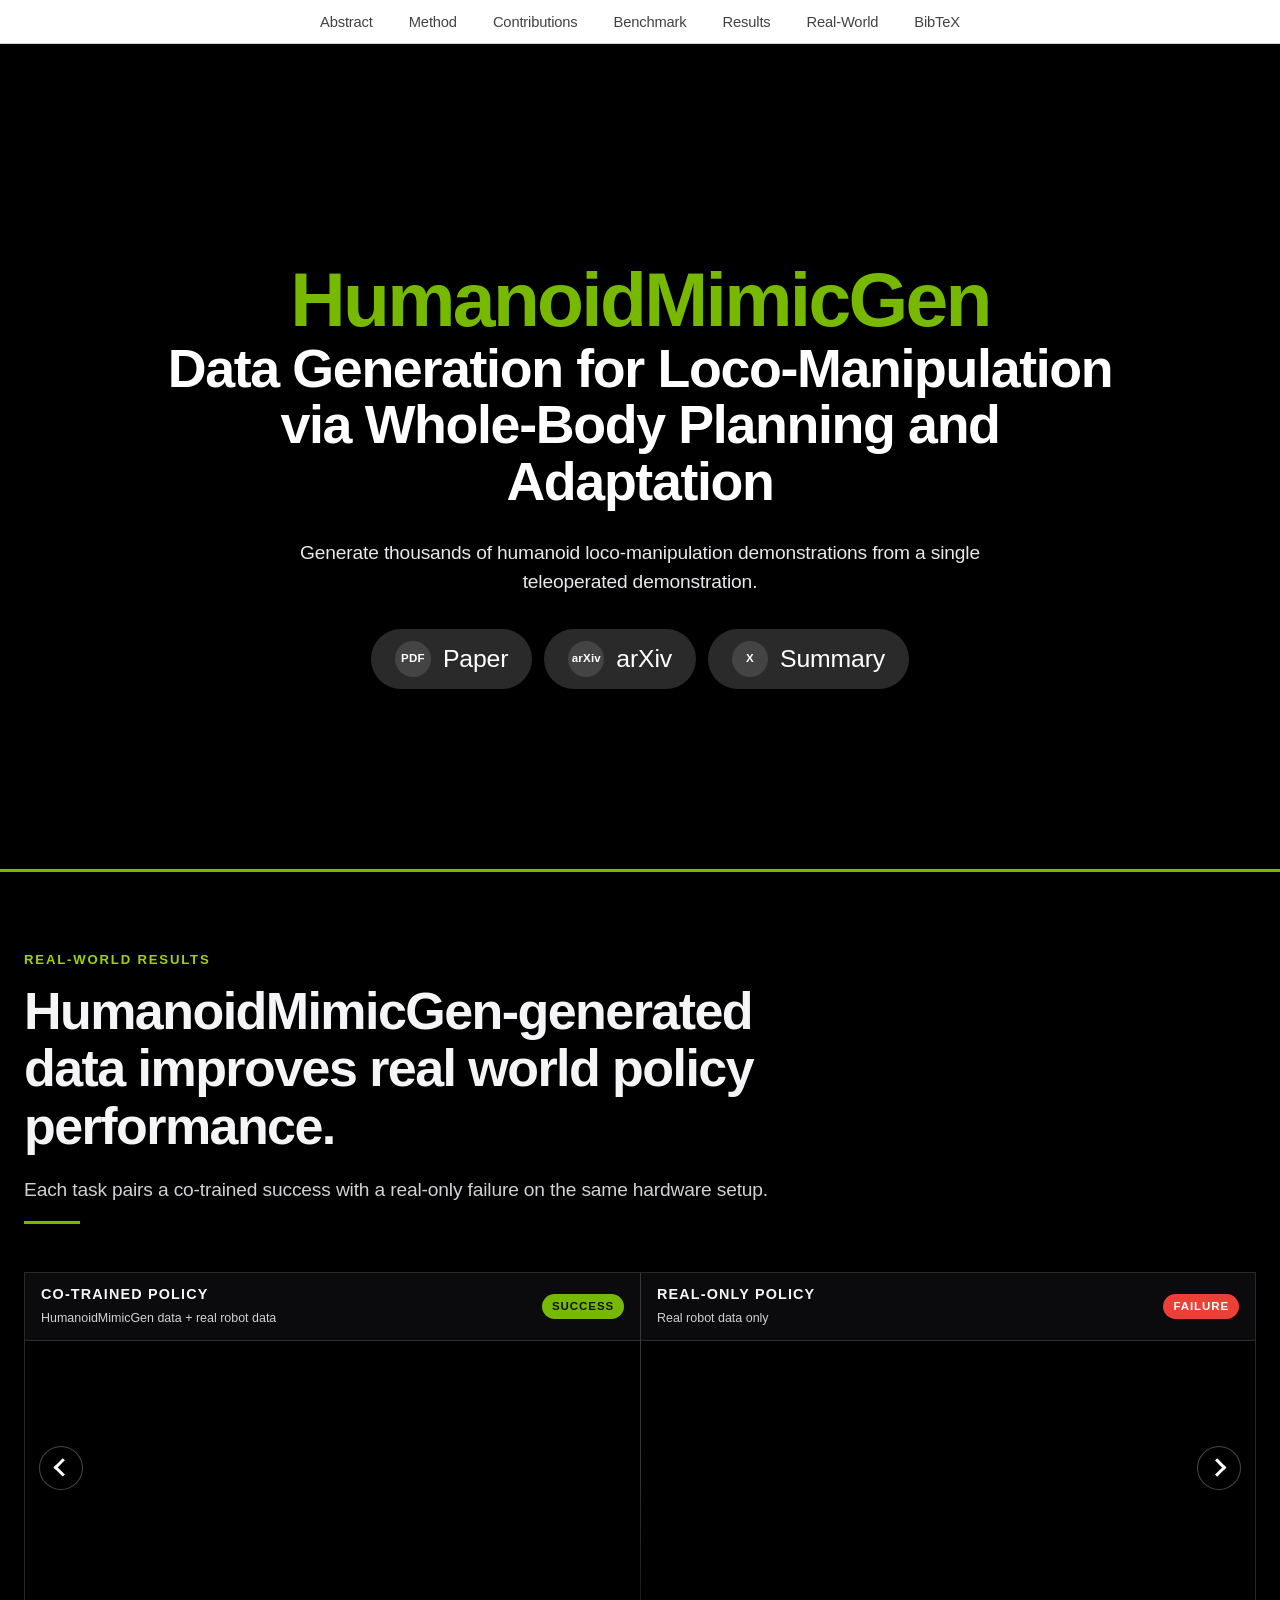
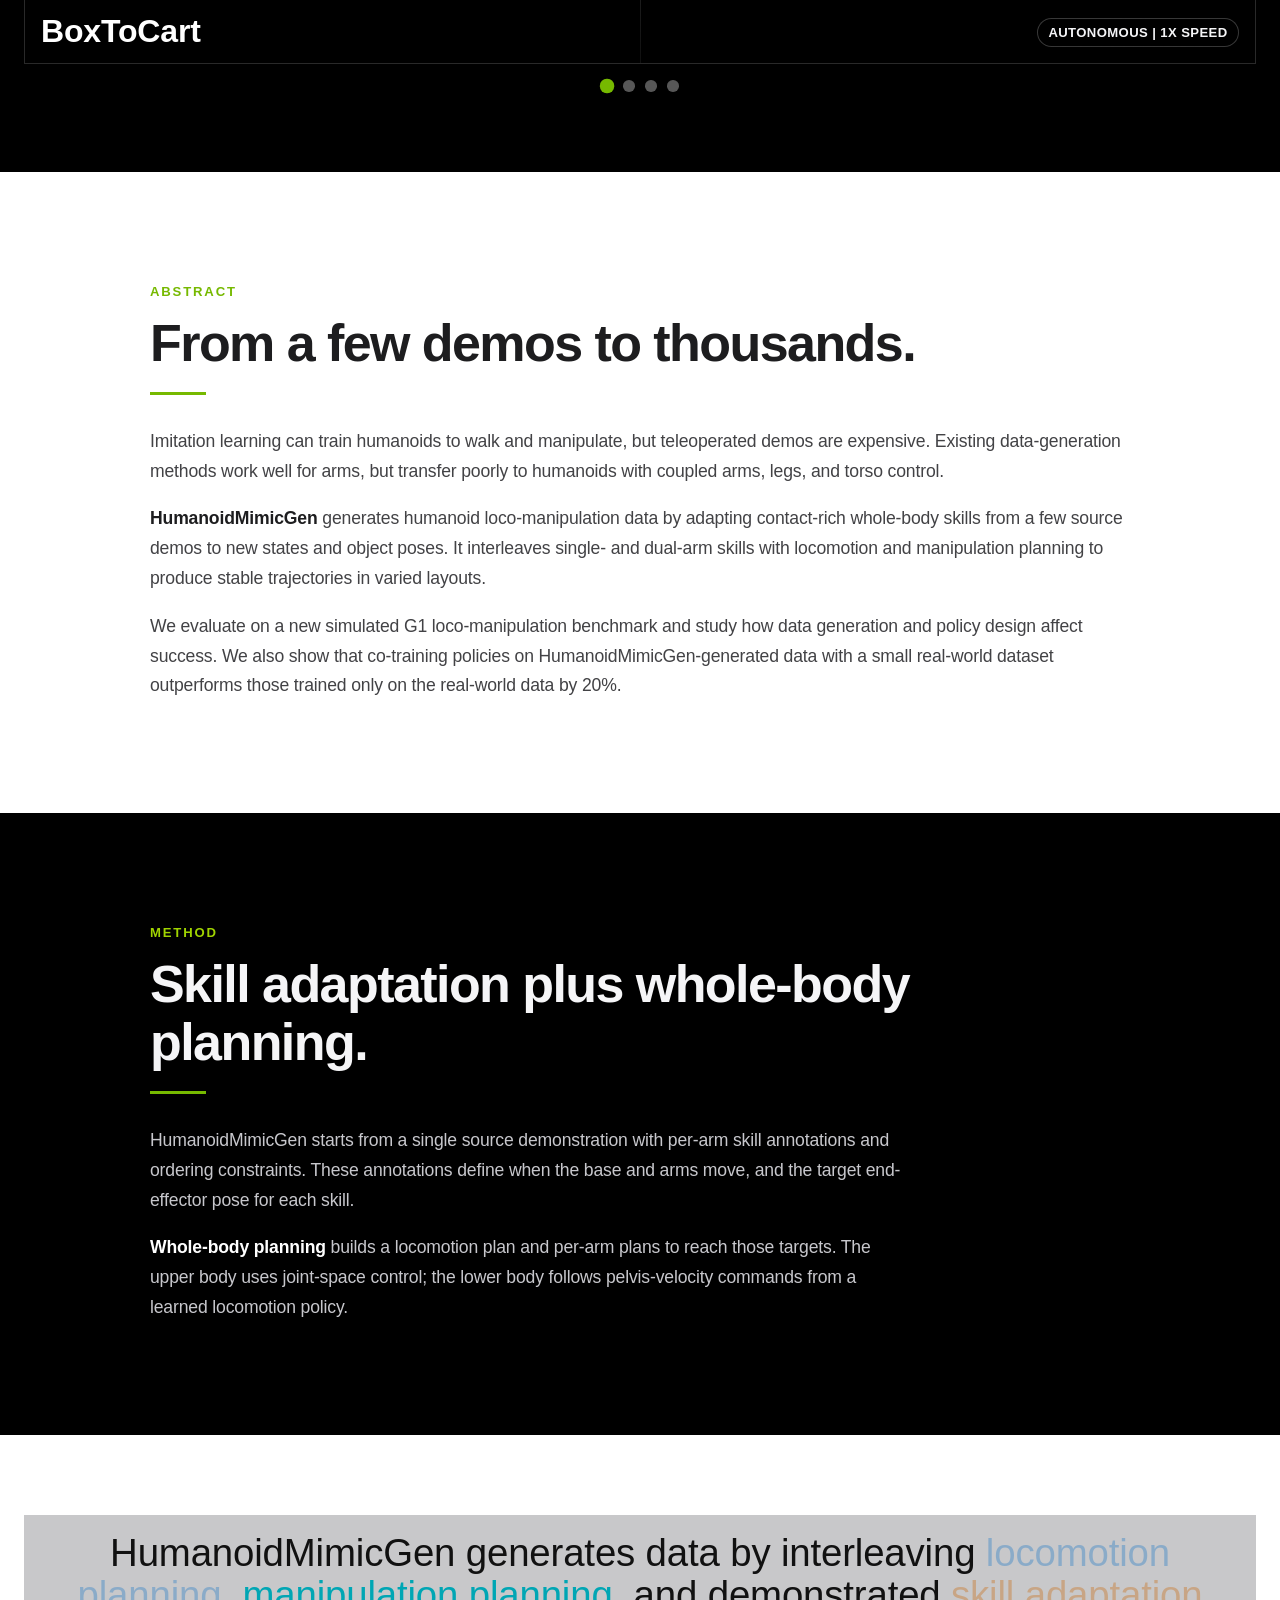
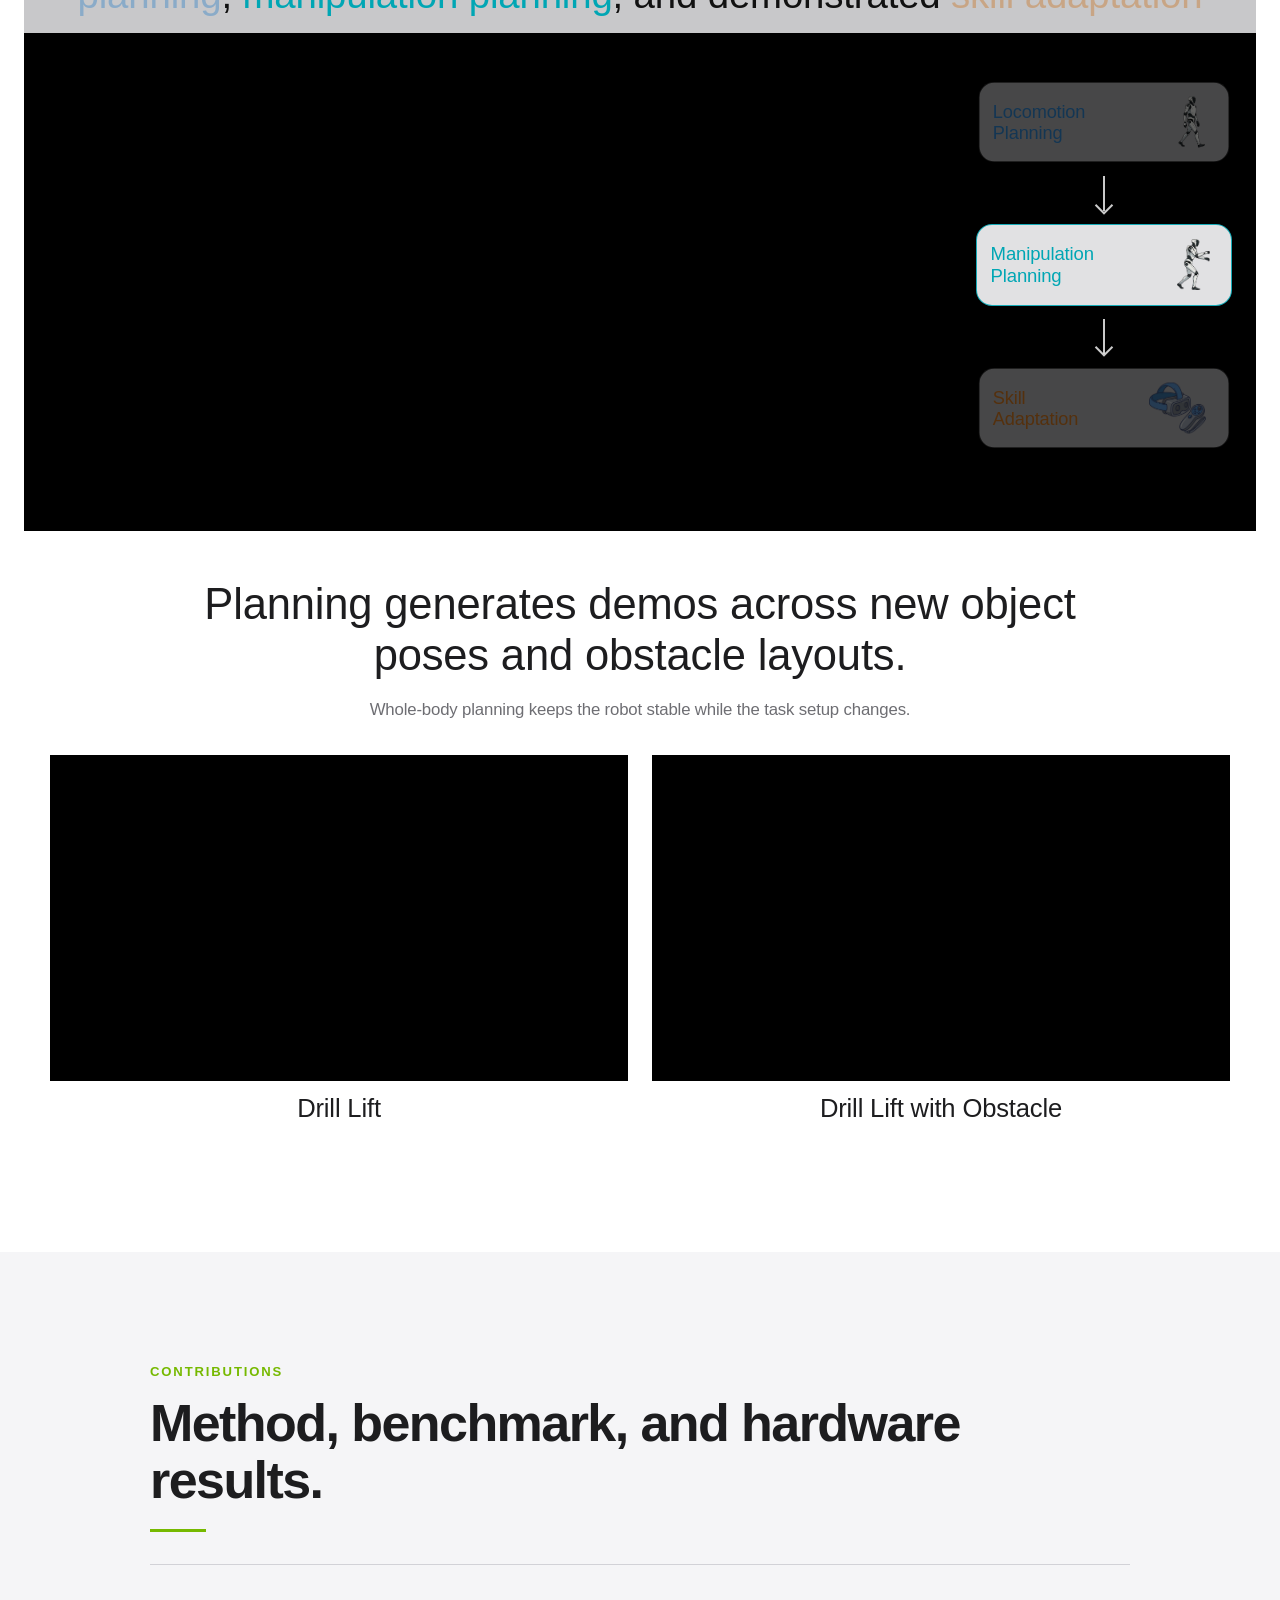
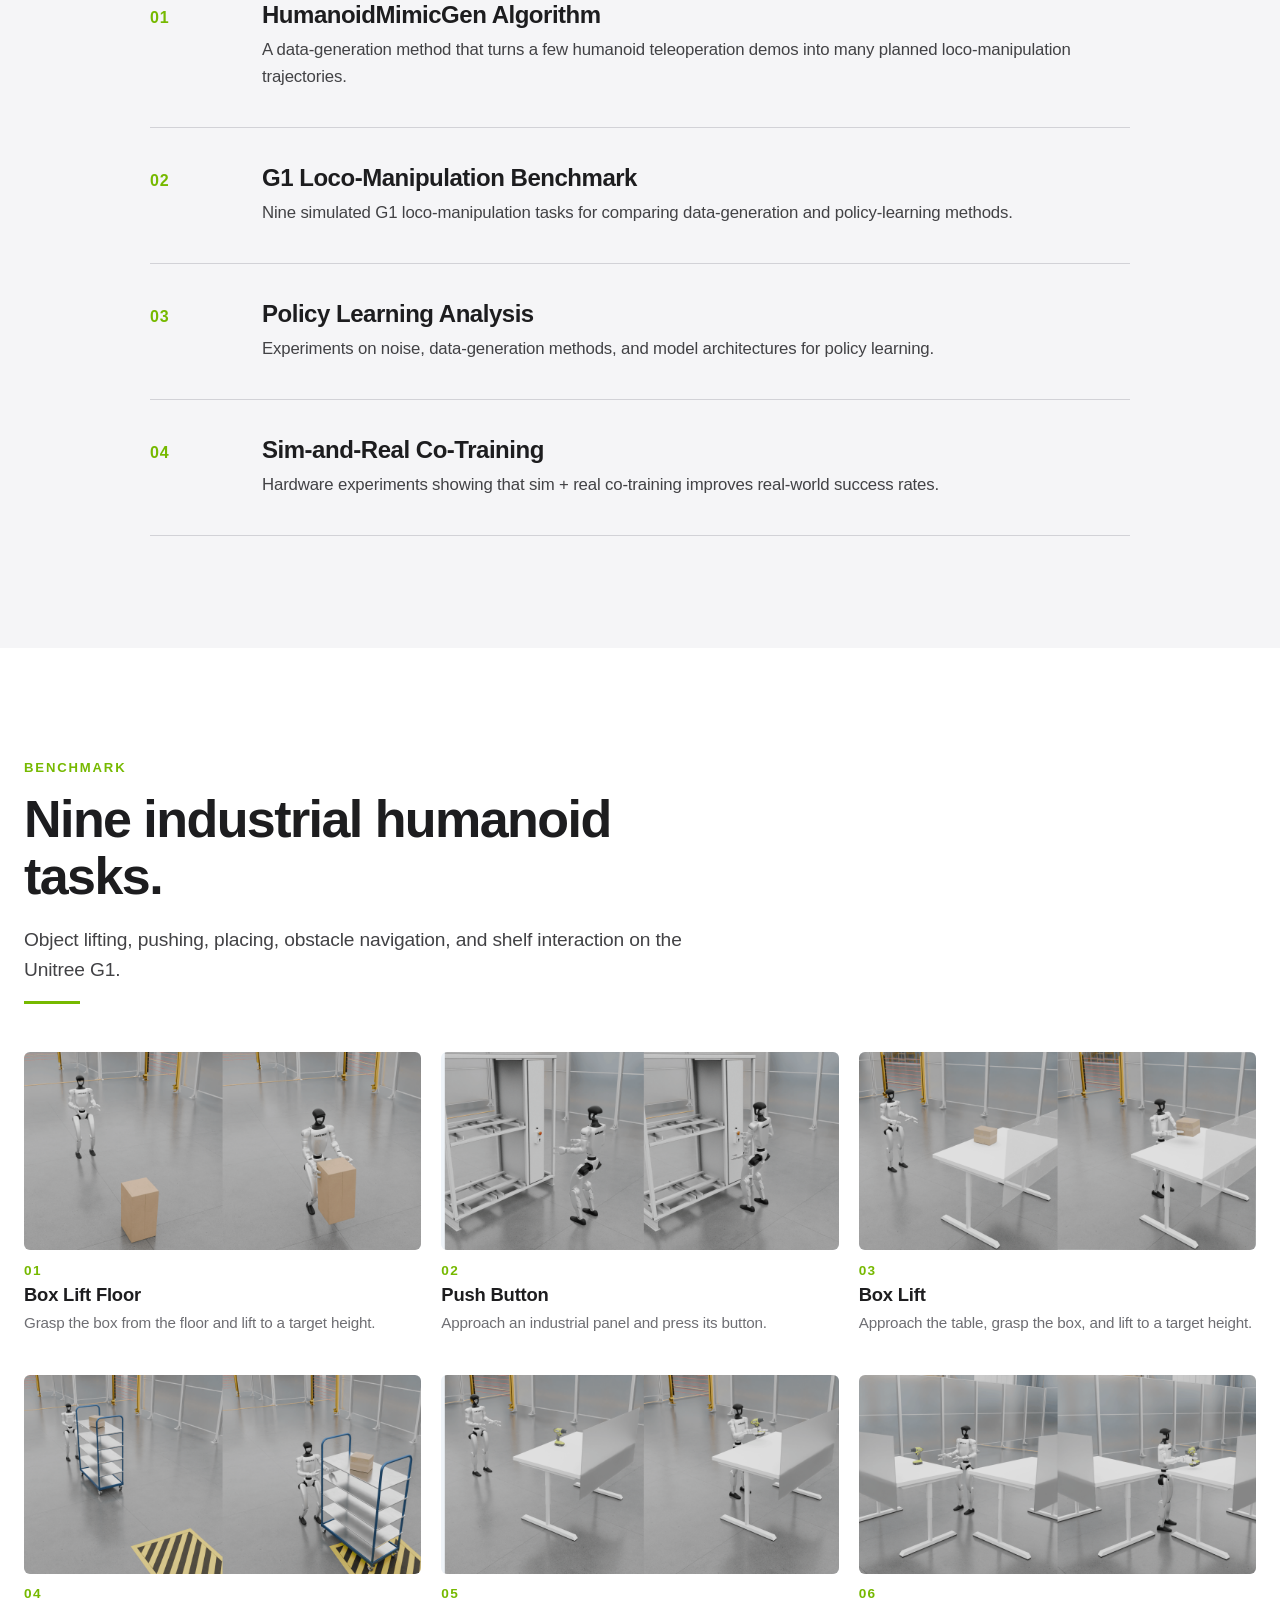
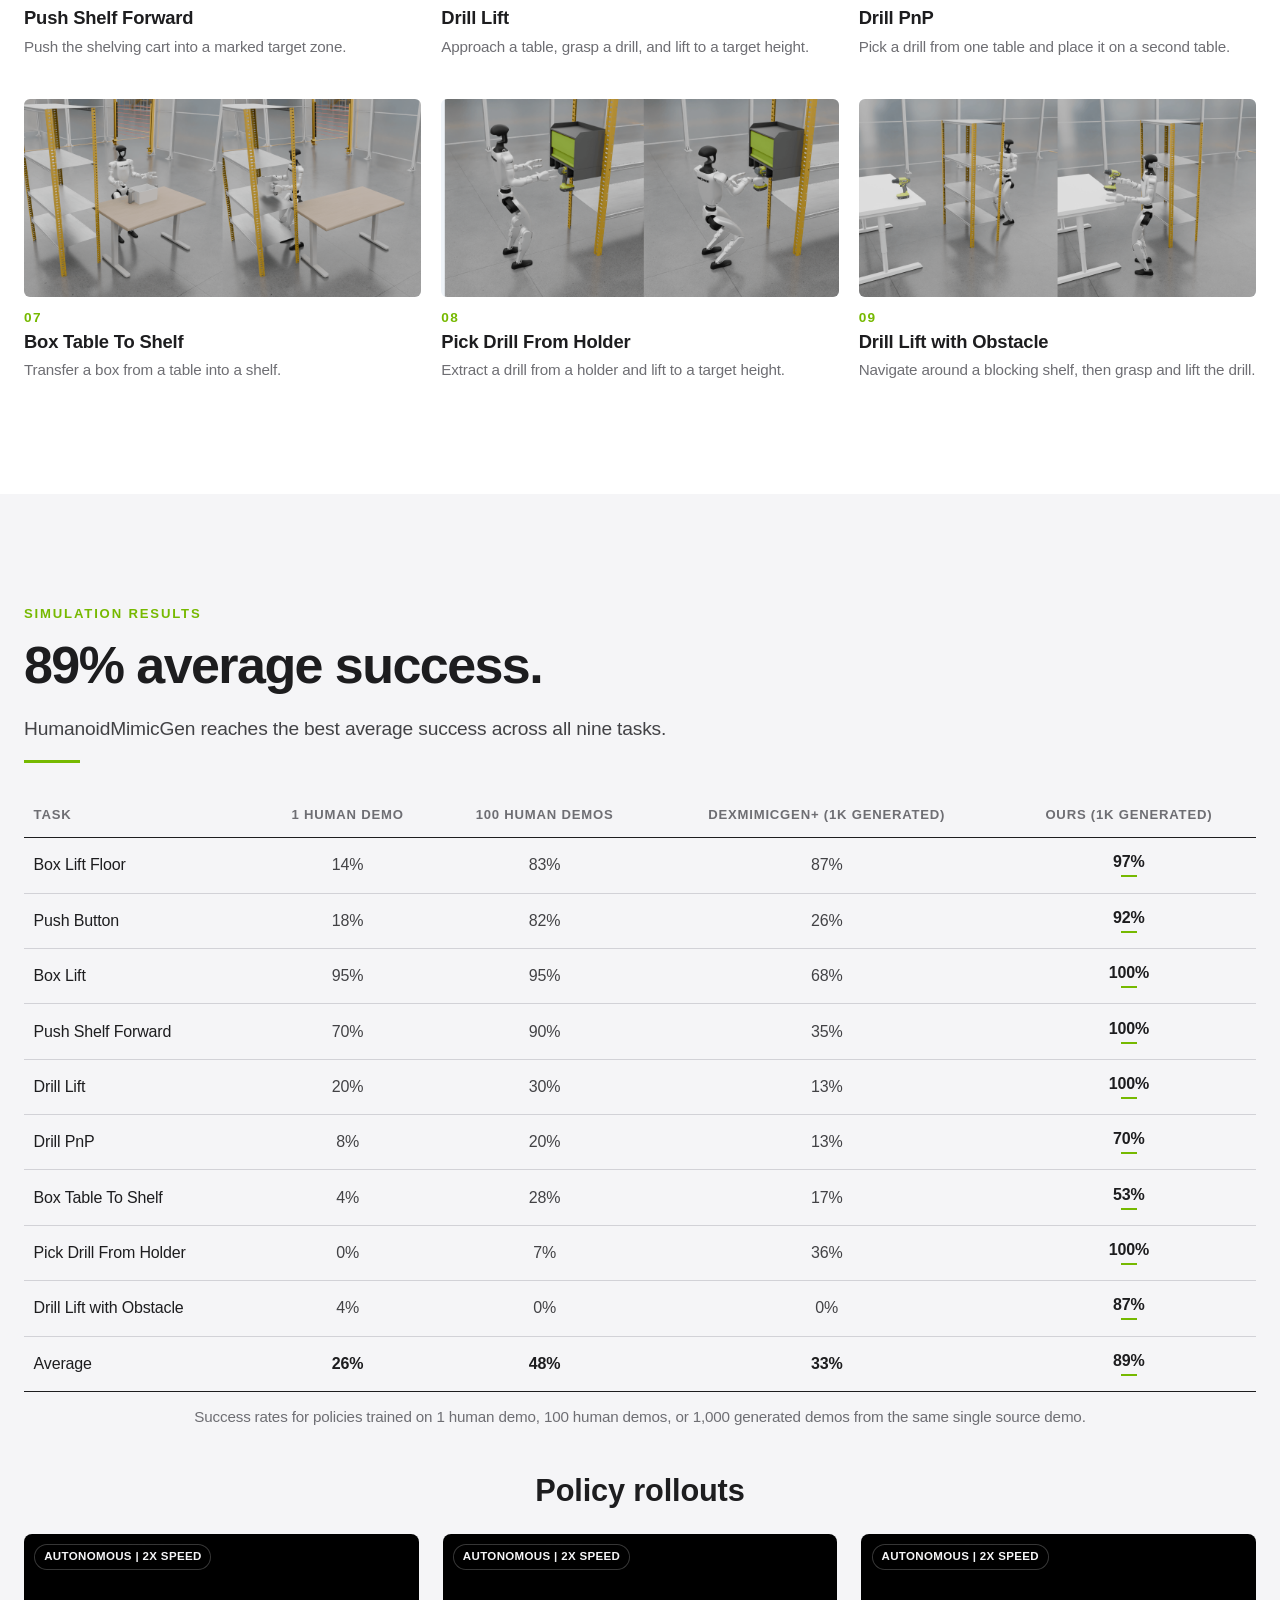
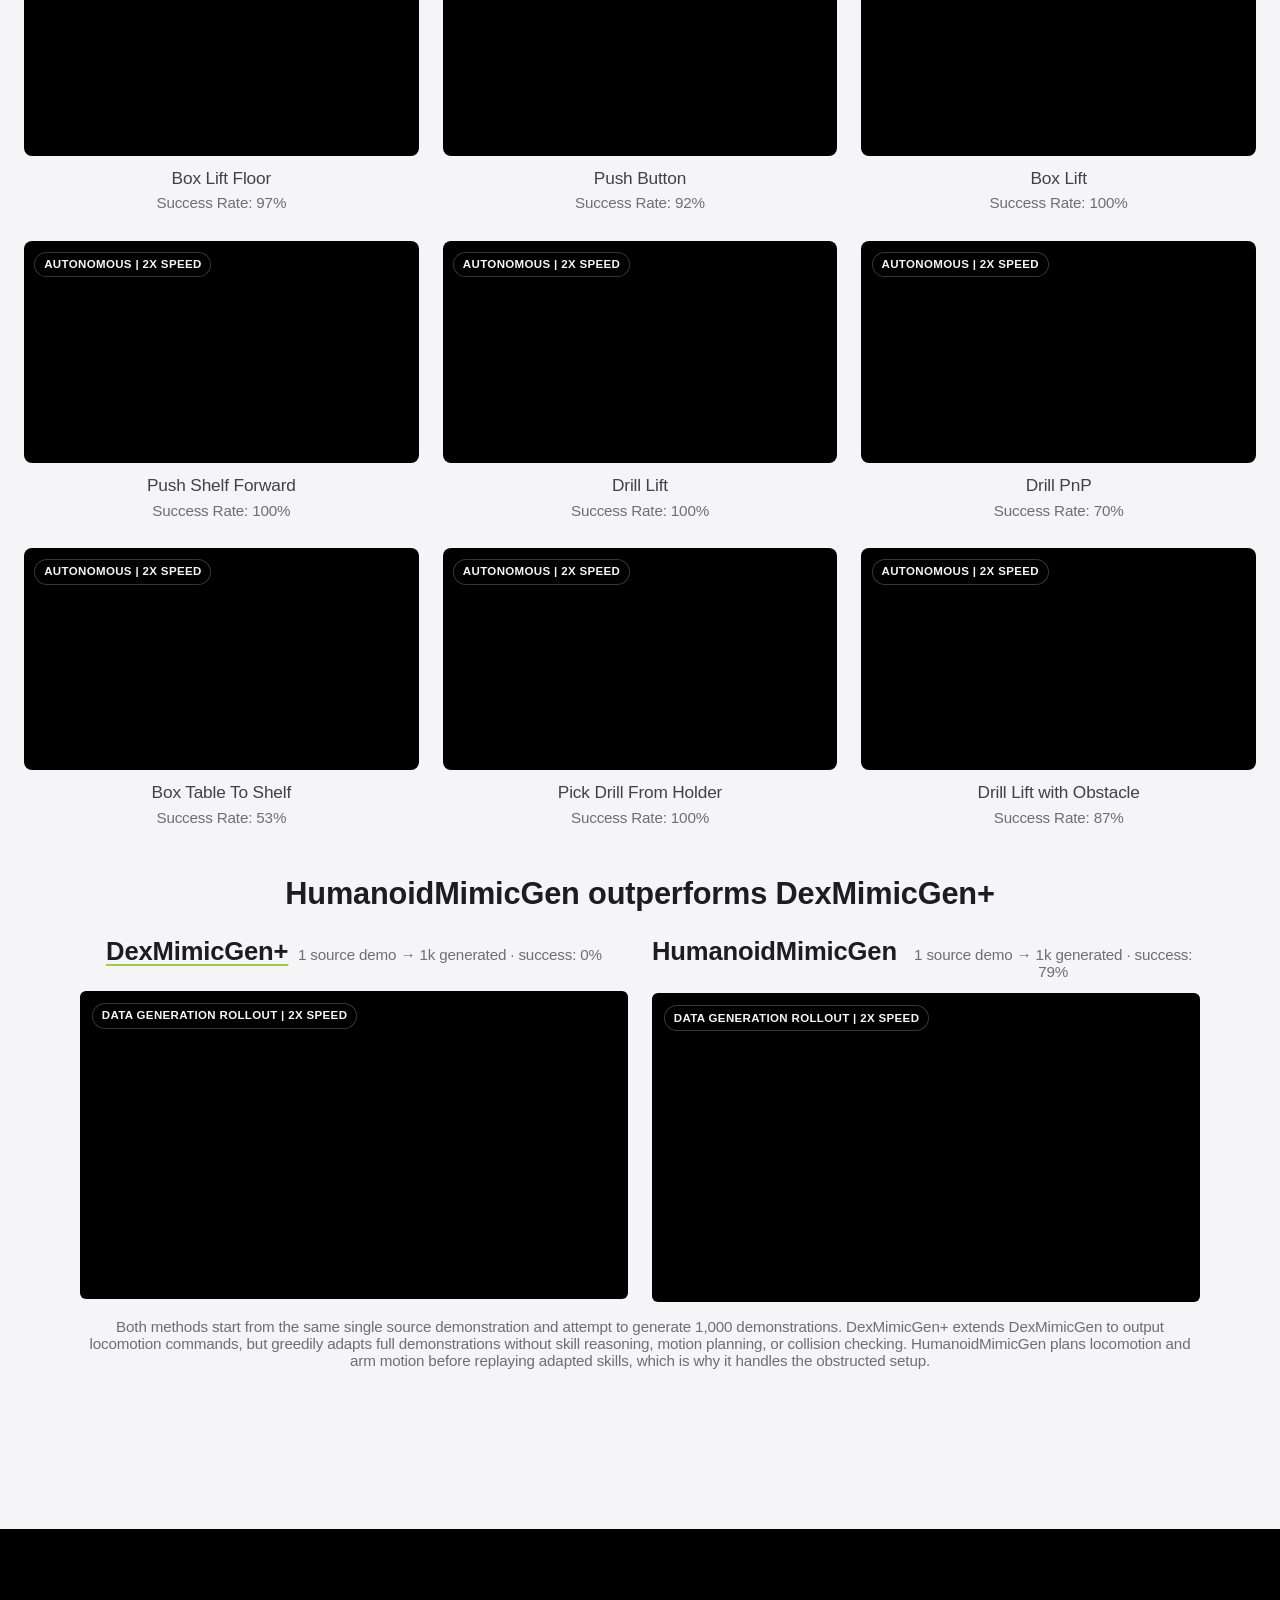
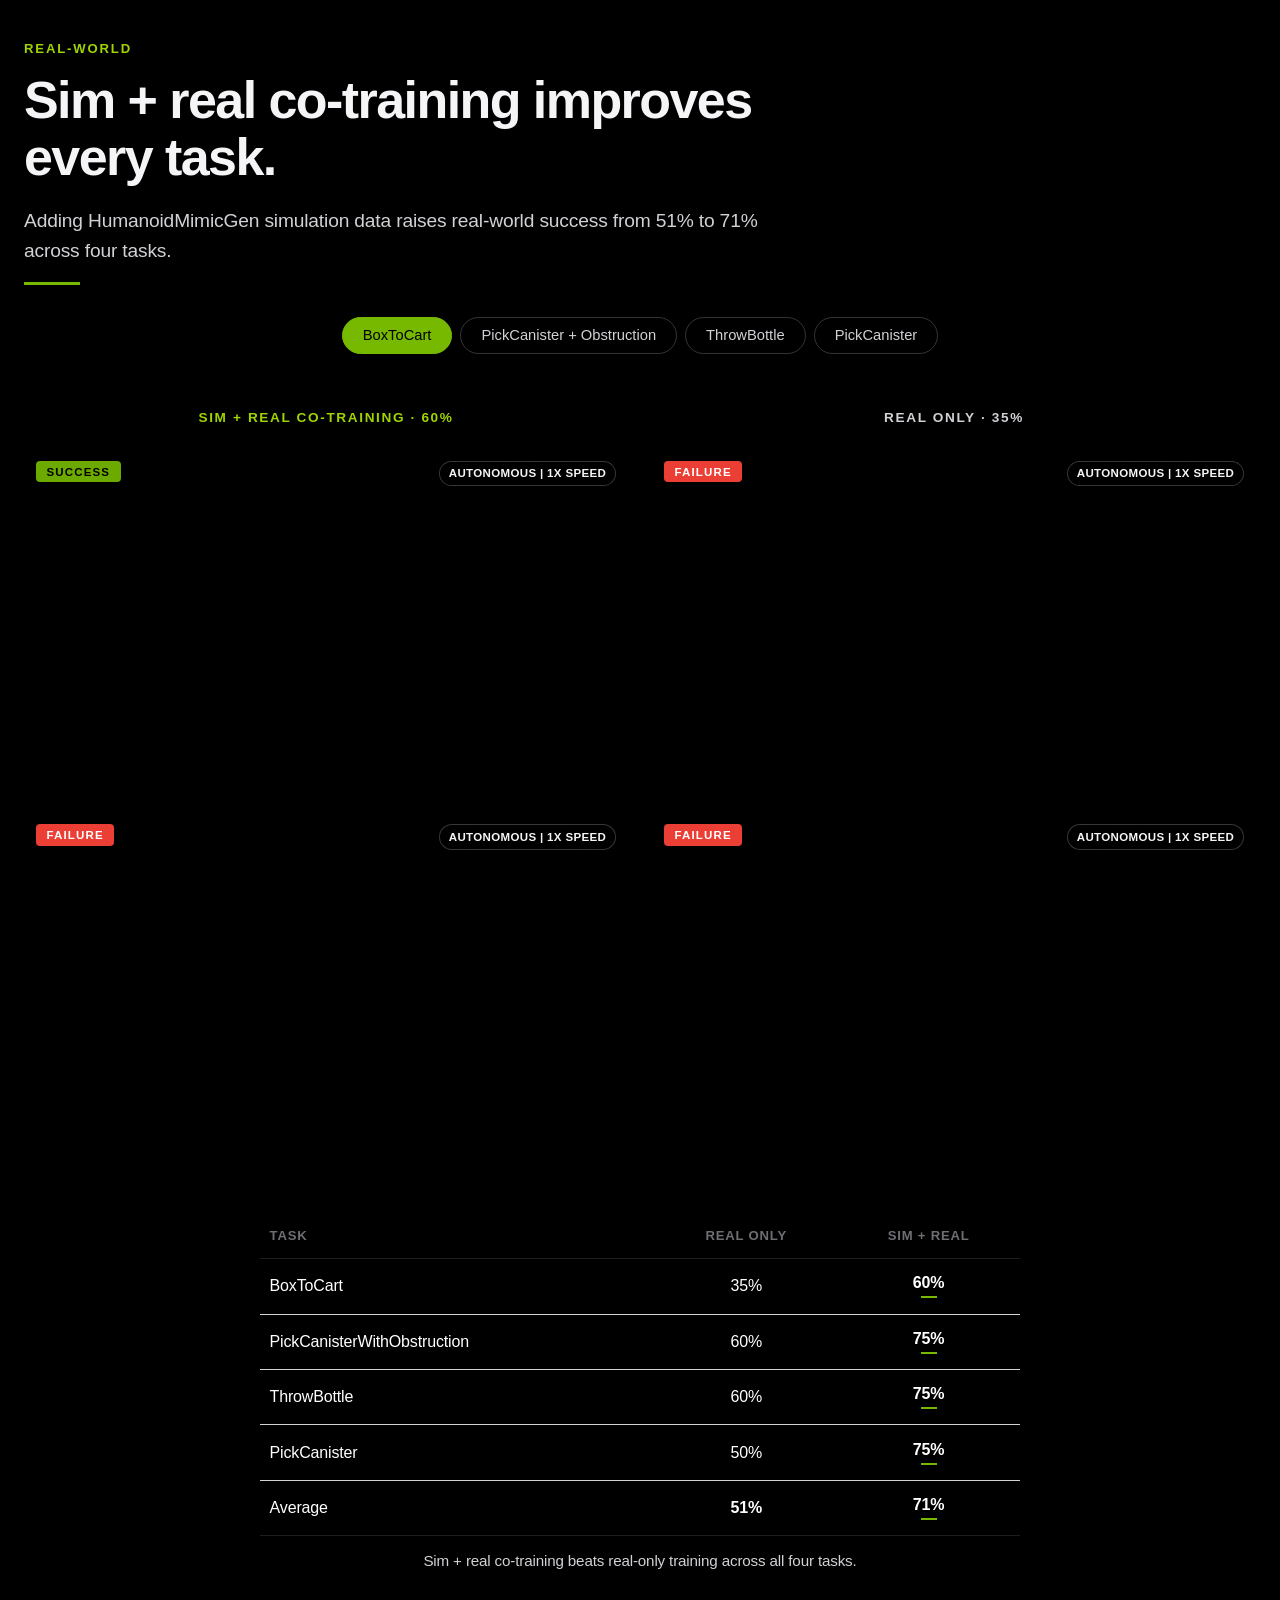
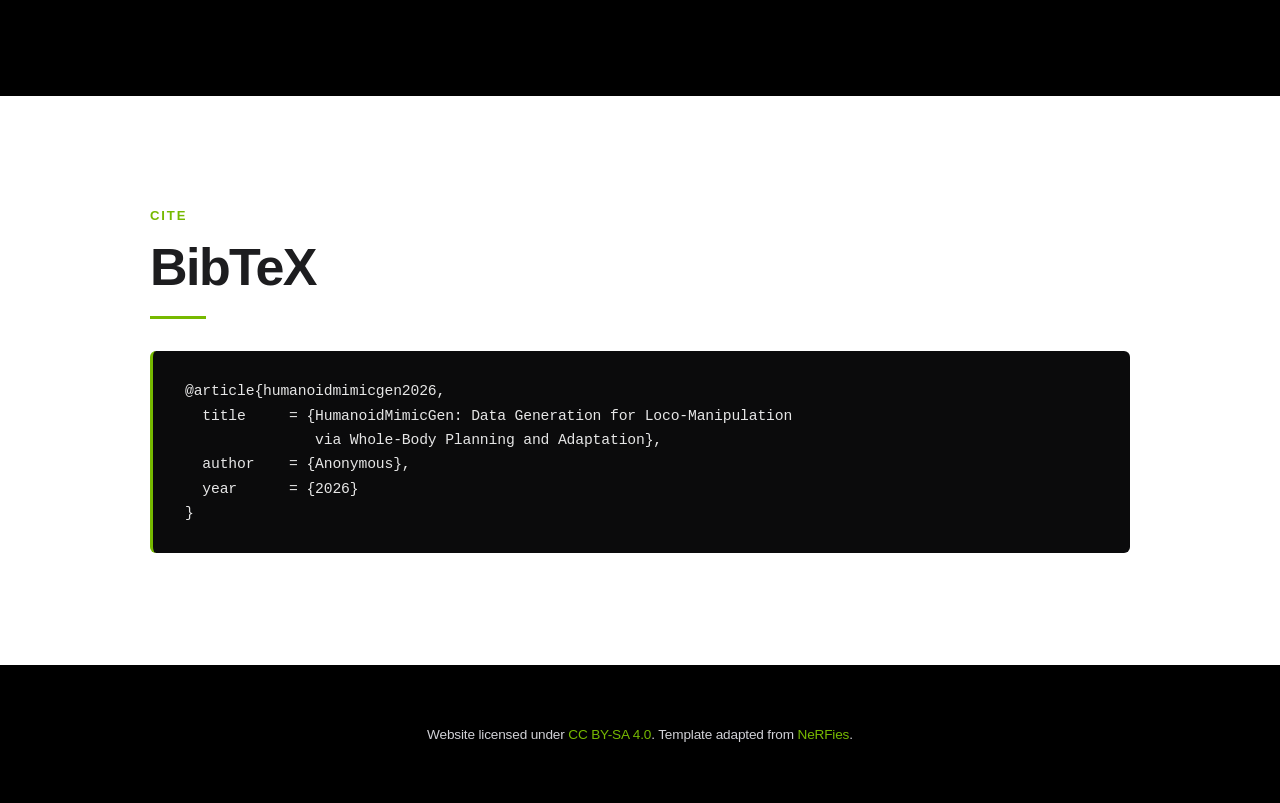
==== arxiv.html @ 93fe0d8c "Add arxiv website variant" ====
<!DOCTYPE html>
<html lang="en">
<head>
  <meta charset="utf-8">
  <meta name="description"
        content="HumanoidMimicGen: Data Generation for Loco-Manipulation via Whole-Body Planning and Adaptation.">
  <meta name="keywords" content="Imitation Learning, Loco-Manipulation, Humanoid Robots, Automated Data Generation, Whole-Body Control.">
  <meta name="viewport" content="width=device-width, initial-scale=1">
  <title>HumanoidMimicGen — Data Generation for Loco-Manipulation via Whole-Body Planning and Adaptation</title>

  <link rel="stylesheet" href="./static/css/index.css">
</head>
<body>


<!-- ==================== STICKY NAV ==================== -->
<nav class="nv-nav">
  <div class="inner">
    <a href="#abstract">Abstract</a>
    <a href="#method">Method</a>
    <a href="#contributions">Contributions</a>
    <a href="#benchmark">Benchmark</a>
    <a href="#results">Results</a>
    <a href="#real-world">Real-World</a>
    <a href="#bibtex">BibTeX</a>
  </div>
</nav>


<!-- ==================== HERO with background video ==================== -->
<section class="nv-hero">
  <video class="hero-bg" playsinline autoplay loop muted preload="auto" src="./resources/teaser.mp4"></video>
  <div class="hero-overlay"></div>
  <div class="nv-container">
    <h1 class="display-1">
      <span class="accent">HumanoidMimicGen</span><br>
      <span class="hero-title-detail">Data Generation for Loco-Manipulation via Whole-Body Planning and Adaptation</span>
    </h1>
    <p class="lede" style="max-width: 720px; margin: 0 auto;">
      Generate thousands of humanoid loco-manipulation demonstrations from a single teleoperated demonstration.
    </p>
    <div class="hero-links" aria-label="Project links">
      <a class="hero-pill disabled" href="#" aria-disabled="true">
        <span class="hero-pill-icon">PDF</span>
        <span>Paper</span>
      </a>
      <a class="hero-pill disabled" href="#" aria-disabled="true">
        <span class="hero-pill-icon">arXiv</span>
        <span>arXiv</span>
      </a>
      <a class="hero-pill disabled" href="#" aria-disabled="true">
        <span class="hero-pill-icon">X</span>
        <span>Summary</span>
      </a>
    </div>
  </div>
</section>


<!-- ==================== REAL-WORLD SUCCESS REEL ==================== -->
<section class="nv-section dark compact">
  <div class="nv-container wide">
    <div style="max-width: 760px;">
      <p class="eyebrow">Real-World Results</p>
      <h2 class="display-2">HumanoidMimicGen-generated data improves real world policy performance.</h2>
      <p class="lede">Each task pairs a co-trained success with a real-only failure on the same hardware setup.</p>
      <hr class="nv-rule">
    </div>

    <div class="real-carousel" role="region" aria-roledescription="carousel" aria-label="Real-world HumanoidMimicGen versus real-only rollouts">
      <div class="real-carousel-viewport">
        <div class="real-carousel-track">
          <figure class="real-carousel-slide active" aria-hidden="false">
            <div class="real-carousel-pair">
              <div class="real-carousel-cell">
                <div class="real-carousel-cell-heading success"><strong>Co-trained policy</strong><small>HumanoidMimicGen data + real robot data</small><em>Success</em></div>
                <video playsinline autoplay muted preload="metadata" src="./resources/real-world/boxtocart-cotrain-success.mp4"></video>
              </div>
              <div class="real-carousel-cell">
                <div class="real-carousel-cell-heading fail"><strong>Real-only policy</strong><small>Real robot data only</small><em>Failure</em></div>
                <video playsinline loop muted preload="metadata" src="./resources/real-world/boxtocart-realonly-fail2.mp4"></video>
              </div>
            </div>
            <div class="real-carousel-meta">Autonomous | 1x speed</div>
            <figcaption><span>BoxToCart</span></figcaption>
          </figure>
          <figure class="real-carousel-slide" aria-hidden="true">
            <div class="real-carousel-pair">
              <div class="real-carousel-cell">
                <div class="real-carousel-cell-heading success"><strong>Co-trained policy</strong><small>HumanoidMimicGen data + real robot data</small><em>Success</em></div>
                <video playsinline muted preload="metadata" src="./resources/real-world/pickcanisterobs-cotrain-success.mp4"></video>
              </div>
              <div class="real-carousel-cell">
                <div class="real-carousel-cell-heading fail"><strong>Real-only policy</strong><small>Real robot data only</small><em>Failure</em></div>
                <video playsinline loop muted preload="metadata" src="./resources/real-world/pickcanisterobs-realonly-fail.mp4"></video>
              </div>
            </div>
            <div class="real-carousel-meta">Autonomous | 1x speed</div>
            <figcaption><span>PickCanister + Obstruction</span></figcaption>
          </figure>
          <figure class="real-carousel-slide" aria-hidden="true">
            <div class="real-carousel-pair">
              <div class="real-carousel-cell">
                <div class="real-carousel-cell-heading success"><strong>Co-trained policy</strong><small>HumanoidMimicGen data + real robot data</small><em>Success</em></div>
                <video playsinline muted preload="metadata" src="./resources/real-world/throwbottle-cotrain-success.mp4"></video>
              </div>
              <div class="real-carousel-cell">
                <div class="real-carousel-cell-heading fail"><strong>Real-only policy</strong><small>Real robot data only</small><em>Failure</em></div>
                <video playsinline loop muted preload="metadata" src="./resources/real-world/throwbottle-realonly-fail.mp4"></video>
              </div>
            </div>
            <div class="real-carousel-meta">Autonomous | 1x speed</div>
            <figcaption><span>ThrowBottle</span></figcaption>
          </figure>
          <figure class="real-carousel-slide" aria-hidden="true">
            <div class="real-carousel-pair">
              <div class="real-carousel-cell">
                <div class="real-carousel-cell-heading success"><strong>Co-trained policy</strong><small>HumanoidMimicGen data + real robot data</small><em>Success</em></div>
                <video playsinline muted preload="metadata" src="./resources/real-world/pickcanister-cotrain-success.mp4"></video>
              </div>
              <div class="real-carousel-cell">
                <div class="real-carousel-cell-heading fail"><strong>Real-only policy</strong><small>Real robot data only</small><em>Failure</em></div>
                <video playsinline loop muted preload="metadata" src="./resources/real-world/pickcanister-realonly-fail.mp4"></video>
              </div>
            </div>
            <div class="real-carousel-meta">Autonomous | 1x speed</div>
            <figcaption><span>PickCanister</span></figcaption>
          </figure>
        </div>
        <button class="real-carousel-arrow prev" type="button" aria-label="Previous real-world rollout"></button>
        <button class="real-carousel-arrow next" type="button" aria-label="Next real-world rollout"></button>
      </div>
      <div class="real-carousel-dots" role="tablist" aria-label="Choose real-world rollout">
        <button class="active" type="button" role="tab" aria-selected="true" aria-label="Show BoxToCart rollout" data-index="0"></button>
        <button type="button" role="tab" aria-selected="false" aria-label="Show PickCanister with obstruction rollout" data-index="1"></button>
        <button type="button" role="tab" aria-selected="false" aria-label="Show ThrowBottle rollout" data-index="2"></button>
        <button type="button" role="tab" aria-selected="false" aria-label="Show PickCanister rollout" data-index="3"></button>
      </div>
    </div>
  </div>
</section>


<!-- ==================== ABSTRACT ==================== -->
<section class="nv-section" id="abstract">
  <div class="nv-container">
    <p class="eyebrow">Abstract</p>
    <h2 class="display-2">From a few demos to thousands.</h2>
    <hr class="nv-rule">
    <div class="body-text">
      <p>
        Imitation learning can train humanoids to walk and manipulate, but teleoperated demos are expensive. Existing data-generation methods work well for arms, but transfer poorly to humanoids with coupled arms, legs, and torso control.
      </p>
      <p>
        <strong>HumanoidMimicGen</strong> generates humanoid loco-manipulation data by adapting contact-rich whole-body skills from a few source demos to new states and object poses. It interleaves single- and dual-arm skills with locomotion and manipulation planning to produce stable trajectories in varied layouts.
      </p>
      <p>
        We evaluate on a new simulated G1 loco-manipulation benchmark and study how data generation and policy design affect success. We also show that co-training policies on HumanoidMimicGen-generated data with a small real-world dataset outperforms those trained only on the real-world data by 20%.
      </p>
    </div>
  </div>
</section>


<!-- ==================== METHOD ==================== -->
<section class="nv-section dark" id="method">
  <div class="nv-container">
    <p class="eyebrow">Method</p>
    <h2 class="display-2">Skill adaptation plus whole-body planning.</h2>
    <hr class="nv-rule">
    <div class="body-text" style="max-width: 760px;">
      <p>
        HumanoidMimicGen starts from a single source demonstration with per-arm skill annotations and ordering constraints. These annotations define when the base and arms move, and the target end-effector pose for each skill.
      </p>
      <p>
        <strong>Whole-body planning</strong> builds a locomotion plan and per-arm plans to reach those targets. The upper body uses joint-space control; the lower body follows pelvis-velocity commands from a learned locomotion policy.
      </p>
    </div>
  </div>
</section>

<section class="nv-section compact">
  <div class="nv-container wide">
    <div class="media-block method-video-block" style="margin-top: 0;" data-method-phase="manipulation">
      <video class="method-video" playsinline autoplay loop muted src="./resources/method.mp4"></video>
      <div class="method-overlay" aria-hidden="true">
        <h3 class="method-overlay-title">
          HumanoidMimicGen generates data by interleaving
          <span class="term locomotion">locomotion planning</span>,
          <span class="term manipulation">manipulation planning</span>, and demonstrated
          <span class="term skill">skill adaptation</span>
        </h3>
        <div class="method-flow">
          <div class="method-step locomotion">
            <span>Locomotion<br>Planning</span>
            <img src="./resources/method-icons/locomotion.png" alt="">
          </div>
          <div class="method-flow-arrow" aria-hidden="true"></div>
          <div class="method-step manipulation">
            <span>Manipulation<br>Planning</span>
            <img src="./resources/method-icons/manipulation.png" alt="">
          </div>
          <div class="method-flow-arrow" aria-hidden="true"></div>
          <div class="method-step skill">
            <span>Skill<br>Adaptation</span>
            <img src="./resources/method-icons/skill.png" alt="">
          </div>
        </div>
      </div>
    </div>
    <div class="media-block planning-demo-block">
      <div class="planning-demo-copy">
        <h3>Planning generates demos across new object poses and obstacle layouts.</h3>
        <p>Whole-body planning keeps the robot stable while the task setup changes.</p>
      </div>
      <div class="planning-demo-grid" aria-label="Generated demonstration rollouts">
        <figure class="planning-demo-card">
          <video playsinline autoplay loop muted preload="metadata" src="./resources/generated-rollouts/drill-lift.mp4"></video>
          <figcaption>Drill Lift</figcaption>
        </figure>
        <figure class="planning-demo-card">
          <video playsinline autoplay loop muted preload="metadata" src="./resources/generated-rollouts/drill-lift-obstacle.mp4"></video>
          <figcaption>Drill Lift with Obstacle</figcaption>
        </figure>
      </div>
    </div>
  </div>
</section>


<!-- ==================== CONTRIBUTIONS ==================== -->
<section class="nv-section alt" id="contributions">
  <div class="nv-container">
    <p class="eyebrow">Contributions</p>
    <h2 class="display-2">Method, benchmark, and hardware results.</h2>
    <hr class="nv-rule">

    <div class="nv-list">
      <div class="row">
        <div class="num">01</div>
        <div>
          <h4>HumanoidMimicGen Algorithm</h4>
          <p>A data-generation method that turns a few humanoid teleoperation demos into many planned loco-manipulation trajectories.</p>
        </div>
      </div>
      <div class="row">
        <div class="num">02</div>
        <div>
          <h4>G1 Loco-Manipulation Benchmark</h4>
          <p>Nine simulated G1 loco-manipulation tasks for comparing data-generation and policy-learning methods.</p>
        </div>
      </div>
      <div class="row">
        <div class="num">03</div>
        <div>
          <h4>Policy Learning Analysis</h4>
          <p>Experiments on noise, data-generation methods, and model architectures for policy learning.</p>
        </div>
      </div>
      <div class="row">
        <div class="num">04</div>
        <div>
          <h4>Sim-and-Real Co-Training</h4>
          <p>Hardware experiments showing that sim + real co-training improves real-world success rates.</p>
        </div>
      </div>
    </div>
  </div>
</section>


<!-- ==================== BENCHMARK ==================== -->
<section class="nv-section" id="benchmark">
  <div class="nv-container wide">
    <div style="max-width: 720px;">
      <p class="eyebrow">Benchmark</p>
      <h2 class="display-2">Nine industrial humanoid tasks.</h2>
      <p class="lede">Object lifting, pushing, placing, obstacle navigation, and shelf interaction on the Unitree G1.</p>
      <hr class="nv-rule">
    </div>

    <div class="benchmark-task-grid" aria-label="G1 loco-manipulation benchmark task images">
      <figure class="benchmark-task-figure">
        <img src="./resources/benchmark-tasks/box-lift-floor.png" alt="Box Lift Floor task snapshots">
        <figcaption>
          <span class="benchmark-task-num">01</span>
          <span class="benchmark-task-title">Box Lift Floor</span>
          <span class="benchmark-task-desc">Grasp the box from the floor and lift to a target height.</span>
        </figcaption>
      </figure>
      <figure class="benchmark-task-figure">
        <img src="./resources/benchmark-tasks/push-button.png" alt="Push Button task snapshots">
        <figcaption>
          <span class="benchmark-task-num">02</span>
          <span class="benchmark-task-title">Push Button</span>
          <span class="benchmark-task-desc">Approach an industrial panel and press its button.</span>
        </figcaption>
      </figure>
      <figure class="benchmark-task-figure">
        <img src="./resources/benchmark-tasks/box-lift.png" alt="Box Lift task snapshots">
        <figcaption>
          <span class="benchmark-task-num">03</span>
          <span class="benchmark-task-title">Box Lift</span>
          <span class="benchmark-task-desc">Approach the table, grasp the box, and lift to a target height.</span>
        </figcaption>
      </figure>
      <figure class="benchmark-task-figure">
        <img src="./resources/benchmark-tasks/push-shelf-forward.png" alt="Push Shelf Forward task snapshots">
        <figcaption>
          <span class="benchmark-task-num">04</span>
          <span class="benchmark-task-title">Push Shelf Forward</span>
          <span class="benchmark-task-desc">Push the shelving cart into a marked target zone.</span>
        </figcaption>
      </figure>
      <figure class="benchmark-task-figure">
        <img src="./resources/benchmark-tasks/drill-lift.png" alt="Drill Lift task snapshots">
        <figcaption>
          <span class="benchmark-task-num">05</span>
          <span class="benchmark-task-title">Drill Lift</span>
          <span class="benchmark-task-desc">Approach a table, grasp a drill, and lift to a target height.</span>
        </figcaption>
      </figure>
      <figure class="benchmark-task-figure">
        <img src="./resources/benchmark-tasks/drill-pnp.png" alt="Drill PnP task snapshots">
        <figcaption>
          <span class="benchmark-task-num">06</span>
          <span class="benchmark-task-title">Drill PnP</span>
          <span class="benchmark-task-desc">Pick a drill from one table and place it on a second table.</span>
        </figcaption>
      </figure>
      <figure class="benchmark-task-figure">
        <img src="./resources/benchmark-tasks/box-table-to-shelf.png" alt="Box Table To Shelf task snapshots">
        <figcaption>
          <span class="benchmark-task-num">07</span>
          <span class="benchmark-task-title">Box Table To Shelf</span>
          <span class="benchmark-task-desc">Transfer a box from a table into a shelf.</span>
        </figcaption>
      </figure>
      <figure class="benchmark-task-figure">
        <img src="./resources/benchmark-tasks/pick-drill-from-holder.png" alt="Pick Drill From Holder task snapshots">
        <figcaption>
          <span class="benchmark-task-num">08</span>
          <span class="benchmark-task-title">Pick Drill From Holder</span>
          <span class="benchmark-task-desc">Extract a drill from a holder and lift to a target height.</span>
        </figcaption>
      </figure>
      <figure class="benchmark-task-figure">
        <img src="./resources/benchmark-tasks/drill-lift-obstacle.png" alt="Drill Lift with Obstacle task snapshots">
        <figcaption>
          <span class="benchmark-task-num">09</span>
          <span class="benchmark-task-title">Drill Lift with Obstacle</span>
          <span class="benchmark-task-desc">Navigate around a blocking shelf, then grasp and lift the drill.</span>
        </figcaption>
      </figure>
    </div>
  </div>
</section>


<!-- ==================== SIM RESULTS ==================== -->
<section class="nv-section alt" id="results">
  <div class="nv-container wide">
    <div style="max-width: 720px;">
      <p class="eyebrow">Simulation Results</p>
      <h2 class="display-2">89% average success.</h2>
      <p class="lede">HumanoidMimicGen reaches the best average success across all nine tasks.</p>
      <hr class="nv-rule">
    </div>

    <table class="nv-table">
      <thead>
        <tr>
          <th>Task</th>
          <th>1 Human Demo</th>
          <th>100 Human Demos</th>
          <th>DexMimicGen+ (1k Generated)</th>
          <th>Ours (1k Generated)</th>
        </tr>
      </thead>
      <tbody>
        <tr><td>Box Lift Floor</td><td>14%</td><td>83%</td><td>87%</td><td class="best">97%</td></tr>
        <tr><td>Push Button</td><td>18%</td><td>82%</td><td>26%</td><td class="best">92%</td></tr>
        <tr><td>Box Lift</td><td>95%</td><td>95%</td><td>68%</td><td class="best">100%</td></tr>
        <tr><td>Push Shelf Forward</td><td>70%</td><td>90%</td><td>35%</td><td class="best">100%</td></tr>
        <tr><td>Drill Lift</td><td>20%</td><td>30%</td><td>13%</td><td class="best">100%</td></tr>
        <tr><td>Drill PnP</td><td>8%</td><td>20%</td><td>13%</td><td class="best">70%</td></tr>
        <tr><td>Box Table To Shelf</td><td>4%</td><td>28%</td><td>17%</td><td class="best">53%</td></tr>
        <tr><td>Pick Drill From Holder</td><td>0%</td><td>7%</td><td>36%</td><td class="best">100%</td></tr>
        <tr><td>Drill Lift with Obstacle</td><td>4%</td><td>0%</td><td>0%</td><td class="best">87%</td></tr>
        <tr class="summary"><td>Average</td><td>26%</td><td>48%</td><td>33%</td><td class="best">89%</td></tr>
      </tbody>
    </table>
    <p class="media-caption">Success rates for policies trained on 1 human demo, 100 human demos, or 1,000 generated demos from the same single source demo.</p>

    <div class="media-block">
      <h3 class="rollout-heading">Policy rollouts</h3>
      <div class="rollout-grid" data-playback-rate="2" aria-label="Policy rollouts on G1 humanoid benchmark tasks">
        <figure class="rollout-card">
          <video playsinline autoplay loop muted preload="metadata" src="./Rendering/Rollouts/LMBoxLiftFloor.mp4"></video>
          <figcaption><span class="rollout-title">Box Lift Floor</span><span class="rollout-rate">Success Rate: 97%</span></figcaption>
        </figure>
        <figure class="rollout-card">
          <video playsinline autoplay loop muted preload="metadata" src="./Rendering/Rollouts/LMPushButton.mp4"></video>
          <figcaption><span class="rollout-title">Push Button</span><span class="rollout-rate">Success Rate: 92%</span></figcaption>
        </figure>
        <figure class="rollout-card">
          <video playsinline autoplay loop muted preload="metadata" src="./Rendering/Rollouts/LMBoxLift.mp4"></video>
          <figcaption><span class="rollout-title">Box Lift</span><span class="rollout-rate">Success Rate: 100%</span></figcaption>
        </figure>
        <figure class="rollout-card">
          <video playsinline autoplay loop muted preload="metadata" src="./Rendering/Rollouts/LMPushShelfForward.mp4"></video>
          <figcaption><span class="rollout-title">Push Shelf Forward</span><span class="rollout-rate">Success Rate: 100%</span></figcaption>
        </figure>
        <figure class="rollout-card">
          <video playsinline autoplay loop muted preload="metadata" src="./Rendering/Rollouts/LMDrillLift.mp4"></video>
          <figcaption><span class="rollout-title">Drill Lift</span><span class="rollout-rate">Success Rate: 100%</span></figcaption>
        </figure>
        <figure class="rollout-card">
          <video playsinline autoplay loop muted preload="metadata" src="./Rendering/Rollouts/LMDrillPnP90_Take2.mp4"></video>
          <figcaption><span class="rollout-title">Drill PnP</span><span class="rollout-rate">Success Rate: 70%</span></figcaption>
        </figure>
        <figure class="rollout-card">
          <video playsinline autoplay loop muted preload="metadata" src="./Rendering/Rollouts/LMBoxTableToShelfIndustrial.mp4"></video>
          <figcaption><span class="rollout-title">Box Table To Shelf</span><span class="rollout-rate">Success Rate: 53%</span></figcaption>
        </figure>
        <figure class="rollout-card">
          <video playsinline autoplay loop muted preload="metadata" src="./Rendering/Rollouts/LMPickDrillFromHolder.mp4"></video>
          <figcaption><span class="rollout-title">Pick Drill From Holder</span><span class="rollout-rate">Success Rate: 100%</span></figcaption>
        </figure>
        <figure class="rollout-card">
          <video playsinline autoplay loop muted preload="metadata" src="./Rendering/Rollouts/LMDrillLiftObstacle.mp4"></video>
          <figcaption><span class="rollout-title">Drill Lift with Obstacle</span><span class="rollout-rate">Success Rate: 87%</span></figcaption>
        </figure>
      </div>
    </div>

    <div class="media-block baseline-compare-block">
      <h3 class="rollout-heading">HumanoidMimicGen outperforms DexMimicGen+</h3>
      <div class="baseline-compare-grid" aria-label="DexMimicGen+ baseline versus HumanoidMimicGen">
        <figure class="baseline-compare-card">
          <figcaption><a href="https://dexmimicgen.github.io/" target="_blank" rel="noopener">DexMimicGen+</a><small>1 source demo → 1k generated · success: 0%</small></figcaption>
          <div class="baseline-video-wrap">
            <video playsinline autoplay loop muted preload="metadata" src="./resources/baseline-comparison/dexmimicgen-failure.mp4"></video>
            <span>Data generation rollout | 2x speed</span>
          </div>
        </figure>
        <figure class="baseline-compare-card">
          <figcaption><span>HumanoidMimicGen</span><small>1 source demo → 1k generated · success: 79%</small></figcaption>
          <div class="baseline-video-wrap">
            <video playsinline autoplay loop muted preload="metadata" src="./resources/baseline-comparison/humanoidmg-success.mp4"></video>
            <span>Data generation rollout | 2x speed</span>
          </div>
        </figure>
      </div>
      <p class="media-caption">Both methods start from the same single source demonstration and attempt to generate 1,000 demonstrations. DexMimicGen+ extends DexMimicGen to output locomotion commands, but greedily adapts full demonstrations without skill reasoning, motion planning, or collision checking. HumanoidMimicGen plans locomotion and arm motion before replaying adapted skills, which is why it handles the obstructed setup.</p>
    </div>

  </div>
</section>


<!-- ==================== REAL-WORLD ==================== -->
<section class="nv-section dark" id="real-world">
  <div class="nv-container wide">
    <div style="max-width: 760px;">
      <p class="eyebrow">Real-World</p>
      <h2 class="display-2">Sim + real co-training improves every task.</h2>
      <p class="lede">Adding HumanoidMimicGen simulation data raises real-world success from 51% to 71% across four tasks.</p>
      <hr class="nv-rule">
    </div>

    <div class="compare-tabs" role="tablist">
      <button class="active" data-task="boxtocart">BoxToCart</button>
      <button data-task="pickcanisterobs">PickCanister + Obstruction</button>
      <button data-task="throwbottle">ThrowBottle</button>
      <button data-task="pickcanister">PickCanister</button>
    </div>

    <!-- BoxToCart -->
    <div class="compare-panel active" data-task="boxtocart">
      <div class="compare-headers">
        <div class="h cotrain">Sim + Real Co-training · 60%</div>
        <div class="h">Real Only · 35%</div>
      </div>
      <div class="compare-grid">
        <div class="compare-cell"><span class="badge success">Success</span><video playsinline autoplay loop muted preload="metadata" src="./resources/real-world/boxtocart-cotrain-success.mp4"></video></div>
        <div class="compare-cell"><span class="badge fail">Failure</span><video playsinline autoplay loop muted preload="metadata" src="./resources/real-world/boxtocart-realonly-fail2.mp4"></video></div>
        <div class="compare-cell"><span class="badge fail">Failure</span><video playsinline autoplay loop muted preload="metadata" src="./resources/real-world/boxtocart-cotrain-fail.mp4"></video></div>
        <div class="compare-cell"><span class="badge fail">Failure</span><video playsinline autoplay loop muted preload="metadata" src="./resources/real-world/boxtocart-realonly-fail.mp4"></video></div>
      </div>
    </div>

    <!-- PickCanister + Obstruction -->
    <div class="compare-panel" data-task="pickcanisterobs">
      <div class="compare-headers">
        <div class="h cotrain">Sim + Real Co-training · 75%</div>
        <div class="h">Real Only · 60%</div>
      </div>
      <div class="compare-grid">
        <div class="compare-cell"><span class="badge success">Success</span><video playsinline loop muted preload="none" src="./resources/real-world/pickcanisterobs-cotrain-success.mp4"></video></div>
        <div class="compare-cell"><span class="badge success">Success</span><video playsinline loop muted preload="none" src="./resources/real-world/pickcanisterobs-realonly-success.mp4"></video></div>
        <div class="compare-cell"><span class="badge fail">Failure</span><video playsinline loop muted preload="none" src="./resources/real-world/pickcanisterobs-cotrain-fail.mp4"></video></div>
        <div class="compare-cell"><span class="badge fail">Failure</span><video playsinline loop muted preload="none" src="./resources/real-world/pickcanisterobs-realonly-fail.mp4"></video></div>
      </div>
    </div>

    <!-- ThrowBottle -->
    <div class="compare-panel" data-task="throwbottle">
      <div class="compare-headers">
        <div class="h cotrain">Sim + Real Co-training · 75%</div>
        <div class="h">Real Only · 60%</div>
      </div>
      <div class="compare-grid">
        <div class="compare-cell"><span class="badge success">Success</span><video playsinline loop muted preload="none" src="./resources/real-world/throwbottle-cotrain-success.mp4"></video></div>
        <div class="compare-cell"><span class="badge success">Success</span><video playsinline loop muted preload="none" src="./resources/real-world/throwbottle-realonly-success.mp4"></video></div>
        <div class="compare-cell"><span class="badge fail">Failure</span><video playsinline loop muted preload="none" src="./resources/real-world/throwbottle-cotrain-fail.mp4"></video></div>
        <div class="compare-cell"><span class="badge fail">Failure</span><video playsinline loop muted preload="none" src="./resources/real-world/throwbottle-realonly-fail.mp4"></video></div>
      </div>
    </div>

    <!-- PickCanister -->
    <div class="compare-panel" data-task="pickcanister">
      <div class="compare-headers">
        <div class="h cotrain">Sim + Real Co-training · 75%</div>
        <div class="h">Real Only · 50%</div>
      </div>
      <div class="compare-grid">
        <div class="compare-cell"><span class="badge success">Success</span><video playsinline loop muted preload="none" src="./resources/real-world/pickcanister-cotrain-success.mp4"></video></div>
        <div class="compare-cell"><span class="badge fail">Failure</span><video playsinline loop muted preload="none" src="./resources/real-world/pickcanister-realonly-fail2.mp4"></video></div>
        <div class="compare-cell"><span class="badge fail">Failure</span><video playsinline loop muted preload="none" src="./resources/real-world/pickcanister-cotrain-fail.mp4"></video></div>
        <div class="compare-cell"><span class="badge fail">Failure</span><video playsinline loop muted preload="none" src="./resources/real-world/pickcanister-realonly-fail.mp4"></video></div>
      </div>
    </div>

    <table class="nv-table" style="max-width: 760px; margin: 4rem auto 0;">
      <thead>
        <tr>
          <th>Task</th>
          <th>Real Only</th>
          <th>Sim + Real</th>
        </tr>
      </thead>
      <tbody>
        <tr><td>BoxToCart</td><td>35%</td><td class="best">60%</td></tr>
        <tr><td>PickCanisterWithObstruction</td><td>60%</td><td class="best">75%</td></tr>
        <tr><td>ThrowBottle</td><td>60%</td><td class="best">75%</td></tr>
        <tr><td>PickCanister</td><td>50%</td><td class="best">75%</td></tr>
        <tr class="summary"><td>Average</td><td>51%</td><td class="best">71%</td></tr>
      </tbody>
    </table>
    <p class="media-caption">Sim + real co-training beats real-only training across all four tasks.</p>
  </div>
</section>


<!-- ==================== BIBTEX ==================== -->
<section class="nv-section bibtex" id="bibtex">
  <div class="nv-container">
    <p class="eyebrow">Cite</p>
    <h2 class="display-2">BibTeX</h2>
    <hr class="nv-rule">
    <pre><code>@article{humanoidmimicgen2026,
  title     = {HumanoidMimicGen: Data Generation for Loco-Manipulation
               via Whole-Body Planning and Adaptation},
  author    = {Anonymous},
  year      = {2026}
}</code></pre>
  </div>
</section>


<!-- ==================== FOOTER ==================== -->
<footer class="nv-footer">
  <p>
    Website licensed under <a rel="license" href="http://creativecommons.org/licenses/by-sa/4.0/">CC BY-SA 4.0</a>.
    Template adapted from <a href="https://nerfies.github.io/">NeRFies</a>.
  </p>
</footer>


<!-- ==================== REVEAL + COMPARE TABS ==================== -->
<script>
  // Reveal on scroll
  (function () {
    var els = document.querySelectorAll('.nv-section, .media-bleed');
    els.forEach(function (el) { el.classList.add('reveal'); });
    if ('IntersectionObserver' in window) {
      var io = new IntersectionObserver(function (entries) {
        entries.forEach(function (e) {
          if (e.isIntersecting) {
            e.target.classList.add('in');
            io.unobserve(e.target);
          }
        });
      }, { threshold: 0.08 });
      els.forEach(function (el) { io.observe(el); });
    } else {
      els.forEach(function (el) { el.classList.add('in'); });
    }
  })();

  // Policy rollout videos
  (function () {
    var grid = document.querySelector('.rollout-grid[data-playback-rate]');
    if (!grid) return;

    var rate = parseFloat(grid.dataset.playbackRate) || 1;
    grid.querySelectorAll('video').forEach(function (video) {
      function setRate() {
        video.defaultPlaybackRate = rate;
        video.playbackRate = rate;
      }
      setRate();
      video.addEventListener('loadedmetadata', setRate);
      video.addEventListener('play', setRate);
    });
  })();

  // Method video overlay
  (function () {
    var block = document.querySelector('.method-video-block');
    if (!block) return;

    var video = block.querySelector('.method-video');
    if (!video) return;

    function syncPhase() {
      var t = video.currentTime || 0;
      var phase = 'manipulation';
      if (t >= 13.125) {
        phase = 'skill';
      } else if (t >= 12.125) {
        phase = 'manipulation';
      } else if (t >= 4.131) {
        phase = 'locomotion';
      } else if (t >= 1.631) {
        phase = 'skill';
      }
      block.dataset.methodPhase = phase;
    }

    syncPhase();
    video.addEventListener('timeupdate', syncPhase);
    video.addEventListener('seeked', syncPhase);
    video.addEventListener('loadedmetadata', syncPhase);
  })();

  // Real-world video carousel
  (function () {
    var carousel = document.querySelector('.real-carousel');
    if (!carousel) return;

    var track = carousel.querySelector('.real-carousel-track');
    var slides = Array.prototype.slice.call(carousel.querySelectorAll('.real-carousel-slide'));
    var dots = Array.prototype.slice.call(carousel.querySelectorAll('.real-carousel-dots button'));
    var prev = carousel.querySelector('.real-carousel-arrow.prev');
    var next = carousel.querySelector('.real-carousel-arrow.next');
    var current = 0;
    var timer = null;
    var paused = false;

    function getVideos(slide) {
      return Array.prototype.slice.call(slide.querySelectorAll('video'));
    }

    function playVideo(video, restart) {
      if (restart) {
        try { video.currentTime = 0; } catch (e) {}
      }
      var play = video.play();
      if (play && play.catch) play.catch(function () {});
    }

    function show(index, restart) {
      index = (index + slides.length) % slides.length;
      current = index;
      track.style.transform = 'translateX(' + (-100 * index) + '%)';
      slides.forEach(function (slide, i) {
        var active = i === index;
        var videos = getVideos(slide);
        slide.classList.toggle('active', active);
        slide.setAttribute('aria-hidden', active ? 'false' : 'true');
        if (active) {
          videos.forEach(function (video) { playVideo(video, restart); });
        } else {
          videos.forEach(function (video) { video.pause(); });
        }
      });
      dots.forEach(function (button, i) {
        var active = i === index;
        button.classList.toggle('active', active);
        button.setAttribute('aria-selected', active ? 'true' : 'false');
      });
    }

    function start() {
      stop();
      var video = getVideos(slides[current])[0];
      var delay = 6500;
      if (video && Number.isFinite(video.duration) && video.duration > 0) {
        delay = Math.max(500, (video.duration - video.currentTime) * 1000 + 250);
      }
      timer = window.setTimeout(function () {
        show((current + 1) % slides.length, true);
        if (!paused && !document.hidden) start();
      }, delay);
    }

    function stop() {
      if (timer) window.clearTimeout(timer);
      timer = null;
    }

    slides.forEach(function (slide, i) {
      var video = getVideos(slide)[0];
      video.addEventListener('ended', function () {
        if (i !== current || paused || document.hidden) return;
        stop();
        show(current + 1, true);
        start();
      });
    });

    dots.forEach(function (button, i) {
      button.addEventListener('click', function () {
        show(i, true);
        start();
      });
    });

    prev.addEventListener('click', function () {
      show(current - 1, true);
      start();
    });
    next.addEventListener('click', function () {
      show(current + 1, true);
      start();
    });

    carousel.addEventListener('mouseenter', function () {
      paused = true;
      stop();
    });
    carousel.addEventListener('mouseleave', function () {
      paused = false;
      start();
    });
    document.addEventListener('visibilitychange', function () {
      if (document.hidden) {
        stop();
      } else {
        show(current, false);
        start();
      }
    });

    show(0, false);
    start();
  })();

  // Real-world comparison tabs
  (function () {
    var tabs = document.querySelectorAll('.compare-tabs button');
    var panels = document.querySelectorAll('.compare-panel');

    function activate(taskKey) {
      tabs.forEach(function (b) {
        b.classList.toggle('active', b.dataset.task === taskKey);
      });
      panels.forEach(function (p) {
        var on = p.dataset.task === taskKey;
        p.classList.toggle('active', on);
        p.querySelectorAll('video').forEach(function (v) {
          if (on) {
            if (v.preload !== 'auto') v.preload = 'auto';
            var play = v.play(); if (play && play.catch) play.catch(function () {});
          } else {
            v.pause();
          }
        });
      });
    }

    tabs.forEach(function (b) {
      b.addEventListener('click', function () { activate(b.dataset.task); });
    });

    // Kick off the initial active panel (autoplay started inline; this just
    // ensures any pre-paused videos start when their tab is selected).
    var initial = document.querySelector('.compare-tabs button.active');
    if (initial) activate(initial.dataset.task);
  })();
</script>

</body>
</html>
---- static/css/index.css ----
/* =========================================================
   HumanoidMimicGen — Apple/Tesla-style design
   NVIDIA accent palette
   ========================================================= */

:root {
  --nv-green: #76b900;
  --nv-green-dark: #5a8e00;
  --nv-green-light: #a0d400;
  --ink: #1d1d1f;
  --ink-soft: #424245;
  --ink-mute: #6e6e73;
  --bg: #ffffff;
  --bg-alt: #f5f5f7;
  --bg-dark: #000000;
  --hairline: #d2d2d7;
}

* { box-sizing: border-box; }

html { scroll-behavior: smooth; }

body {
  font-family: -apple-system, BlinkMacSystemFont, "SF Pro Display", "Inter",
               "Helvetica Neue", Helvetica, Arial, sans-serif;
  font-weight: 400;
  color: var(--ink);
  background: var(--bg);
  margin: 0;
  -webkit-font-smoothing: antialiased;
  -moz-osx-font-smoothing: grayscale;
  letter-spacing: -0.01em;
}

/* ----- Layout primitives ----- */

.nv-section {
  padding: 7rem 1.5rem;
  position: relative;
}

.nv-section.tight     { padding: 4rem 1.5rem; }
.nv-section.compact   { padding: 5rem 1.5rem; }

.nv-section.dark {
  background: var(--bg-dark);
  color: #f5f5f7;
}

.nv-section.alt {
  background: var(--bg-alt);
}

.nv-container {
  max-width: 980px;
  margin: 0 auto;
}

.nv-container.wide   { max-width: 1280px; }
.nv-container.narrow { max-width: 720px; }

.nv-rule {
  width: 56px;
  height: 3px;
  background: var(--nv-green);
  border: 0;
  margin: 0 0 2rem;
}

.nv-rule.center { margin-left: auto; margin-right: auto; }

/* ----- Typography ----- */

.eyebrow {
  font-size: 0.82rem;
  font-weight: 600;
  letter-spacing: 0.14em;
  text-transform: uppercase;
  color: var(--nv-green);
  margin: 0 0 1rem;
}

.dark .eyebrow { color: var(--nv-green-light); }

.display-1 {
  font-size: clamp(2.6rem, 6vw, 5rem);
  font-weight: 700;
  line-height: 1.05;
  letter-spacing: -0.035em;
  margin: 0 0 1.5rem;
}

.display-2 {
  font-size: clamp(2rem, 4.2vw, 3.25rem);
  font-weight: 700;
  line-height: 1.1;
  letter-spacing: -0.03em;
  margin: 0 0 1.25rem;
}

.display-3 {
  font-size: clamp(1.5rem, 2.6vw, 2rem);
  font-weight: 600;
  line-height: 1.2;
  letter-spacing: -0.02em;
  margin: 0 0 0.75rem;
}

.lede {
  font-size: clamp(1.15rem, 1.5vw, 1.35rem);
  line-height: 1.55;
  color: var(--ink-soft);
  font-weight: 400;
  margin: 0 0 1rem;
}

.dark .lede { color: #d1d1d6; }

.body-text {
  font-size: 1.1rem;
  line-height: 1.7;
  color: var(--ink-soft);
}

.body-text p { margin: 0 0 1.1rem; }
.body-text p:last-child { margin-bottom: 0; }

.body-text strong { color: var(--ink); font-weight: 600; }
.dark .body-text  { color: #c7c7cc; }
.dark .body-text strong { color: #fff; }

/* ----- Hero ----- */

.nv-hero {
  background: var(--bg-dark);
  color: #fff;
  min-height: 92vh;
  display: flex;
  align-items: center;
  justify-content: center;
  padding: 8rem 1.5rem 6rem;
  text-align: center;
  position: relative;
  overflow: hidden;
}

.nv-hero .hero-bg {
  position: absolute;
  inset: 0;
  width: 100%;
  height: 100%;
  object-fit: cover;
  z-index: 0;
  opacity: 0.65;
}

.nv-hero .hero-overlay {
  position: absolute;
  inset: 0;
  z-index: 1;
  background:
    linear-gradient(180deg, rgba(0,0,0,0.55) 0%, rgba(0,0,0,0.25) 40%, rgba(0,0,0,0.85) 100%);
}

.nv-hero .nv-container {
  position: relative;
  z-index: 2;
}

.nv-hero::after {
  content: '';
  position: absolute;
  left: 0; right: 0; bottom: 0;
  height: 3px;
  background: var(--nv-green);
  z-index: 3;
}

.nv-hero .display-1 .accent { color: var(--nv-green); }

.nv-hero .lede {
  color: #e8e8ed;
  text-shadow: 0 1px 12px rgba(0,0,0,0.5);
}

.nv-hero .display-1 {
  max-width: 1120px;
  margin-left: auto;
  margin-right: auto;
  text-shadow: 0 2px 24px rgba(0,0,0,0.5);
}

.hero-title-detail {
  display: inline-block;
  max-width: 980px;
  font-size: clamp(2rem, 4.2vw, 3.55rem);
  line-height: 1.05;
  letter-spacing: -0.025em;
}

.nv-hero .meta {
  font-size: 1rem;
  color: #a1a1a6;
  letter-spacing: 0.04em;
  margin-top: 1rem;
}

.nv-hero .meta strong { color: var(--nv-green); font-weight: 600; }

.hero-links {
  display: flex;
  flex-wrap: wrap;
  justify-content: center;
  gap: 0.75rem;
  margin-top: 2rem;
}

.hero-pill {
  display: inline-flex;
  align-items: center;
  gap: 0.75rem;
  min-height: 3.25rem;
  padding: 0.75rem 1.5rem;
  border-radius: 999px;
  background: rgba(45,45,45,0.94);
  color: #fff;
  font-size: clamp(1.1rem, 2vw, 1.55rem);
  font-weight: 500;
  line-height: 1;
  text-decoration: none;
  box-shadow: 0 1px 12px rgba(0,0,0,0.18);
  transition: background 0.15s ease, transform 0.15s ease;
}

.hero-pill:not(.disabled):hover {
  background: rgba(118,185,0,0.95);
  color: #101010;
  transform: translateY(-1px);
}

.hero-pill.disabled {
  cursor: default;
}

.hero-pill-icon {
  display: inline-flex;
  align-items: center;
  justify-content: center;
  min-width: 2.25rem;
  height: 2.25rem;
  font-size: 0.72rem;
  font-weight: 700;
  letter-spacing: 0.02em;
  border-radius: 50%;
  background: rgba(255,255,255,0.12);
}

/* ----- Media ----- */

.media-bleed {
  width: 100vw;
  margin-left: calc(50% - 50vw);
  background: #000;
}

.media-bleed video,
.media-bleed img {
  display: block;
  width: 100%;
  height: auto;
}

.media-block { margin: 3rem 0; }

.media-block video,
.media-block img {
  display: block;
  width: 100%;
  height: auto;
  border-radius: 0;
}

.method-video-block {
  position: relative;
  overflow: hidden;
  background: #000;
}

.method-video-block video {
  display: block;
  width: 100%;
  height: auto;
}

.method-overlay {
  position: absolute;
  inset: 0;
  pointer-events: none;
}

.method-overlay-title {
  position: absolute;
  top: 0;
  left: 0;
  right: 0;
  margin: 0;
  padding: 1.1rem 2rem;
  background: rgba(245,245,247,0.82);
  color: #111;
  font-size: clamp(1.35rem, 3vw, 3rem);
  font-weight: 400;
  line-height: 1.08;
  text-align: center;
}

.method-overlay-title .term {
  transition: opacity 0.25s ease, color 0.25s ease;
}

.method-overlay-title .locomotion,
.method-step.locomotion span {
  color: #2f80c7;
}

.method-overlay-title .manipulation,
.method-step.manipulation span {
  color: #00a6b4;
}

.method-overlay-title .skill {
  color: #c9731f;
}

.method-video-block[data-method-phase="locomotion"] .method-overlay-title .term:not(.locomotion),
.method-video-block[data-method-phase="manipulation"] .method-overlay-title .term:not(.manipulation),
.method-video-block[data-method-phase="skill"] .method-overlay-title .term:not(.skill) {
  opacity: 0.4;
}

.method-flow {
  position: absolute;
  right: 1.5rem;
  top: 27%;
  width: min(16rem, 20vw);
  display: grid;
  gap: 0.8rem;
}

.method-step {
  min-height: 4.6rem;
  display: flex;
  align-items: center;
  justify-content: space-between;
  gap: 0.7rem;
  padding: 0.9rem 0.85rem;
  border: 1px solid rgba(0,0,0,0.75);
  border-radius: 1rem;
  background: rgba(235,235,238,0.72);
  color: #1d1d1f;
  box-shadow: 0 1px 10px rgba(0,0,0,0.24);
  opacity: 0.42;
  transform: scale(0.98);
  transition: opacity 0.28s ease, transform 0.28s ease, background 0.28s ease, color 0.28s ease;
}

.method-step span {
  font-size: clamp(1rem, 1.45vw, 1.45rem);
  font-weight: 500;
  line-height: 1.15;
}

.method-step.skill span {
  color: #c9731f;
}

.method-step img {
  display: block;
  flex: 0 0 auto;
  max-width: 3rem;
  max-height: 3.2rem;
  object-fit: contain;
}

.method-step.skill img {
  max-width: 4.8rem;
}

.method-video-block[data-method-phase="locomotion"] .method-step.locomotion,
.method-video-block[data-method-phase="manipulation"] .method-step.manipulation,
.method-video-block[data-method-phase="skill"] .method-step.skill {
  background: rgba(245,245,247,0.92);
  opacity: 1;
  transform: scale(1);
}

.method-video-block[data-method-phase="locomotion"] .method-step.locomotion {
  border-color: rgba(47,128,199,0.9);
}

.method-video-block[data-method-phase="manipulation"] .method-step.manipulation {
  border-color: rgba(0,166,180,0.9);
}

.method-video-block[data-method-phase="skill"] .method-step.skill {
  border-color: rgba(201,115,31,0.9);
}

.method-flow-arrow {
  width: 2px;
  height: 2.2rem;
  justify-self: center;
  background: rgba(255,255,255,0.9);
  position: relative;
  opacity: 0.88;
}

.method-flow-arrow::after {
  content: "";
  position: absolute;
  left: 50%;
  bottom: -0.05rem;
  width: 0.7rem;
  height: 0.7rem;
  border-right: 2px solid rgba(255,255,255,0.9);
  border-bottom: 2px solid rgba(255,255,255,0.9);
  transform: translateX(-50%) rotate(45deg);
}

.media-caption {
  font-size: 0.95rem;
  color: var(--ink-mute);
  text-align: center;
  margin-top: 1rem;
}

.dark .media-caption { color: #d1d1d6; }

.rollout-heading {
  color: var(--ink);
  font-size: clamp(1.45rem, 2.4vw, 2rem);
  font-weight: 600;
  line-height: 1.2;
  margin: 0 0 1.5rem;
  text-align: center;
}

.planning-demo-block {
  max-width: 1180px;
  margin-left: auto;
  margin-right: auto;
}

.planning-demo-copy {
  max-width: 960px;
  margin: 0 auto 2rem;
  text-align: center;
}

.planning-demo-copy h3 {
  color: var(--ink);
  font-size: clamp(1.8rem, 3.4vw, 3rem);
  font-weight: 500;
  line-height: 1.18;
  margin: 0 0 1rem;
}

.planning-demo-copy p {
  color: var(--ink-mute);
  font-size: 1.05rem;
  line-height: 1.55;
  margin: 0;
}

.planning-demo-grid {
  display: grid;
  grid-template-columns: repeat(2, minmax(0, 1fr));
  gap: 1.5rem;
}

.planning-demo-card {
  margin: 0;
  min-width: 0;
}

.planning-demo-card video {
  display: block;
  width: 100%;
  aspect-ratio: 16 / 9;
  height: auto;
  object-fit: cover;
  background: #000;
}

.planning-demo-card figcaption {
  color: var(--ink);
  font-size: clamp(1.25rem, 2vw, 1.65rem);
  font-weight: 500;
  line-height: 1.2;
  margin-top: 0.8rem;
  text-align: center;
}

.rollout-grid {
  display: grid;
  grid-template-columns: repeat(3, minmax(0, 1fr));
  gap: 1.75rem 1.5rem;
  margin: 0;
}

.rollout-card {
  margin: 0;
  min-width: 0;
  position: relative;
}

.rollout-card::before {
  content: "Autonomous | 2x speed";
  position: absolute;
  top: 0.65rem;
  left: 0.65rem;
  z-index: 2;
  color: #f5f5f7;
  font-size: 0.72rem;
  font-weight: 600;
  line-height: 1;
  letter-spacing: 0.03em;
  text-transform: uppercase;
  text-shadow: 0 1px 10px rgba(0,0,0,0.55);
  background: rgba(0,0,0,0.38);
  border: 1px solid rgba(255,255,255,0.22);
  border-radius: 999px;
  padding: 0.38rem 0.55rem;
  backdrop-filter: blur(8px);
  pointer-events: none;
}

.rollout-card video,
.rollout-card img {
  display: block;
  width: 100%;
  aspect-ratio: 16 / 9;
  height: auto;
  object-fit: cover;
  background: #000;
  border-radius: 8px;
}

.rollout-card figcaption {
  margin-top: 0.75rem;
  text-align: center;
}

.rollout-title {
  display: block;
  color: var(--ink-soft);
  font-size: 1.08rem;
  font-weight: 500;
  line-height: 1.25;
}

.rollout-rate {
  display: block;
  color: var(--ink-mute);
  font-size: 0.95rem;
  line-height: 1.3;
  margin-top: 0.25rem;
}

.baseline-compare-block {
  max-width: 1120px;
  margin-left: auto;
  margin-right: auto;
}

.baseline-compare-grid {
  display: grid;
  grid-template-columns: repeat(2, minmax(0, 1fr));
  gap: 1.5rem;
}

.baseline-compare-card {
  margin: 0;
  min-width: 0;
}

.baseline-compare-card figcaption {
  display: flex;
  align-items: baseline;
  justify-content: center;
  gap: 0.6rem;
  min-height: 2.6rem;
  color: var(--ink);
  font-size: clamp(1.2rem, 2vw, 1.6rem);
  font-weight: 600;
  line-height: 1.15;
  margin-bottom: 0.8rem;
  text-align: center;
}

.baseline-compare-card figcaption small {
  color: var(--ink-mute);
  font-size: 0.95rem;
  font-weight: 500;
}

.baseline-compare-card figcaption a {
  color: inherit;
  text-decoration-color: rgba(118,185,0,0.7);
  text-decoration-thickness: 2px;
  text-underline-offset: 0.16em;
}

.baseline-compare-card figcaption a:hover {
  color: var(--nv-green-dark);
}

.baseline-video-wrap {
  position: relative;
  overflow: hidden;
  background: #000;
  border-radius: 6px;
}

.baseline-video-wrap video {
  display: block;
  width: 100%;
  aspect-ratio: 16 / 9;
  height: auto;
  object-fit: cover;
  background: #000;
}

.baseline-video-wrap span {
  position: absolute;
  top: 0.75rem;
  left: 0.75rem;
  z-index: 2;
  color: #f5f5f7;
  font-size: 0.72rem;
  font-weight: 600;
  line-height: 1;
  letter-spacing: 0.03em;
  text-transform: uppercase;
  text-shadow: 0 1px 10px rgba(0,0,0,0.55);
  background: rgba(0,0,0,0.38);
  border: 1px solid rgba(255,255,255,0.22);
  border-radius: 999px;
  padding: 0.38rem 0.55rem;
  backdrop-filter: blur(8px);
  pointer-events: none;
}

/* ----- Numbered rows (replaces contribution cards) ----- */

.nv-list {
  border-top: 1px solid var(--hairline);
}

.dark .nv-list { border-top-color: #2c2c2e; }

.nv-list .row {
  display: grid;
  grid-template-columns: 80px 1fr;
  gap: 2rem;
  padding: 2.25rem 0;
  border-bottom: 1px solid var(--hairline);
  align-items: baseline;
}

.dark .nv-list .row { border-bottom-color: #2c2c2e; }

.nv-list .row .num {
  font-size: 1rem;
  font-weight: 600;
  color: var(--nv-green);
  letter-spacing: 0.06em;
  font-variant-numeric: tabular-nums;
}

.nv-list .row h4 {
  font-size: 1.5rem;
  font-weight: 600;
  letter-spacing: -0.02em;
  margin: 0 0 0.5rem;
  color: var(--ink);
}

.dark .nv-list .row h4 { color: #fff; }

.nv-list .row p {
  font-size: 1.05rem;
  line-height: 1.6;
  color: var(--ink-soft);
  margin: 0;
}

.dark .nv-list .row p { color: #c7c7cc; }

/* Two-column split */
.nv-split {
  display: grid;
  grid-template-columns: 1fr 1fr;
  gap: 4rem;
  align-items: center;
  margin: 4rem 0;
}

.nv-split.reverse > :first-child { order: 2; }

.nv-split video,
.nv-split img {
  width: 100%;
  height: auto;
  display: block;
  border-radius: 4px;
}

@media (max-width: 768px) {
  .nv-split { grid-template-columns: 1fr; gap: 2rem; }
  .nv-split.reverse > :first-child { order: 0; }
}

/* ----- Benchmark task grid ----- */

.benchmark-task-grid {
  display: grid;
  grid-template-columns: repeat(3, minmax(0, 1fr));
  gap: 2.5rem 1.25rem;
  margin: 3rem 0 0;
}

.benchmark-task-figure {
  margin: 0;
  min-width: 0;
}

.benchmark-task-figure img {
  display: block;
  width: 100%;
  aspect-ratio: 2 / 1;
  height: auto;
  object-fit: cover;
  background: #eef3f8;
  border-radius: 6px;
}

.benchmark-task-figure figcaption {
  display: block;
  color: var(--ink-soft);
  margin-top: 0.85rem;
  text-align: left;
}

.benchmark-task-num {
  display: block;
  font-size: 0.85rem;
  font-weight: 600;
  color: var(--nv-green);
  letter-spacing: 0.1em;
  line-height: 1;
}

.benchmark-task-title {
  display: block;
  color: var(--ink);
  font-size: 1.15rem;
  font-weight: 600;
  margin: 0.4rem 0 0.4rem;
  letter-spacing: -0.01em;
  line-height: 1.2;
}

.benchmark-task-desc {
  display: block;
  font-size: 0.95rem;
  line-height: 1.5;
  color: var(--ink-mute);
}

@media (max-width: 768px) {
  .benchmark-task-grid { grid-template-columns: 1fr; }
}

/* ----- Results table ----- */

.nv-table {
  width: 100%;
  border-collapse: collapse;
  font-size: 1rem;
  margin: 1.5rem 0 0.5rem;
  font-variant-numeric: tabular-nums;
}

.nv-table thead th {
  text-align: center;
  font-weight: 600;
  font-size: 0.82rem;
  line-height: 1.25;
  letter-spacing: 0.06em;
  text-transform: uppercase;
  color: var(--ink-mute);
  padding: 0.75rem 0.6rem 0.85rem;
  border-bottom: 1px solid var(--ink);
}

.nv-table thead th:first-child { text-align: left; }

.nv-table tbody td {
  padding: 0.95rem 0.6rem;
  border-bottom: 1px solid var(--hairline);
  text-align: center;
  color: var(--ink-soft);
}

.nv-table tbody td:first-child {
  text-align: left;
  color: var(--ink);
  font-weight: 500;
}

.nv-table tbody tr:last-child td { border-bottom: 1px solid var(--ink); }

.nv-table .summary td {
  font-weight: 700;
  color: var(--ink);
  border-top: 1px solid var(--ink);
}

.nv-table .best {
  font-weight: 700;
  color: var(--ink);
}

.dark .nv-table tbody td,
.dark .nv-table tbody td:first-child,
.dark .nv-table .summary td,
.dark .nv-table .best {
  color: #fff;
}

.nv-table .best::after {
  content: '';
  display: block;
  width: 16px;
  height: 2px;
  background: var(--nv-green);
  margin: 0.25rem auto 0;
}

/* ----- Comparison grid: cotrain vs real-only ----- */

.real-carousel {
  margin: 3rem 0 0;
}

.real-carousel-viewport {
  position: relative;
  overflow: hidden;
  aspect-ratio: 32 / 10.2;
  background: #000;
  border: 1px solid rgba(255,255,255,0.16);
}

.real-carousel-track {
  display: flex;
  height: 100%;
  transform: translateX(0);
  transition: transform 0.5s ease;
}

.real-carousel-slide {
  position: relative;
  flex: 0 0 100%;
  height: 100%;
  margin: 0;
  background: #000;
}

.real-carousel-slide::after {
  content: '';
  position: absolute;
  inset: 45% 0 0;
  z-index: 1;
  background: linear-gradient(180deg, rgba(0,0,0,0) 0%, rgba(0,0,0,0.72) 100%);
  pointer-events: none;
}

.real-carousel-slide video {
  display: block;
  width: 100%;
  height: auto;
  object-fit: cover;
}

.real-carousel-pair {
  display: grid;
  grid-template-columns: repeat(2, minmax(0, 1fr));
  height: 100%;
}

.real-carousel-cell {
  position: relative;
  display: flex;
  flex-direction: column;
  min-width: 0;
  height: 100%;
  overflow: hidden;
  background: #000;
}

.real-carousel-cell + .real-carousel-cell {
  border-left: 1px solid rgba(255,255,255,0.22);
}

.real-carousel-cell-heading {
  display: grid;
  grid-template-columns: 1fr auto;
  column-gap: 0.9rem;
  row-gap: 0.25rem;
  align-items: center;
  min-height: 4.3rem;
  padding: 0.8rem 1rem;
  background: #0b0b0d;
  border-bottom: 1px solid rgba(255,255,255,0.14);
  color: #f5f5f7;
}

.real-carousel-cell-heading strong {
  display: block;
  font-size: 0.9rem;
  font-weight: 700;
  letter-spacing: 0.08em;
  line-height: 1.1;
  text-transform: uppercase;
}

.real-carousel-cell-heading small {
  display: block;
  grid-column: 1 / 2;
  color: #d1d1d6;
  font-size: 0.78rem;
  font-weight: 500;
  letter-spacing: 0;
  line-height: 1.2;
}

.real-carousel-cell-heading em {
  grid-column: 2 / 3;
  grid-row: 1 / 3;
  align-self: center;
  border-radius: 999px;
  font-size: 0.72rem;
  font-style: normal;
  font-weight: 700;
  letter-spacing: 0.08em;
  line-height: 1;
  padding: 0.42rem 0.62rem;
  text-transform: uppercase;
}

.real-carousel-cell-heading.success em {
  background: var(--nv-green);
  color: #101010;
}

.real-carousel-cell-heading.fail em {
  background: rgba(255, 69, 58, 0.92);
  color: #fff;
}

.real-carousel-cell video {
  flex: 1 1 auto;
  min-height: 0;
  height: 100%;
}

.real-carousel-slide figcaption {
  position: absolute;
  left: 1rem;
  bottom: 1rem;
  z-index: 2;
  display: flex;
  align-items: baseline;
  gap: 0.75rem;
  color: #fff;
  text-shadow: 0 1px 12px rgba(0,0,0,0.55);
}

.real-carousel-slide figcaption span {
  font-size: clamp(1.35rem, 2.5vw, 2.35rem);
  font-weight: 650;
  line-height: 1;
}

.real-carousel-meta {
  position: absolute;
  right: 1rem;
  bottom: 1rem;
  z-index: 2;
  color: #f5f5f7;
  font-size: 0.82rem;
  font-weight: 600;
  line-height: 1;
  letter-spacing: 0.03em;
  text-transform: uppercase;
  text-shadow: 0 1px 10px rgba(0,0,0,0.55);
  background: rgba(0,0,0,0.38);
  border: 1px solid rgba(255,255,255,0.22);
  border-radius: 999px;
  padding: 0.45rem 0.65rem;
  backdrop-filter: blur(8px);
}

.real-carousel-arrow {
  position: absolute;
  top: 50%;
  z-index: 3;
  display: flex;
  align-items: center;
  justify-content: center;
  width: 2.75rem;
  height: 2.75rem;
  transform: translateY(-50%);
  border: 1px solid rgba(255,255,255,0.28);
  border-radius: 50%;
  background: rgba(0,0,0,0.34);
  color: #fff;
  padding: 0;
  cursor: pointer;
  transition: background 0.15s ease, border-color 0.15s ease;
}

.real-carousel-arrow::before {
  content: "";
  display: block;
  width: 0.62rem;
  height: 0.62rem;
  border-top: 0.22rem solid currentColor;
  border-right: 0.22rem solid currentColor;
}

.real-carousel-arrow.prev::before {
  transform: translateX(0.08rem) rotate(-135deg);
}

.real-carousel-arrow.next::before {
  transform: translateX(-0.08rem) rotate(45deg);
}

.real-carousel-arrow:hover {
  background: rgba(118, 185, 0, 0.55);
  border-color: var(--nv-green);
}

.real-carousel-arrow.prev { left: 0.9rem; }
.real-carousel-arrow.next { right: 0.9rem; }

.real-carousel-dots {
  display: flex;
  justify-content: center;
  gap: 0.65rem;
  margin-top: 1rem;
}

.real-carousel-dots button {
  width: 0.72rem;
  height: 0.72rem;
  padding: 0;
  border: 0;
  border-radius: 50%;
  background: rgba(255,255,255,0.34);
  cursor: pointer;
  transition: background 0.15s ease, transform 0.15s ease;
}

.real-carousel-dots button:hover,
.real-carousel-dots button.active {
  background: var(--nv-green);
  transform: scale(1.2);
}

.compare-tabs {
  display: flex;
  flex-wrap: wrap;
  gap: 0.5rem;
  justify-content: center;
  margin: 2rem 0 3rem;
}

.compare-tabs button {
  background: transparent;
  color: inherit;
  border: 1px solid rgba(255,255,255,0.2);
  padding: 0.6rem 1.25rem;
  border-radius: 999px;
  font: inherit;
  font-size: 0.92rem;
  font-weight: 500;
  letter-spacing: 0;
  cursor: pointer;
  transition: background 0.15s ease, border-color 0.15s ease, color 0.15s ease;
}

.dark .compare-tabs button { color: #d1d1d6; }

.compare-tabs button:hover { border-color: var(--nv-green); color: #fff; }

.compare-tabs button.active {
  background: var(--nv-green);
  border-color: var(--nv-green);
  color: #000;
}

.compare-panel { display: none; }
.compare-panel.active { display: block; }

.compare-headers {
  display: grid;
  grid-template-columns: 1fr 1fr;
  gap: 1.5rem;
  margin-bottom: 1rem;
  text-align: center;
}

.compare-headers .h {
  font-size: 0.85rem;
  font-weight: 600;
  letter-spacing: 0.12em;
  text-transform: uppercase;
  color: var(--ink-mute);
  padding: 0.5rem 0;
}

.dark .compare-headers .h { color: #d1d1d6; }

.compare-headers .h.cotrain { color: var(--nv-green); }
.dark .compare-headers .h.cotrain { color: var(--nv-green-light); }

.compare-grid {
  display: grid;
  grid-template-columns: 1fr 1fr;
  gap: 1.5rem;
}

.compare-cell {
  position: relative;
  background: #000;
  border-radius: 4px;
  overflow: hidden;
  aspect-ratio: 16/9;
}

.compare-cell video {
  display: block;
  width: 100%;
  height: 100%;
  object-fit: cover;
}

.compare-cell .badge {
  position: absolute;
  top: 0.75rem;
  left: 0.75rem;
  font-size: 0.72rem;
  font-weight: 700;
  letter-spacing: 0.1em;
  text-transform: uppercase;
  padding: 0.3rem 0.65rem;
  border-radius: 4px;
  backdrop-filter: blur(8px);
  -webkit-backdrop-filter: blur(8px);
  z-index: 2;
}

.compare-cell::after {
  content: "Autonomous | 1x speed";
  position: absolute;
  top: 0.75rem;
  right: 0.75rem;
  z-index: 2;
  color: #f5f5f7;
  font-size: 0.72rem;
  font-weight: 600;
  line-height: 1;
  letter-spacing: 0.03em;
  text-transform: uppercase;
  text-shadow: 0 1px 10px rgba(0,0,0,0.55);
  background: rgba(0,0,0,0.38);
  border: 1px solid rgba(255,255,255,0.22);
  border-radius: 999px;
  padding: 0.38rem 0.55rem;
  backdrop-filter: blur(8px);
  pointer-events: none;
}

.compare-cell .badge.success {
  background: rgba(118, 185, 0, 0.92);
  color: #000;
}

.compare-cell .badge.fail {
  background: rgba(255, 69, 58, 0.92);
  color: #fff;
}

.compare-cell.empty {
  display: flex;
  align-items: center;
  justify-content: center;
  background: #111;
  color: #d1d1d6;
  font-size: 0.92rem;
  text-align: center;
  padding: 1rem;
}

@media (max-width: 768px) {
  .method-overlay-title {
    padding: 0.65rem 0.85rem;
    font-size: clamp(1rem, 4.8vw, 1.45rem);
  }
  .method-flow {
    right: 0.6rem;
    top: 34%;
    width: 30vw;
    gap: 0.45rem;
  }
  .method-step {
    min-height: 2.75rem;
    padding: 0.45rem 0.5rem;
    border-radius: 0.55rem;
  }
  .method-step span {
    font-size: 0.68rem;
  }
  .method-step img {
    max-width: 1.8rem;
    max-height: 2rem;
  }
  .method-step.skill img {
    max-width: 2rem;
  }
  .method-flow-arrow {
    height: 1.1rem;
  }
  .real-carousel-viewport { aspect-ratio: 16 / 20; }
  .real-carousel-pair { grid-template-columns: 1fr; }
  .real-carousel-cell + .real-carousel-cell { border-left: 0; border-top: 1px solid rgba(255,255,255,0.22); }
  .real-carousel-cell-heading { min-height: 3.9rem; padding: 0.7rem 0.8rem; }
  .real-carousel-cell-heading strong { font-size: 0.78rem; }
  .real-carousel-cell-heading small { font-size: 0.7rem; }
  .real-carousel-cell-heading em { font-size: 0.65rem; padding: 0.36rem 0.5rem; }
  .real-carousel-slide figcaption { align-items: flex-start; flex-direction: column; gap: 0.25rem; }
  .real-carousel-arrow { width: 2.25rem; height: 2.25rem; }
  .real-carousel-arrow::before { width: 0.5rem; height: 0.5rem; border-width: 0.18rem; }
  .compare-headers, .compare-grid { grid-template-columns: 1fr; }
  .compare-grid { gap: 0.75rem; }
  .compare-headers .h { text-align: left; padding: 0; }
}

@media (max-width: 1024px) {
  .benchmark-task-grid { grid-template-columns: repeat(2, minmax(0, 1fr)); }
  .rollout-grid { grid-template-columns: repeat(2, minmax(0, 1fr)); }
}

/* ----- BibTeX ----- */

.bibtex pre {
  background: #0b0b0c;
  color: #e6e6e6;
  padding: 1.75rem 2rem;
  border-radius: 6px;
  font-family: "SF Mono", Menlo, Monaco, Consolas, monospace;
  font-size: 0.92rem;
  line-height: 1.65;
  overflow-x: auto;
  border-left: 3px solid var(--nv-green);
  margin: 0;
}

/* ----- Sticky nav ----- */

.nv-nav {
  position: sticky;
  top: 0;
  z-index: 100;
  background: rgba(255,255,255,0.85);
  backdrop-filter: saturate(180%) blur(20px);
  -webkit-backdrop-filter: saturate(180%) blur(20px);
  border-bottom: 1px solid var(--hairline);
}

.nv-nav .inner {
  max-width: 1280px;
  margin: 0 auto;
  display: flex;
  justify-content: center;
  gap: 2.25rem;
  padding: 0.85rem 1.5rem;
}

.nv-nav a {
  color: var(--ink-soft);
  font-size: 0.92rem;
  font-weight: 500;
  text-decoration: none;
  transition: color 0.15s ease;
}

.nv-nav a:hover { color: var(--nv-green-dark); }

@media (max-width: 640px) {
  .nv-nav .inner { gap: 1.1rem; font-size: 0.85rem; overflow-x: auto; justify-content: flex-start; }
}

/* ----- Footer ----- */

.nv-footer {
  background: #000;
  color: #d1d1d6;
  padding: 3rem 1.5rem;
  font-size: 0.85rem;
  text-align: center;
}

.nv-footer a {
  color: var(--nv-green);
  text-decoration: none;
}

.nv-footer a:hover { color: var(--nv-green-light); }

/* ----- Reveal-on-scroll ----- */

.reveal {
  opacity: 0;
  transform: translateY(24px);
  transition: opacity 0.8s ease, transform 0.8s ease;
}

.reveal.in {
  opacity: 1;
  transform: translateY(0);
}

/* ----- Responsive ----- */

@media (max-width: 768px) {
  .nv-section { padding: 4rem 1.25rem; }
  .nv-hero { padding: 5rem 1.25rem 3.5rem; }
  .benchmark-task-grid { grid-template-columns: 1fr; }
  .baseline-compare-grid { grid-template-columns: 1fr; }
  .baseline-compare-card figcaption { flex-direction: column; gap: 0.2rem; align-items: center; }
  .planning-demo-grid { grid-template-columns: 1fr; }
  .rollout-grid { grid-template-columns: 1fr; gap: 1.4rem; }
  .nv-list .row { grid-template-columns: 60px 1fr; gap: 1rem; padding: 1.5rem 0; }
  .nv-list .row h4 { font-size: 1.2rem; }
  .nv-table { font-size: 0.85rem; }
  .nv-table thead th, .nv-table tbody td { padding: 0.6rem 0.35rem; }
}
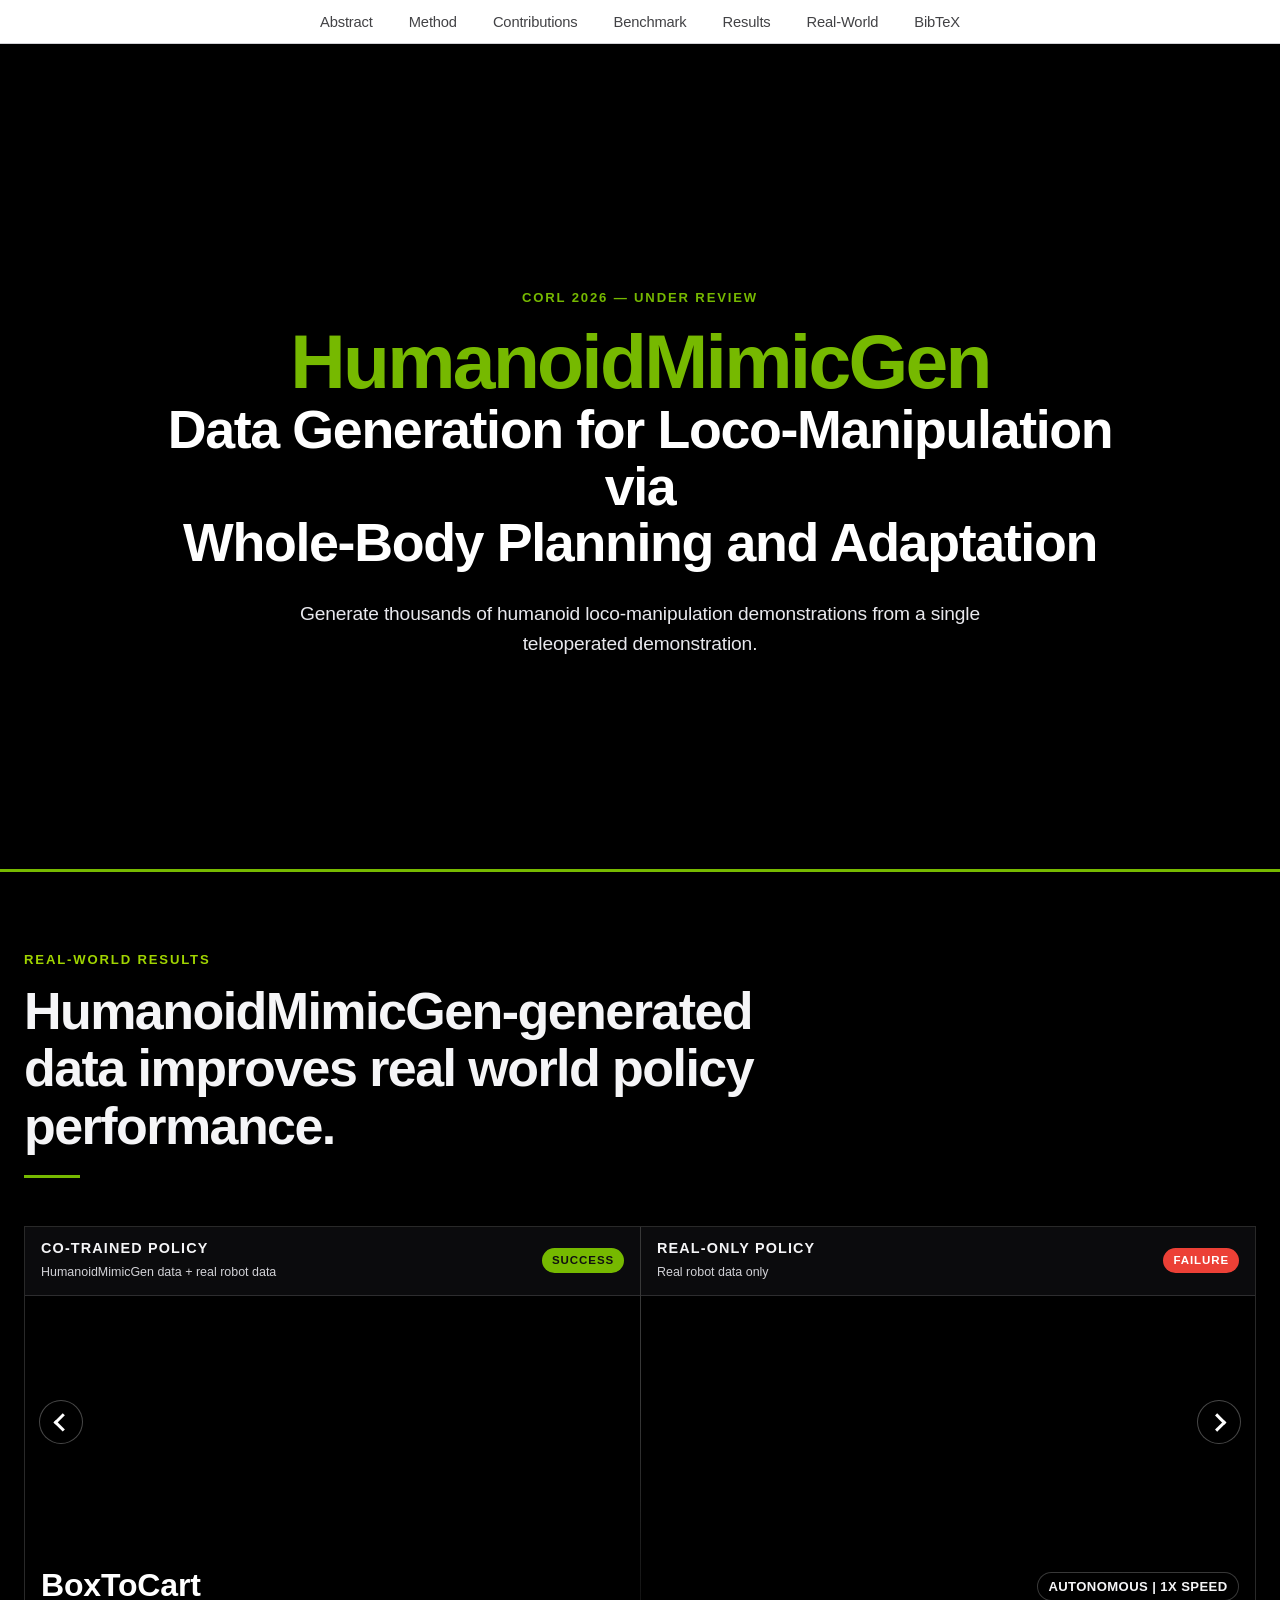
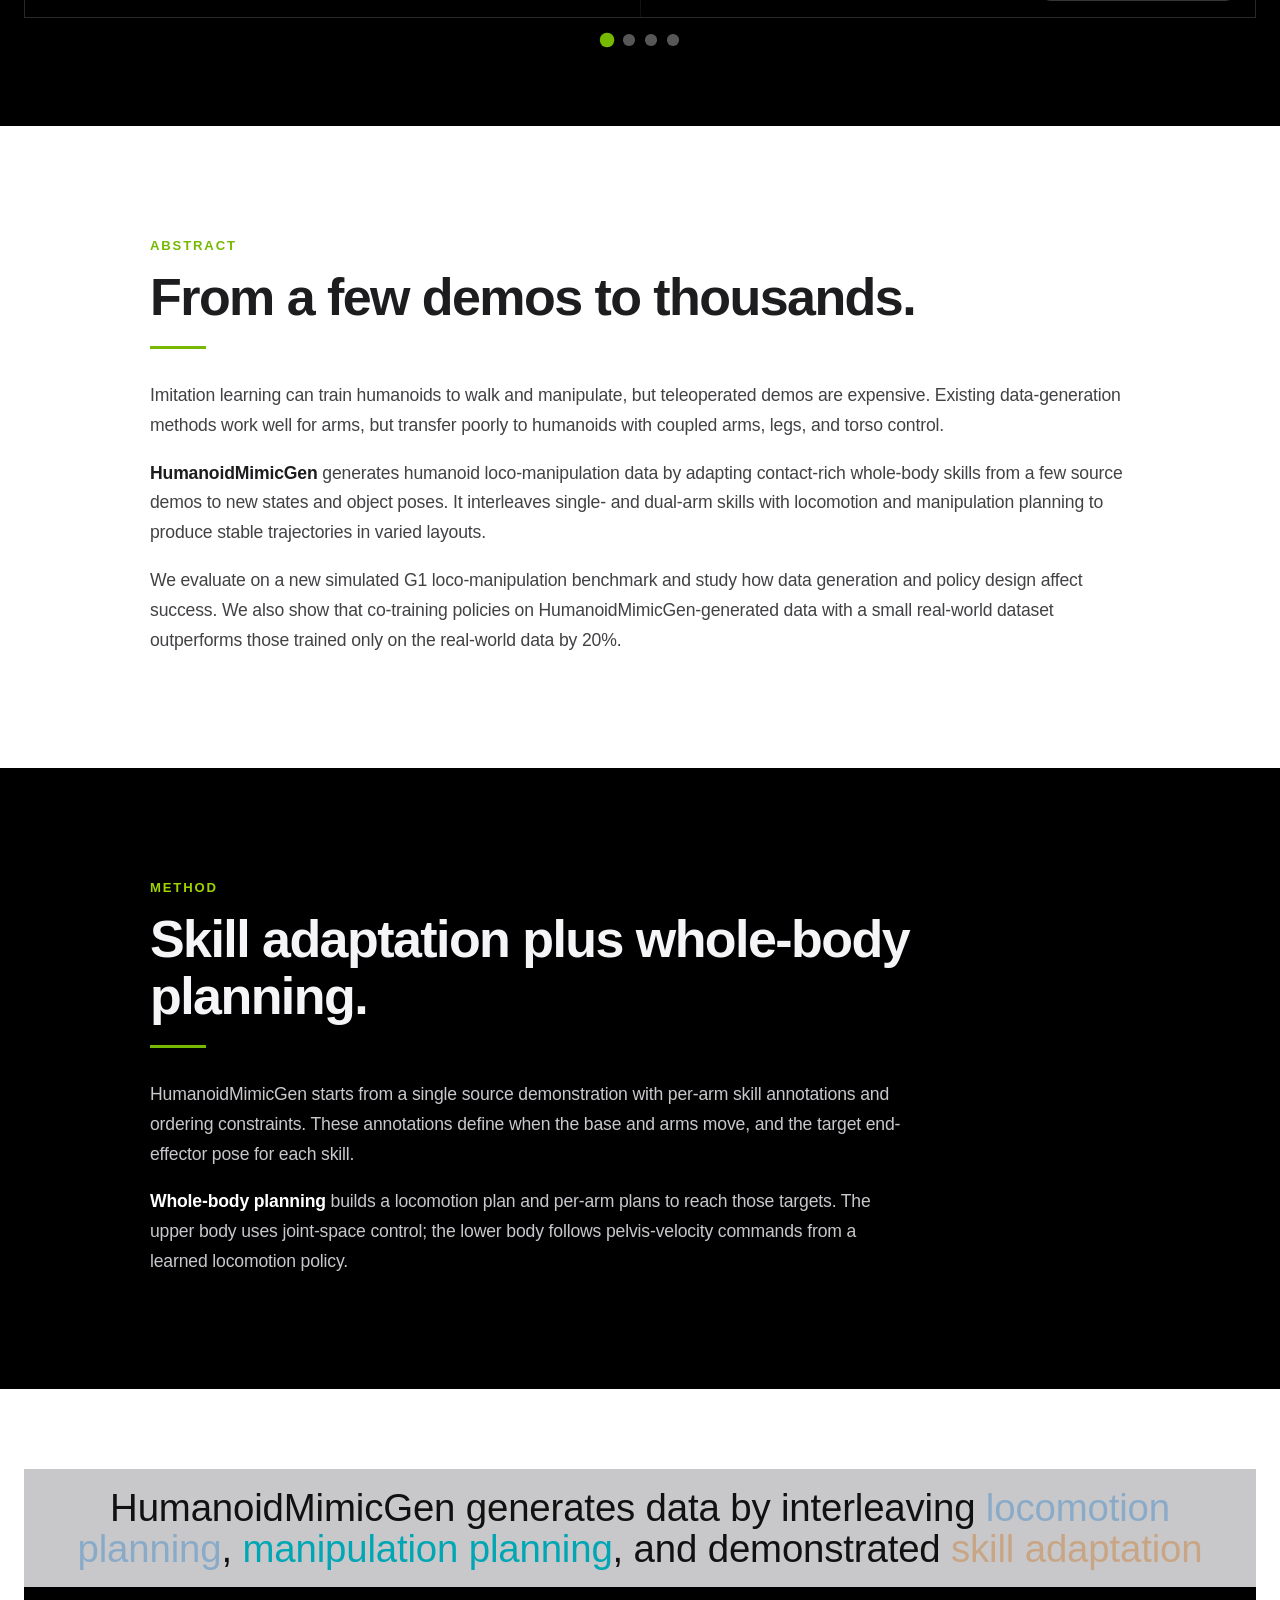
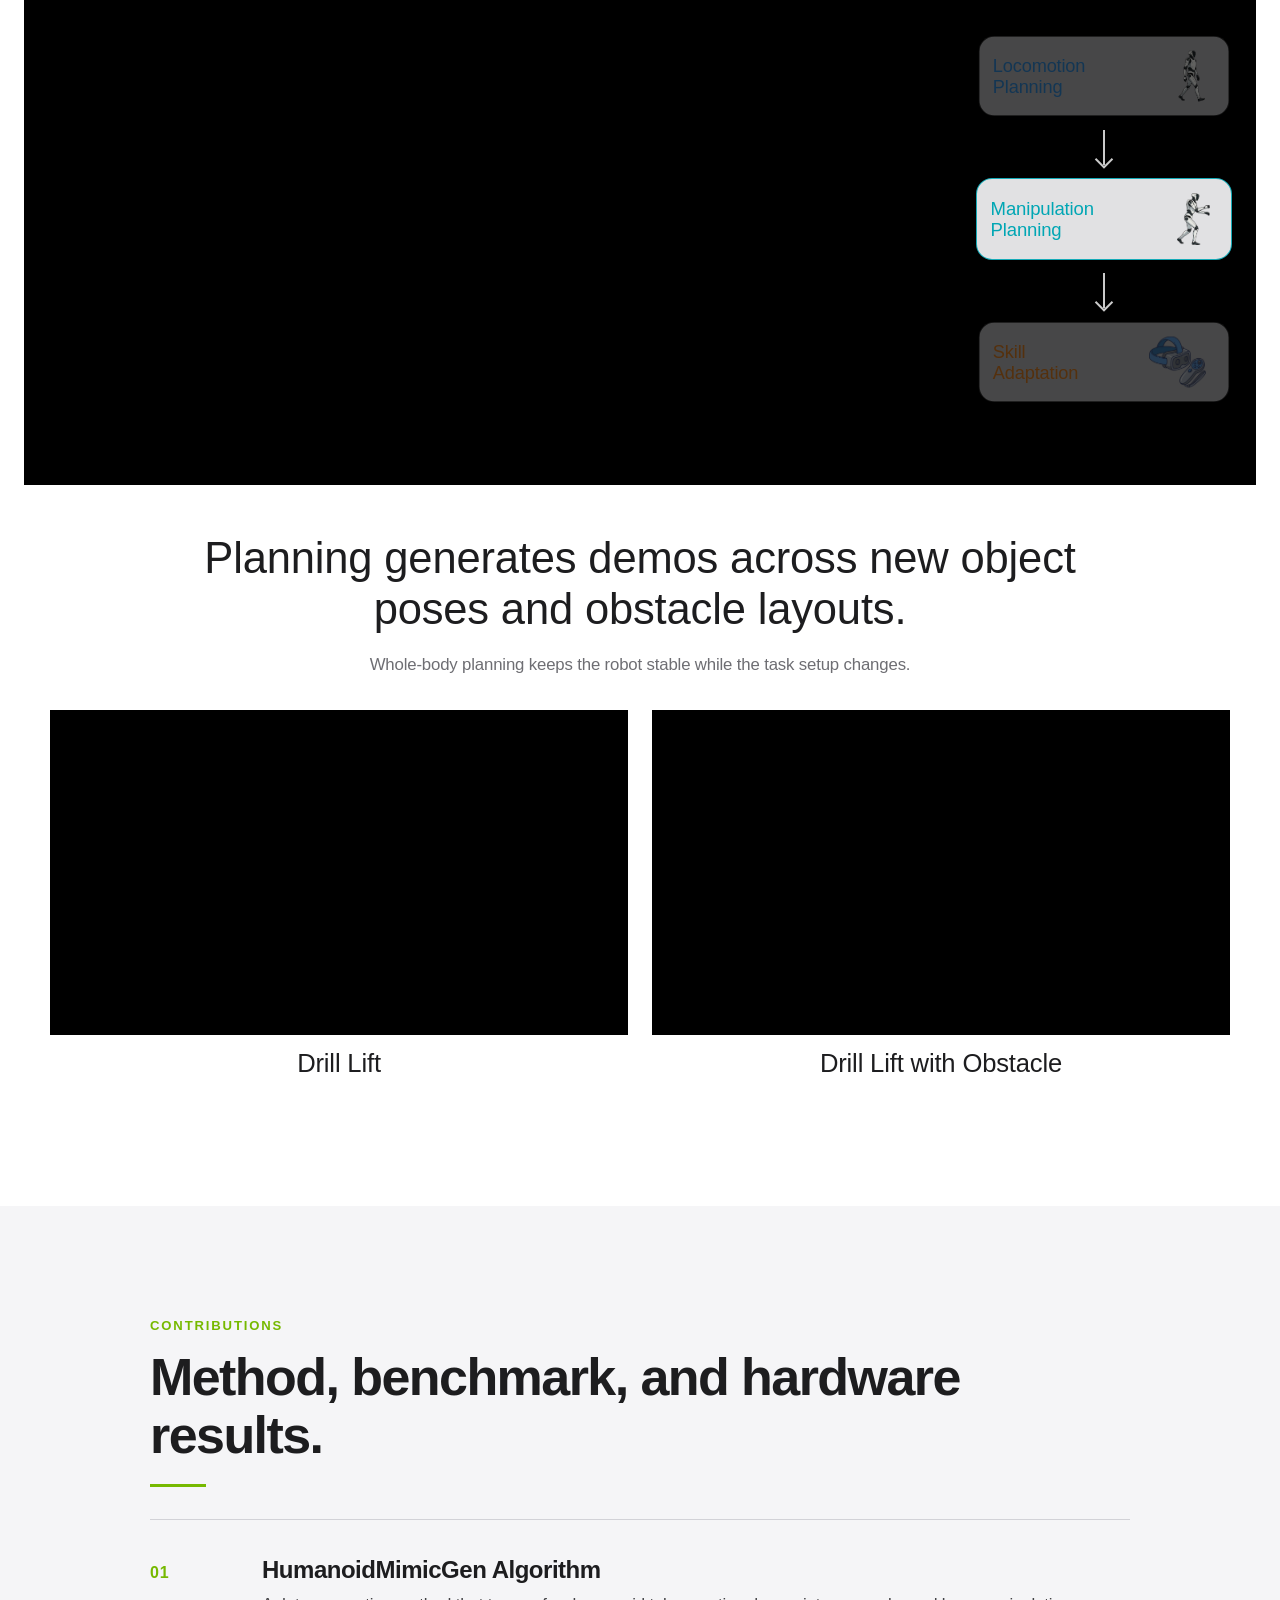
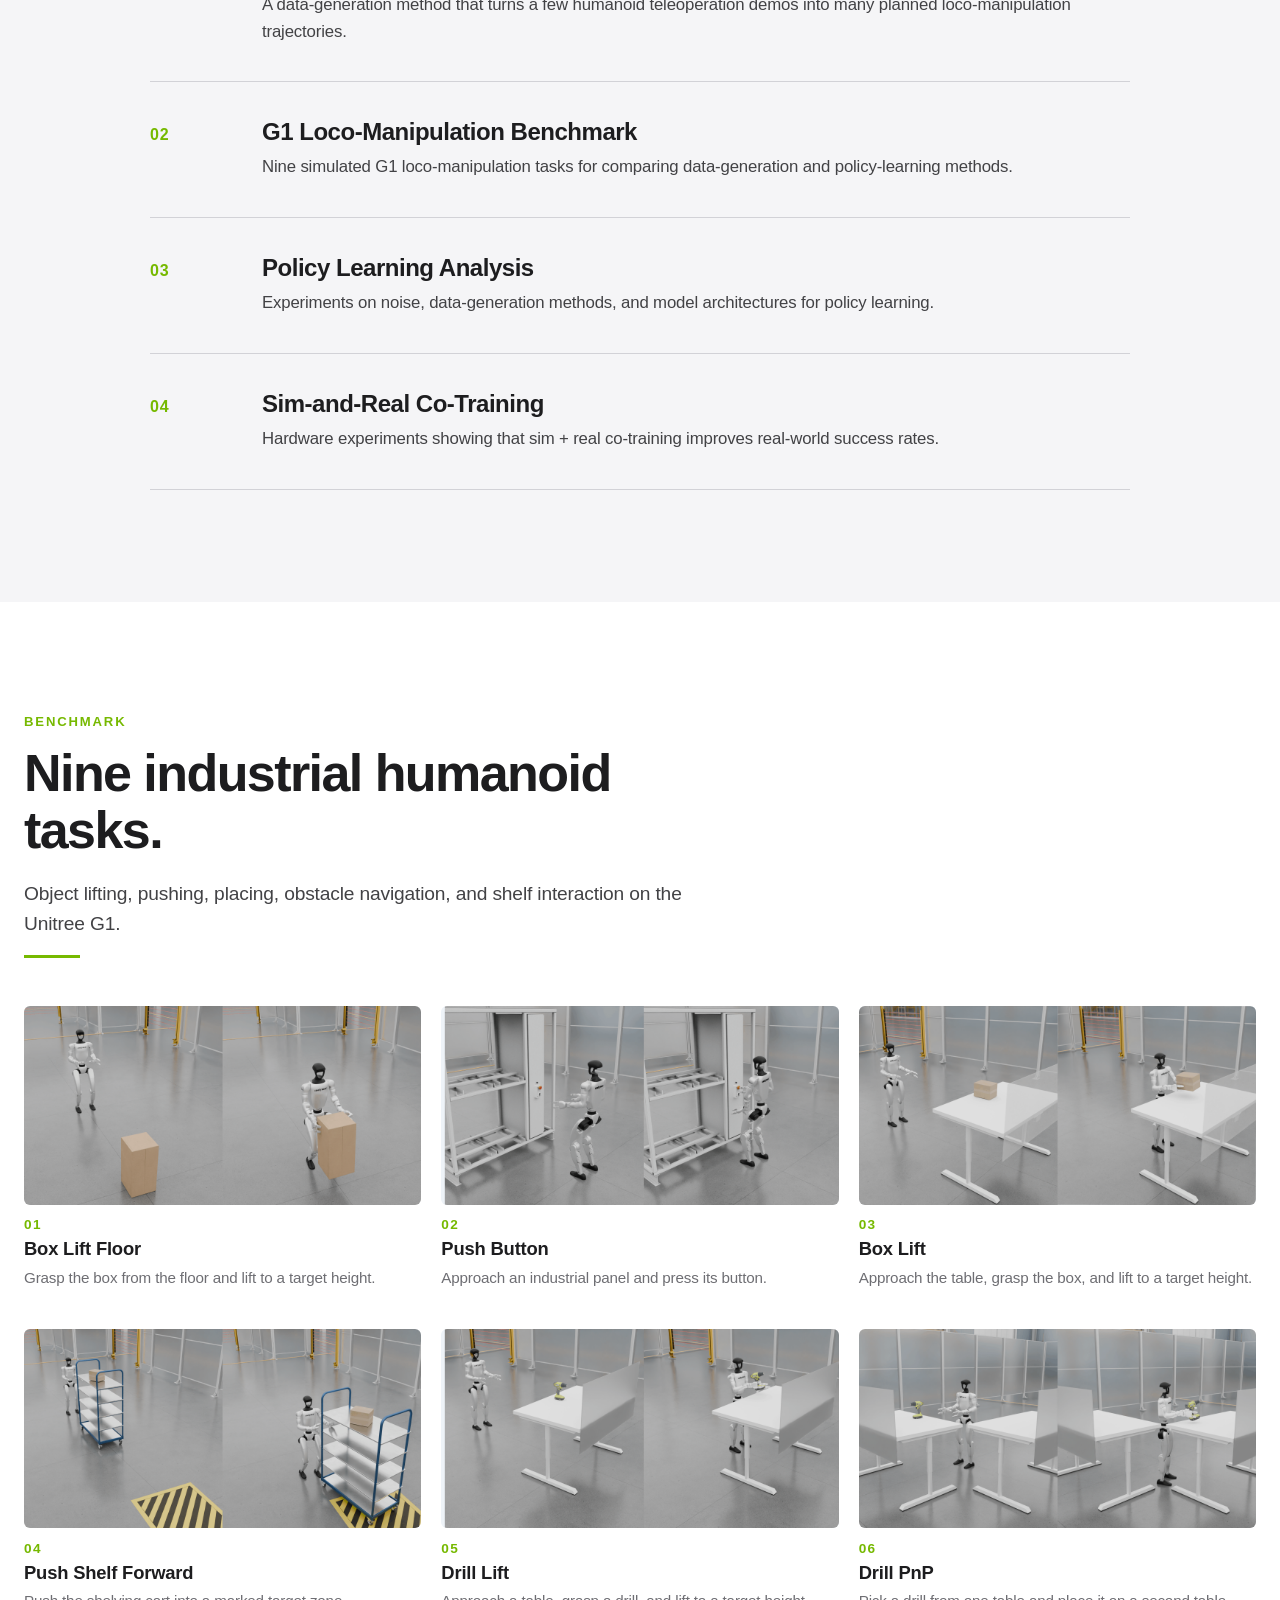
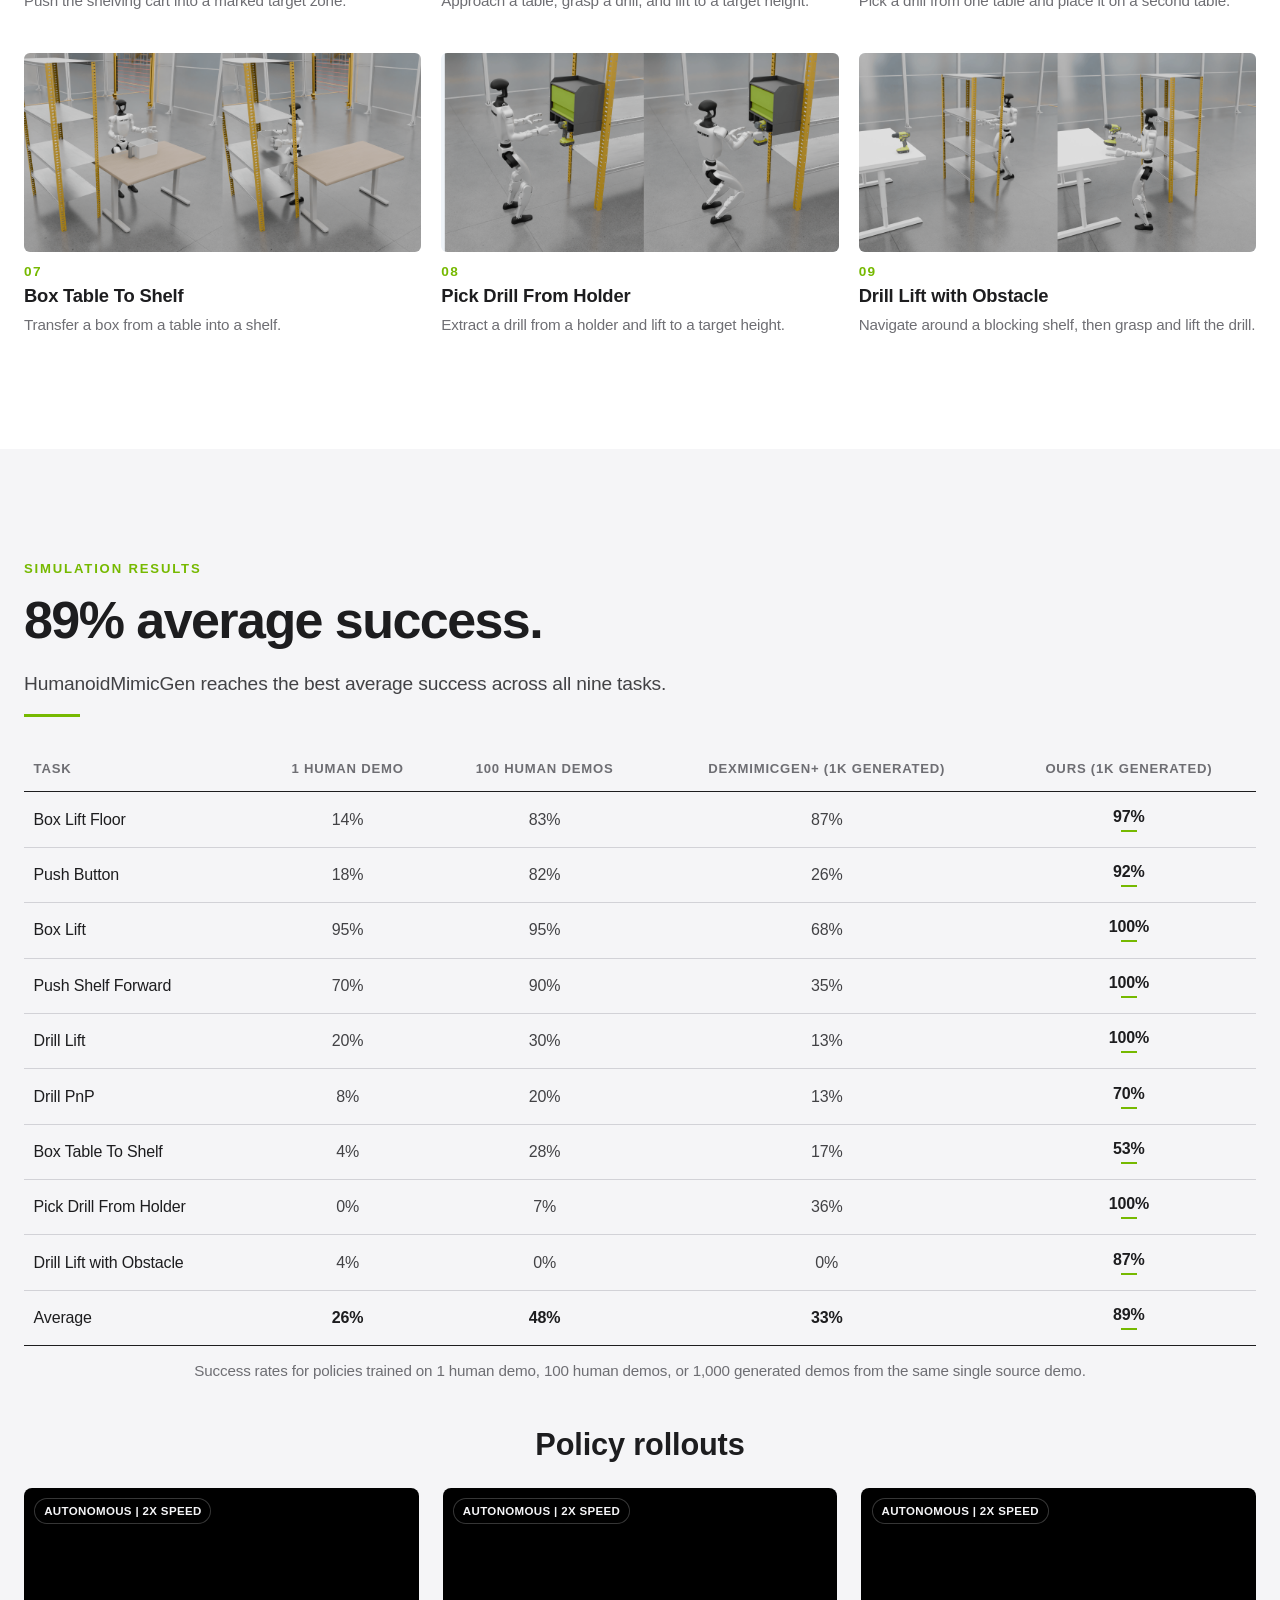
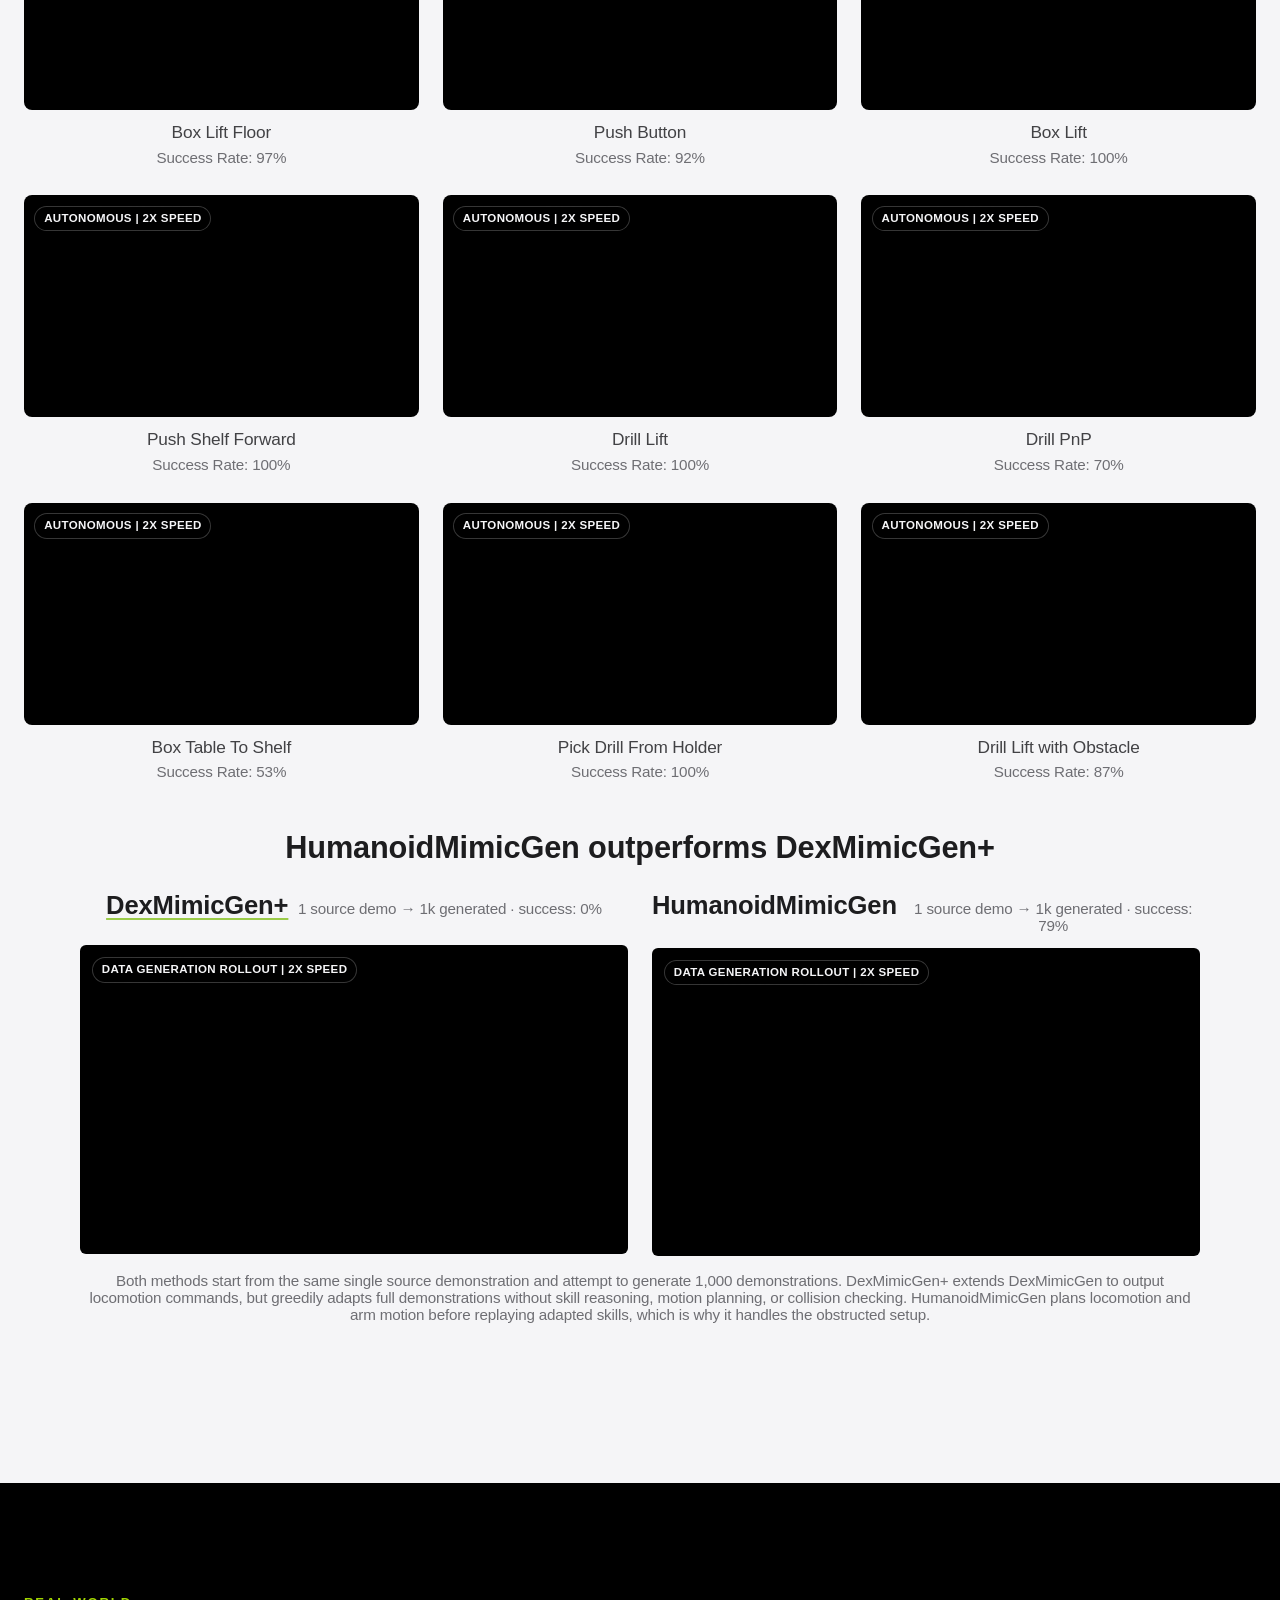
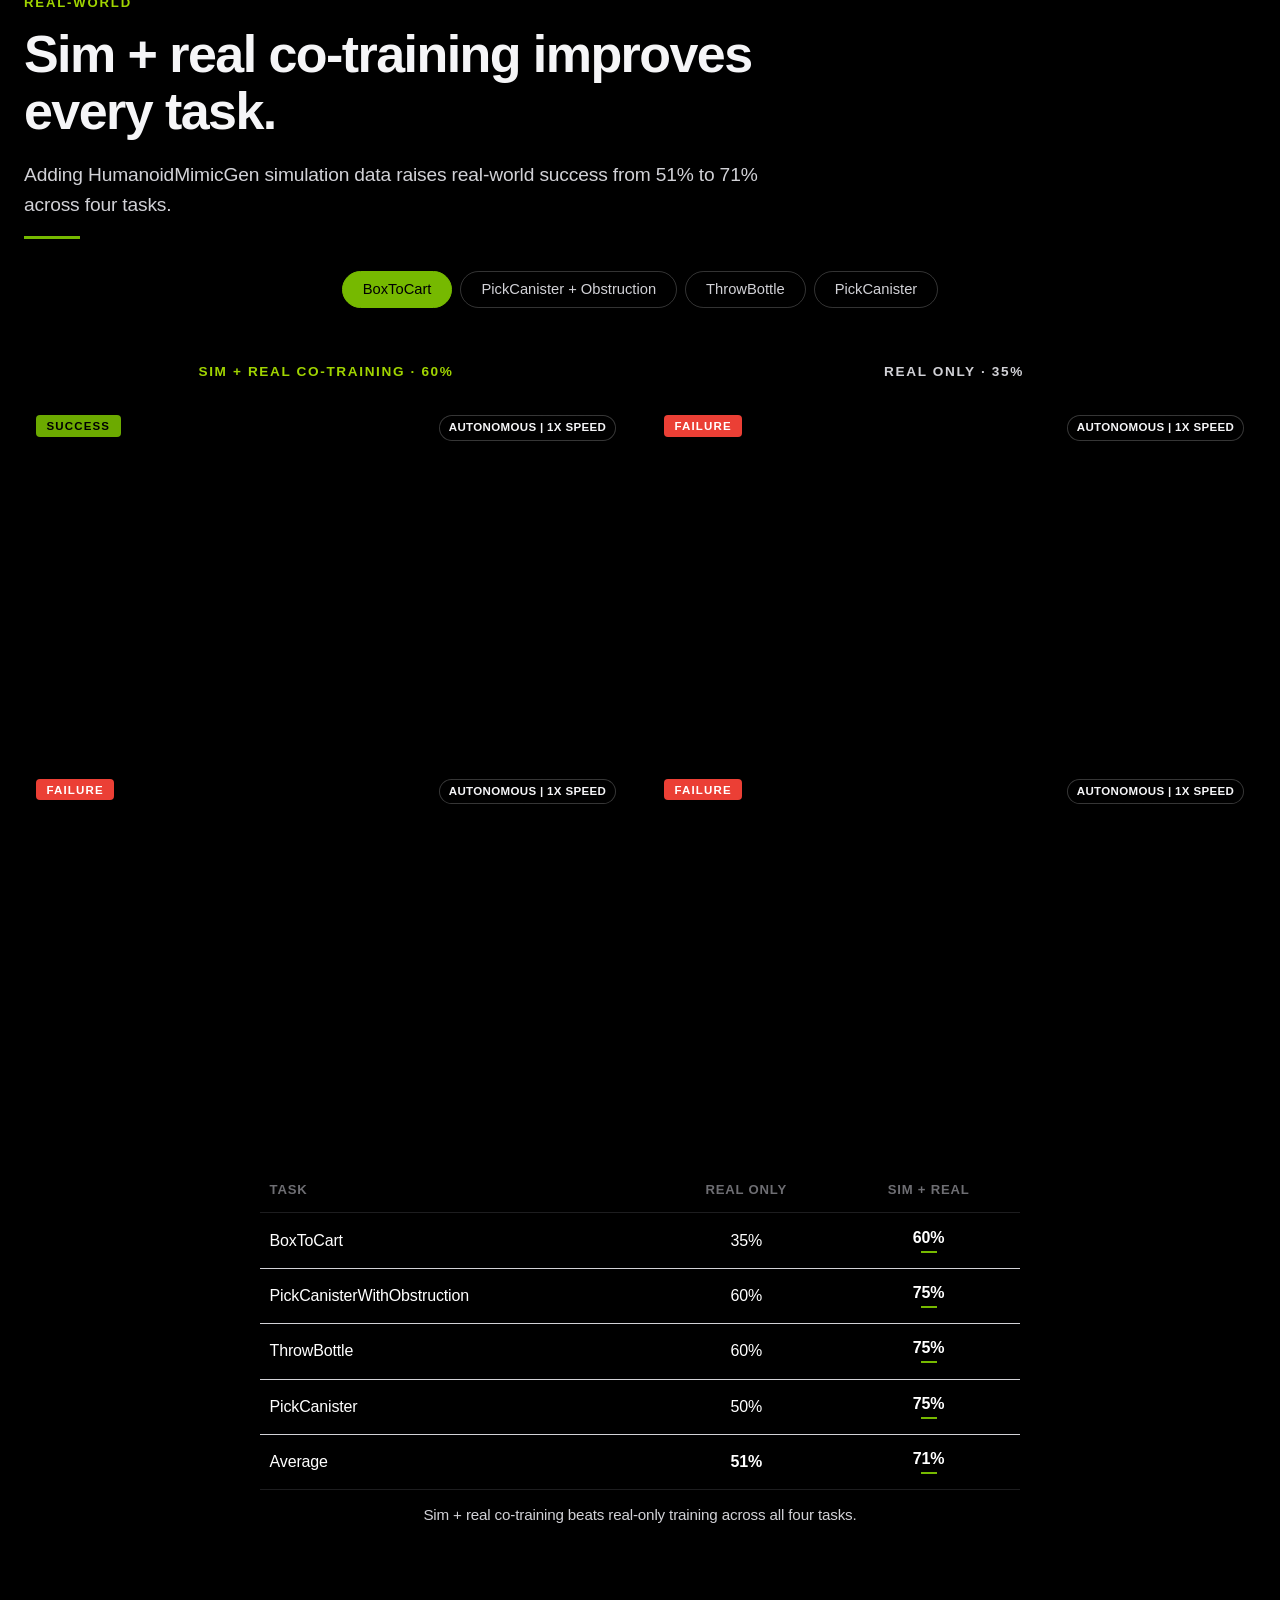
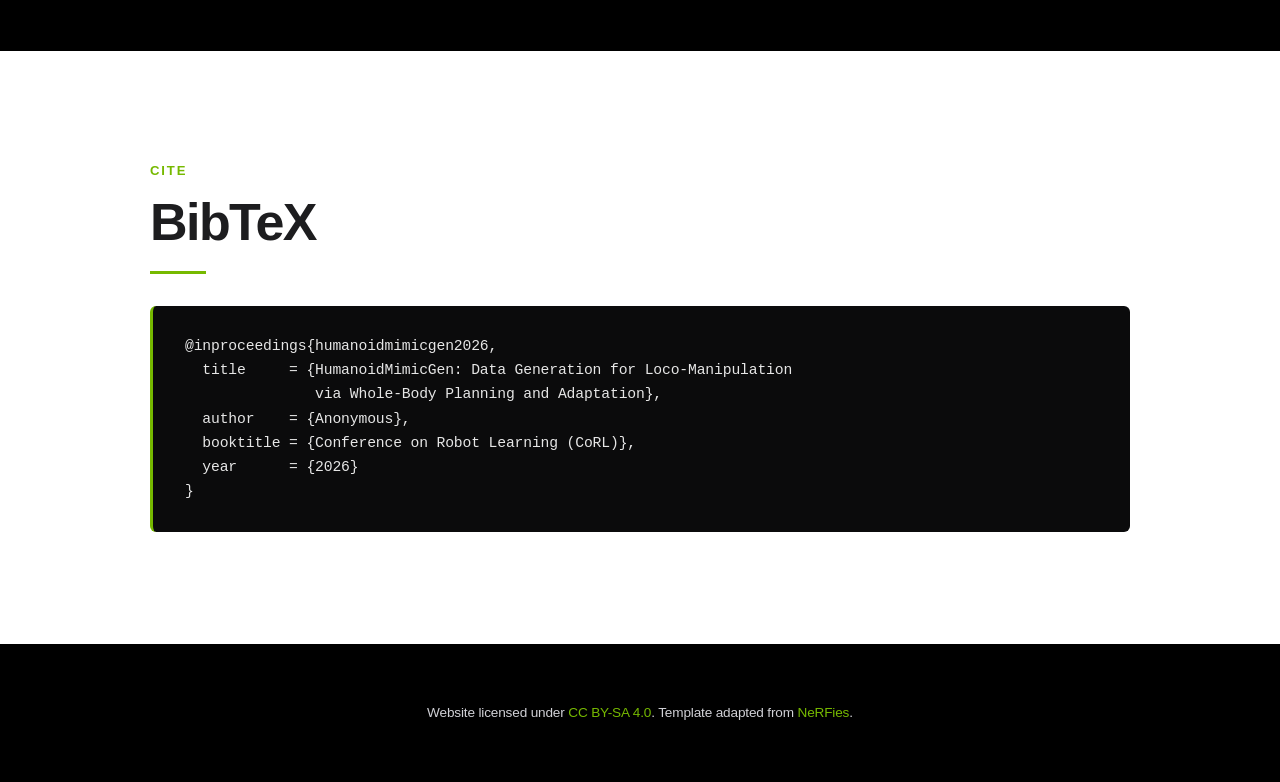
==== commit a20b8fbd: "Prepare public website variant" ====
--- a/arxiv.html
+++ b/arxiv.html
@@ -32,27 +32,14 @@
   <video class="hero-bg" playsinline autoplay loop muted preload="auto" src="./resources/teaser.mp4"></video>
   <div class="hero-overlay"></div>
   <div class="nv-container">
+    <p class="eyebrow">CoRL 2026 — Under Review</p>
     <h1 class="display-1">
       <span class="accent">HumanoidMimicGen</span><br>
-      <span class="hero-title-detail">Data Generation for Loco-Manipulation via Whole-Body Planning and Adaptation</span>
+      <span class="hero-title-detail">Data Generation for Loco-Manipulation via<br>Whole-Body Planning and Adaptation</span>
     </h1>
     <p class="lede" style="max-width: 720px; margin: 0 auto;">
       Generate thousands of humanoid loco-manipulation demonstrations from a single teleoperated demonstration.
     </p>
-    <div class="hero-links" aria-label="Project links">
-      <a class="hero-pill disabled" href="#" aria-disabled="true">
-        <span class="hero-pill-icon">PDF</span>
-        <span>Paper</span>
-      </a>
-      <a class="hero-pill disabled" href="#" aria-disabled="true">
-        <span class="hero-pill-icon">arXiv</span>
-        <span>arXiv</span>
-      </a>
-      <a class="hero-pill disabled" href="#" aria-disabled="true">
-        <span class="hero-pill-icon">X</span>
-        <span>Summary</span>
-      </a>
-    </div>
   </div>
 </section>
 
@@ -63,7 +50,6 @@
     <div style="max-width: 760px;">
       <p class="eyebrow">Real-World Results</p>
       <h2 class="display-2">HumanoidMimicGen-generated data improves real world policy performance.</h2>
-      <p class="lede">Each task pairs a co-trained success with a real-only failure on the same hardware setup.</p>
       <hr class="nv-rule">
     </div>
 
@@ -559,10 +545,11 @@
     <p class="eyebrow">Cite</p>
     <h2 class="display-2">BibTeX</h2>
     <hr class="nv-rule">
-    <pre><code>@article{humanoidmimicgen2026,
+    <pre><code>@inproceedings{humanoidmimicgen2026,
   title     = {HumanoidMimicGen: Data Generation for Loco-Manipulation
                via Whole-Body Planning and Adaptation},
   author    = {Anonymous},
+  booktitle = {Conference on Robot Learning (CoRL)},
   year      = {2026}
 }</code></pre>
   </div>
--- a/static/css/index.css
+++ b/static/css/index.css
@@ -211,20 +211,20 @@
   display: flex;
   flex-wrap: wrap;
   justify-content: center;
-  gap: 0.75rem;
-  margin-top: 2rem;
+  gap: 0.45rem;
+  margin-top: 1.25rem;
 }
 
 .hero-pill {
   display: inline-flex;
   align-items: center;
-  gap: 0.75rem;
-  min-height: 3.25rem;
-  padding: 0.75rem 1.5rem;
+  gap: 0.45rem;
+  min-height: 2.1rem;
+  padding: 0.5rem 0.95rem;
   border-radius: 999px;
-  background: rgba(45,45,45,0.94);
+  background: rgba(47,47,47,0.96);
   color: #fff;
-  font-size: clamp(1.1rem, 2vw, 1.55rem);
+  font-size: clamp(0.78rem, 1.45vw, 1.05rem);
   font-weight: 500;
   line-height: 1;
   text-decoration: none;
@@ -246,13 +246,15 @@
   display: inline-flex;
   align-items: center;
   justify-content: center;
-  min-width: 2.25rem;
-  height: 2.25rem;
-  font-size: 0.72rem;
-  font-weight: 700;
-  letter-spacing: 0.02em;
-  border-radius: 50%;
-  background: rgba(255,255,255,0.12);
+  width: 0.65rem;
+  height: 0.65rem;
+  flex: 0 0 0.65rem;
+}
+
+.hero-pill-icon svg {
+  display: block;
+  width: 100%;
+  height: 100%;
 }
 
 /* ----- Media ----- */
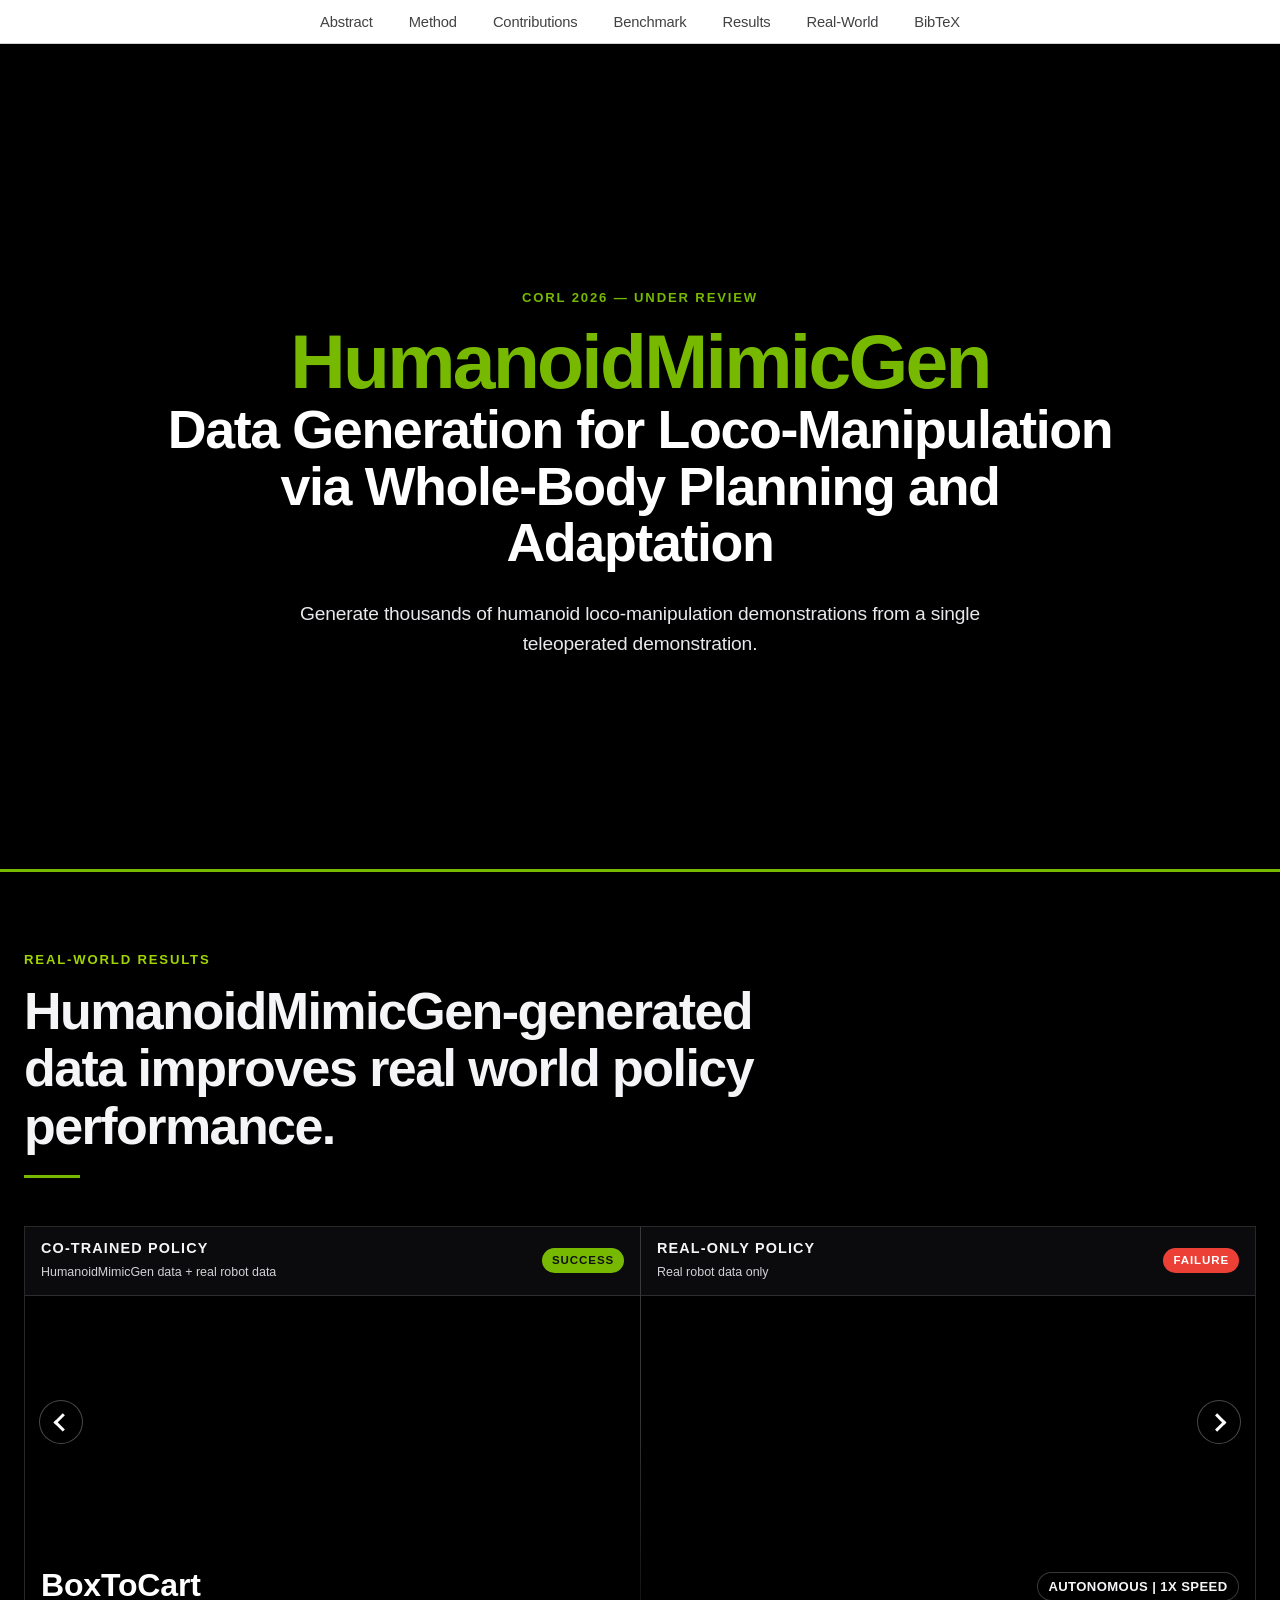
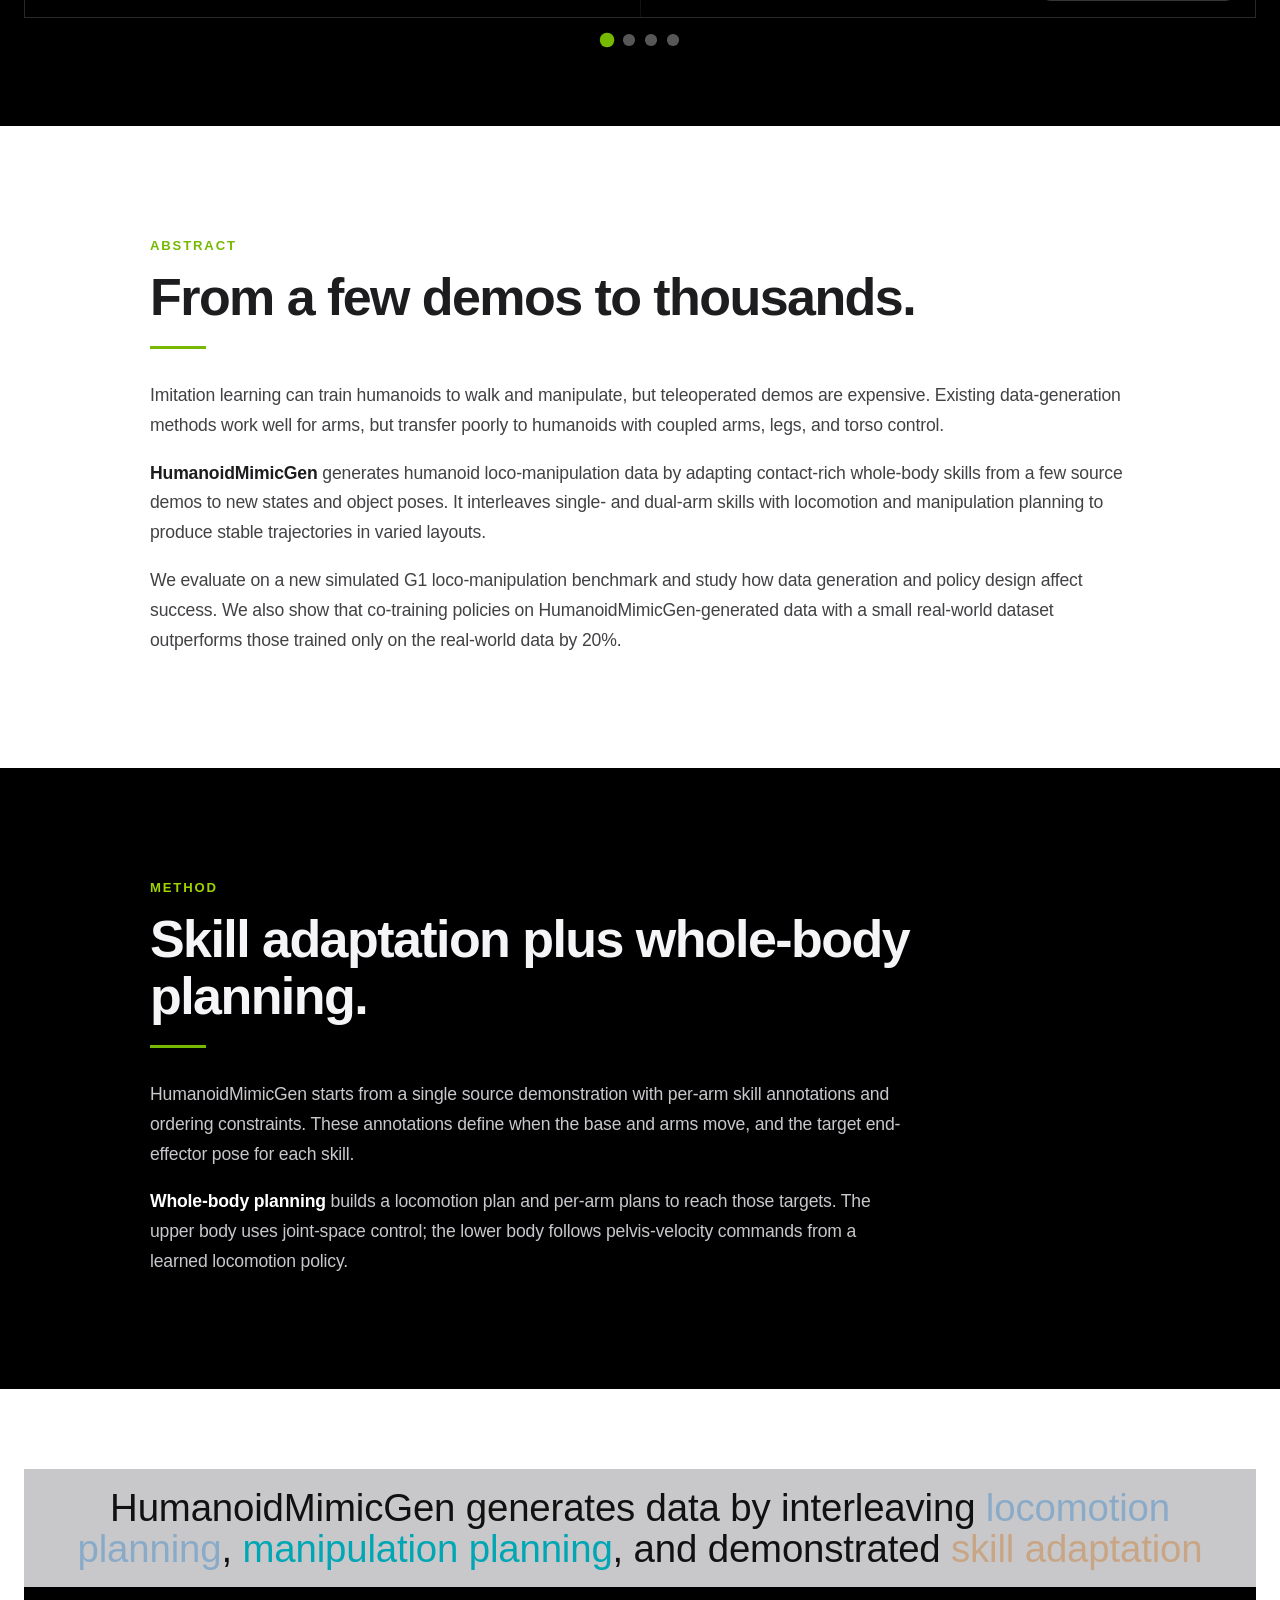
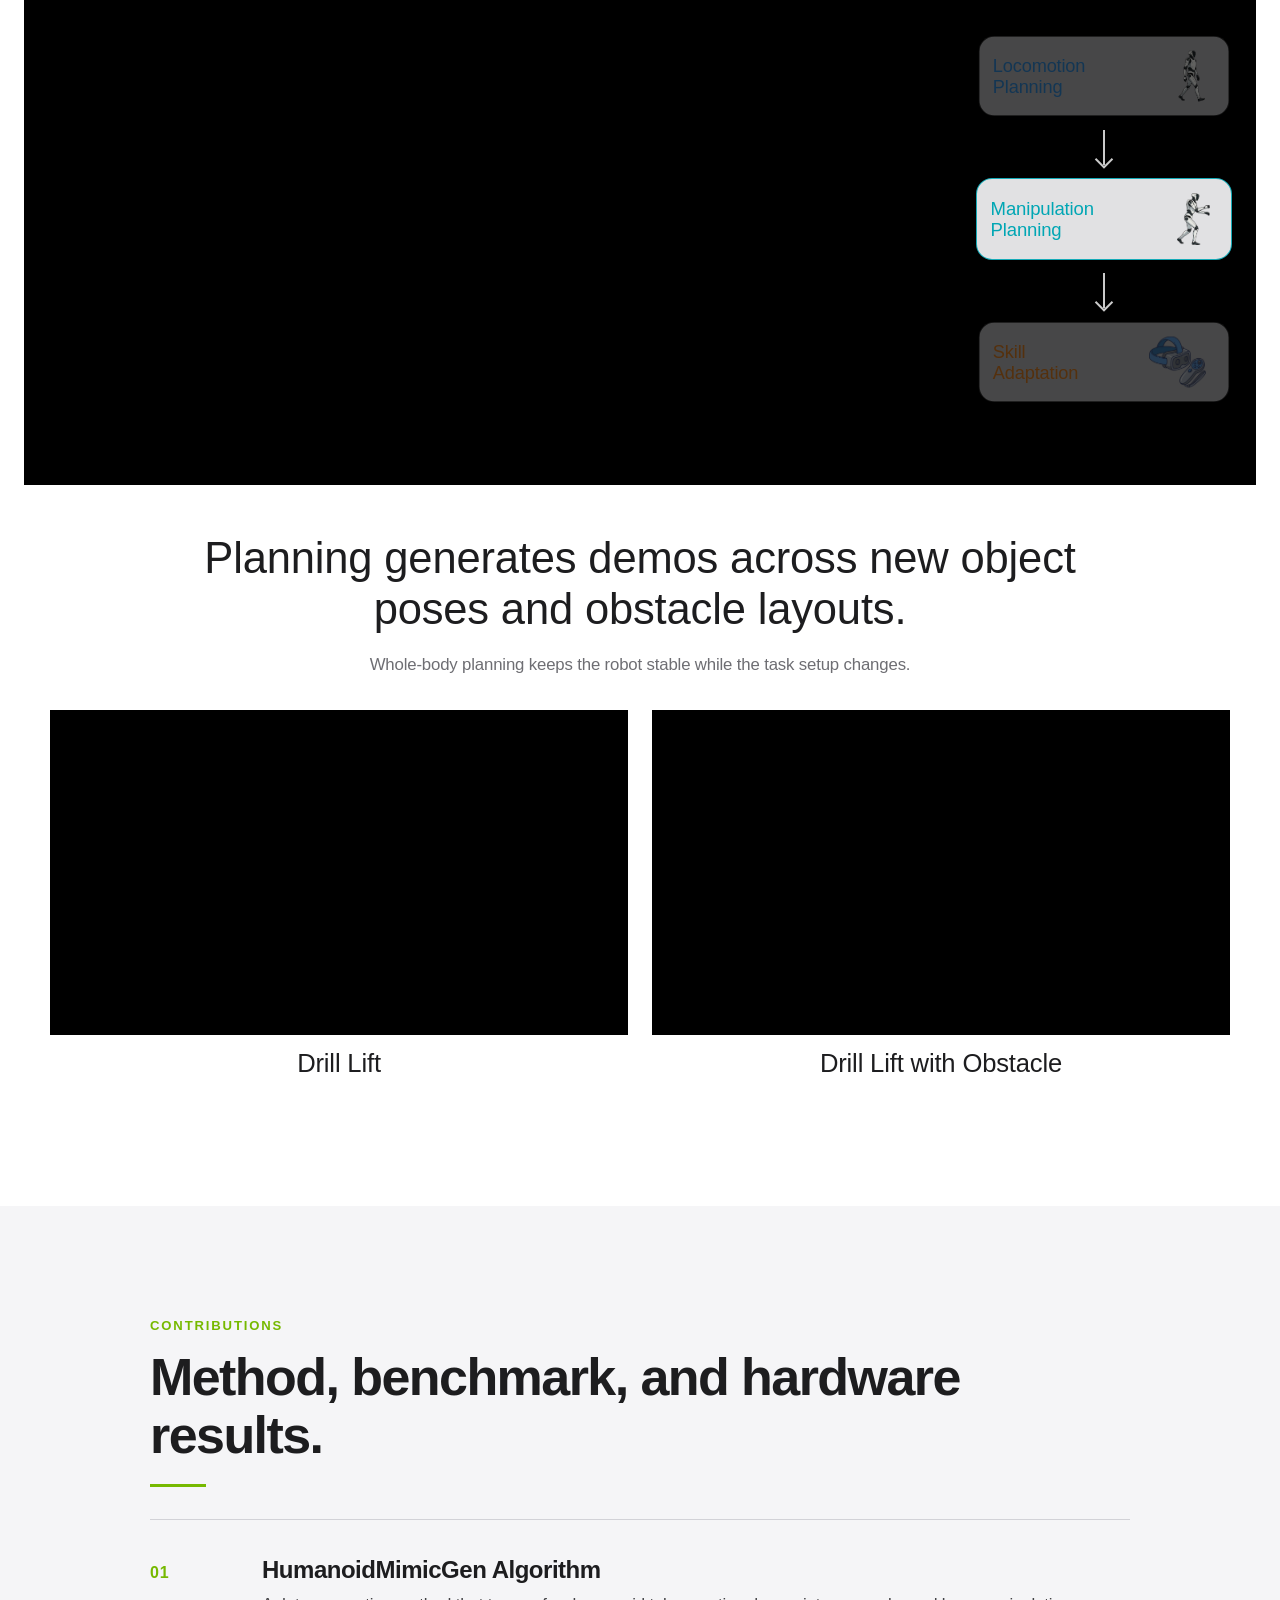
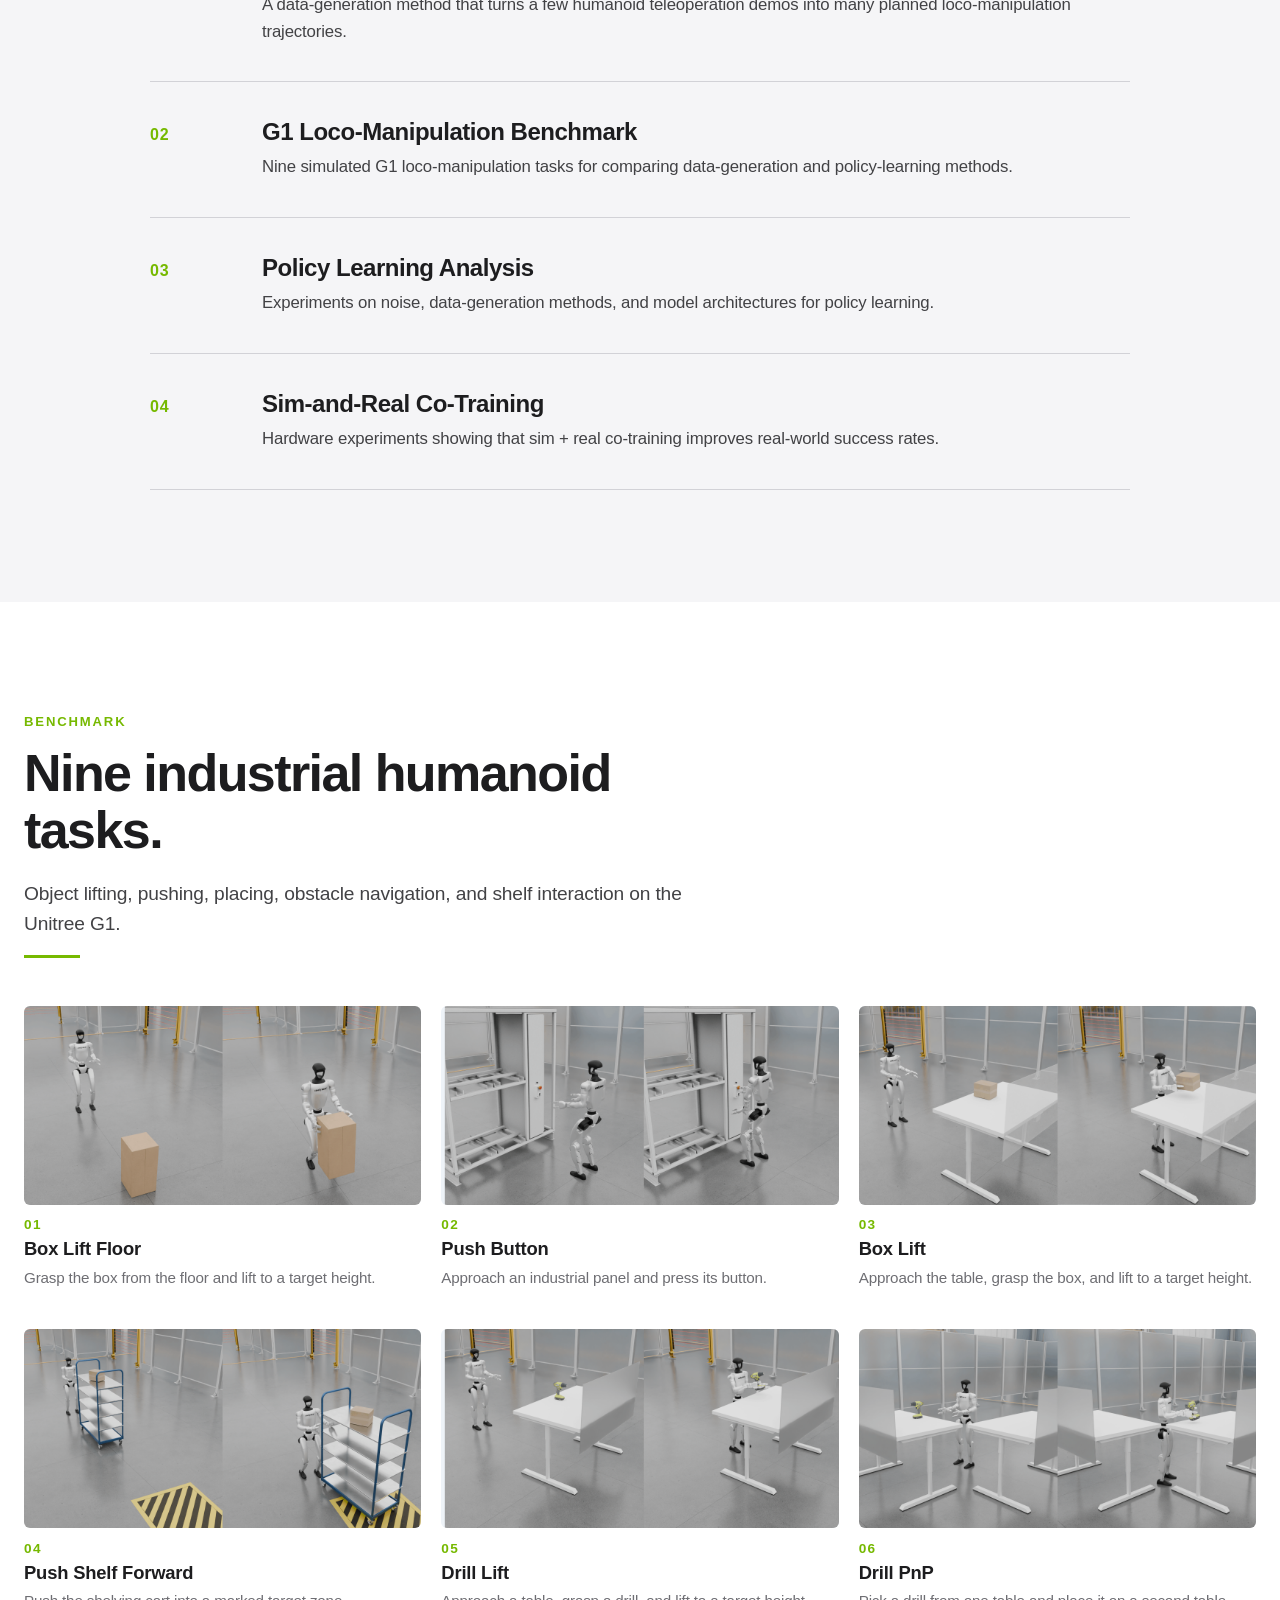
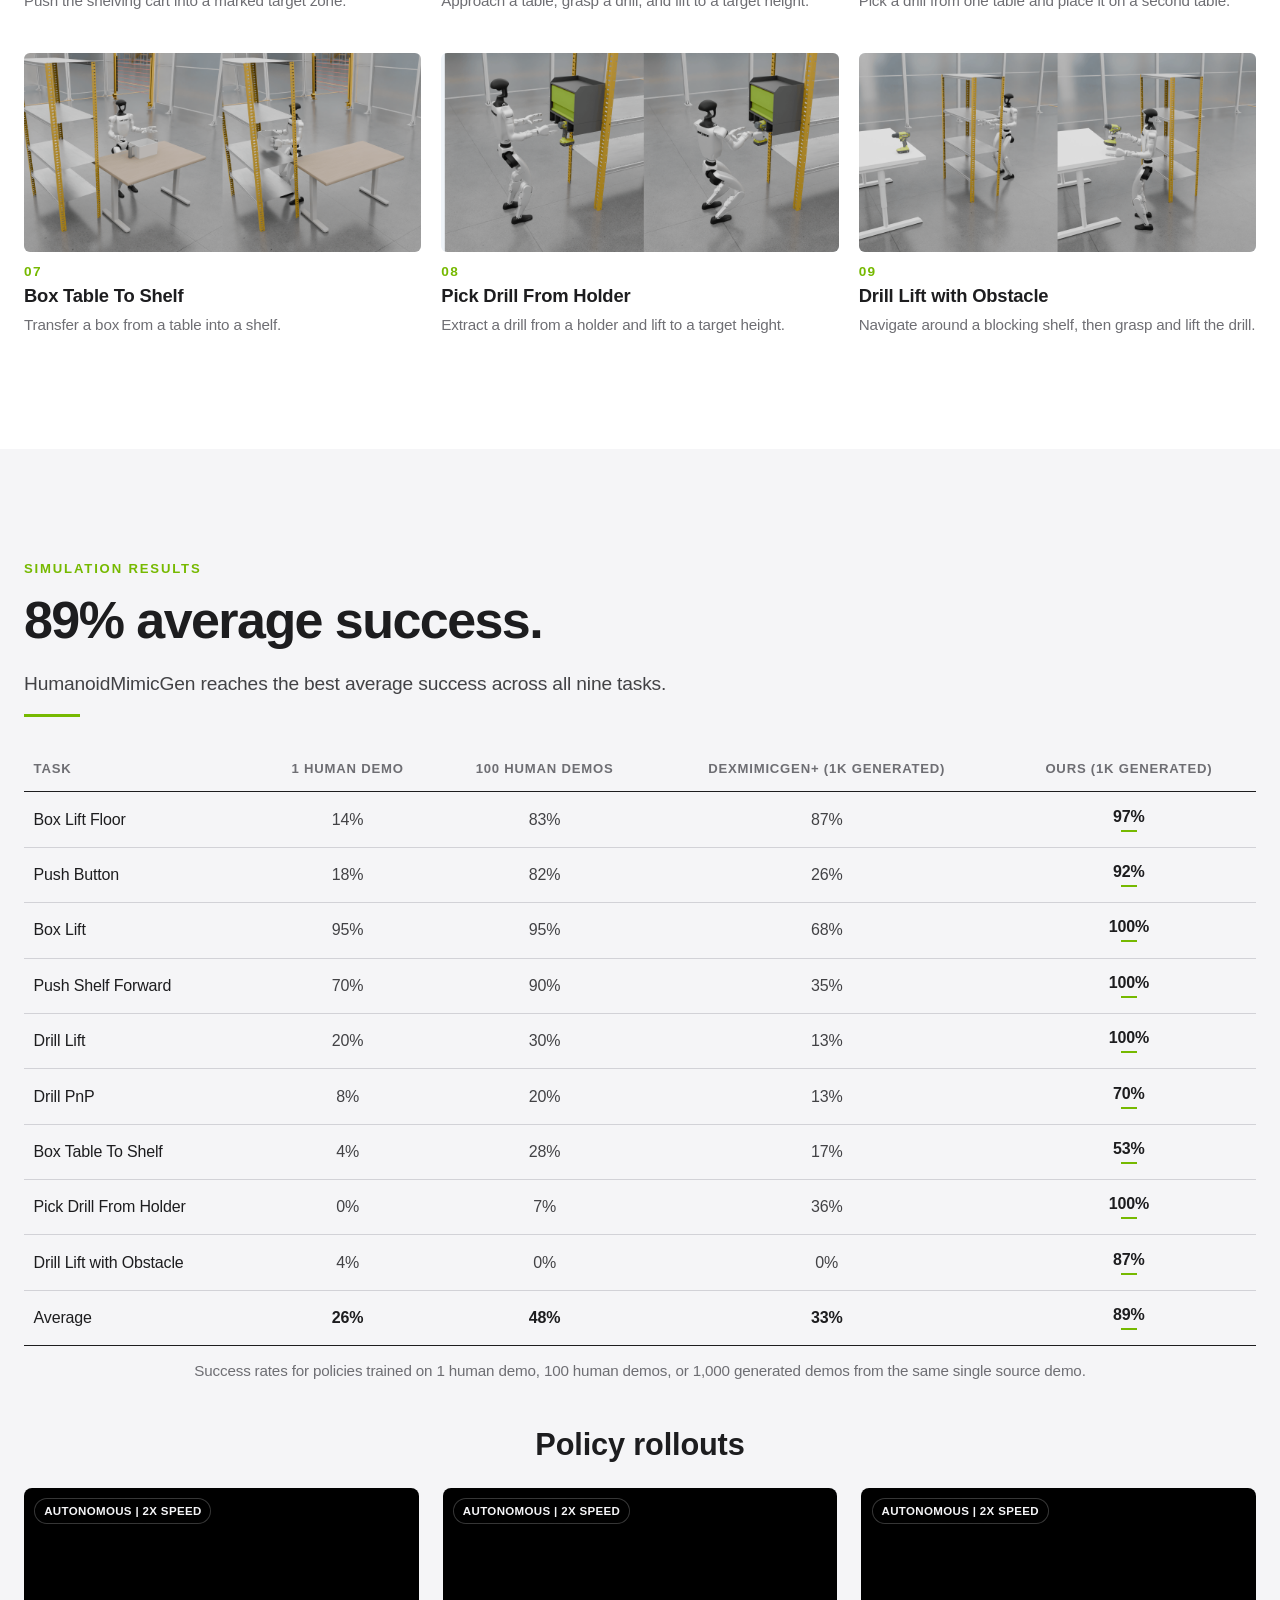
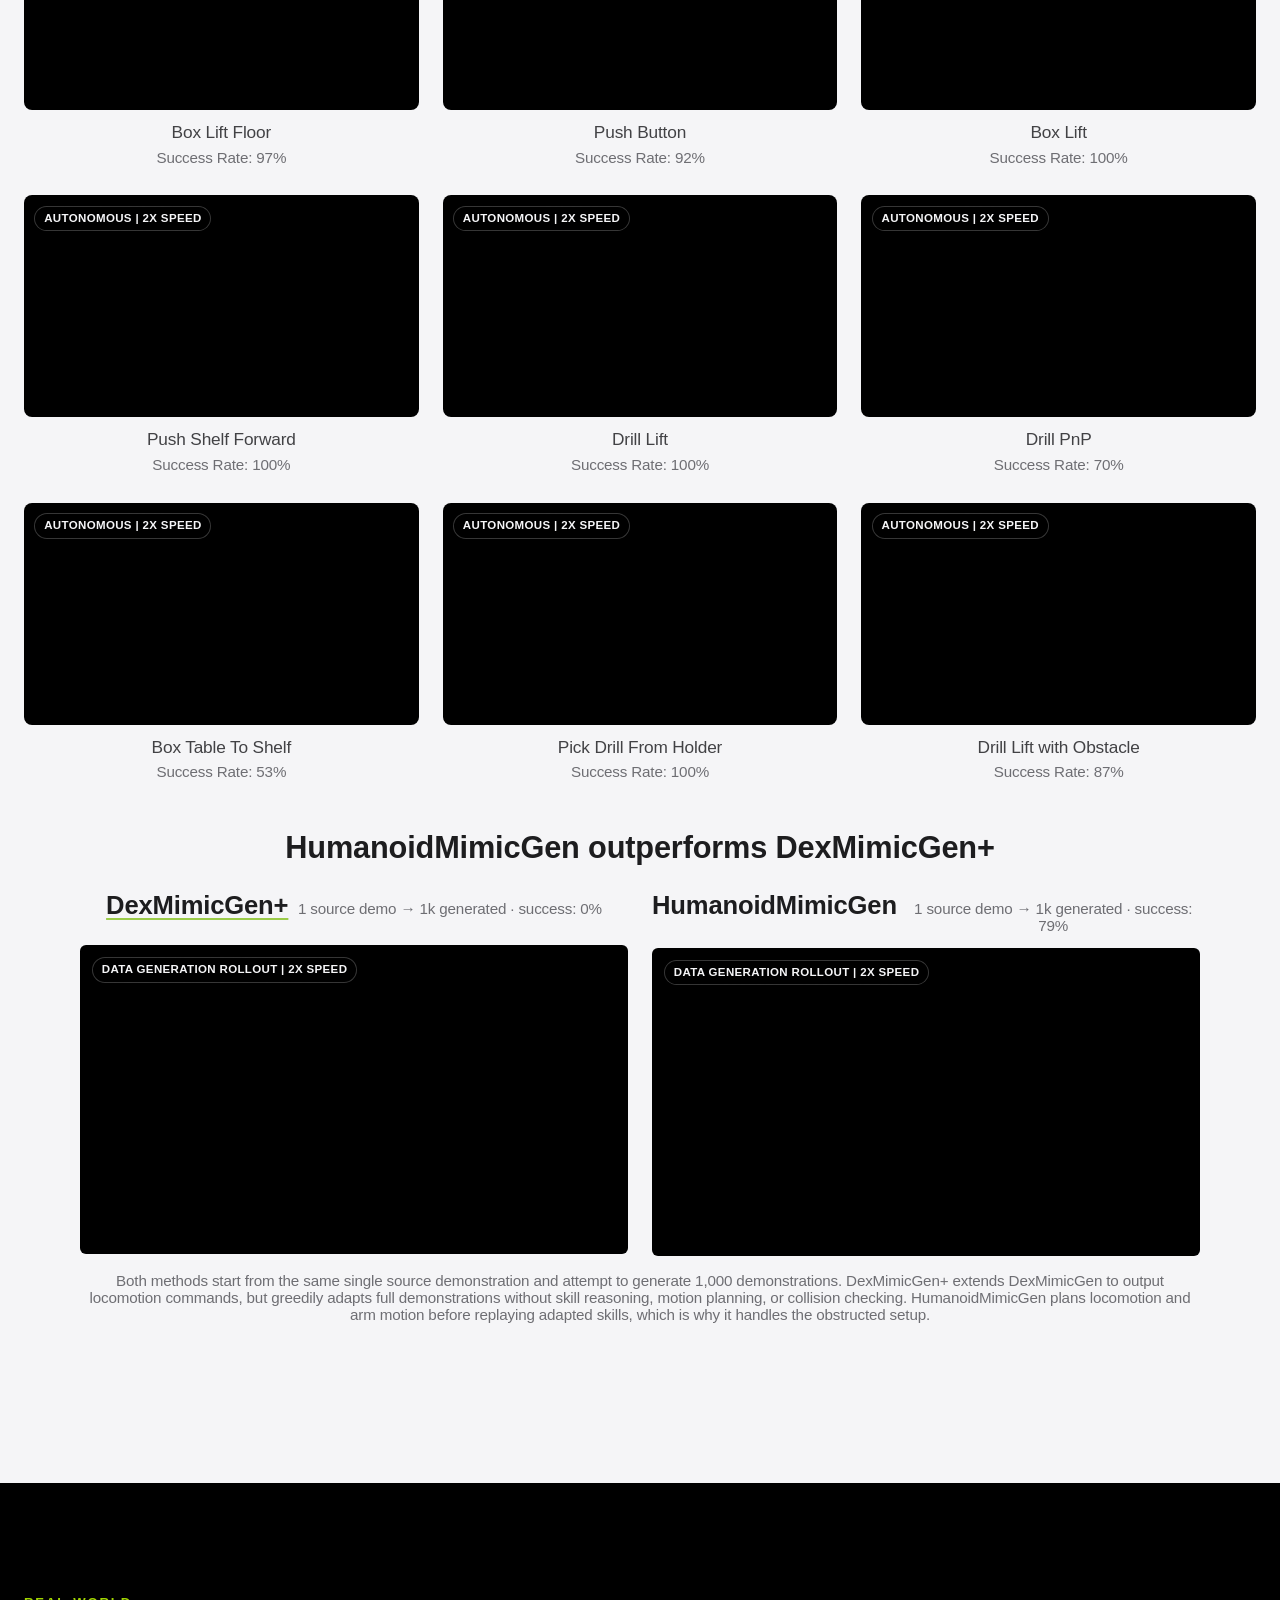
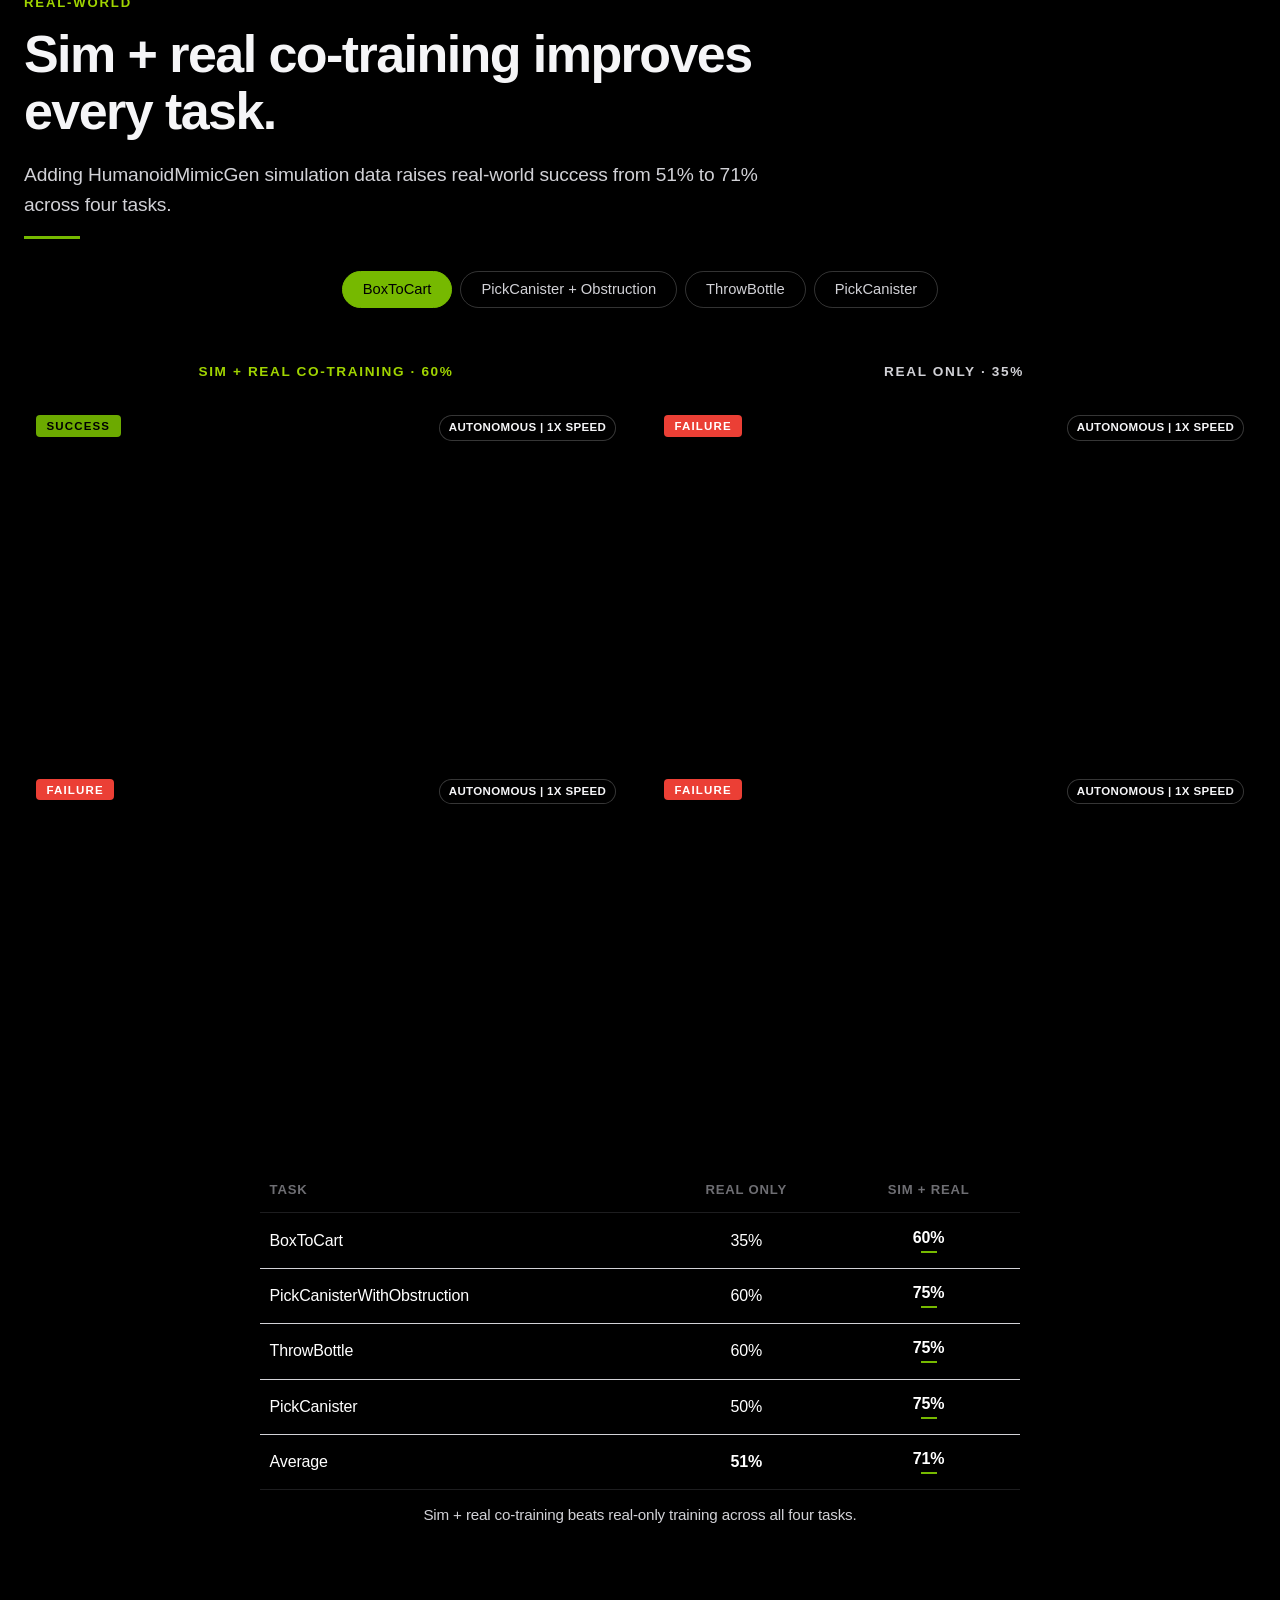
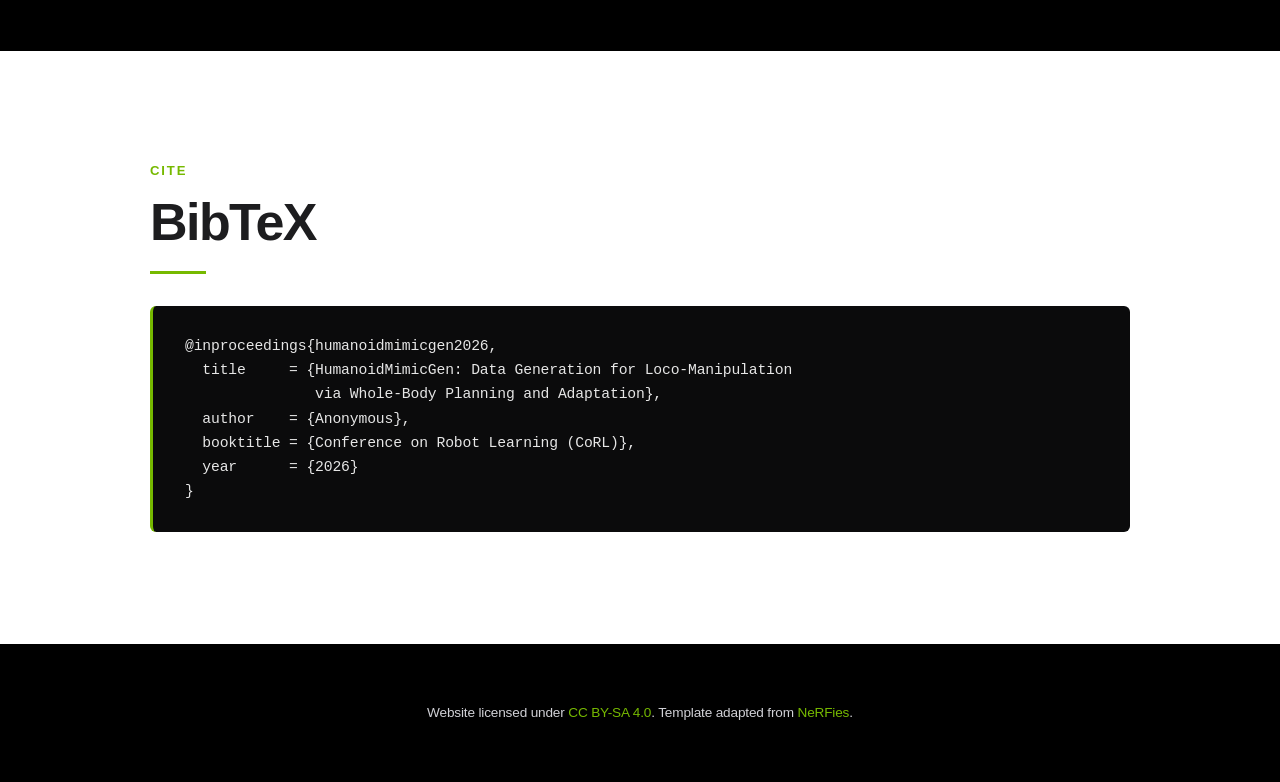
==== commit c905e215: "Adjust hero title line break" ====
--- a/arxiv.html
+++ b/arxiv.html
@@ -35,7 +35,7 @@
     <p class="eyebrow">CoRL 2026 — Under Review</p>
     <h1 class="display-1">
       <span class="accent">HumanoidMimicGen</span><br>
-      <span class="hero-title-detail">Data Generation for Loco-Manipulation via<br>Whole-Body Planning and Adaptation</span>
+      <span class="hero-title-detail">Data Generation for Loco-Manipulation<br>via Whole-Body Planning and Adaptation</span>
     </h1>
     <p class="lede" style="max-width: 720px; margin: 0 auto;">
       Generate thousands of humanoid loco-manipulation demonstrations from a single teleoperated demonstration.
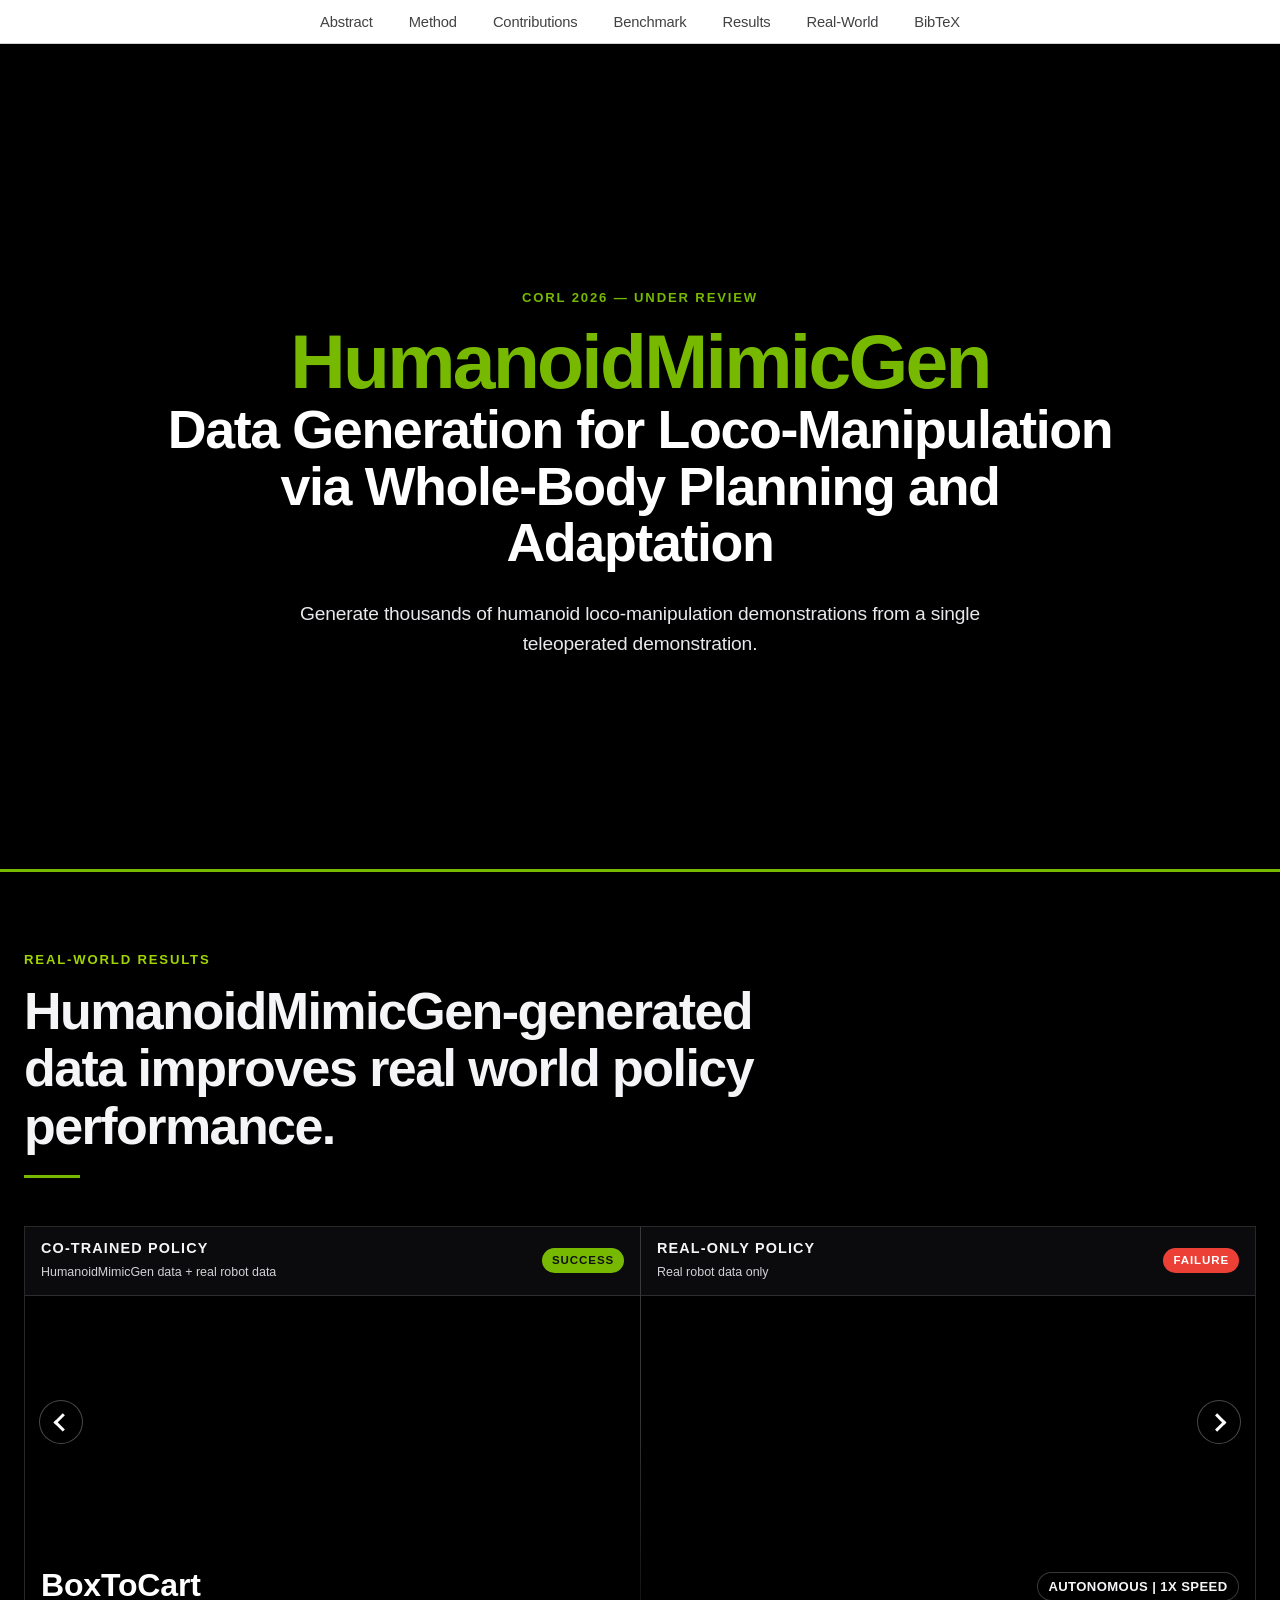
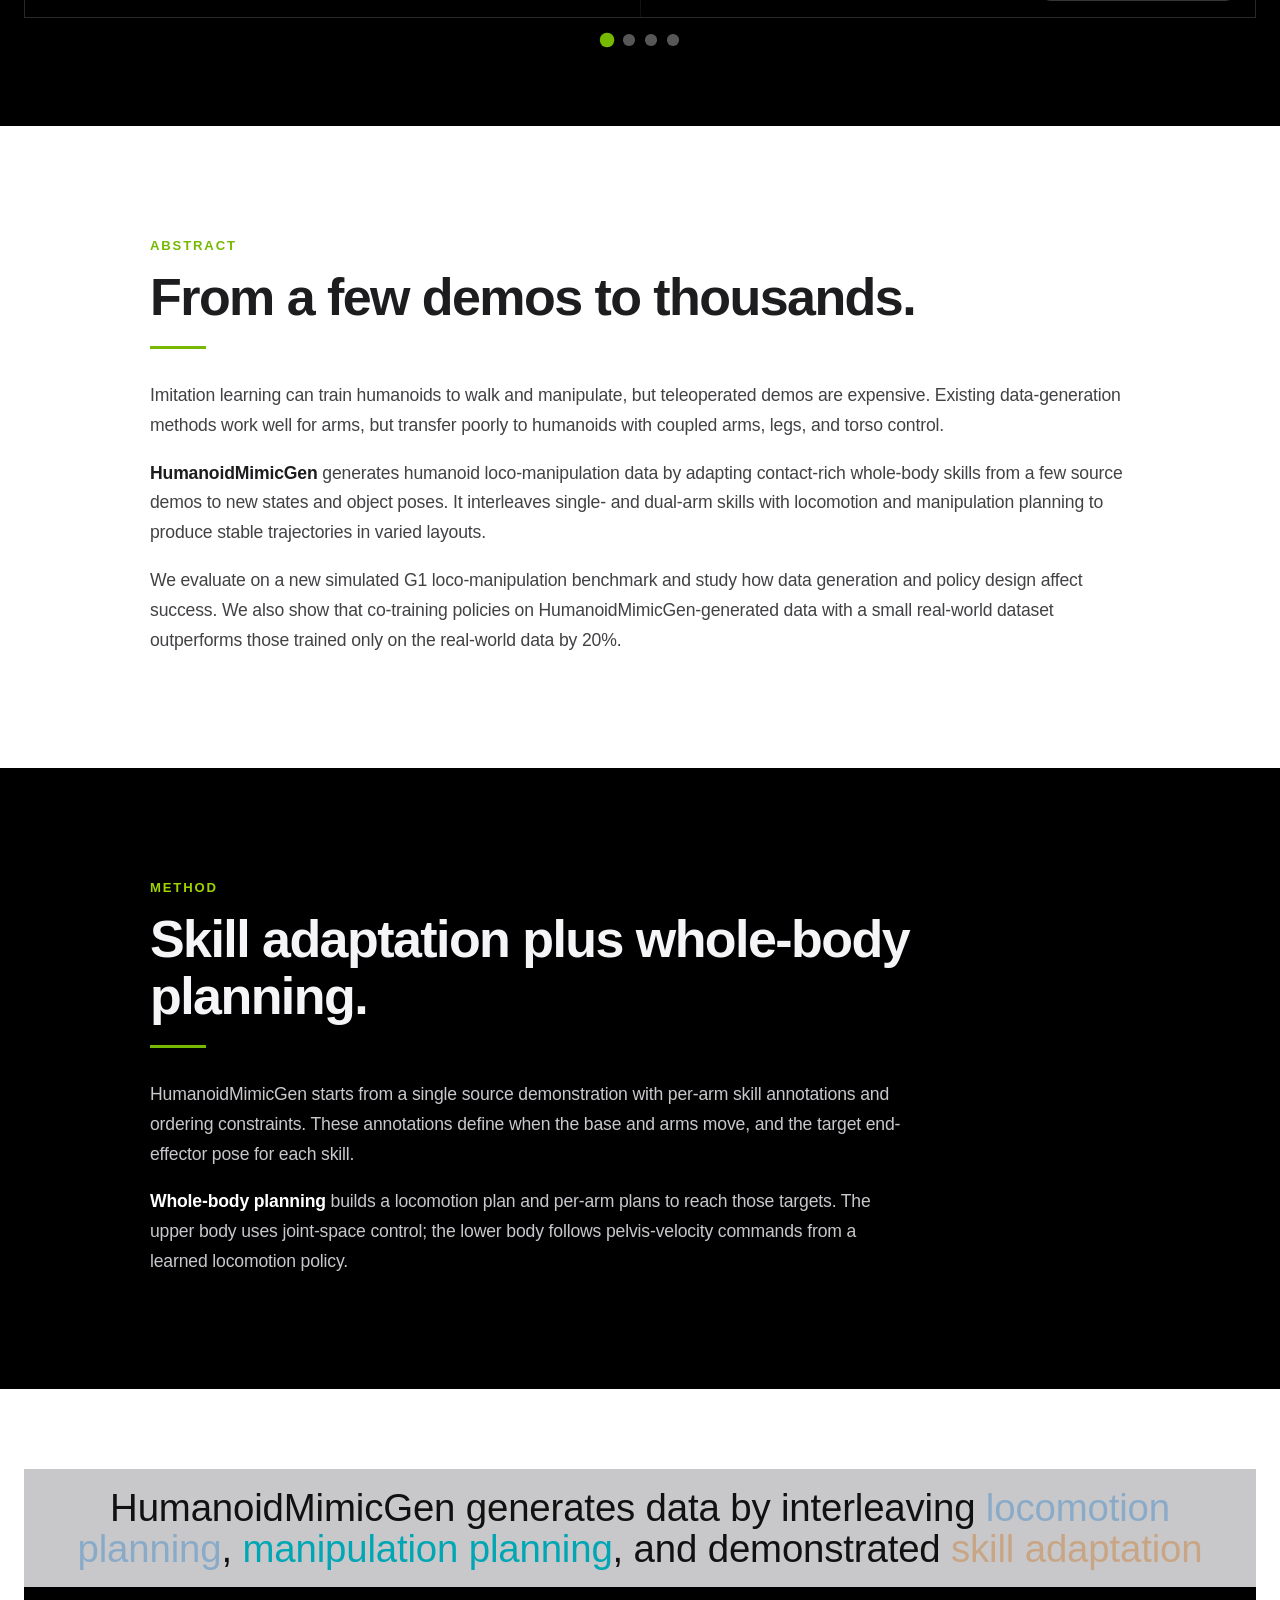
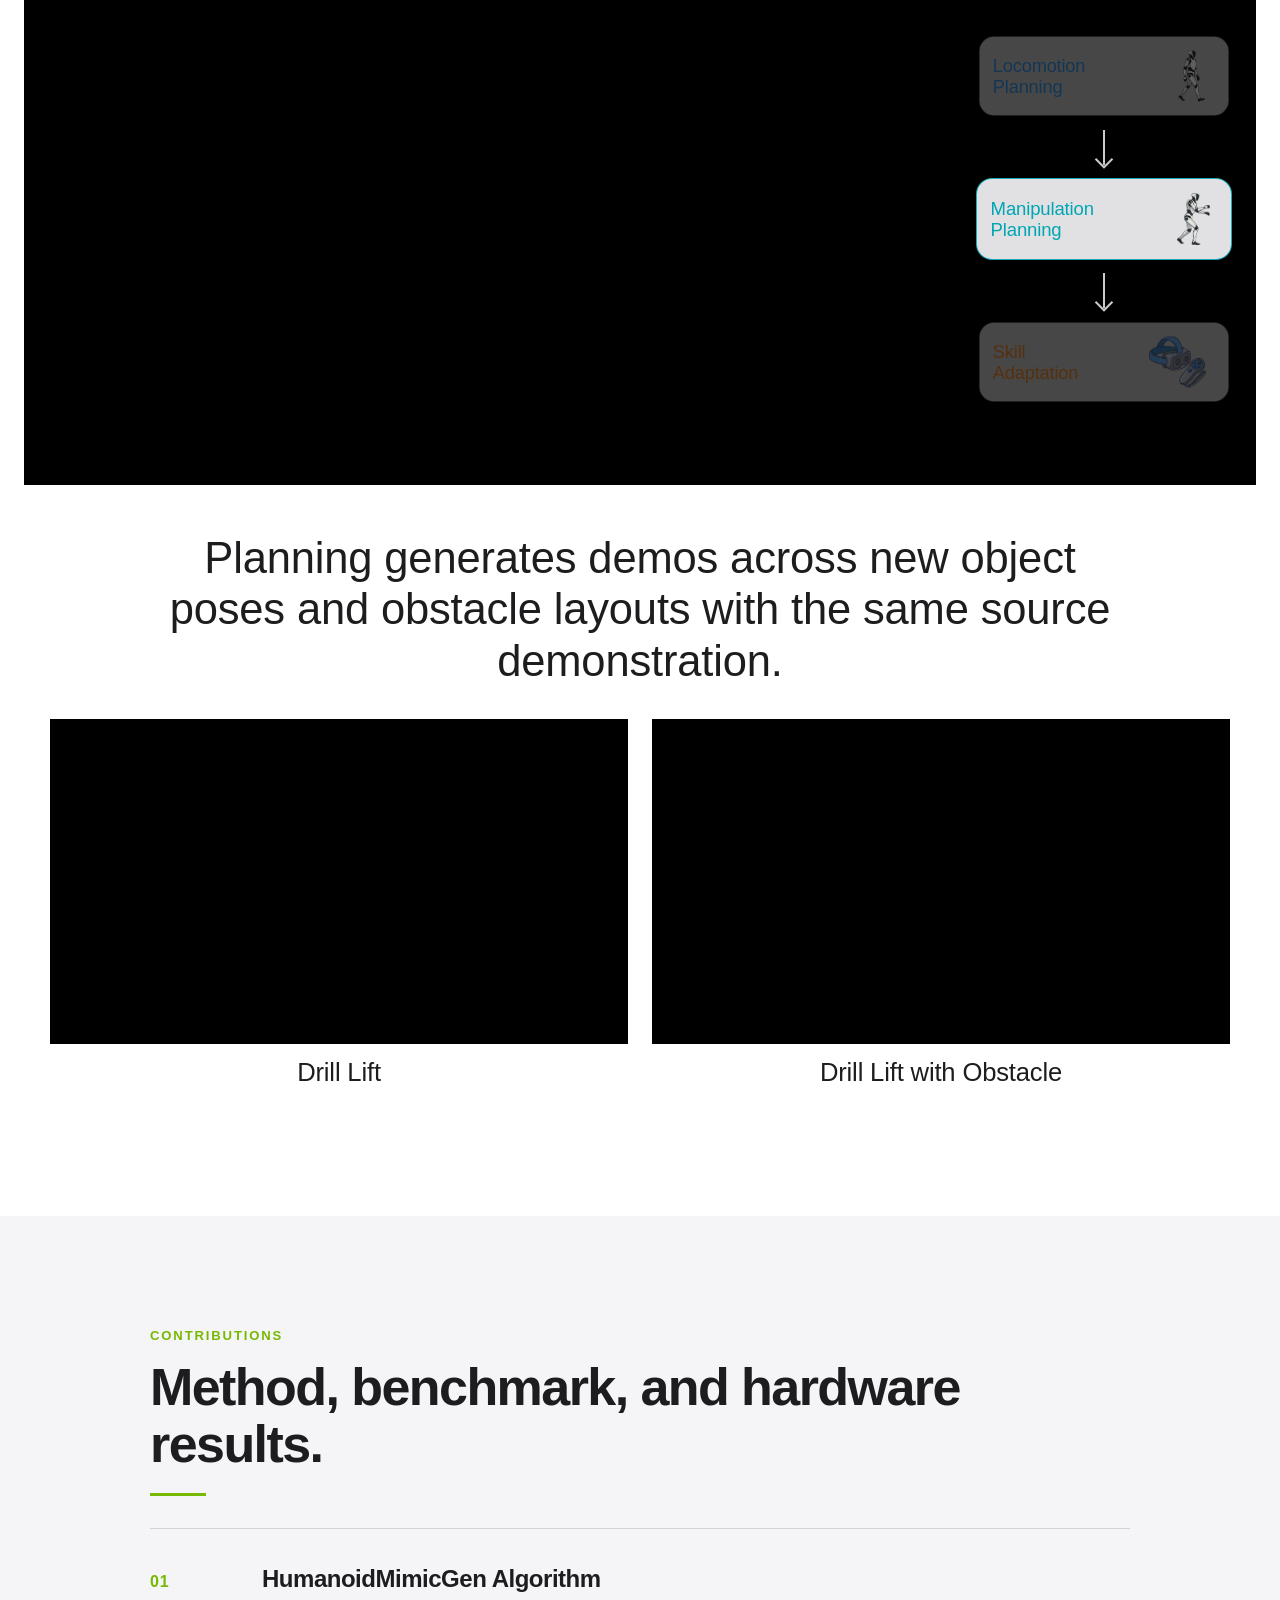
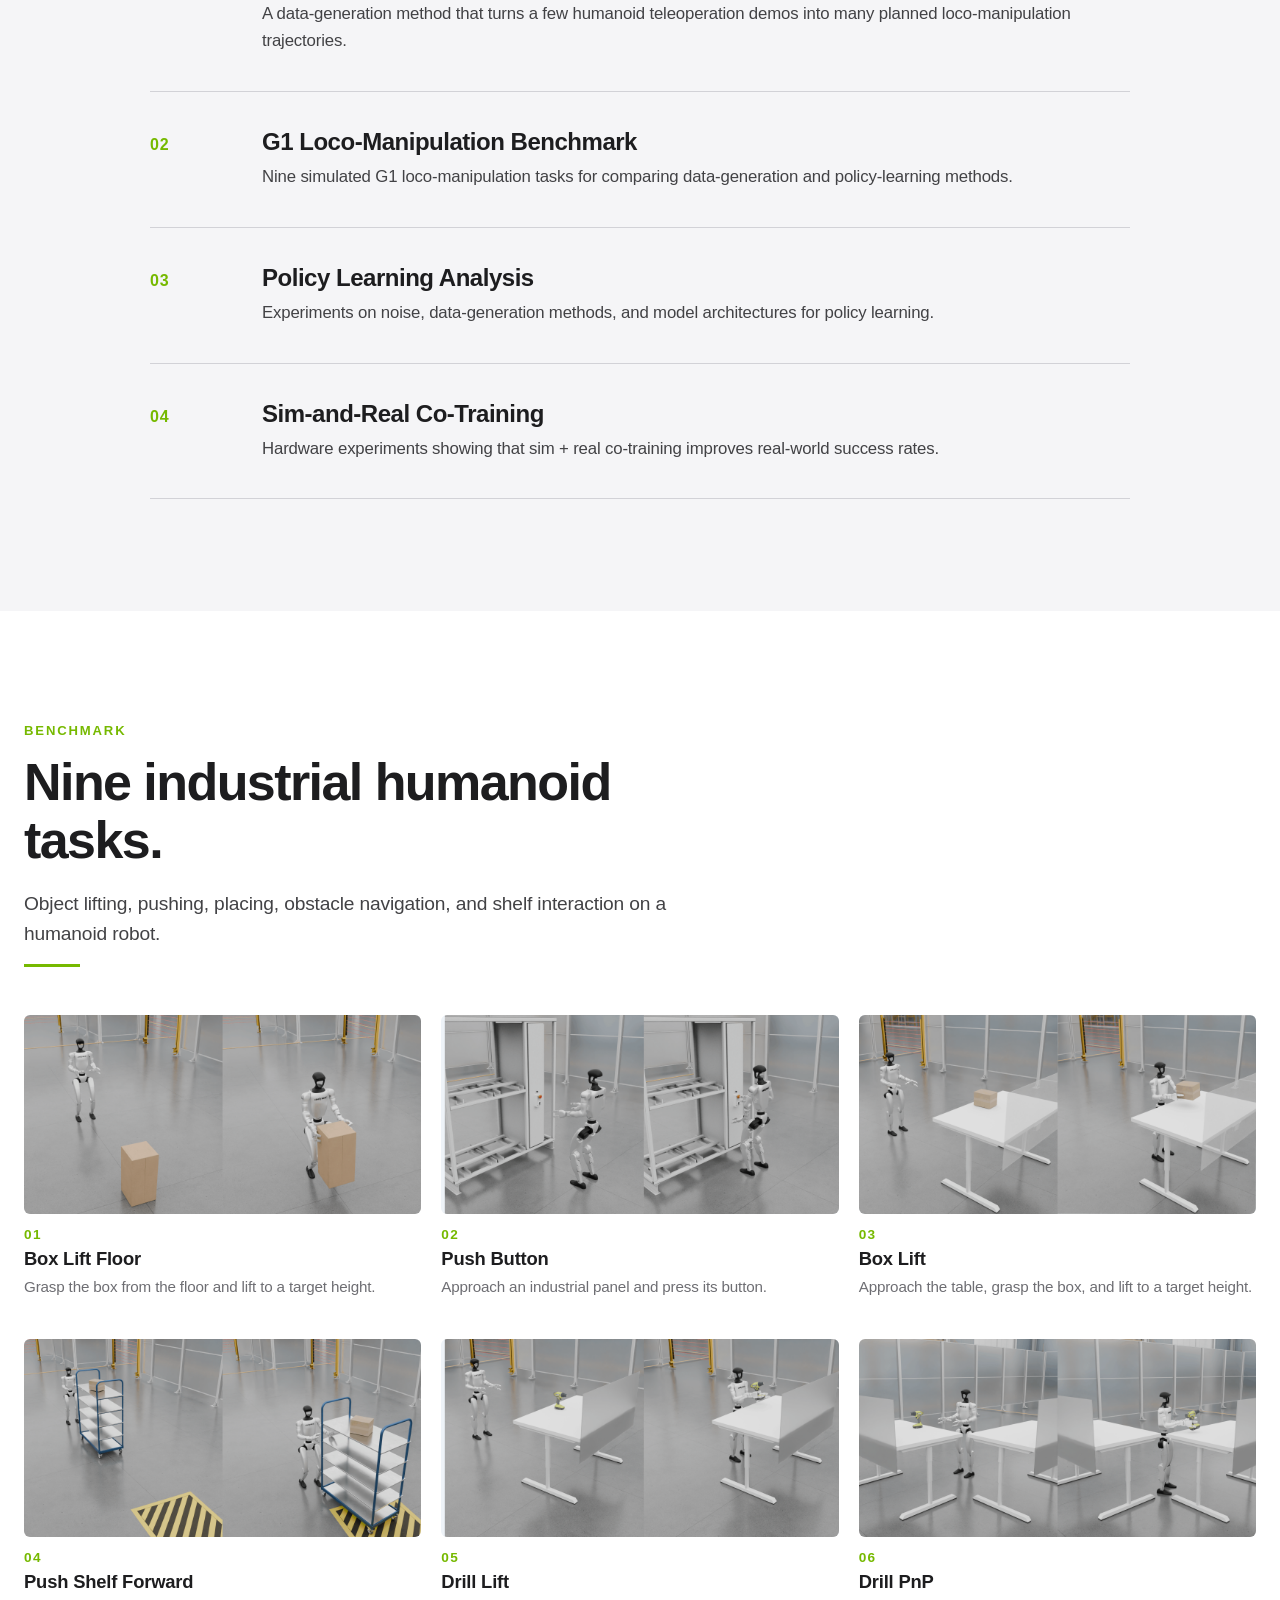
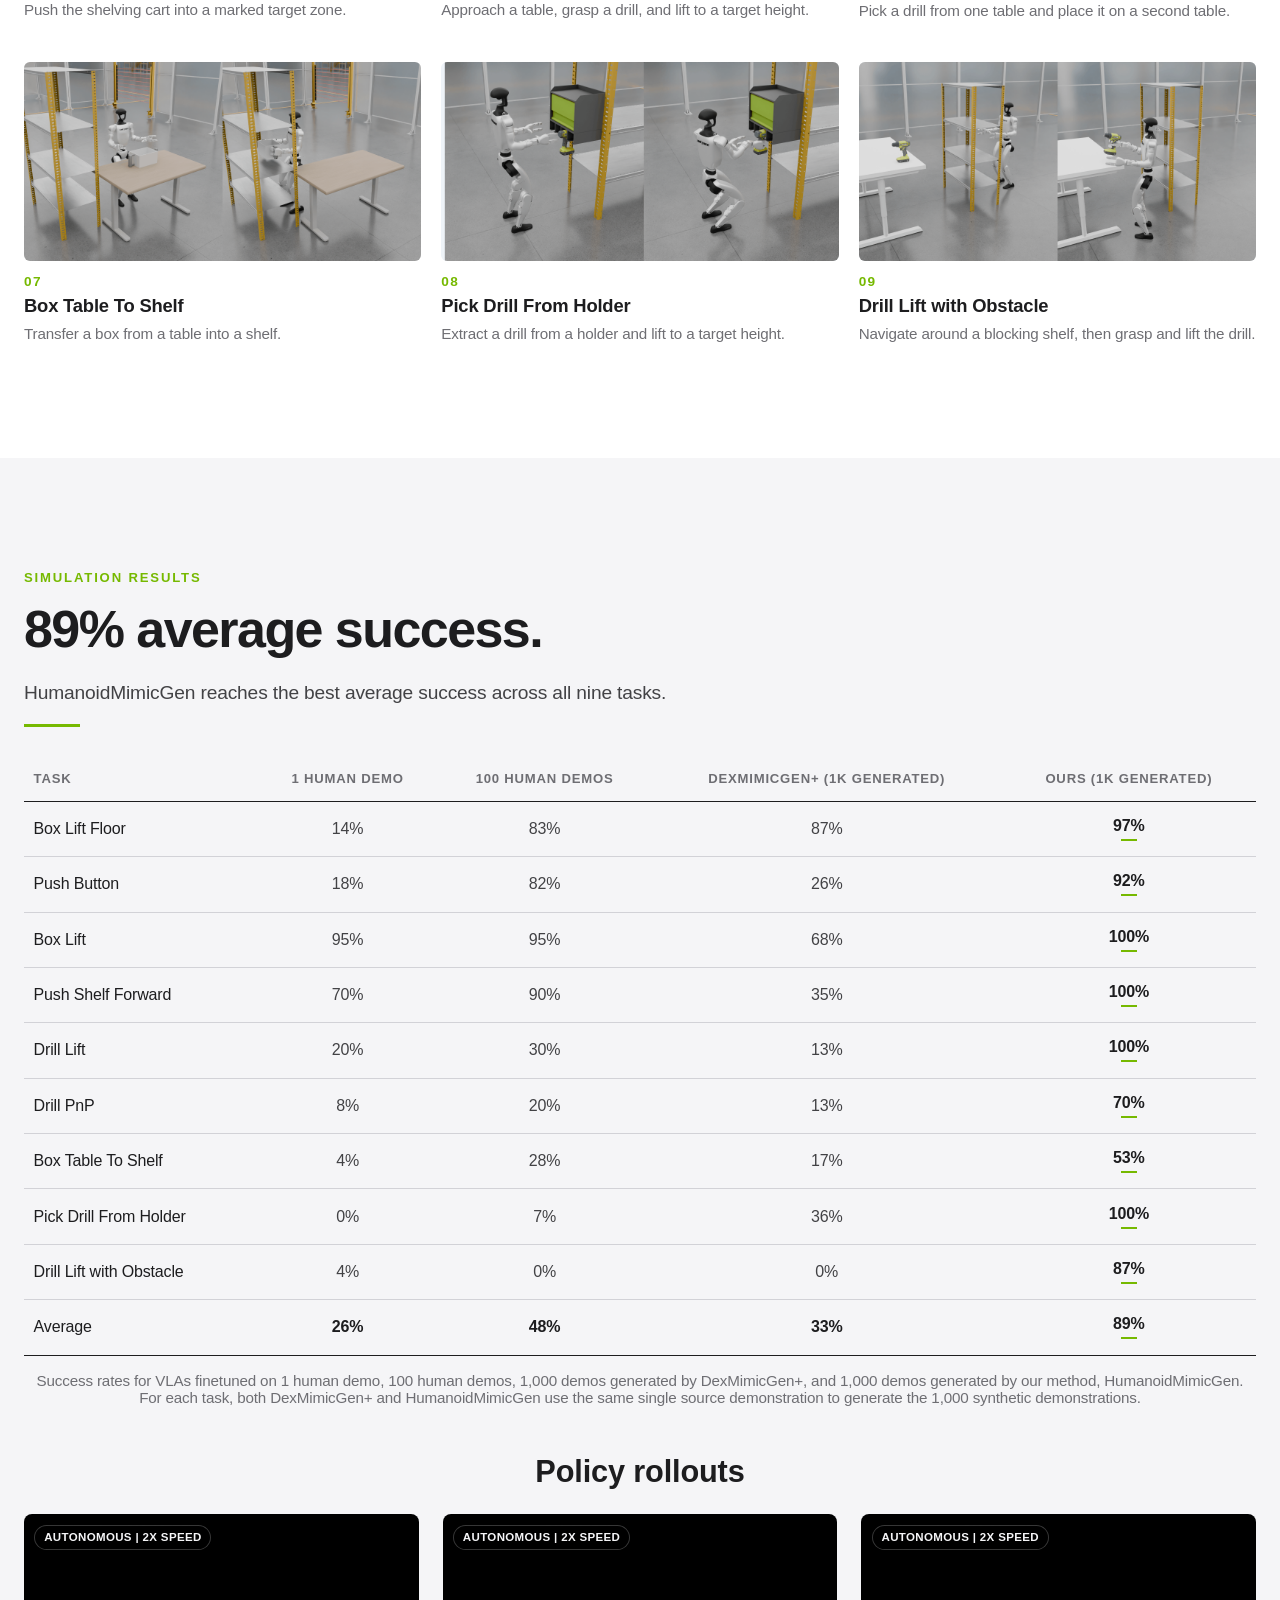
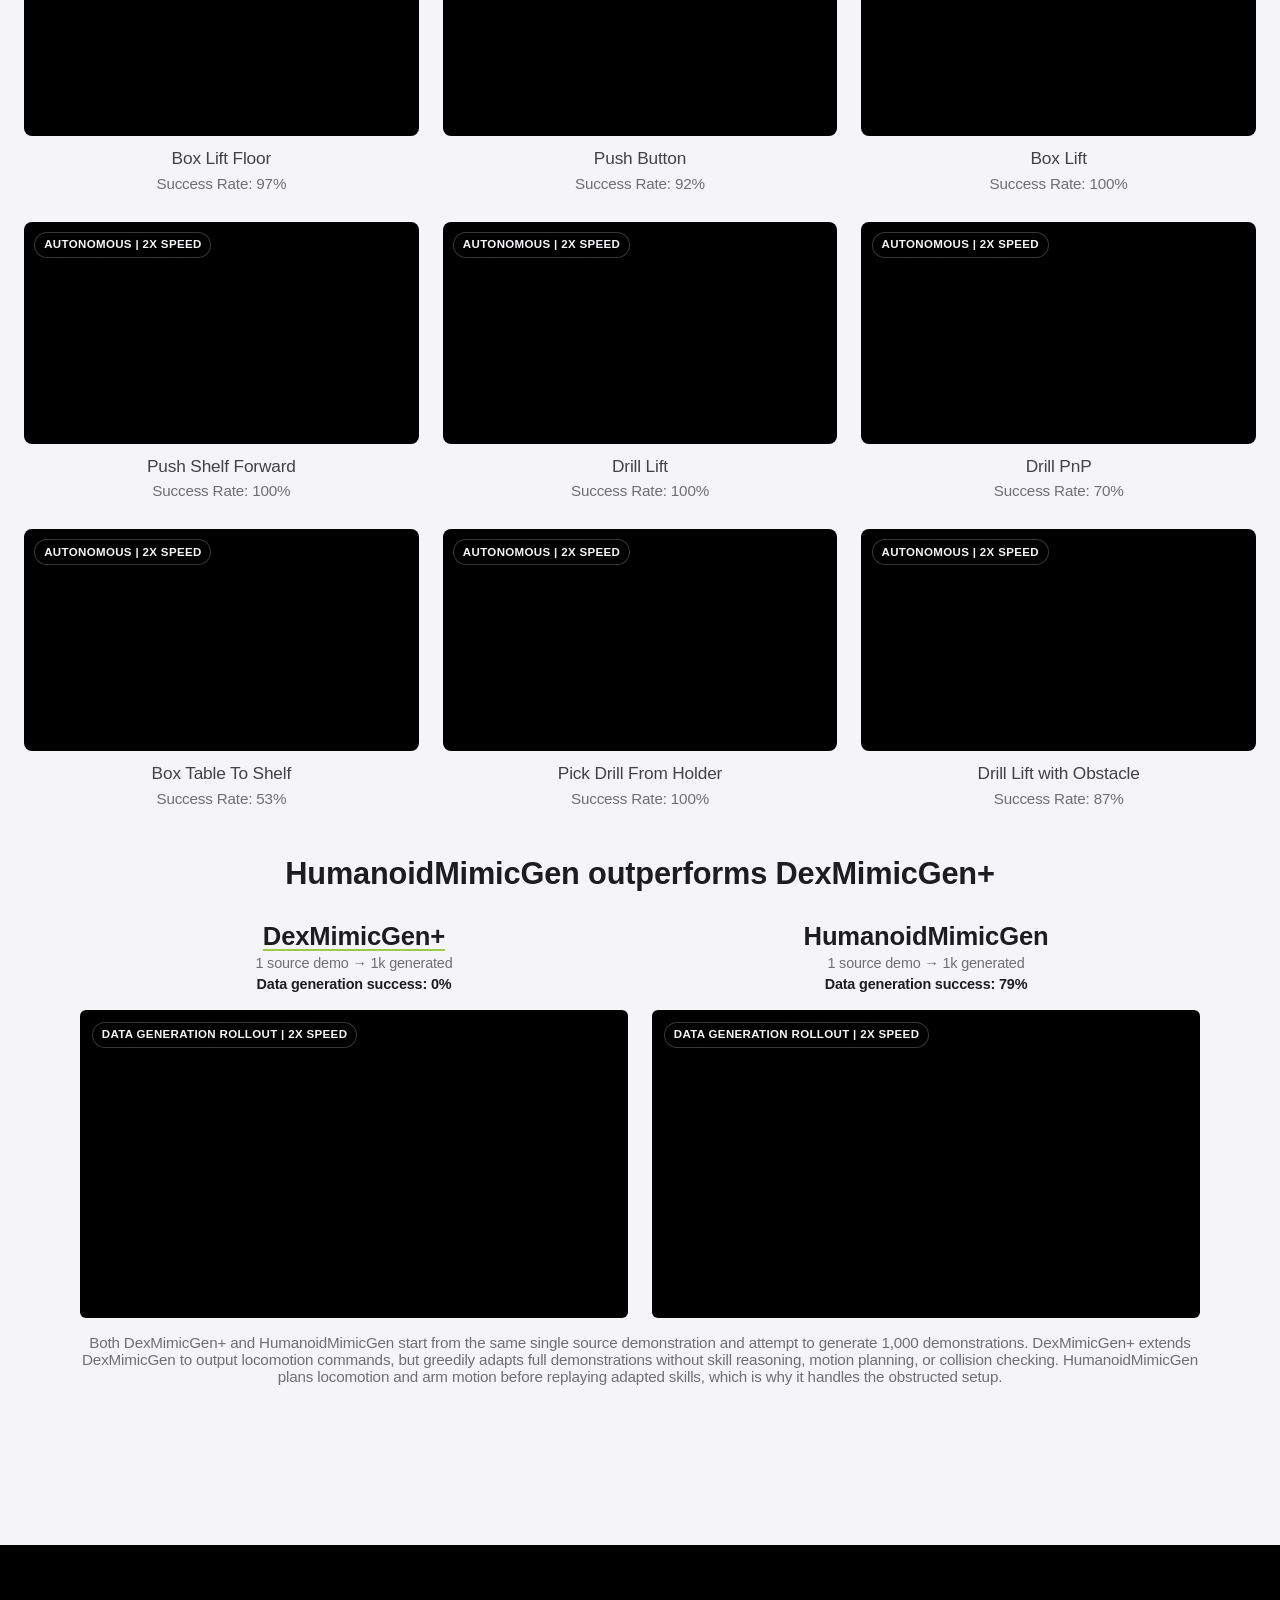
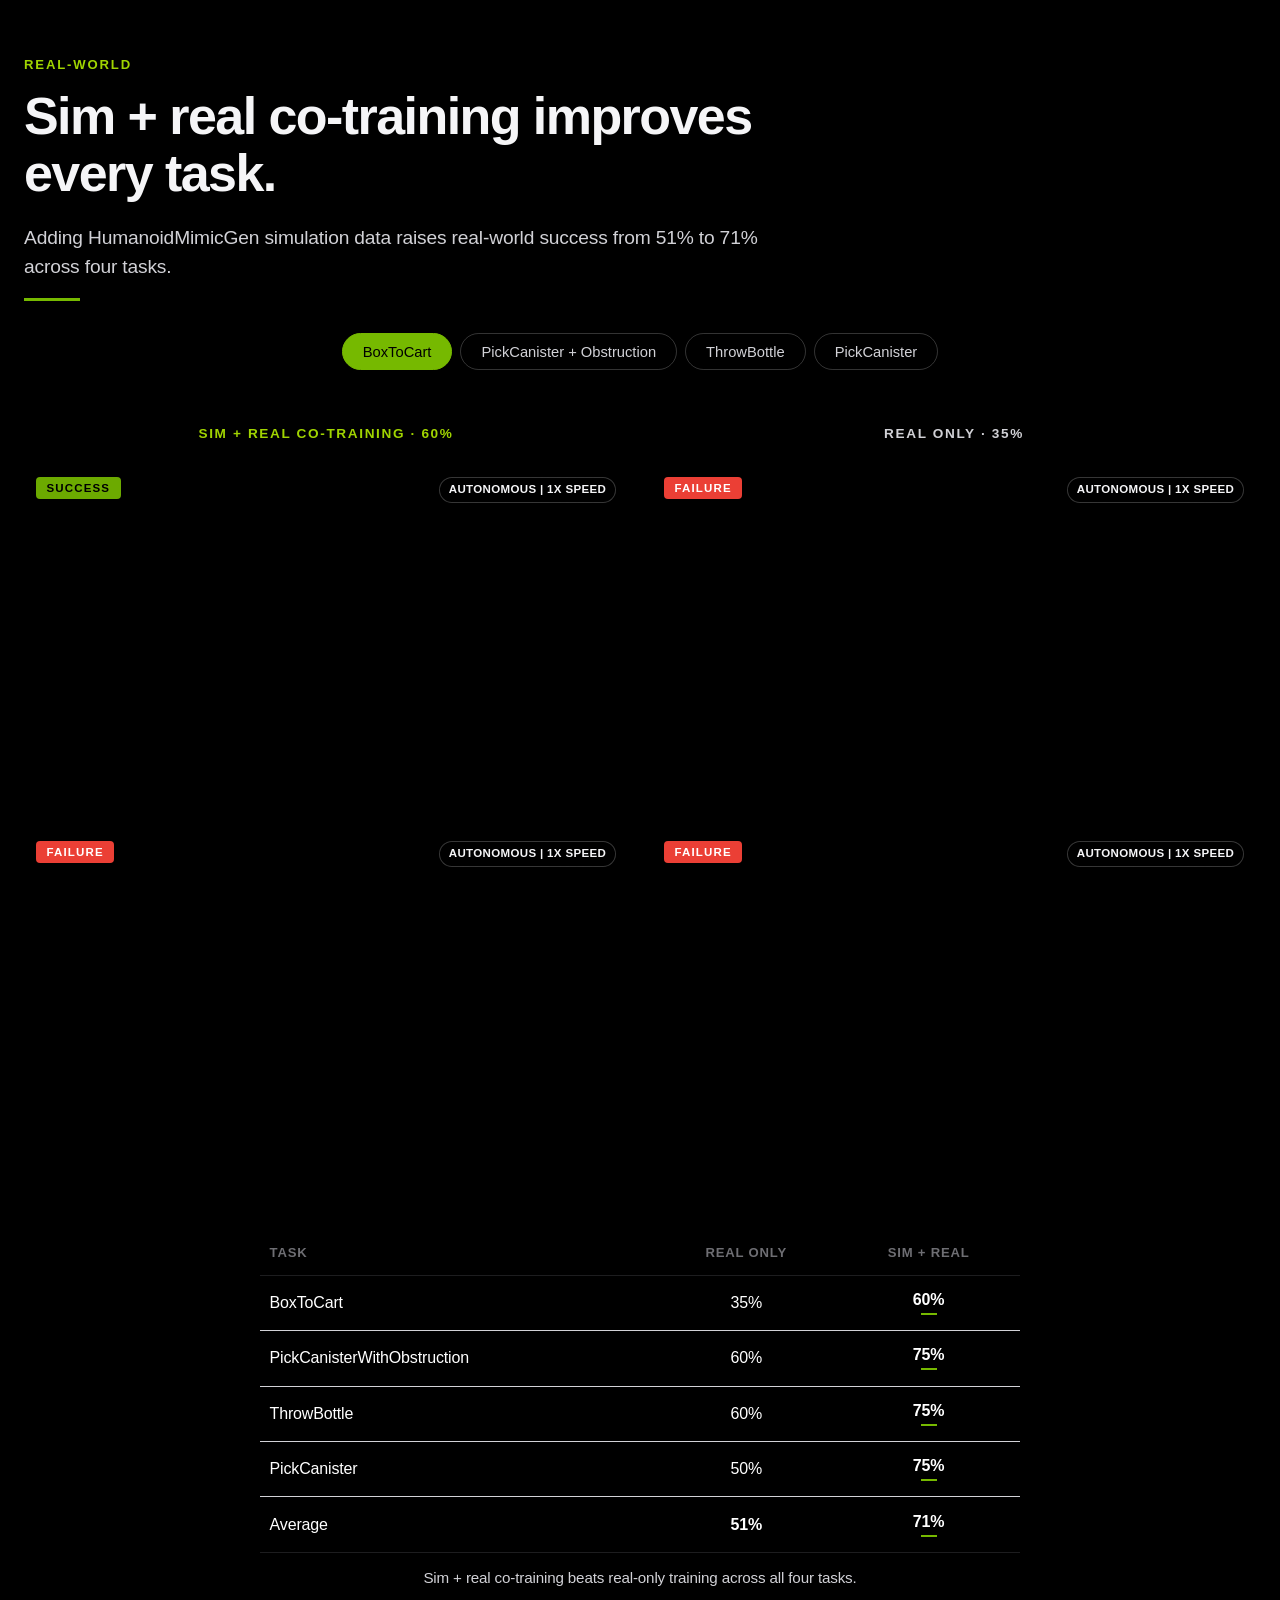
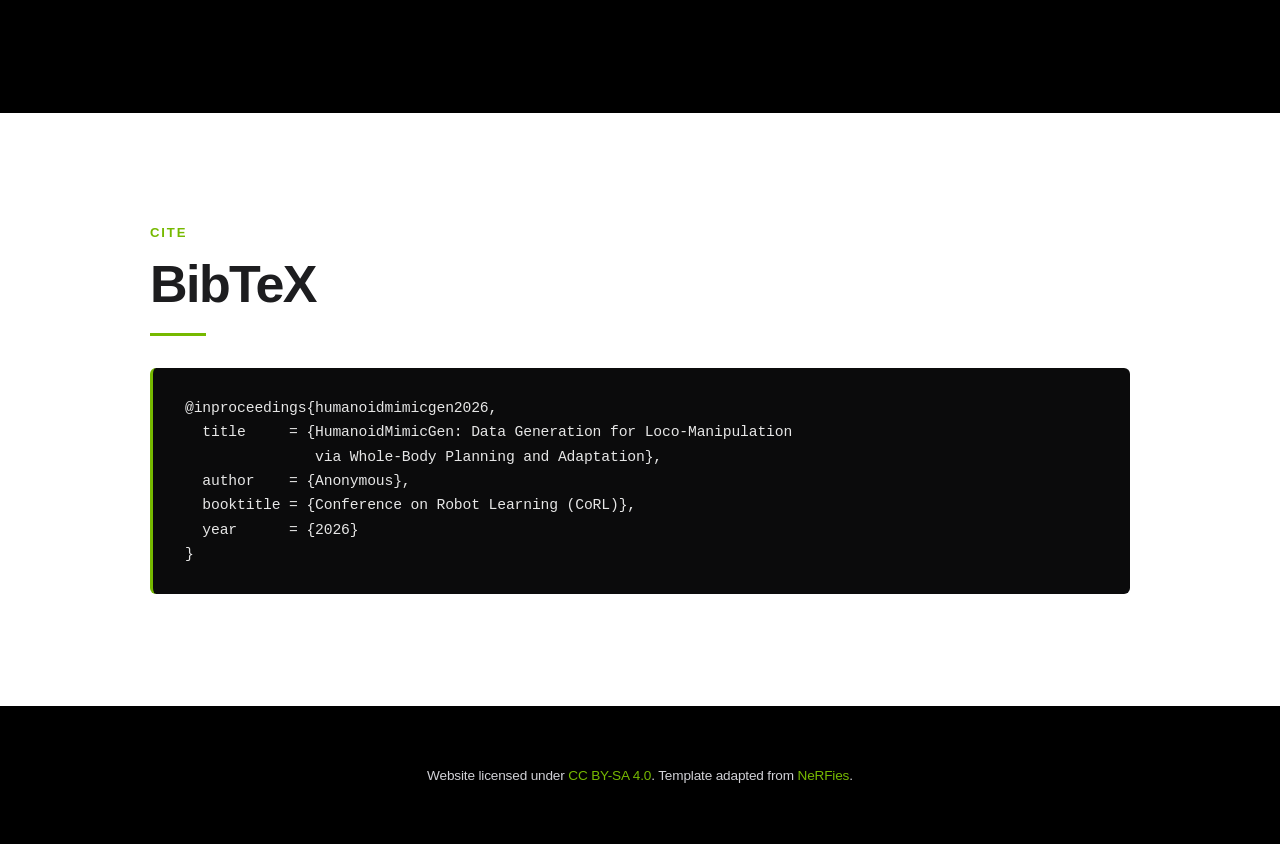
==== commit 594052dd: "Polish method and results sections" ====
--- a/arxiv.html
+++ b/arxiv.html
@@ -196,8 +196,7 @@
     </div>
     <div class="media-block planning-demo-block">
       <div class="planning-demo-copy">
-        <h3>Planning generates demos across new object poses and obstacle layouts.</h3>
-        <p>Whole-body planning keeps the robot stable while the task setup changes.</p>
+        <h3>Planning generates demos across new object poses and obstacle layouts with the same source demonstration.</h3>
       </div>
       <div class="planning-demo-grid" aria-label="Generated demonstration rollouts">
         <figure class="planning-demo-card">
@@ -261,7 +260,7 @@
     <div style="max-width: 720px;">
       <p class="eyebrow">Benchmark</p>
       <h2 class="display-2">Nine industrial humanoid tasks.</h2>
-      <p class="lede">Object lifting, pushing, placing, obstacle navigation, and shelf interaction on the Unitree G1.</p>
+      <p class="lede">Object lifting, pushing, placing, obstacle navigation, and shelf interaction on a humanoid robot.</p>
       <hr class="nv-rule">
     </div>
 
@@ -376,7 +375,7 @@
         <tr class="summary"><td>Average</td><td>26%</td><td>48%</td><td>33%</td><td class="best">89%</td></tr>
       </tbody>
     </table>
-    <p class="media-caption">Success rates for policies trained on 1 human demo, 100 human demos, or 1,000 generated demos from the same single source demo.</p>
+    <p class="media-caption">Success rates for VLAs finetuned on 1 human demo, 100 human demos, 1,000 demos generated by DexMimicGen+, and 1,000 demos generated by our method, HumanoidMimicGen. For each task, both DexMimicGen+ and HumanoidMimicGen use the same single source demonstration to generate the 1,000 synthetic demonstrations.</p>
 
     <div class="media-block">
       <h3 class="rollout-heading">Policy rollouts</h3>
@@ -424,21 +423,29 @@
       <h3 class="rollout-heading">HumanoidMimicGen outperforms DexMimicGen+</h3>
       <div class="baseline-compare-grid" aria-label="DexMimicGen+ baseline versus HumanoidMimicGen">
         <figure class="baseline-compare-card">
-          <figcaption><a href="https://dexmimicgen.github.io/" target="_blank" rel="noopener">DexMimicGen+</a><small>1 source demo → 1k generated · success: 0%</small></figcaption>
+          <figcaption>
+            <a href="https://dexmimicgen.github.io/" target="_blank" rel="noopener">DexMimicGen+</a>
+            <small>1 source demo → 1k generated</small>
+            <small class="baseline-success">Data generation success: 0%</small>
+          </figcaption>
           <div class="baseline-video-wrap">
             <video playsinline autoplay loop muted preload="metadata" src="./resources/baseline-comparison/dexmimicgen-failure.mp4"></video>
             <span>Data generation rollout | 2x speed</span>
           </div>
         </figure>
         <figure class="baseline-compare-card">
-          <figcaption><span>HumanoidMimicGen</span><small>1 source demo → 1k generated · success: 79%</small></figcaption>
+          <figcaption>
+            <span>HumanoidMimicGen</span>
+            <small>1 source demo → 1k generated</small>
+            <small class="baseline-success">Data generation success: 79%</small>
+          </figcaption>
           <div class="baseline-video-wrap">
             <video playsinline autoplay loop muted preload="metadata" src="./resources/baseline-comparison/humanoidmg-success.mp4"></video>
             <span>Data generation rollout | 2x speed</span>
           </div>
         </figure>
       </div>
-      <p class="media-caption">Both methods start from the same single source demonstration and attempt to generate 1,000 demonstrations. DexMimicGen+ extends DexMimicGen to output locomotion commands, but greedily adapts full demonstrations without skill reasoning, motion planning, or collision checking. HumanoidMimicGen plans locomotion and arm motion before replaying adapted skills, which is why it handles the obstructed setup.</p>
+      <p class="media-caption">Both DexMimicGen+ and HumanoidMimicGen start from the same single source demonstration and attempt to generate 1,000 demonstrations. DexMimicGen+ extends DexMimicGen to output locomotion commands, but greedily adapts full demonstrations without skill reasoning, motion planning, or collision checking. HumanoidMimicGen plans locomotion and arm motion before replaying adapted skills, which is why it handles the obstructed setup.</p>
     </div>
 
   </div>
--- a/static/css/index.css
+++ b/static/css/index.css
@@ -587,10 +587,11 @@
 
 .baseline-compare-card figcaption {
   display: flex;
-  align-items: baseline;
+  flex-direction: column;
+  align-items: center;
   justify-content: center;
-  gap: 0.6rem;
-  min-height: 2.6rem;
+  gap: 0.25rem;
+  min-height: 5rem;
   color: var(--ink);
   font-size: clamp(1.2rem, 2vw, 1.6rem);
   font-weight: 600;
@@ -601,8 +602,14 @@
 
 .baseline-compare-card figcaption small {
   color: var(--ink-mute);
-  font-size: 0.95rem;
+  display: block;
+  font-size: 0.9rem;
   font-weight: 500;
+}
+
+.baseline-compare-card figcaption .baseline-success {
+  color: var(--ink);
+  font-weight: 600;
 }
 
 .baseline-compare-card figcaption a {
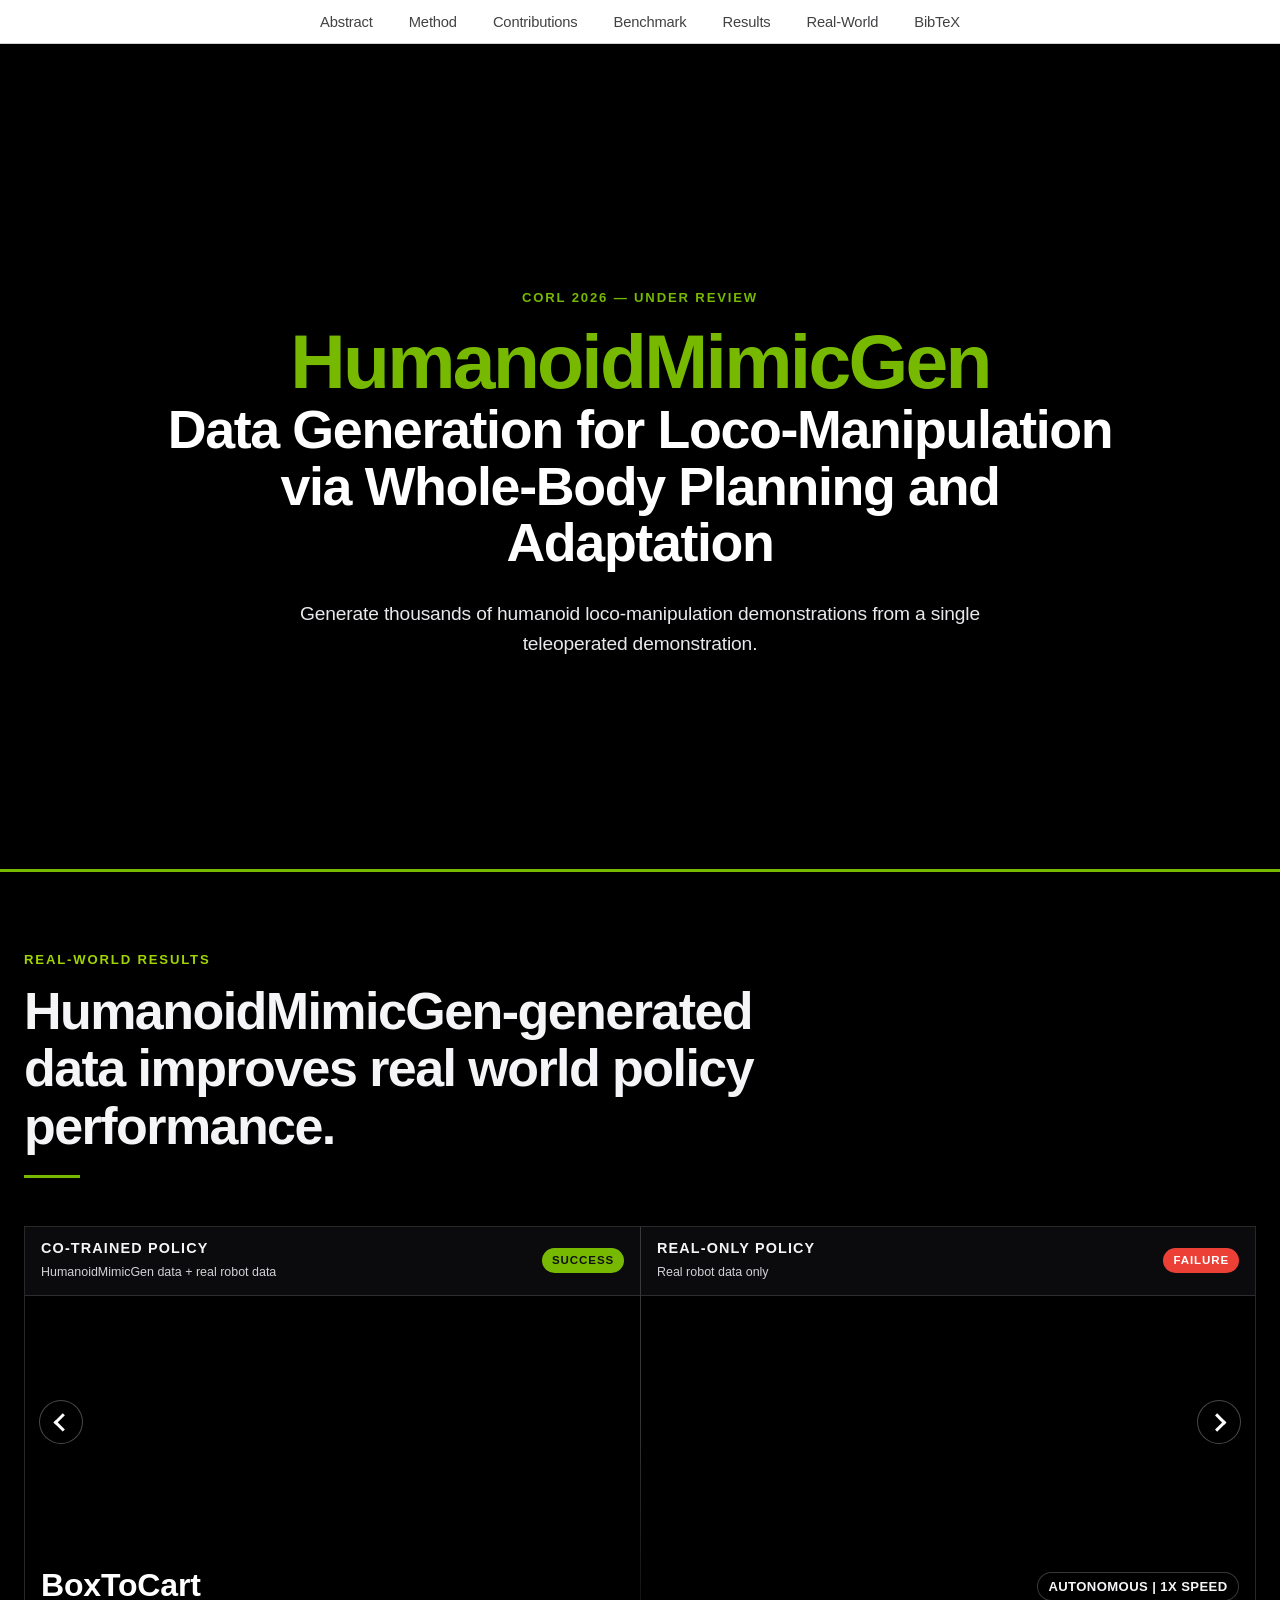
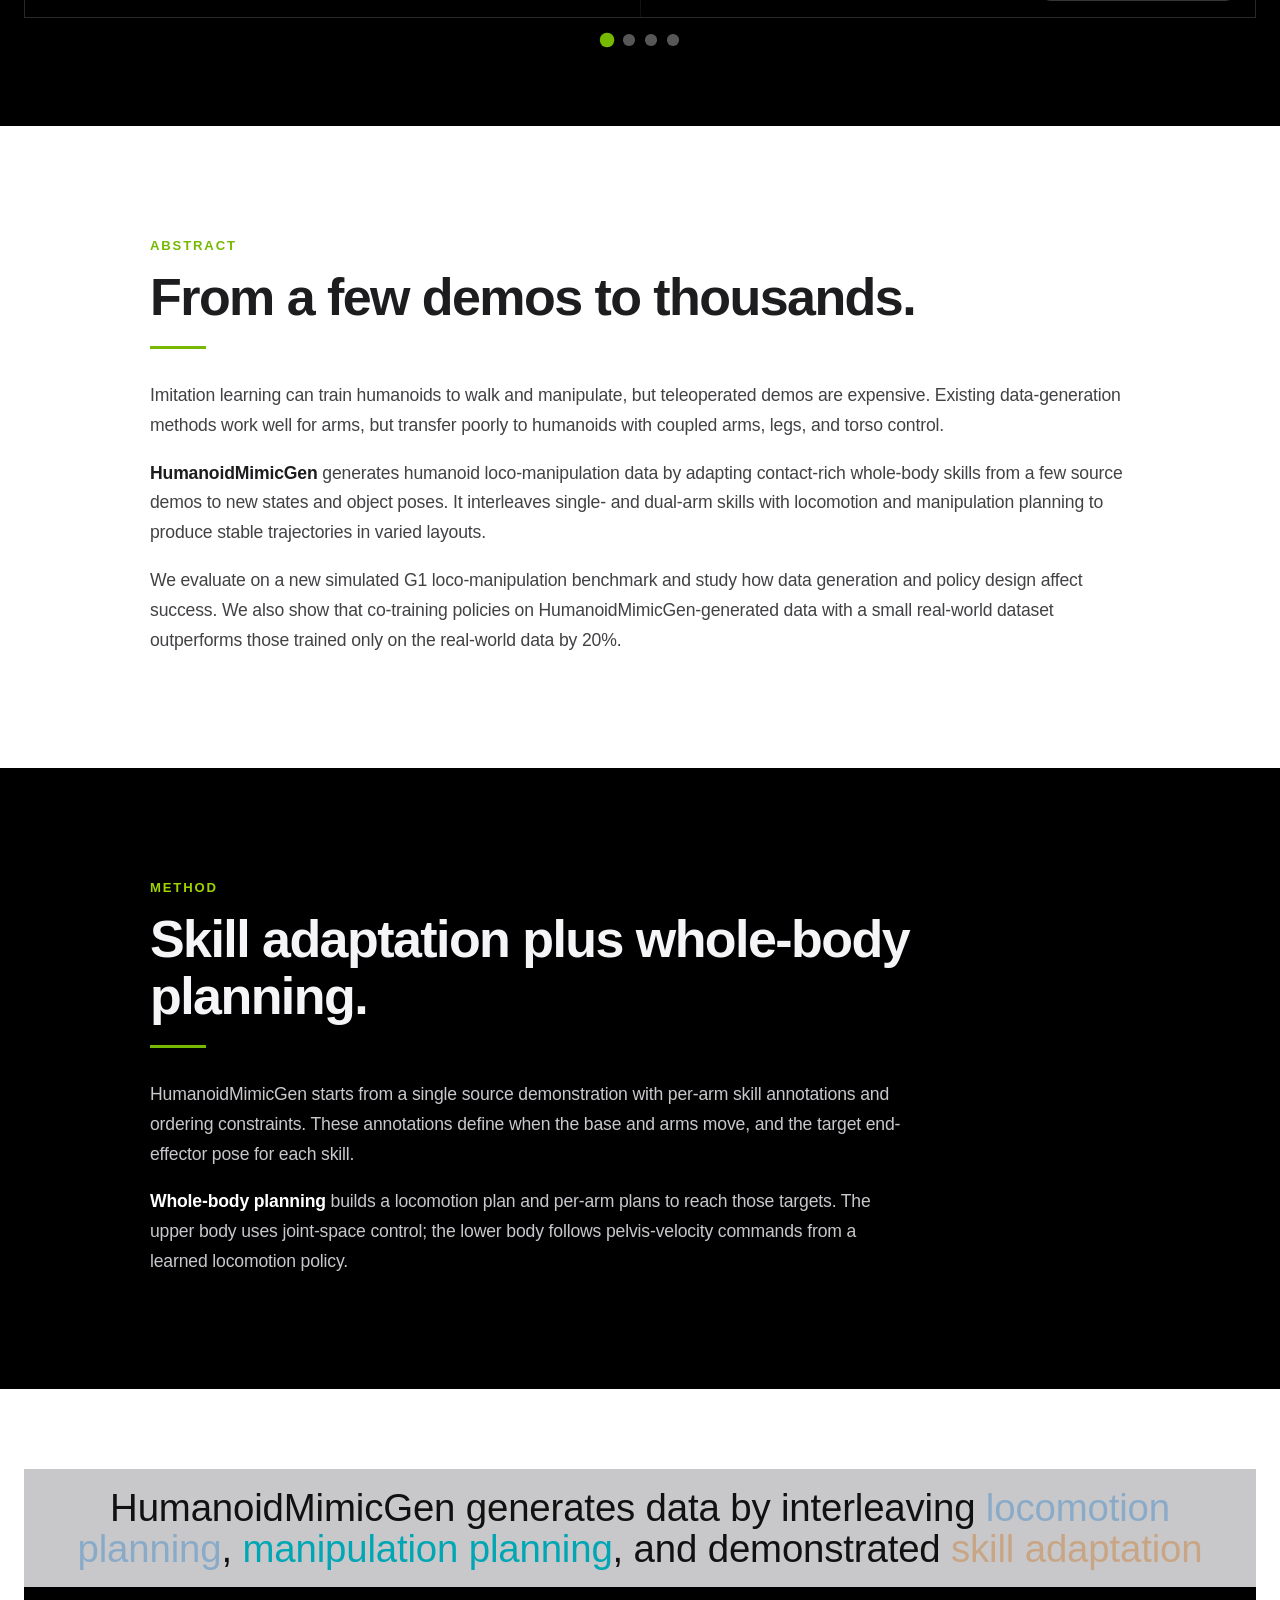
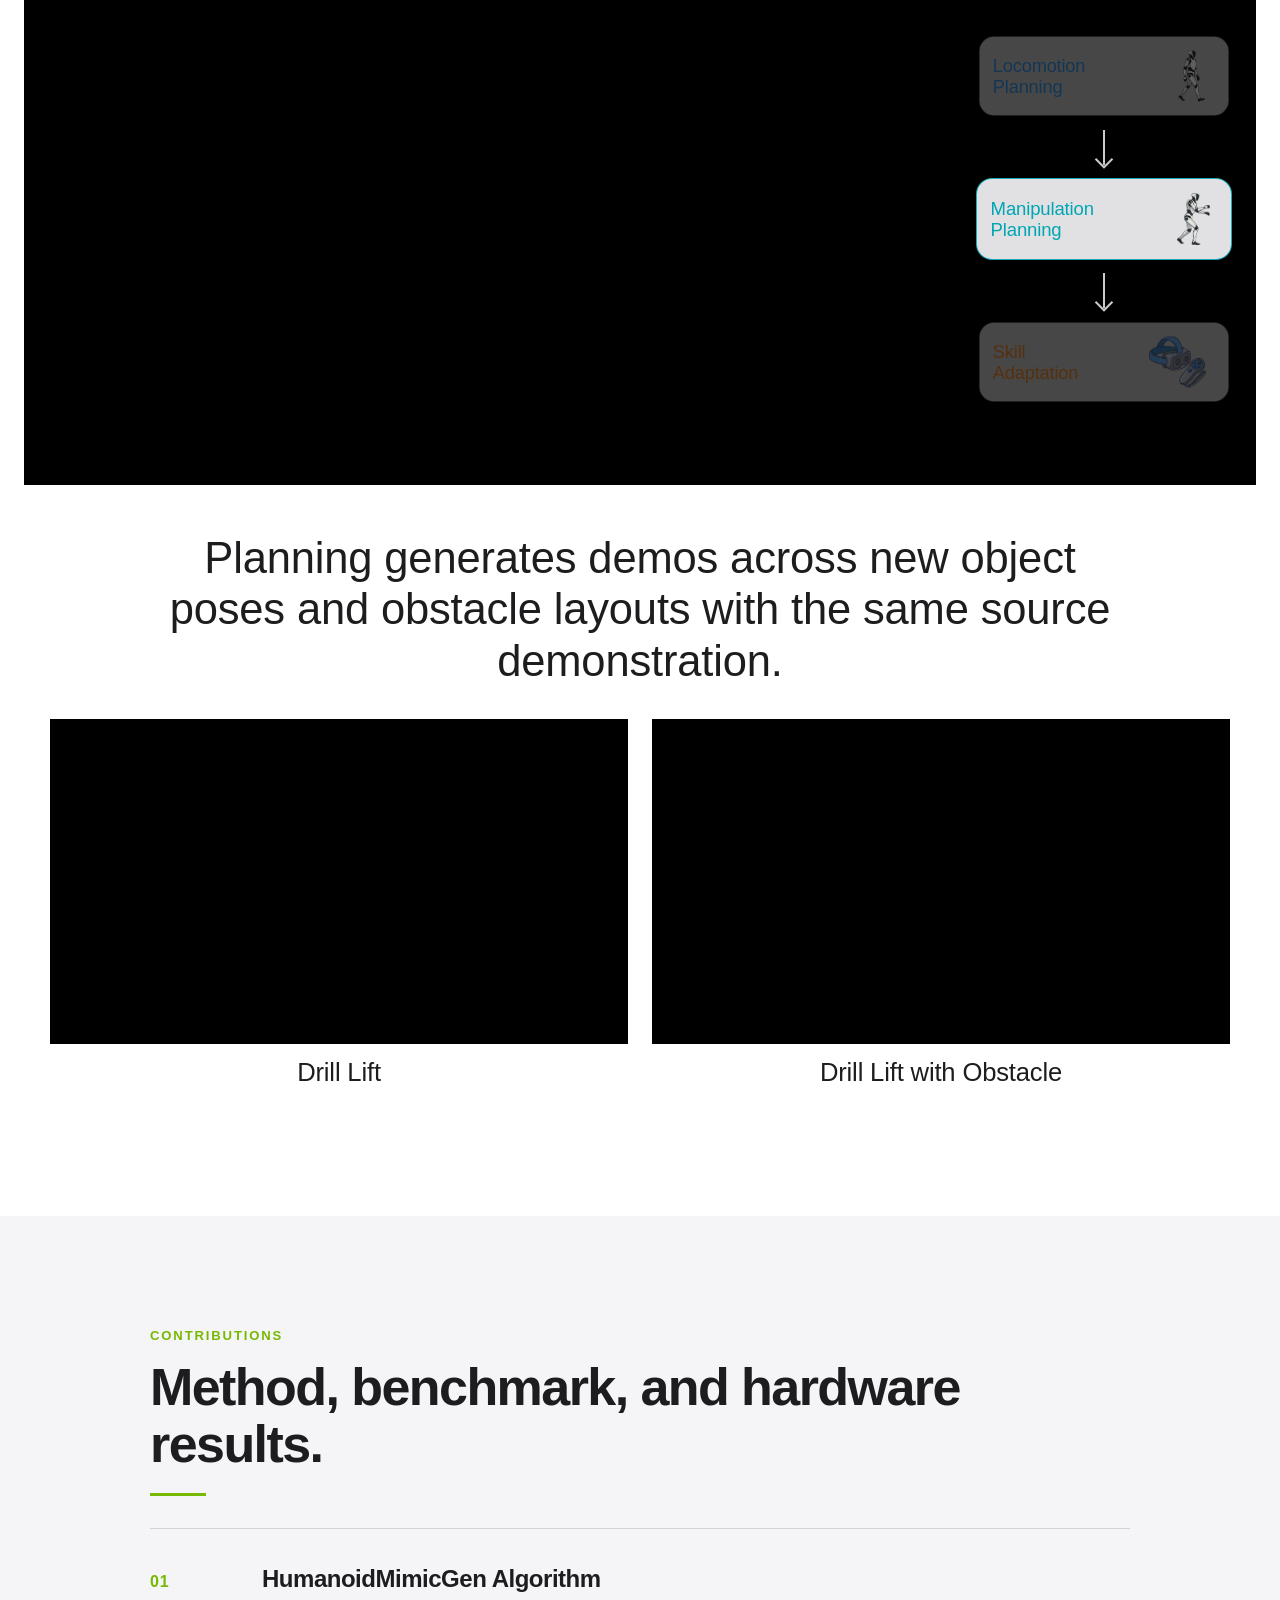
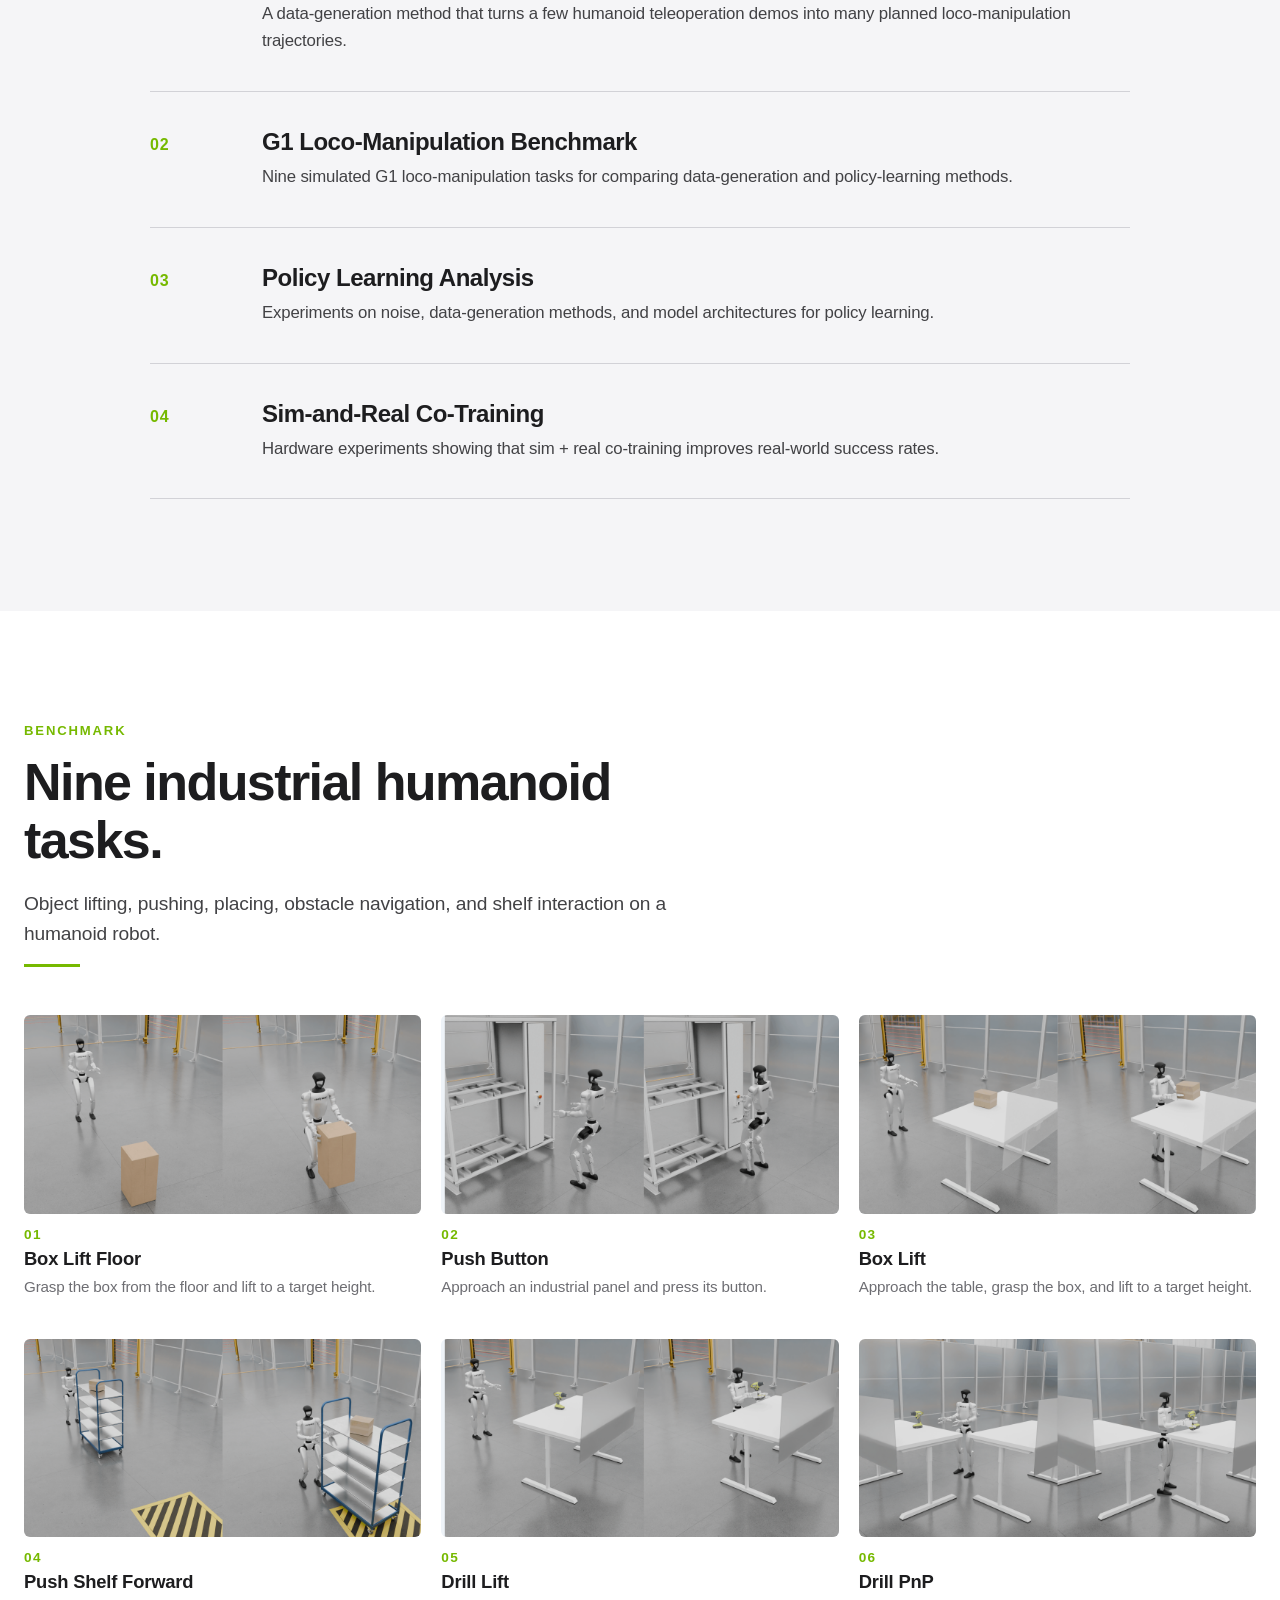
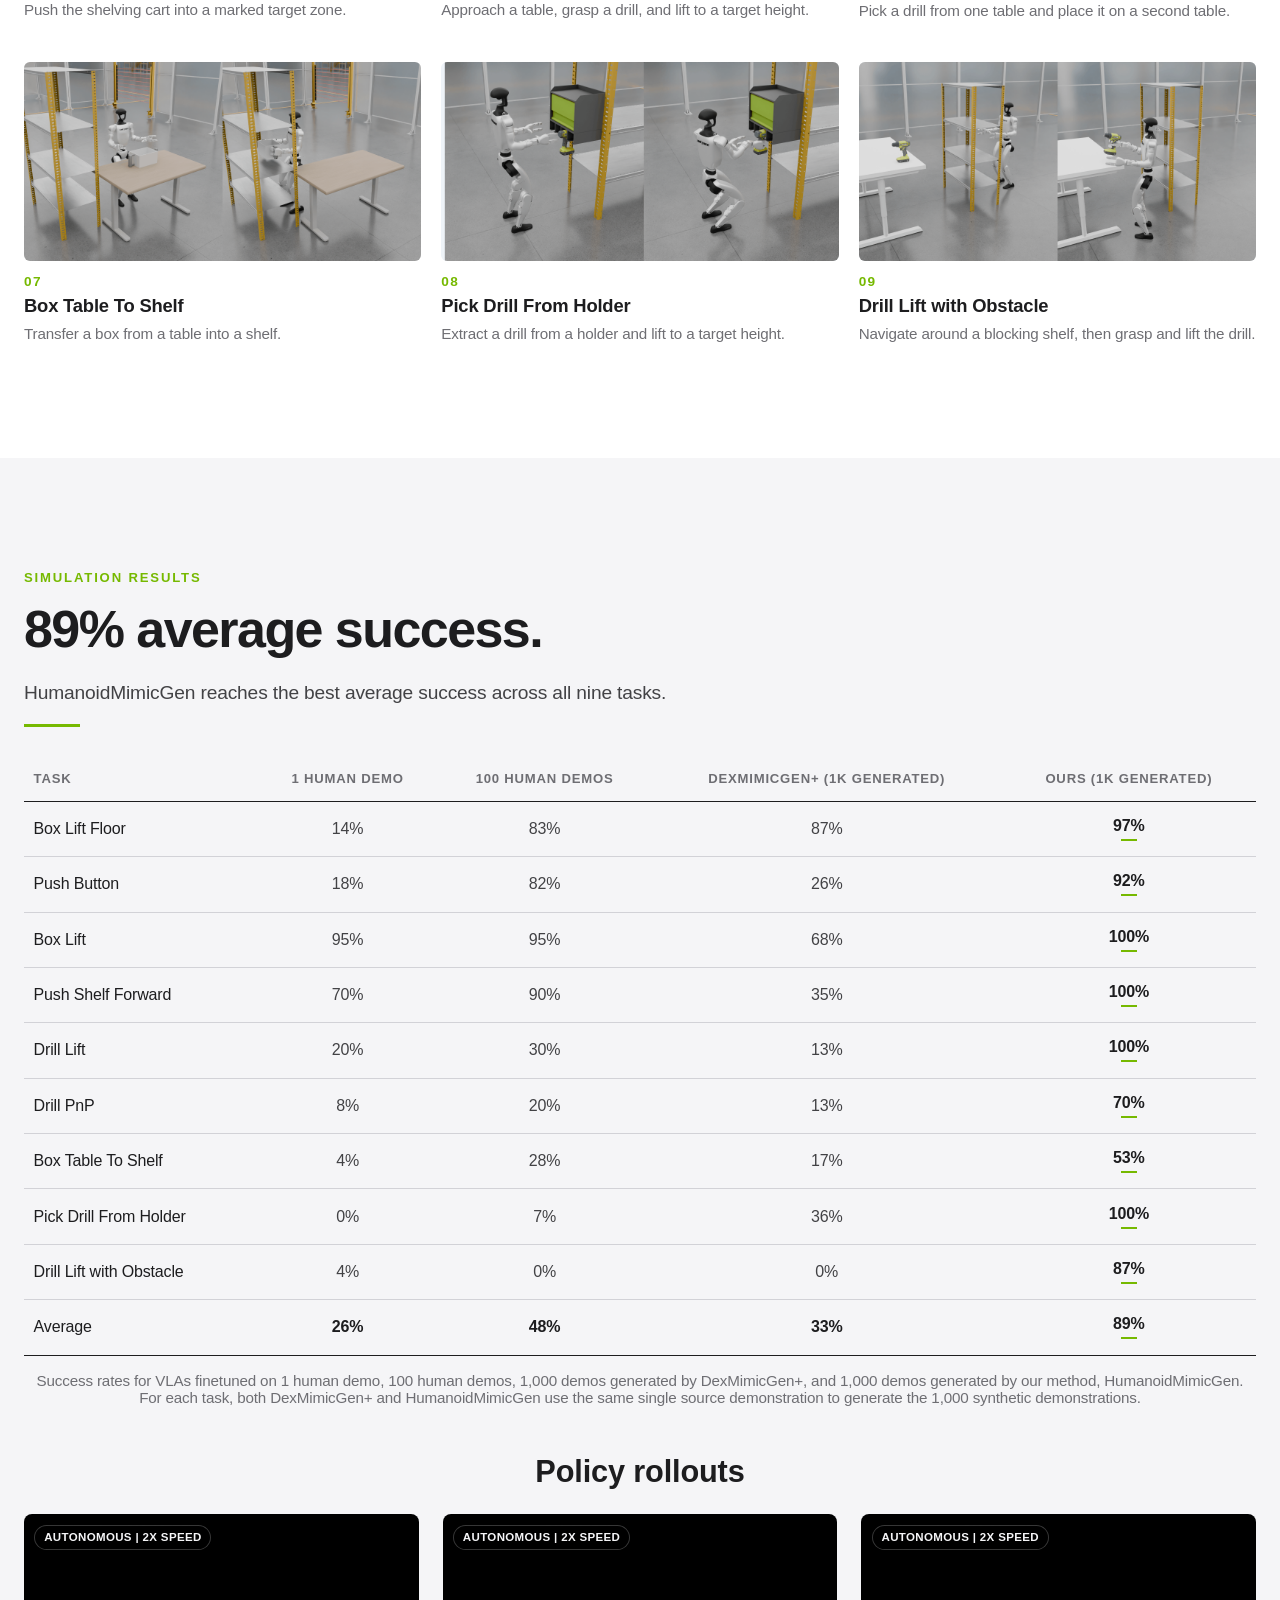
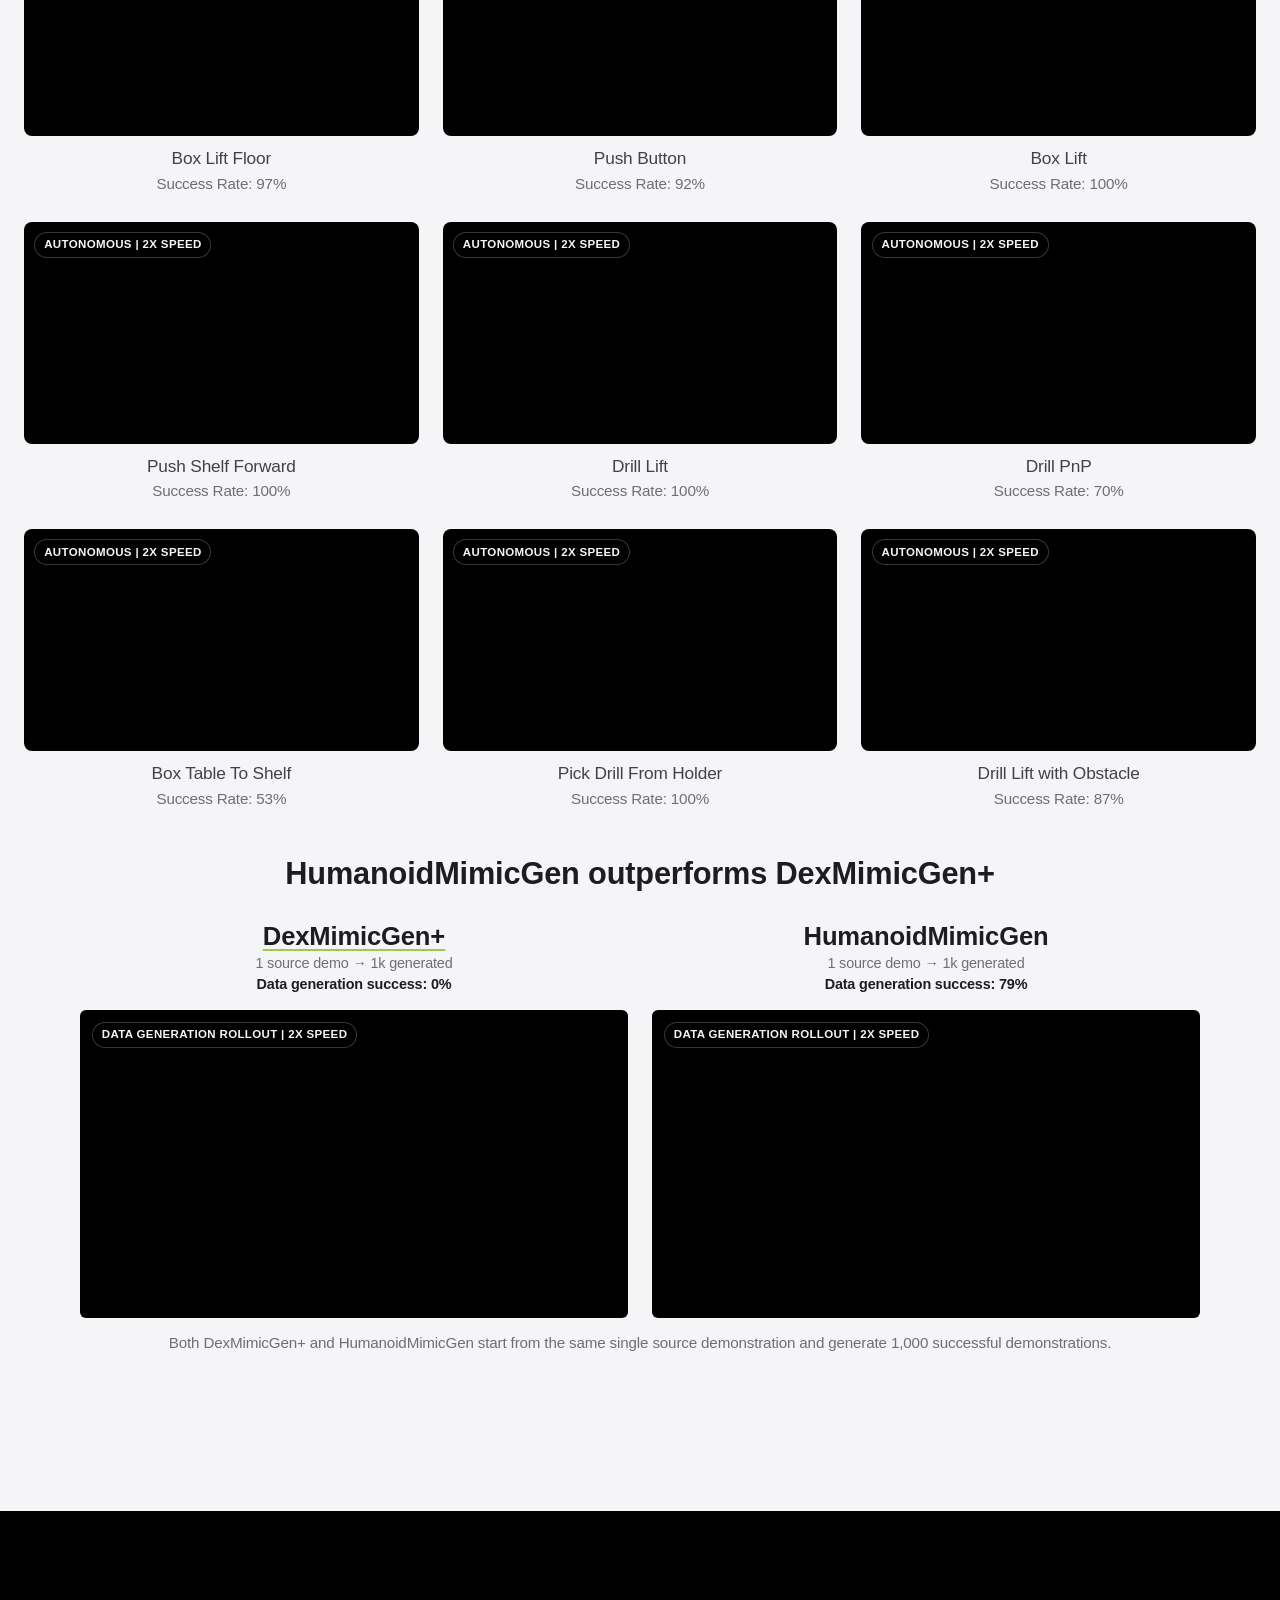
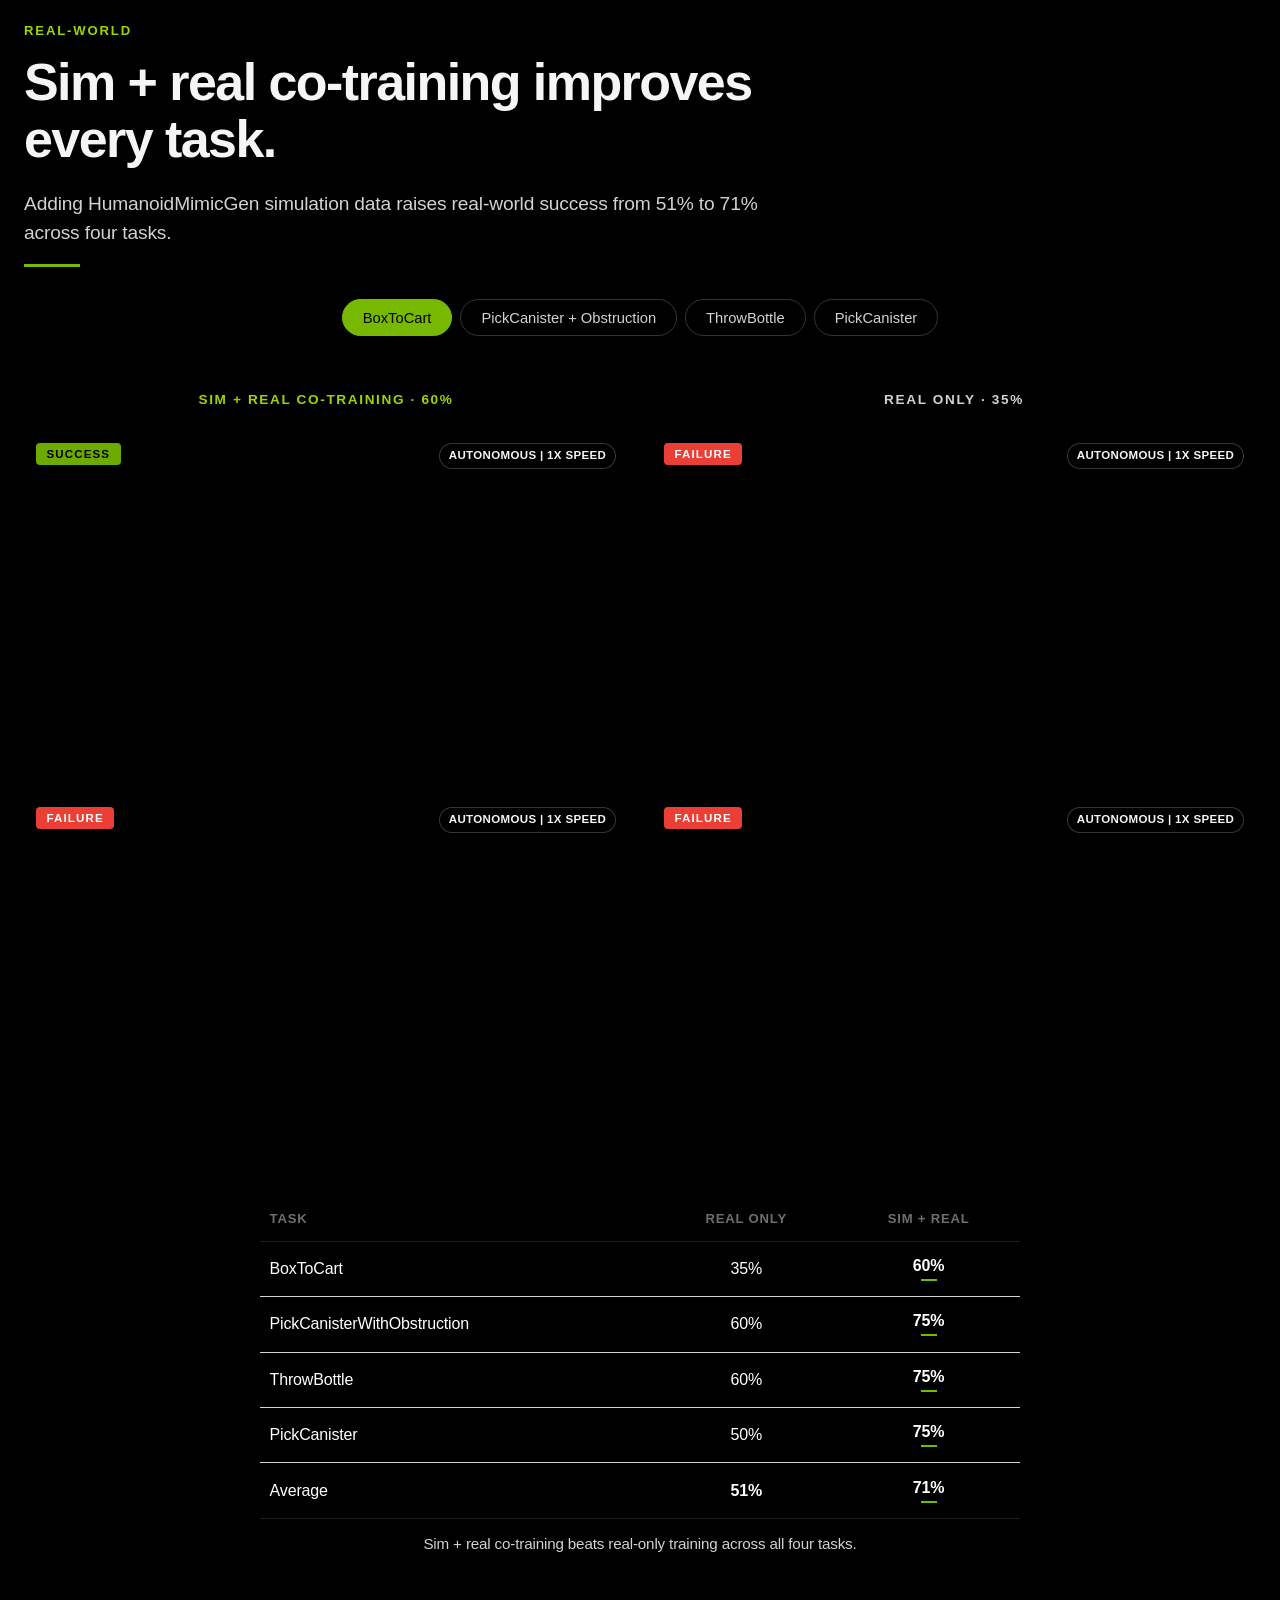
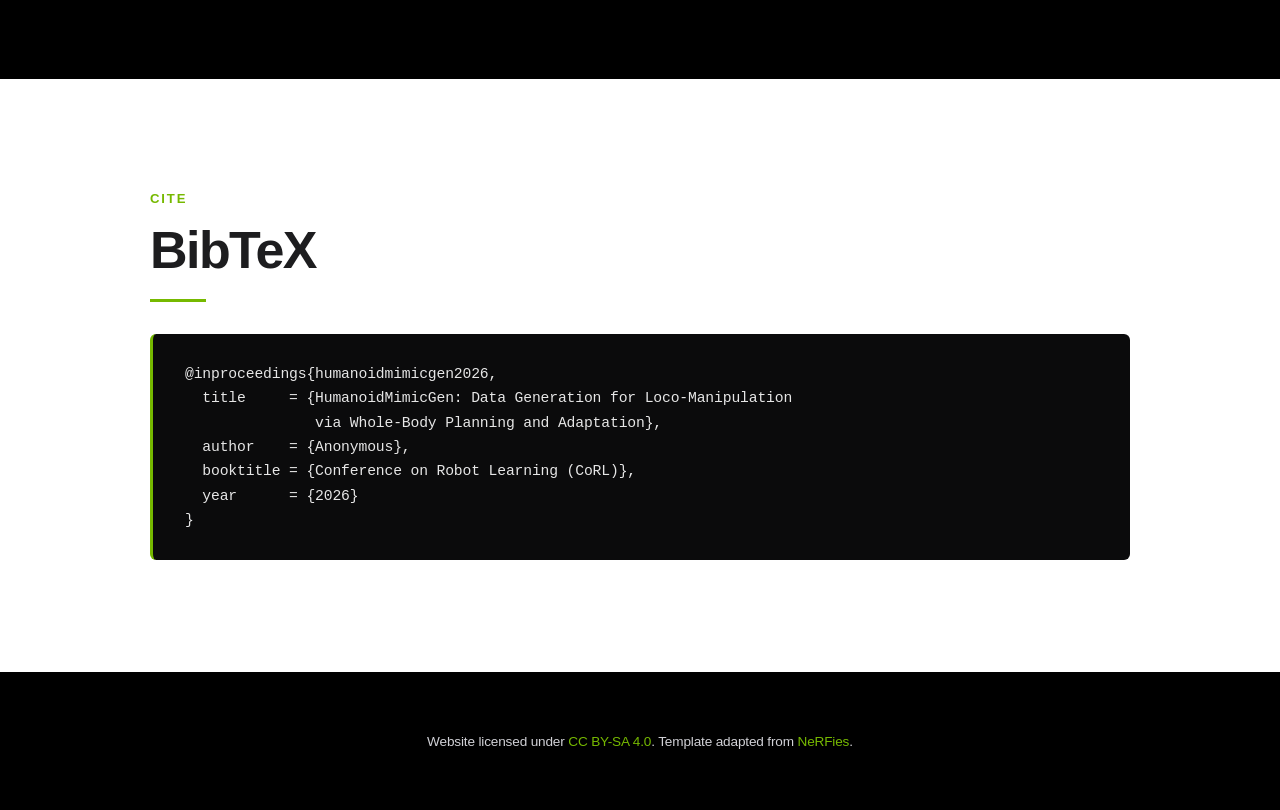
==== commit c9bbc7bf: "Shorten datagen comparison caption" ====
--- a/arxiv.html
+++ b/arxiv.html
@@ -445,7 +445,7 @@
           </div>
         </figure>
       </div>
-      <p class="media-caption">Both DexMimicGen+ and HumanoidMimicGen start from the same single source demonstration and attempt to generate 1,000 demonstrations. DexMimicGen+ extends DexMimicGen to output locomotion commands, but greedily adapts full demonstrations without skill reasoning, motion planning, or collision checking. HumanoidMimicGen plans locomotion and arm motion before replaying adapted skills, which is why it handles the obstructed setup.</p>
+      <p class="media-caption">Both DexMimicGen+ and HumanoidMimicGen start from the same single source demonstration and generate 1,000 successful demonstrations.</p>
     </div>
 
   </div>
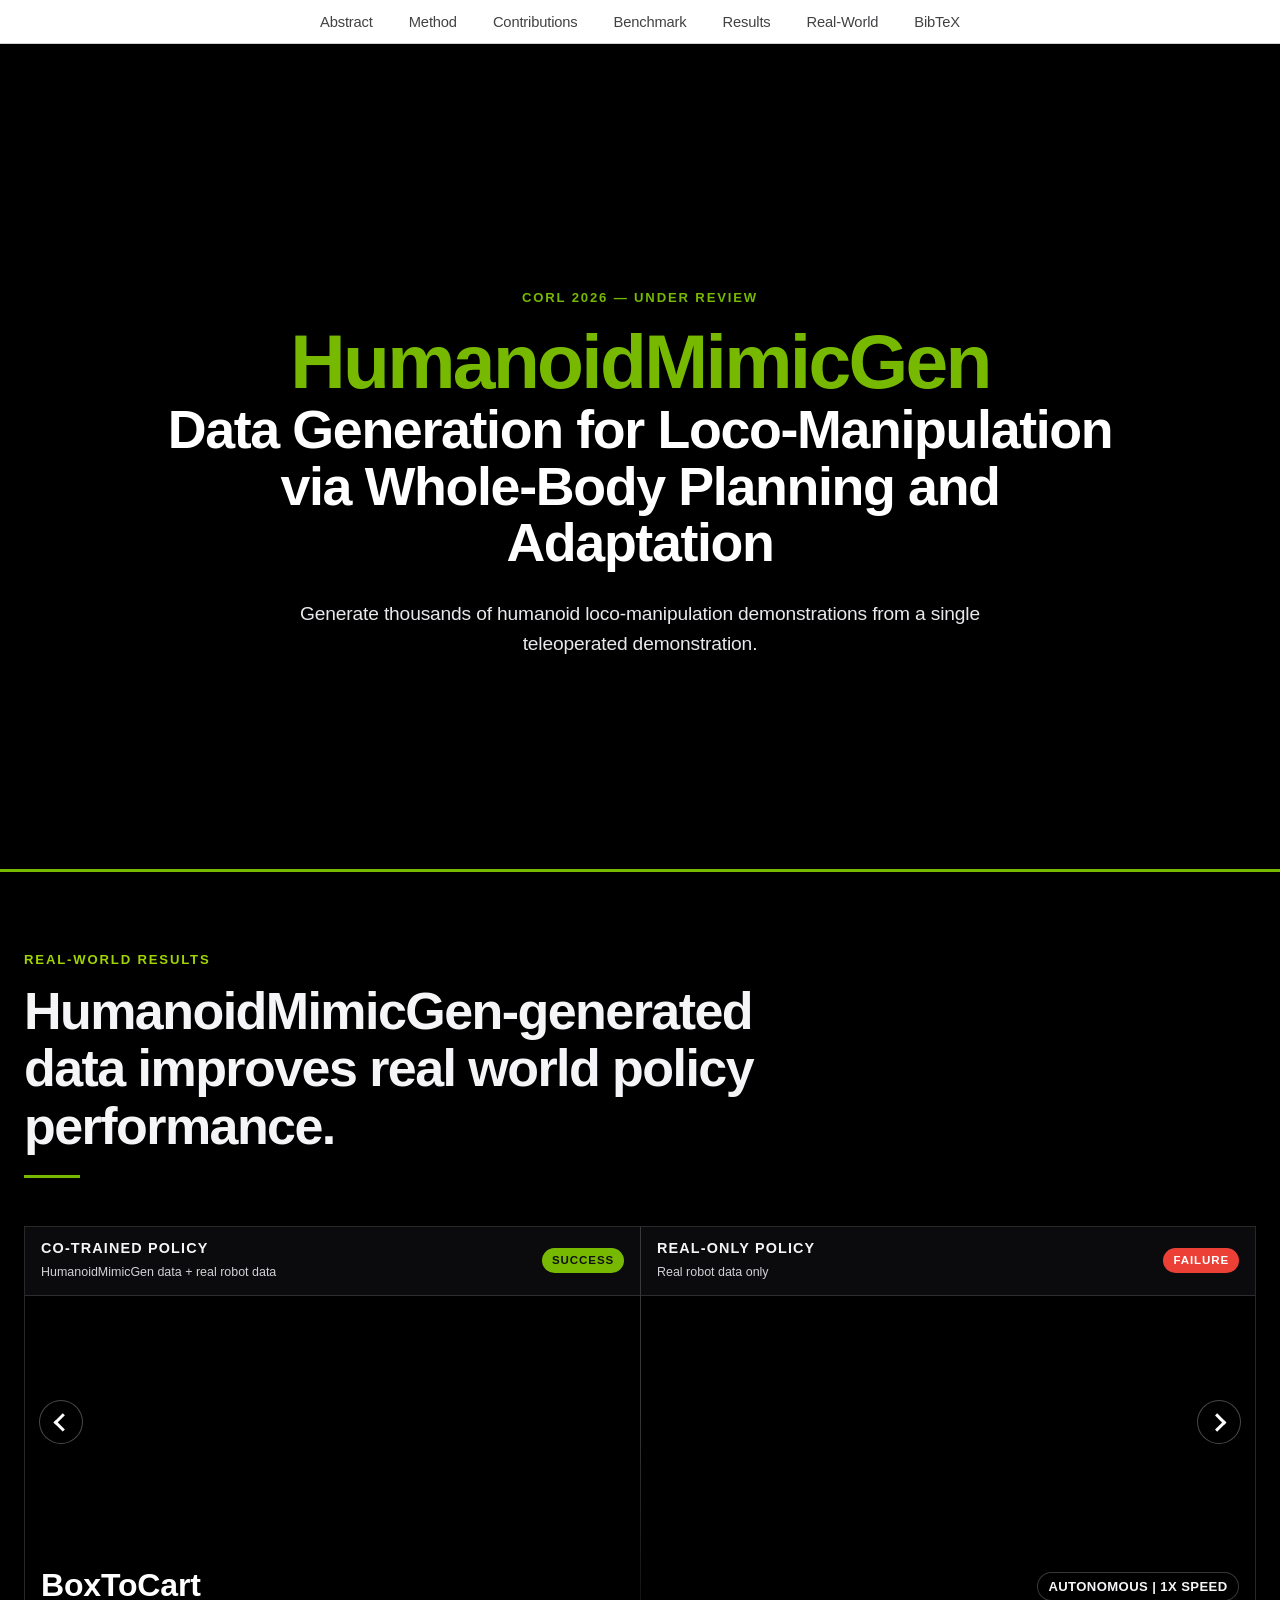
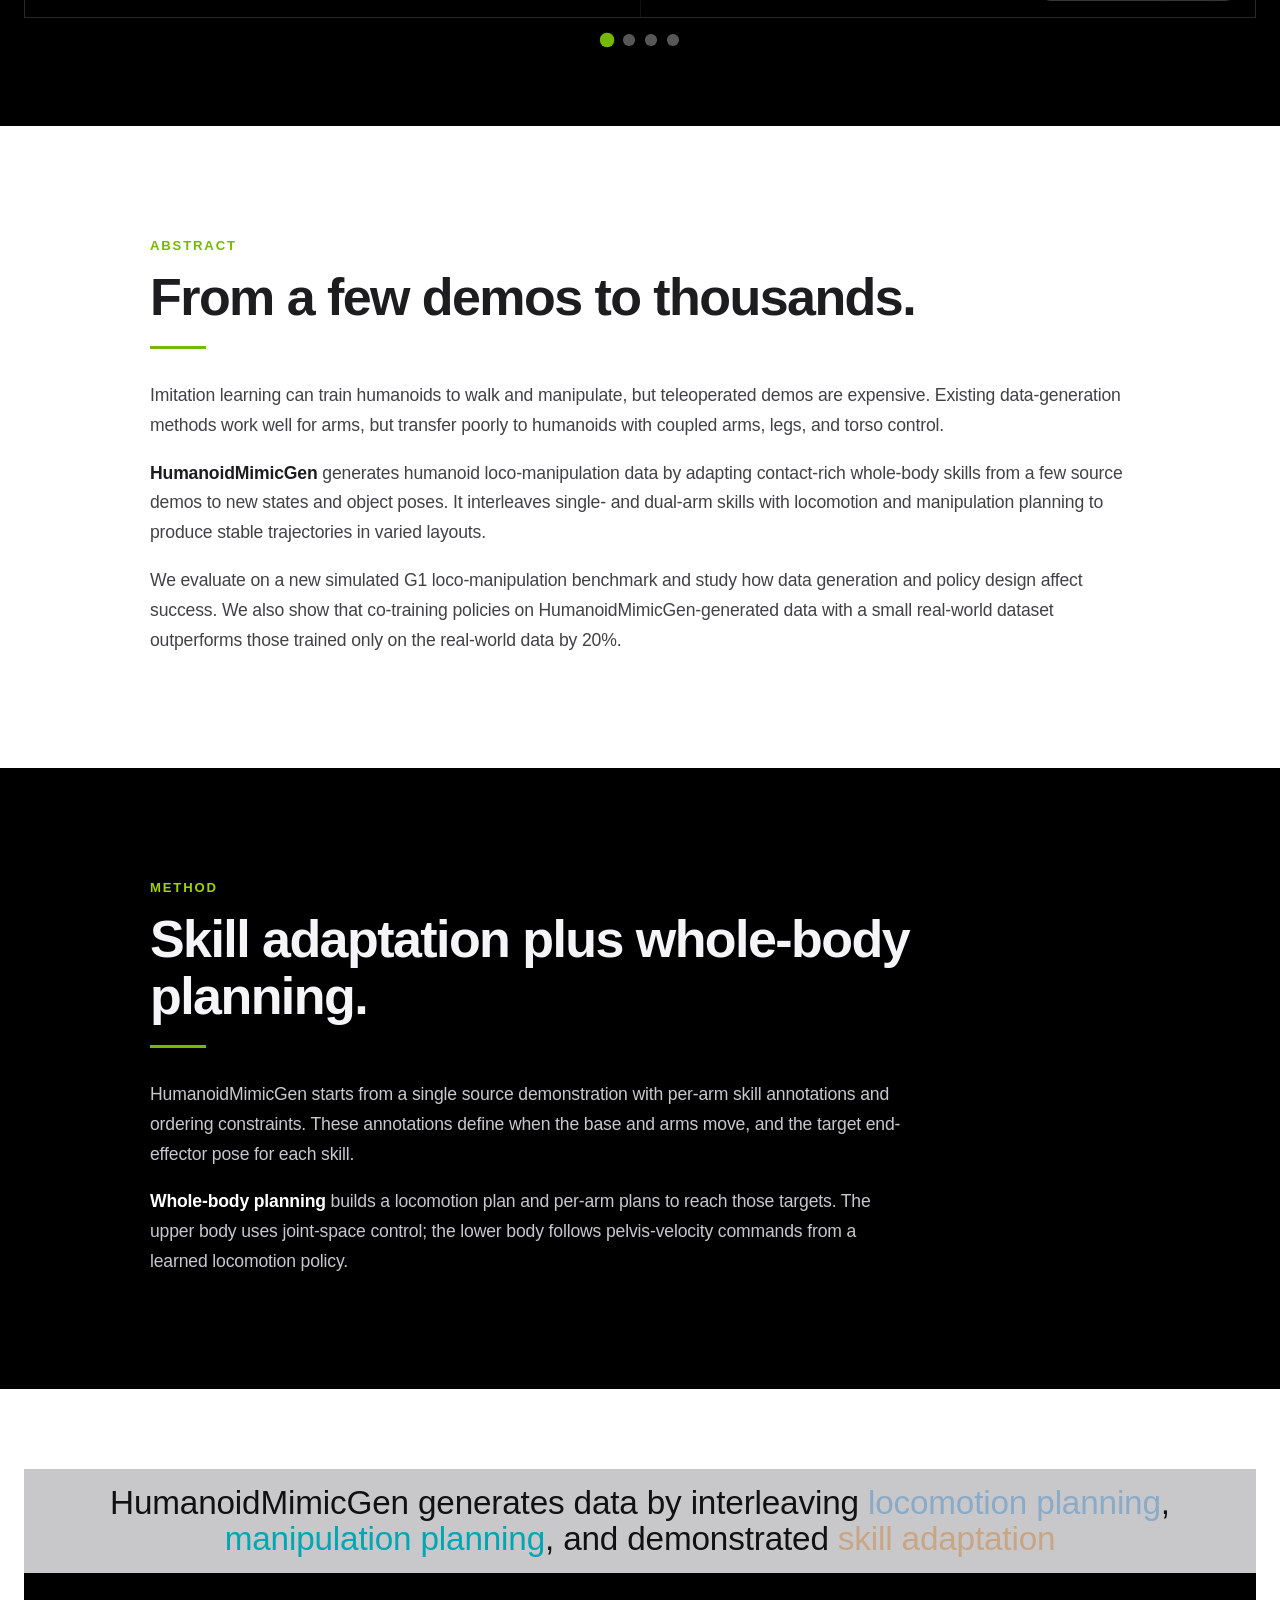
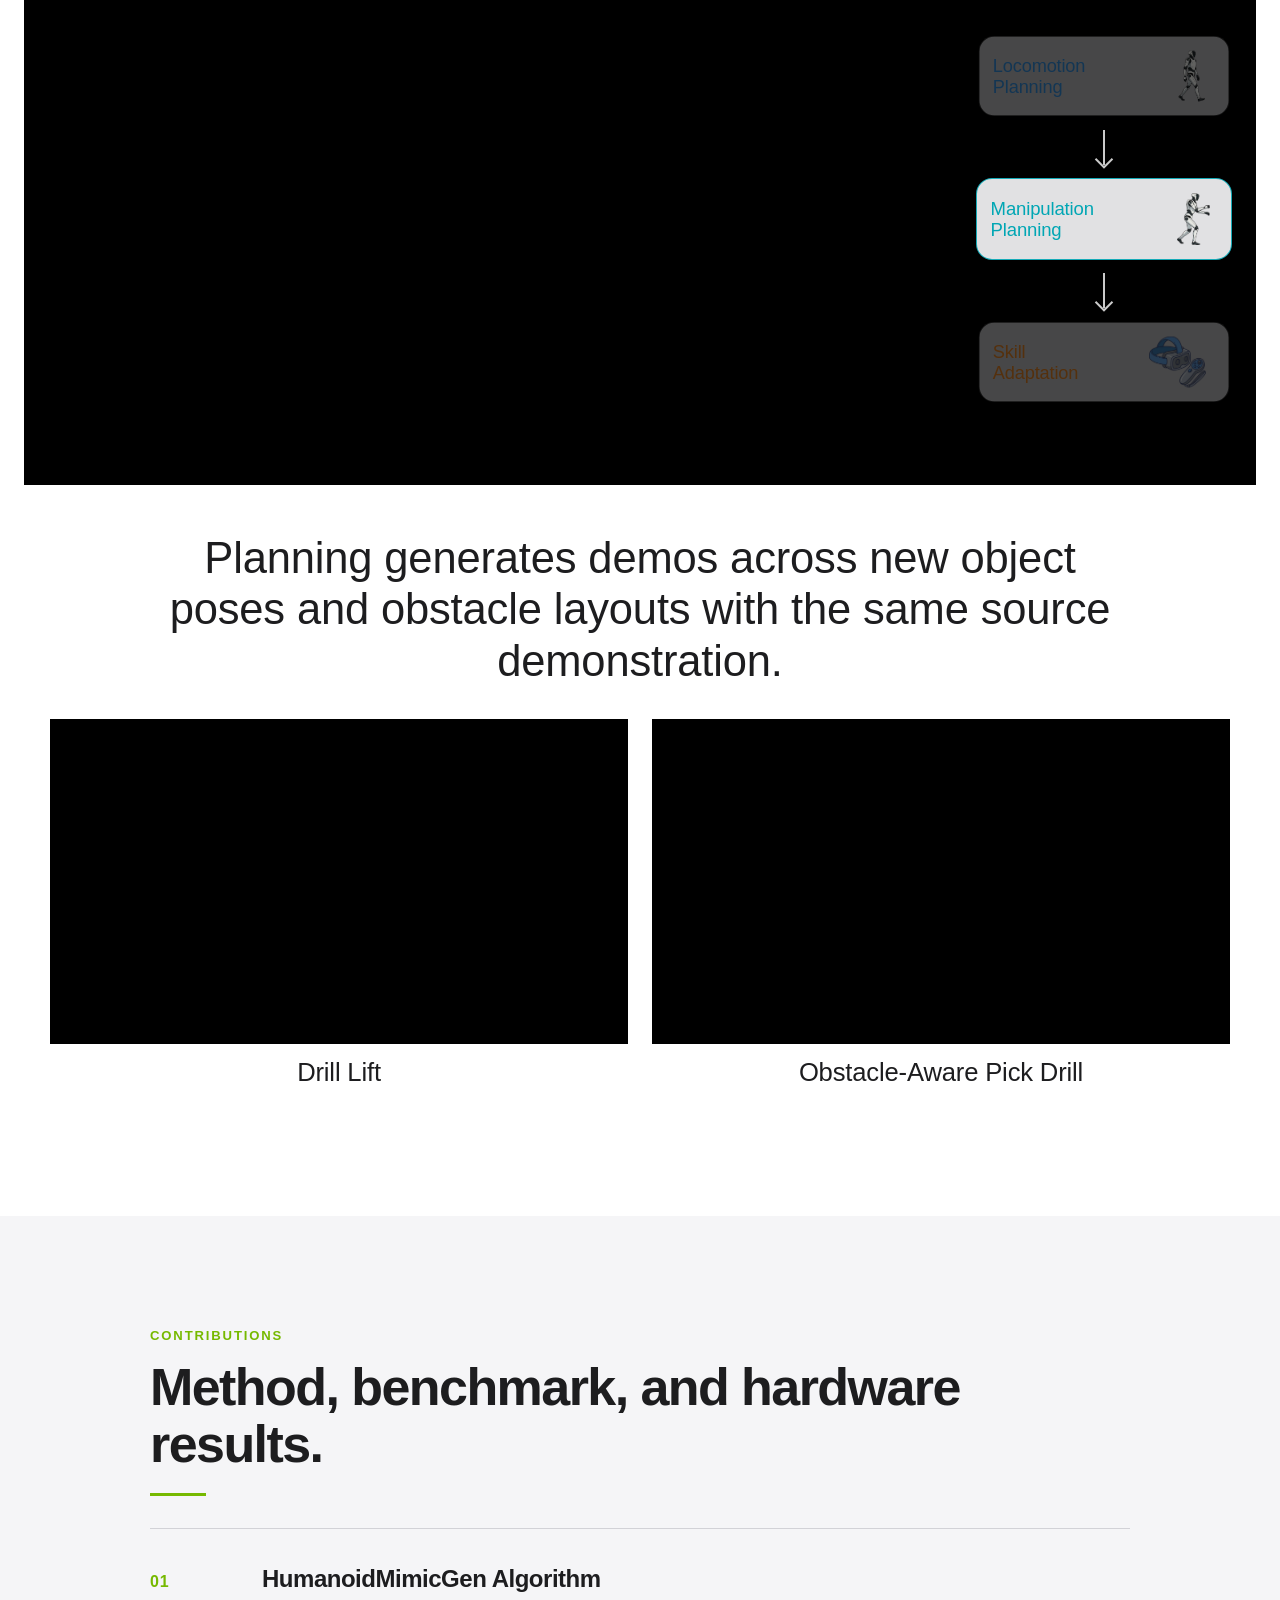
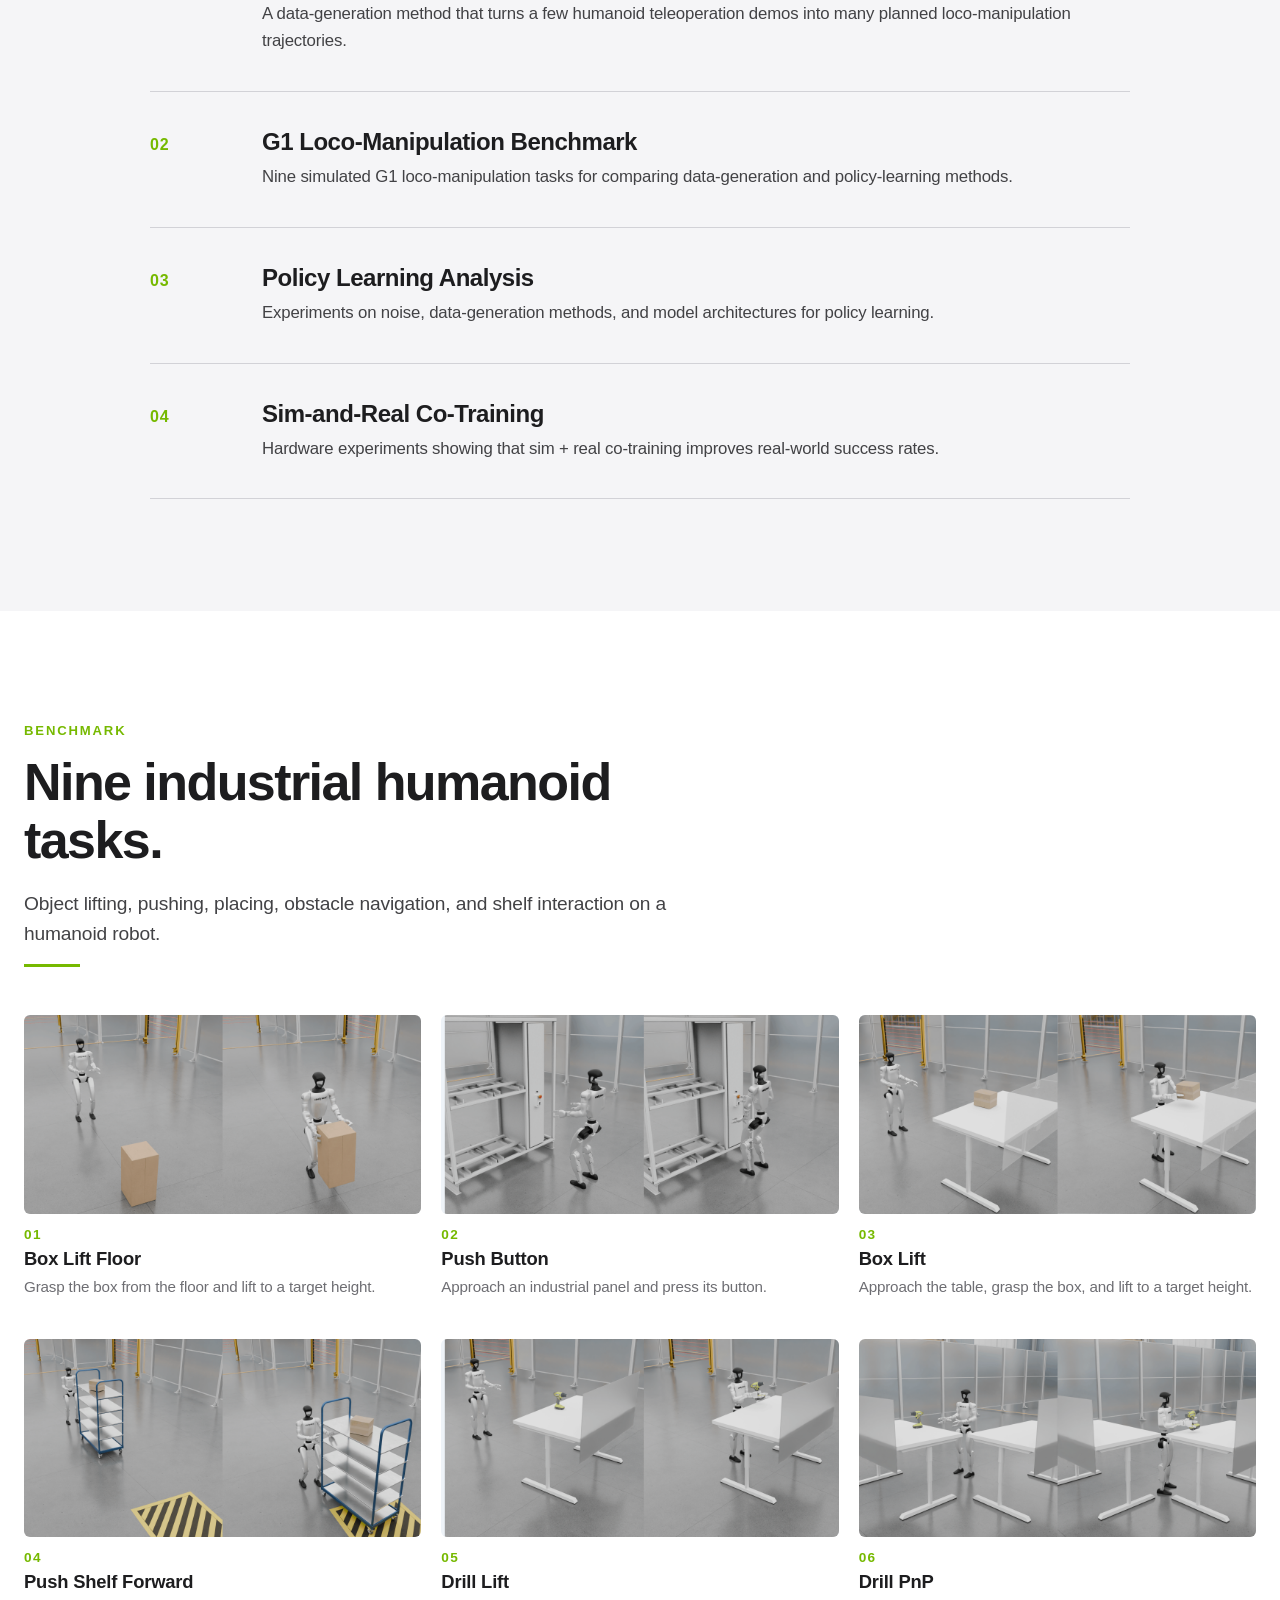
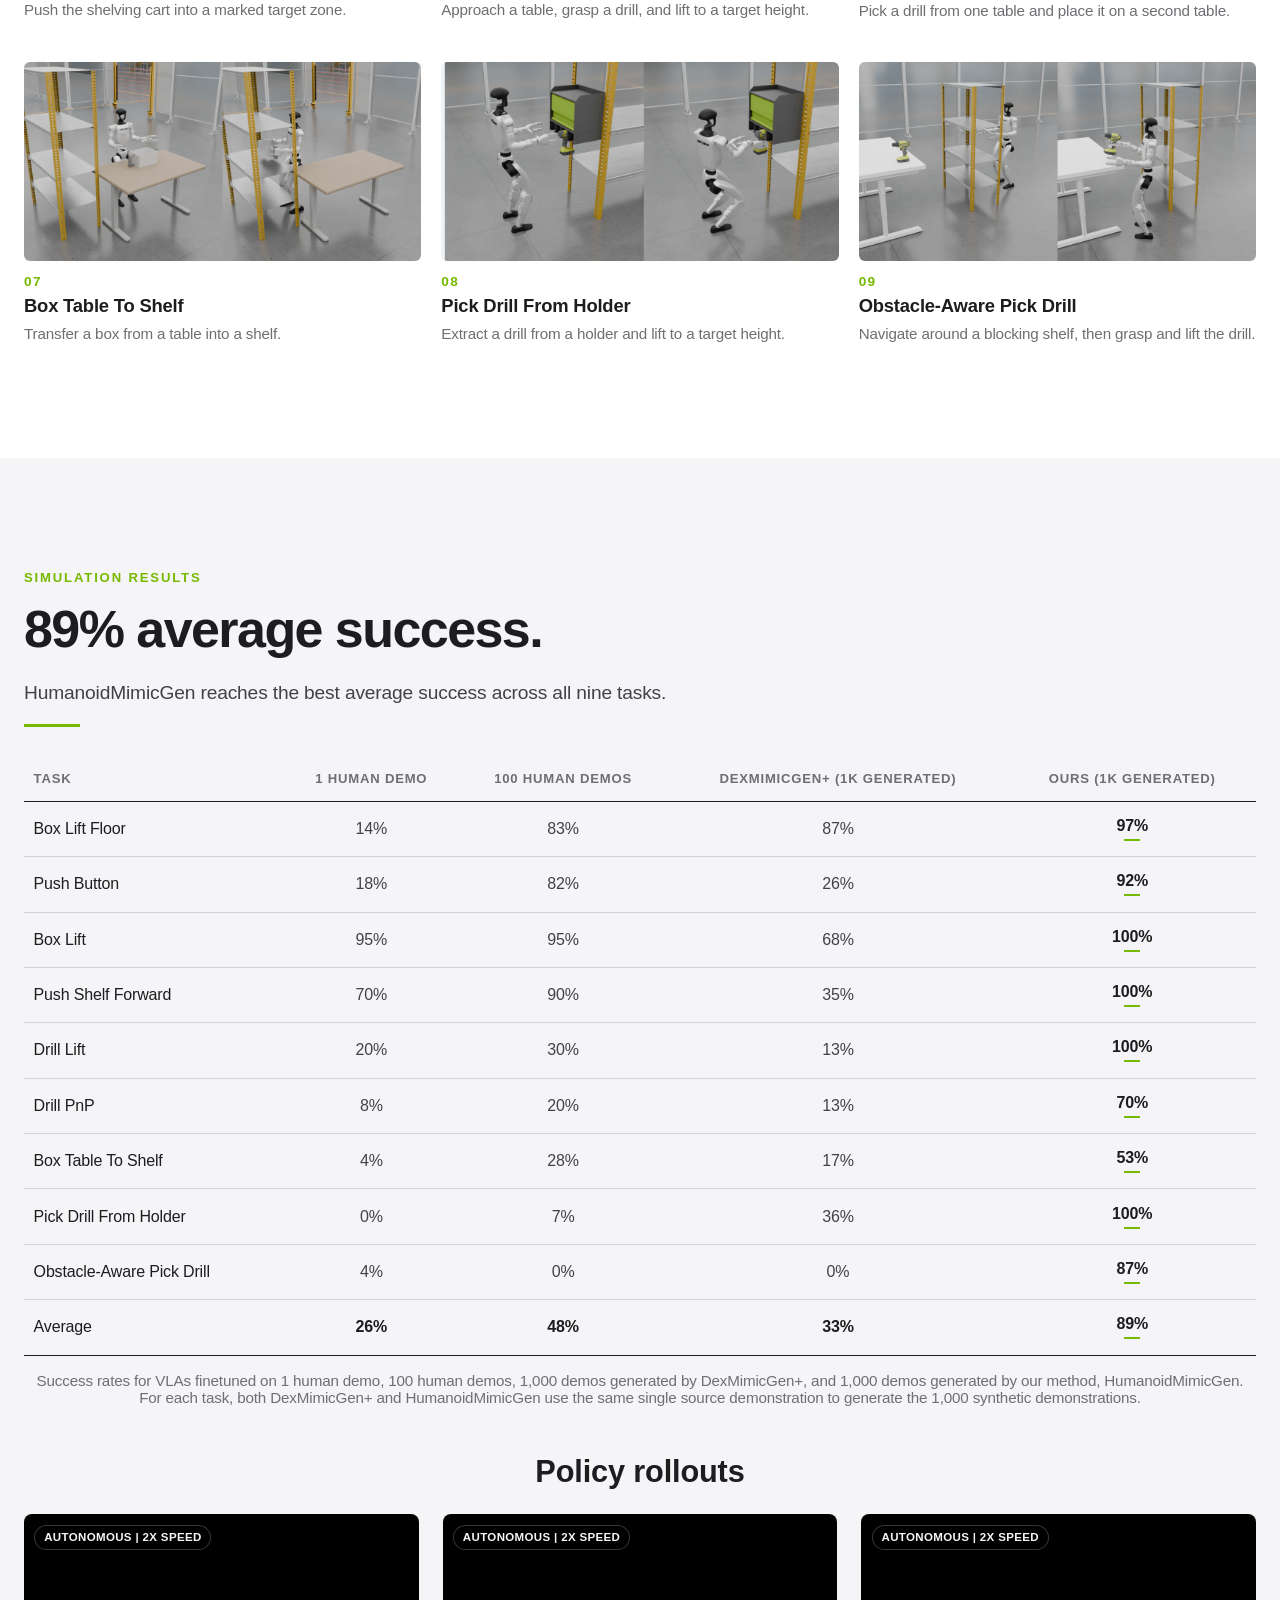
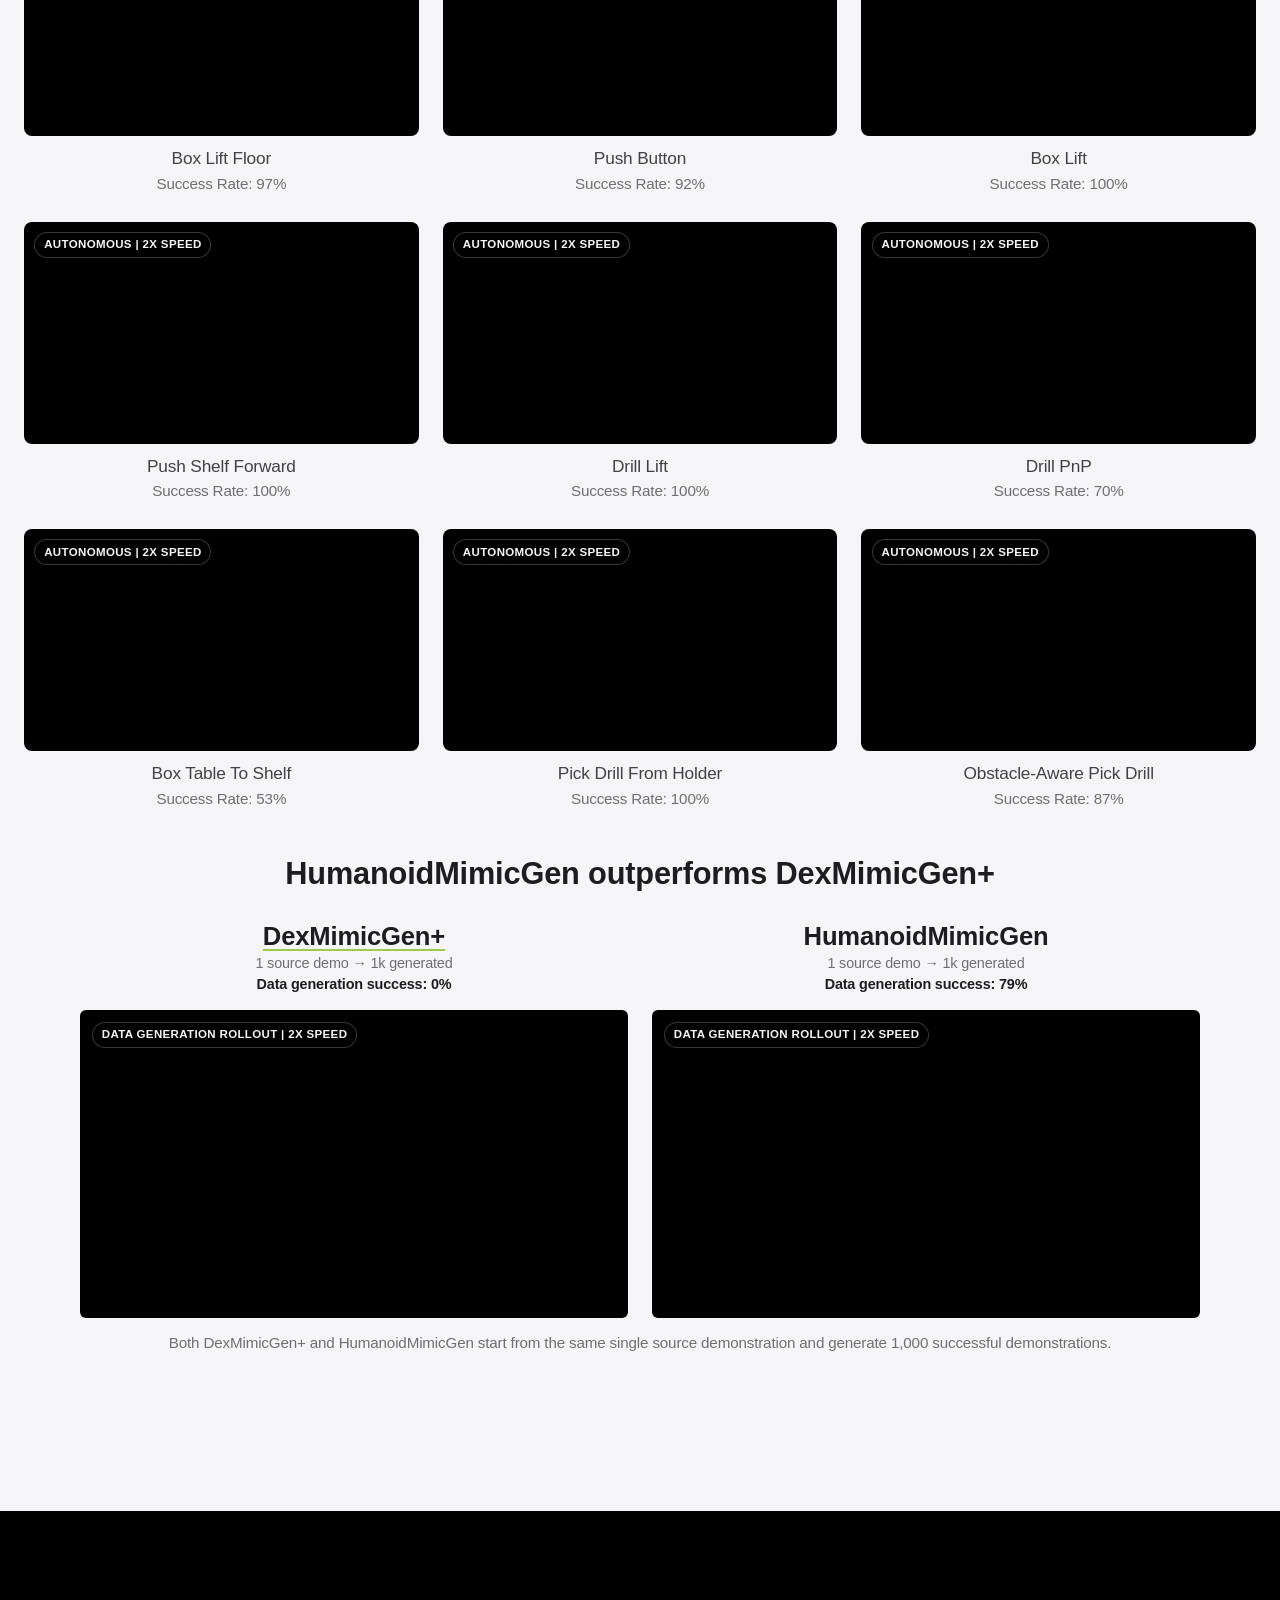
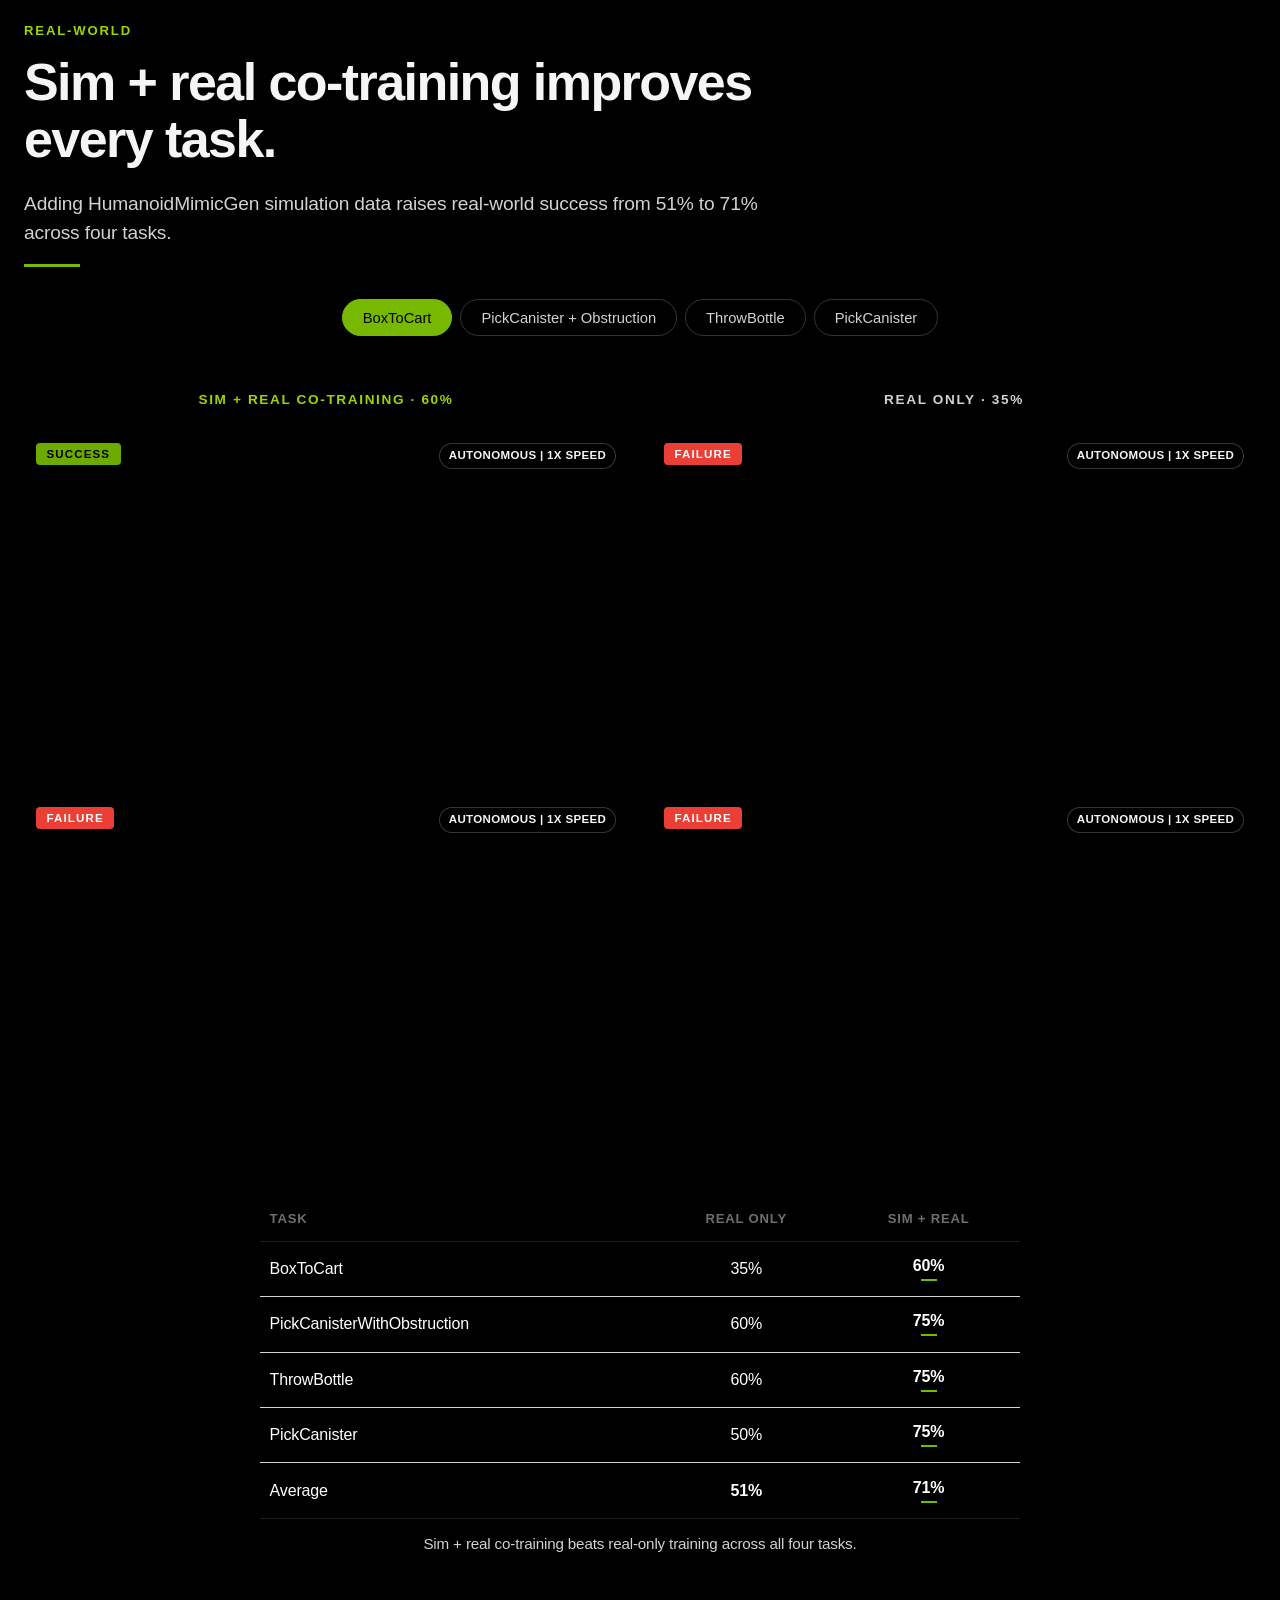
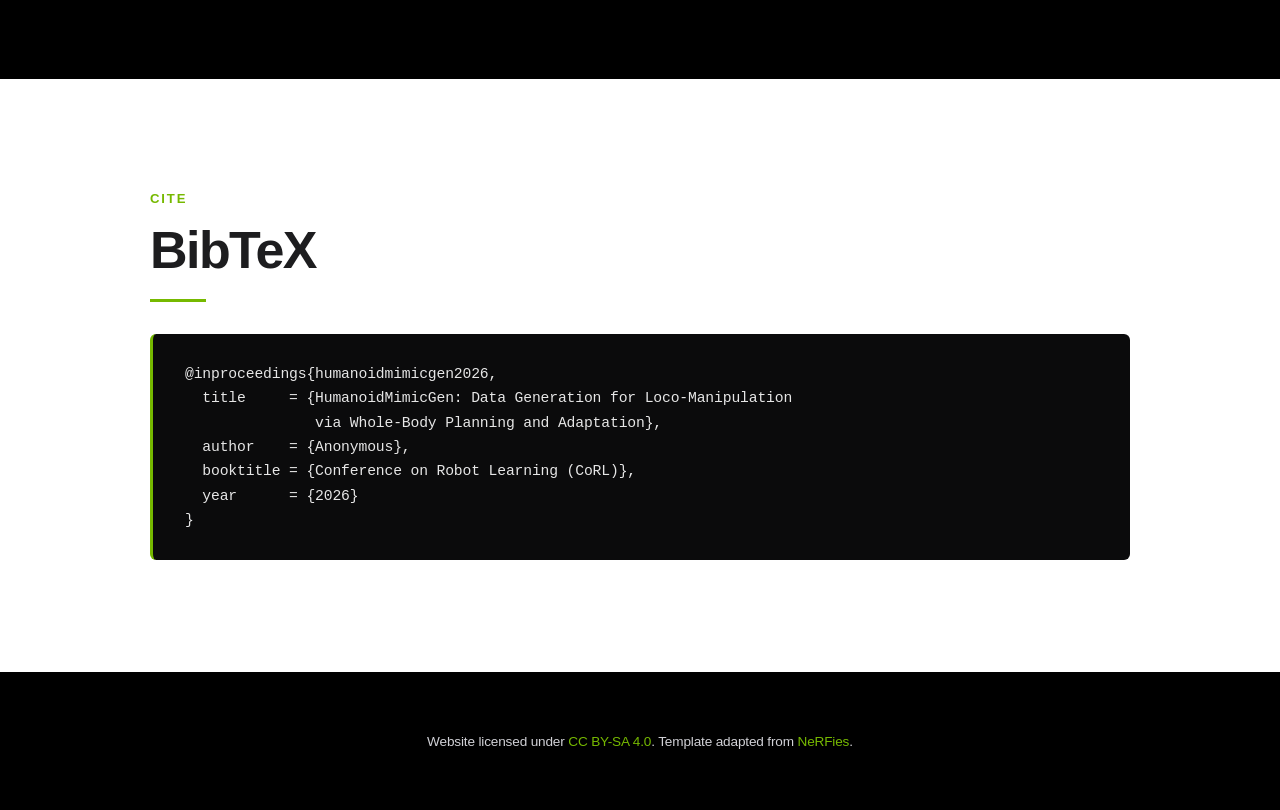
==== commit 7ba8de12: "Polish method header and task naming" ====
--- a/arxiv.html
+++ b/arxiv.html
@@ -205,7 +205,7 @@
         </figure>
         <figure class="planning-demo-card">
           <video playsinline autoplay loop muted preload="metadata" src="./resources/generated-rollouts/drill-lift-obstacle.mp4"></video>
-          <figcaption>Drill Lift with Obstacle</figcaption>
+          <figcaption>Obstacle-Aware Pick Drill</figcaption>
         </figure>
       </div>
     </div>
@@ -330,10 +330,10 @@
         </figcaption>
       </figure>
       <figure class="benchmark-task-figure">
-        <img src="./resources/benchmark-tasks/drill-lift-obstacle.png" alt="Drill Lift with Obstacle task snapshots">
+        <img src="./resources/benchmark-tasks/drill-lift-obstacle.png" alt="Obstacle-Aware Pick Drill task snapshots">
         <figcaption>
           <span class="benchmark-task-num">09</span>
-          <span class="benchmark-task-title">Drill Lift with Obstacle</span>
+          <span class="benchmark-task-title">Obstacle-Aware Pick Drill</span>
           <span class="benchmark-task-desc">Navigate around a blocking shelf, then grasp and lift the drill.</span>
         </figcaption>
       </figure>
@@ -371,7 +371,7 @@
         <tr><td>Drill PnP</td><td>8%</td><td>20%</td><td>13%</td><td class="best">70%</td></tr>
         <tr><td>Box Table To Shelf</td><td>4%</td><td>28%</td><td>17%</td><td class="best">53%</td></tr>
         <tr><td>Pick Drill From Holder</td><td>0%</td><td>7%</td><td>36%</td><td class="best">100%</td></tr>
-        <tr><td>Drill Lift with Obstacle</td><td>4%</td><td>0%</td><td>0%</td><td class="best">87%</td></tr>
+        <tr><td>Obstacle-Aware Pick Drill</td><td>4%</td><td>0%</td><td>0%</td><td class="best">87%</td></tr>
         <tr class="summary"><td>Average</td><td>26%</td><td>48%</td><td>33%</td><td class="best">89%</td></tr>
       </tbody>
     </table>
@@ -414,7 +414,7 @@
         </figure>
         <figure class="rollout-card">
           <video playsinline autoplay loop muted preload="metadata" src="./Rendering/Rollouts/LMDrillLiftObstacle.mp4"></video>
-          <figcaption><span class="rollout-title">Drill Lift with Obstacle</span><span class="rollout-rate">Success Rate: 87%</span></figcaption>
+          <figcaption><span class="rollout-title">Obstacle-Aware Pick Drill</span><span class="rollout-rate">Success Rate: 87%</span></figcaption>
         </figure>
       </div>
     </div>
--- a/static/css/index.css
+++ b/static/css/index.css
@@ -306,10 +306,10 @@
   left: 0;
   right: 0;
   margin: 0;
-  padding: 1.1rem 2rem;
+  padding: 1rem 1.5rem;
   background: rgba(245,245,247,0.82);
   color: #111;
-  font-size: clamp(1.35rem, 3vw, 3rem);
+  font-size: clamp(1.35rem, 2.6vw, 2.55rem);
   font-weight: 400;
   line-height: 1.08;
   text-align: center;
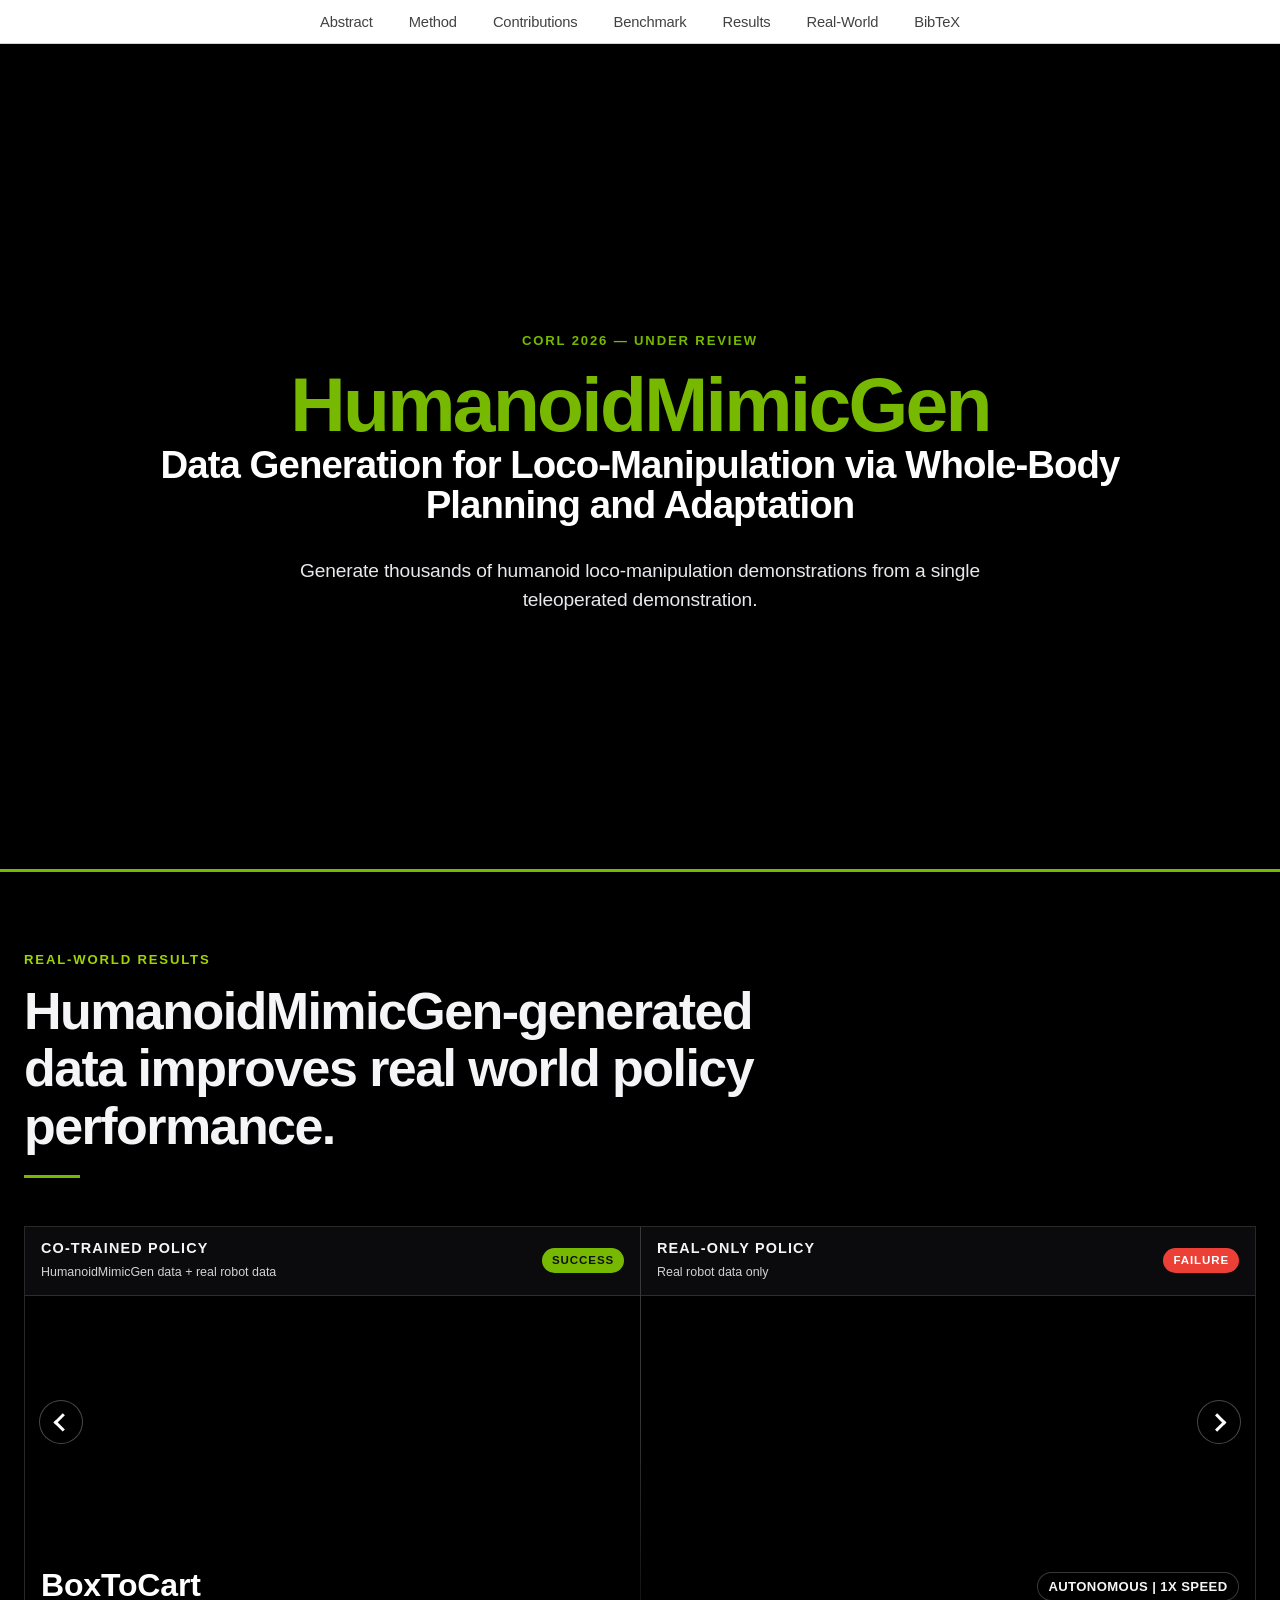
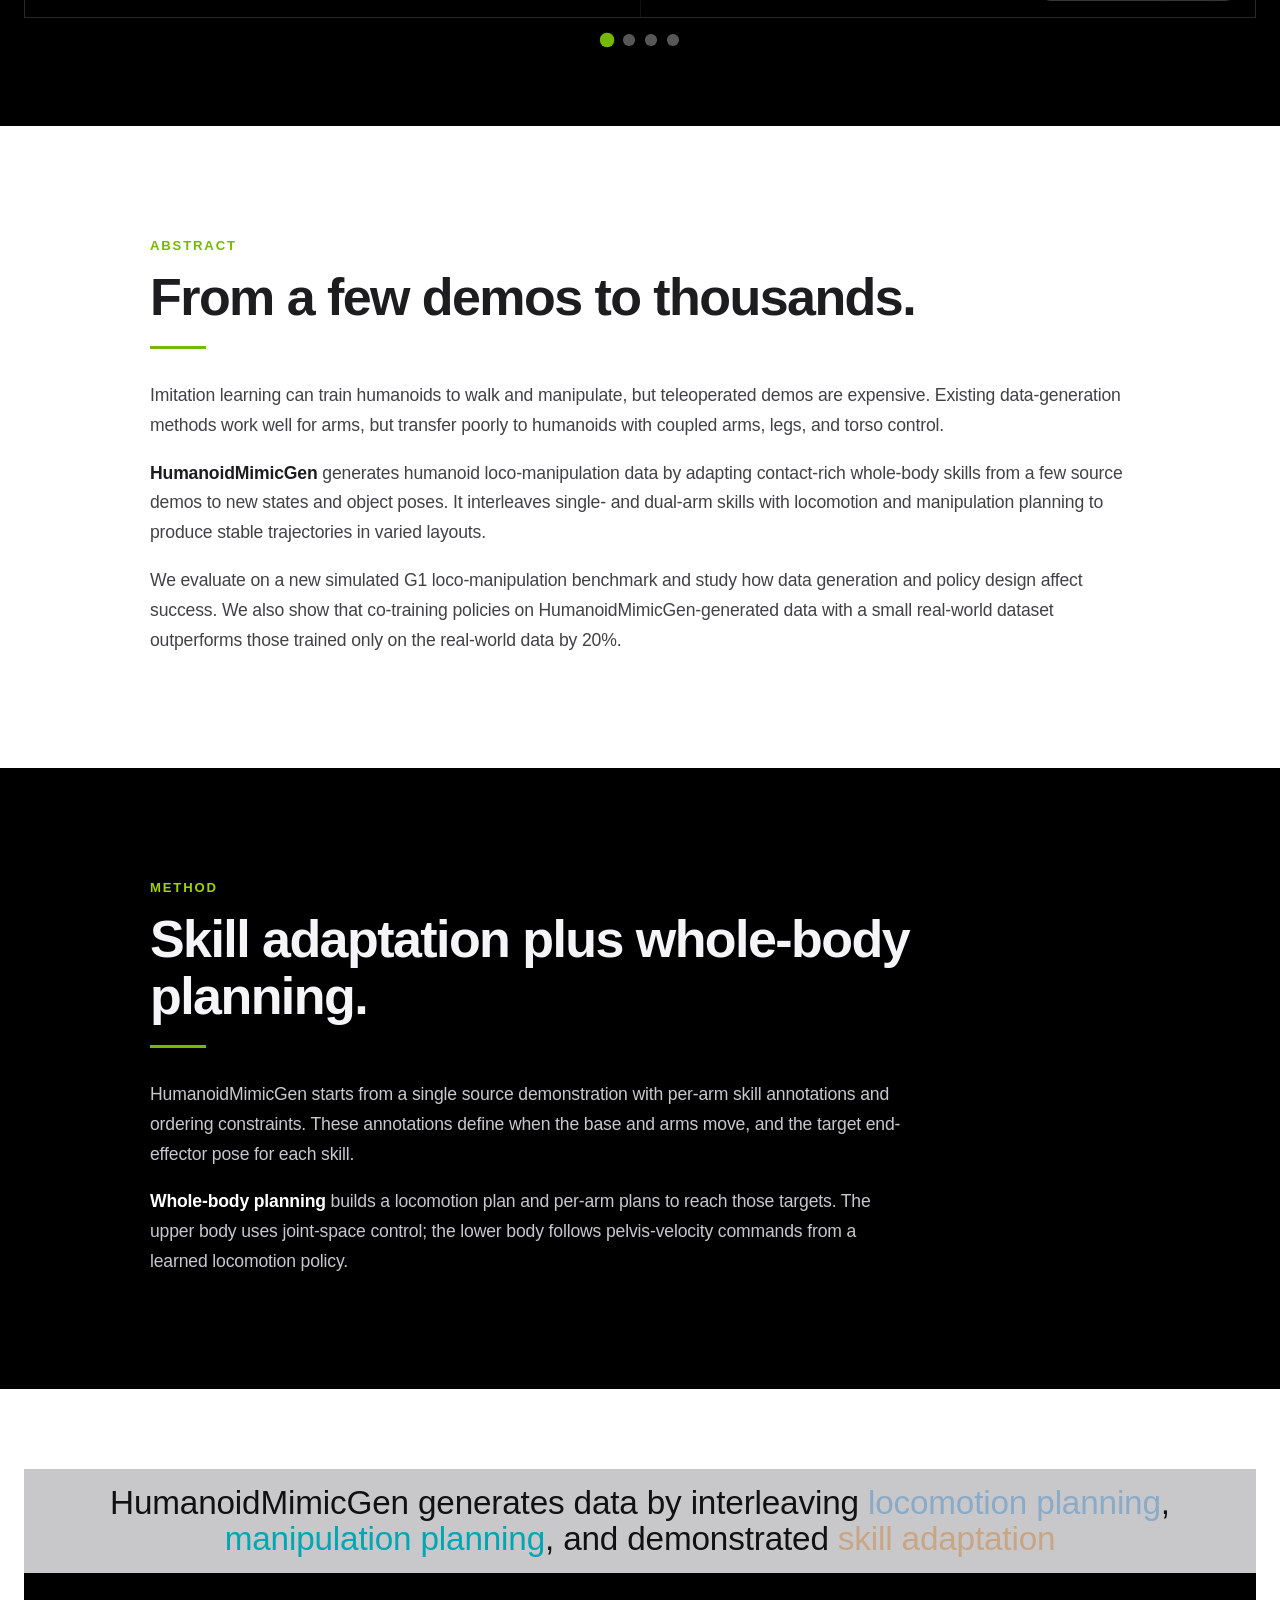
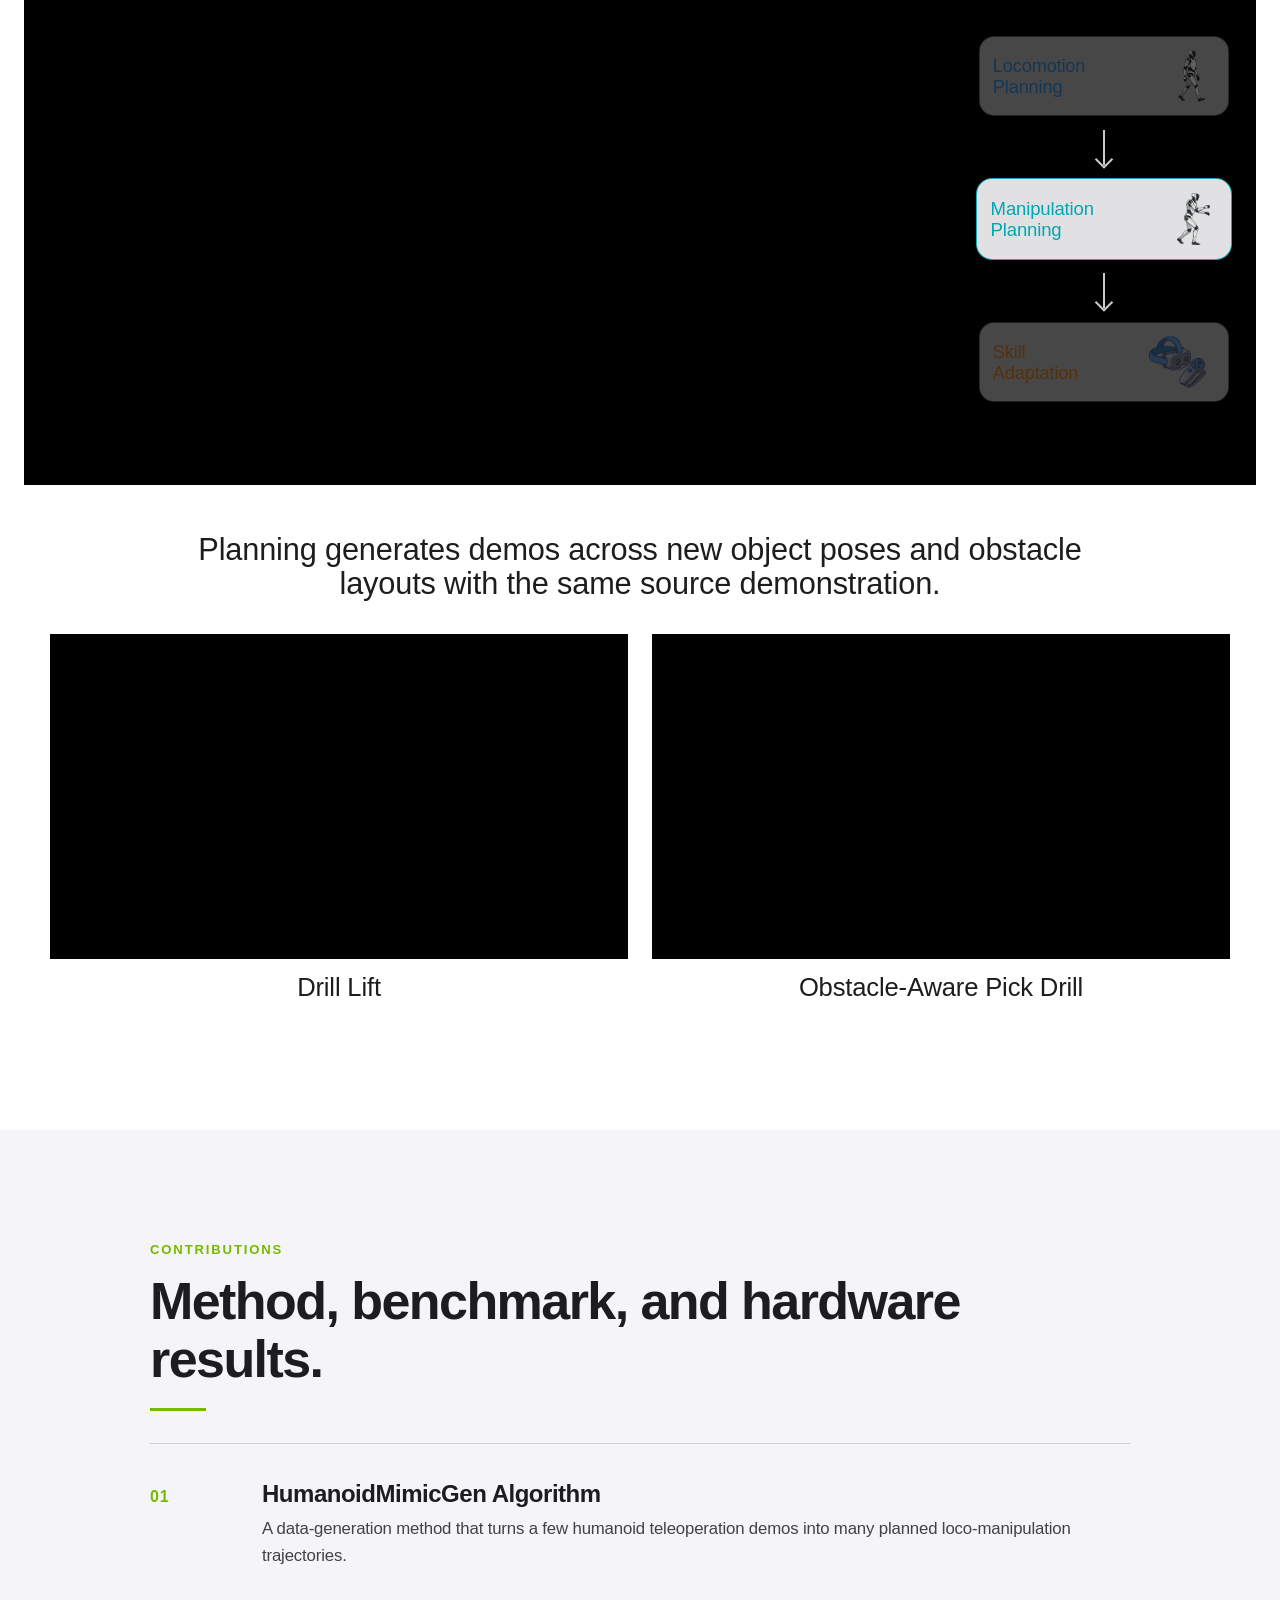
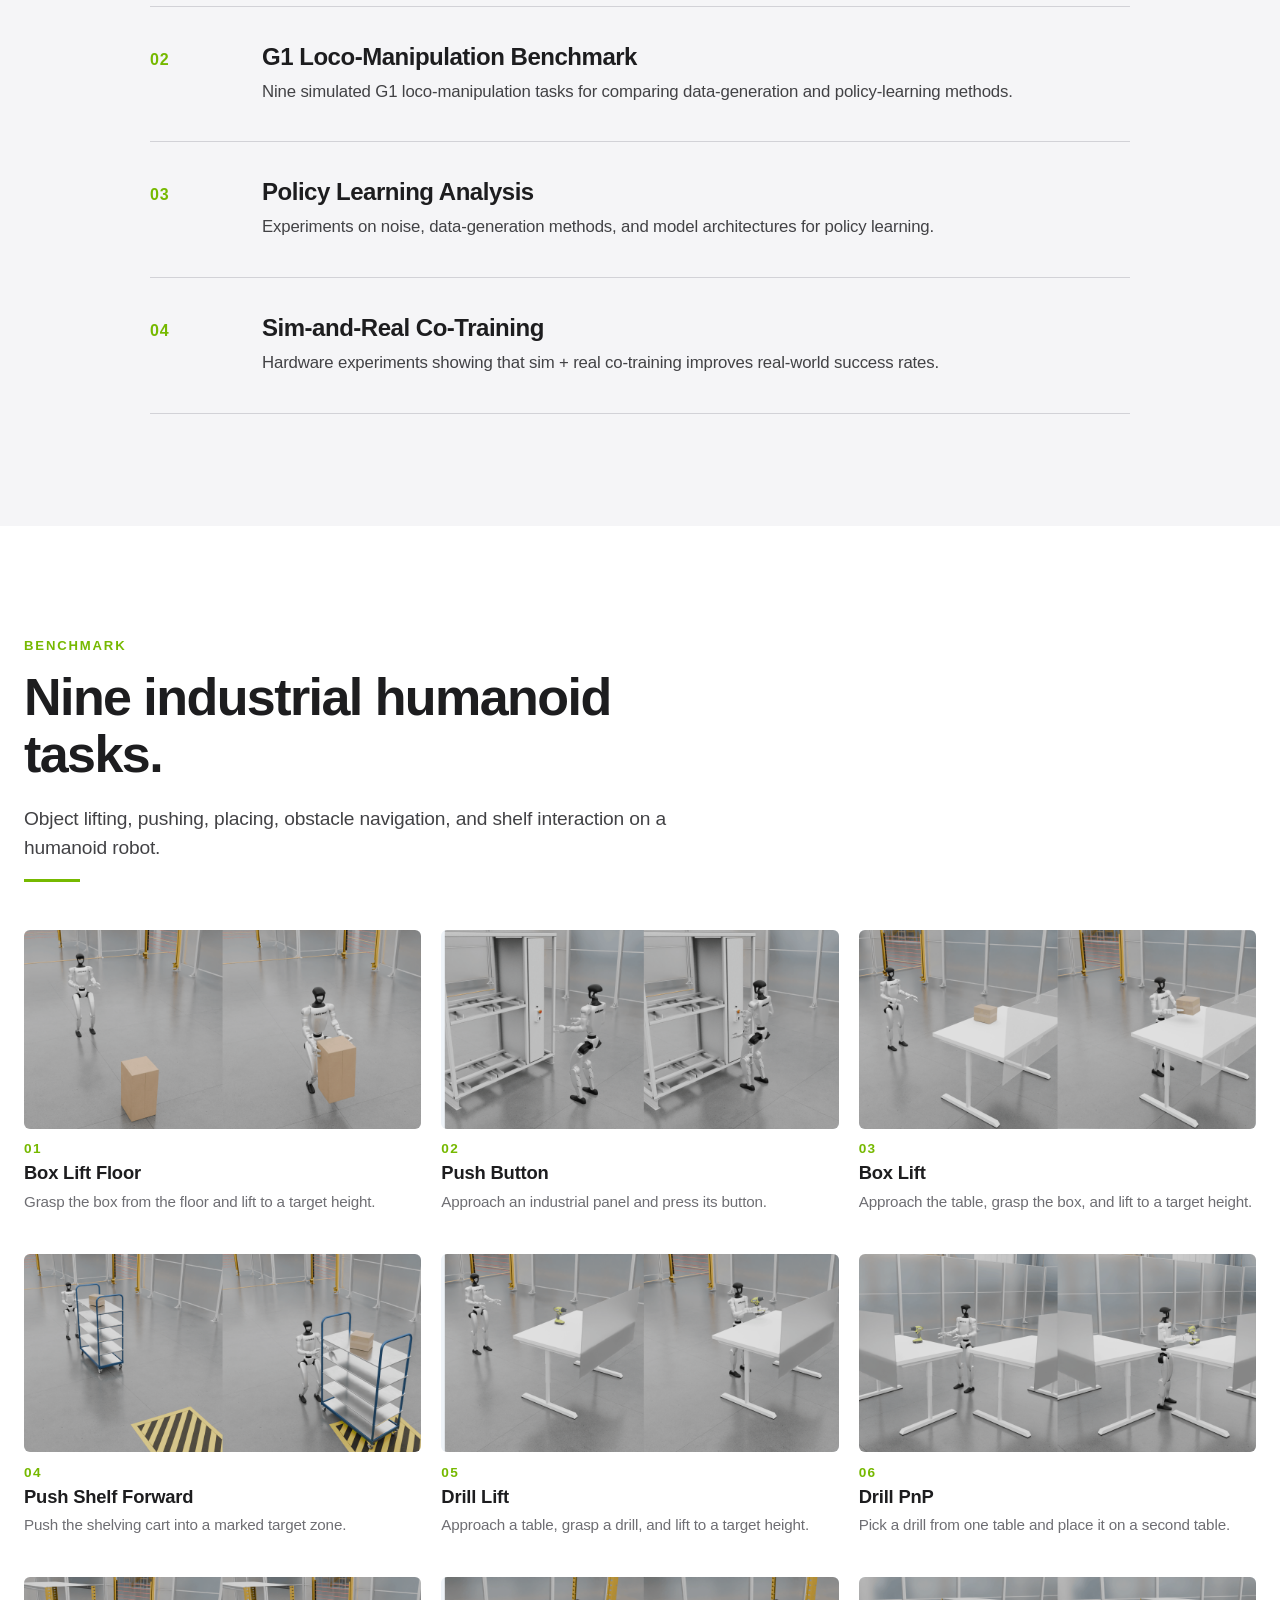
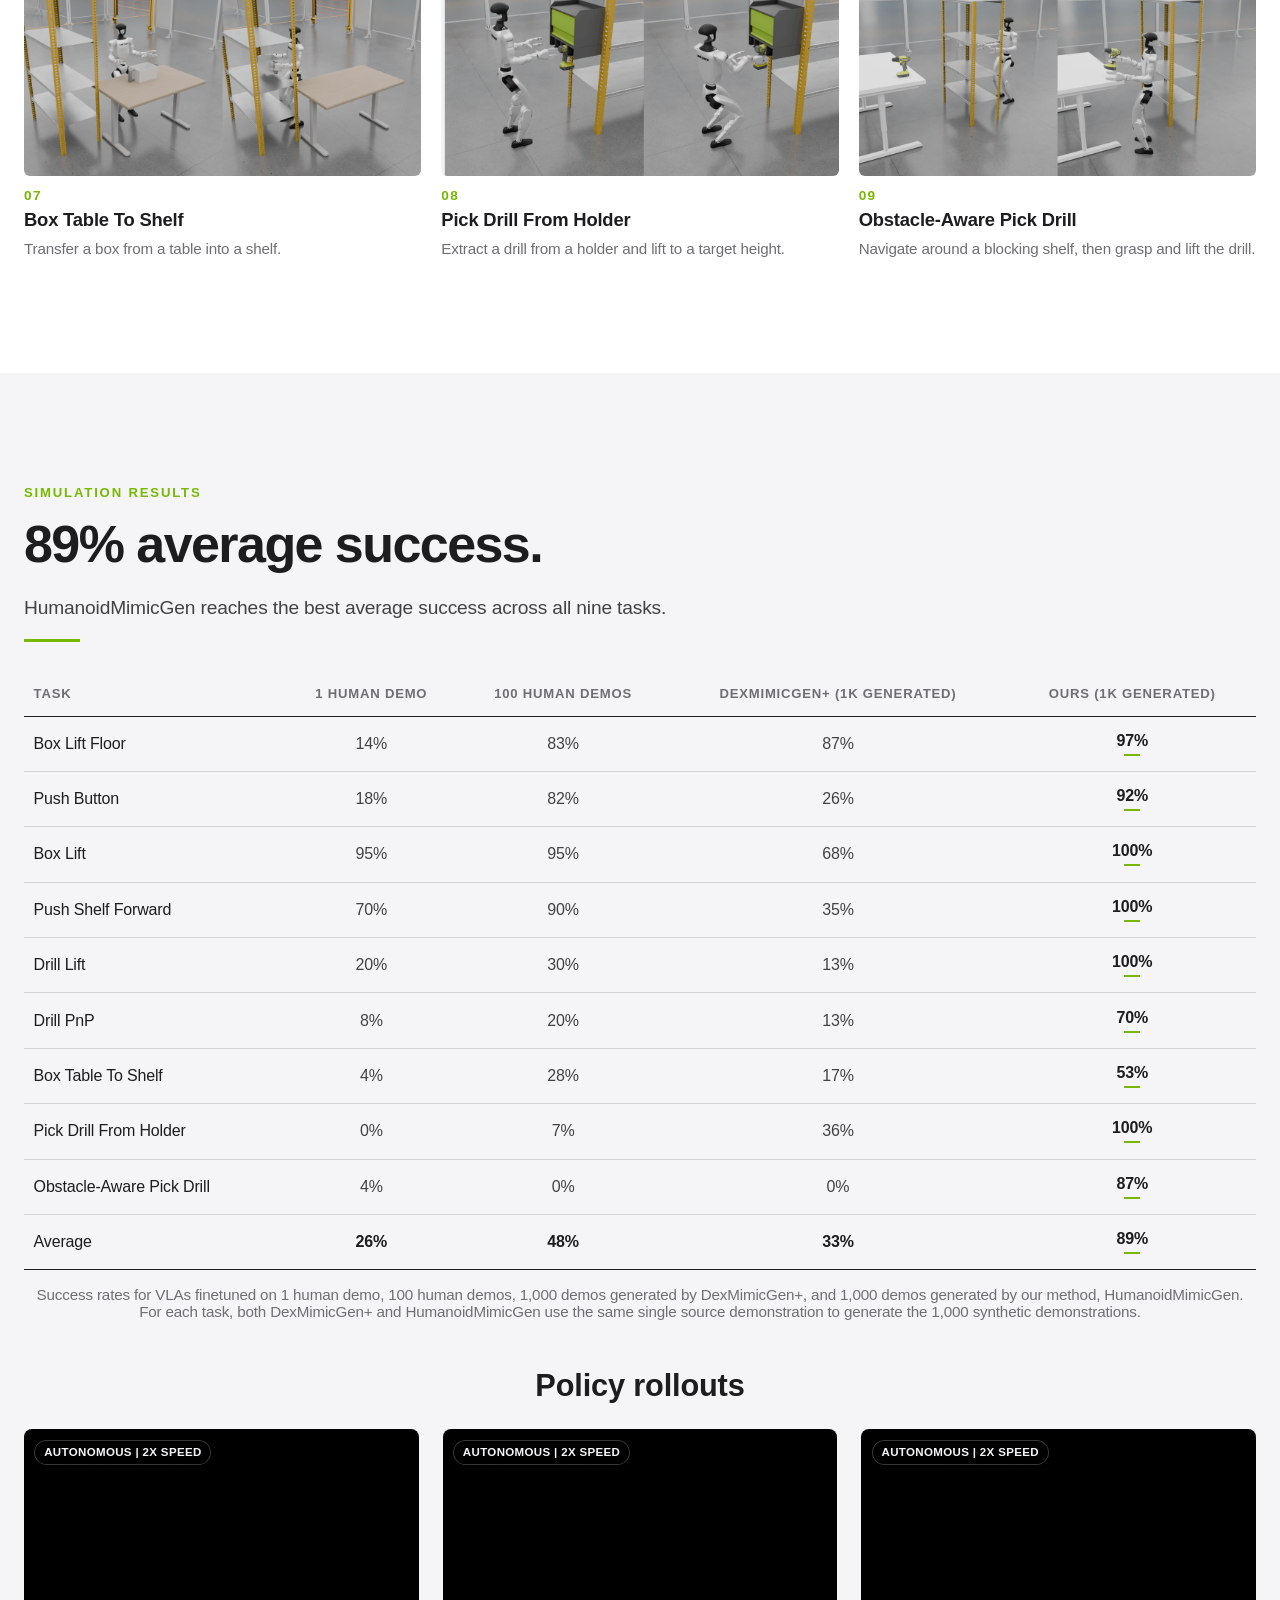
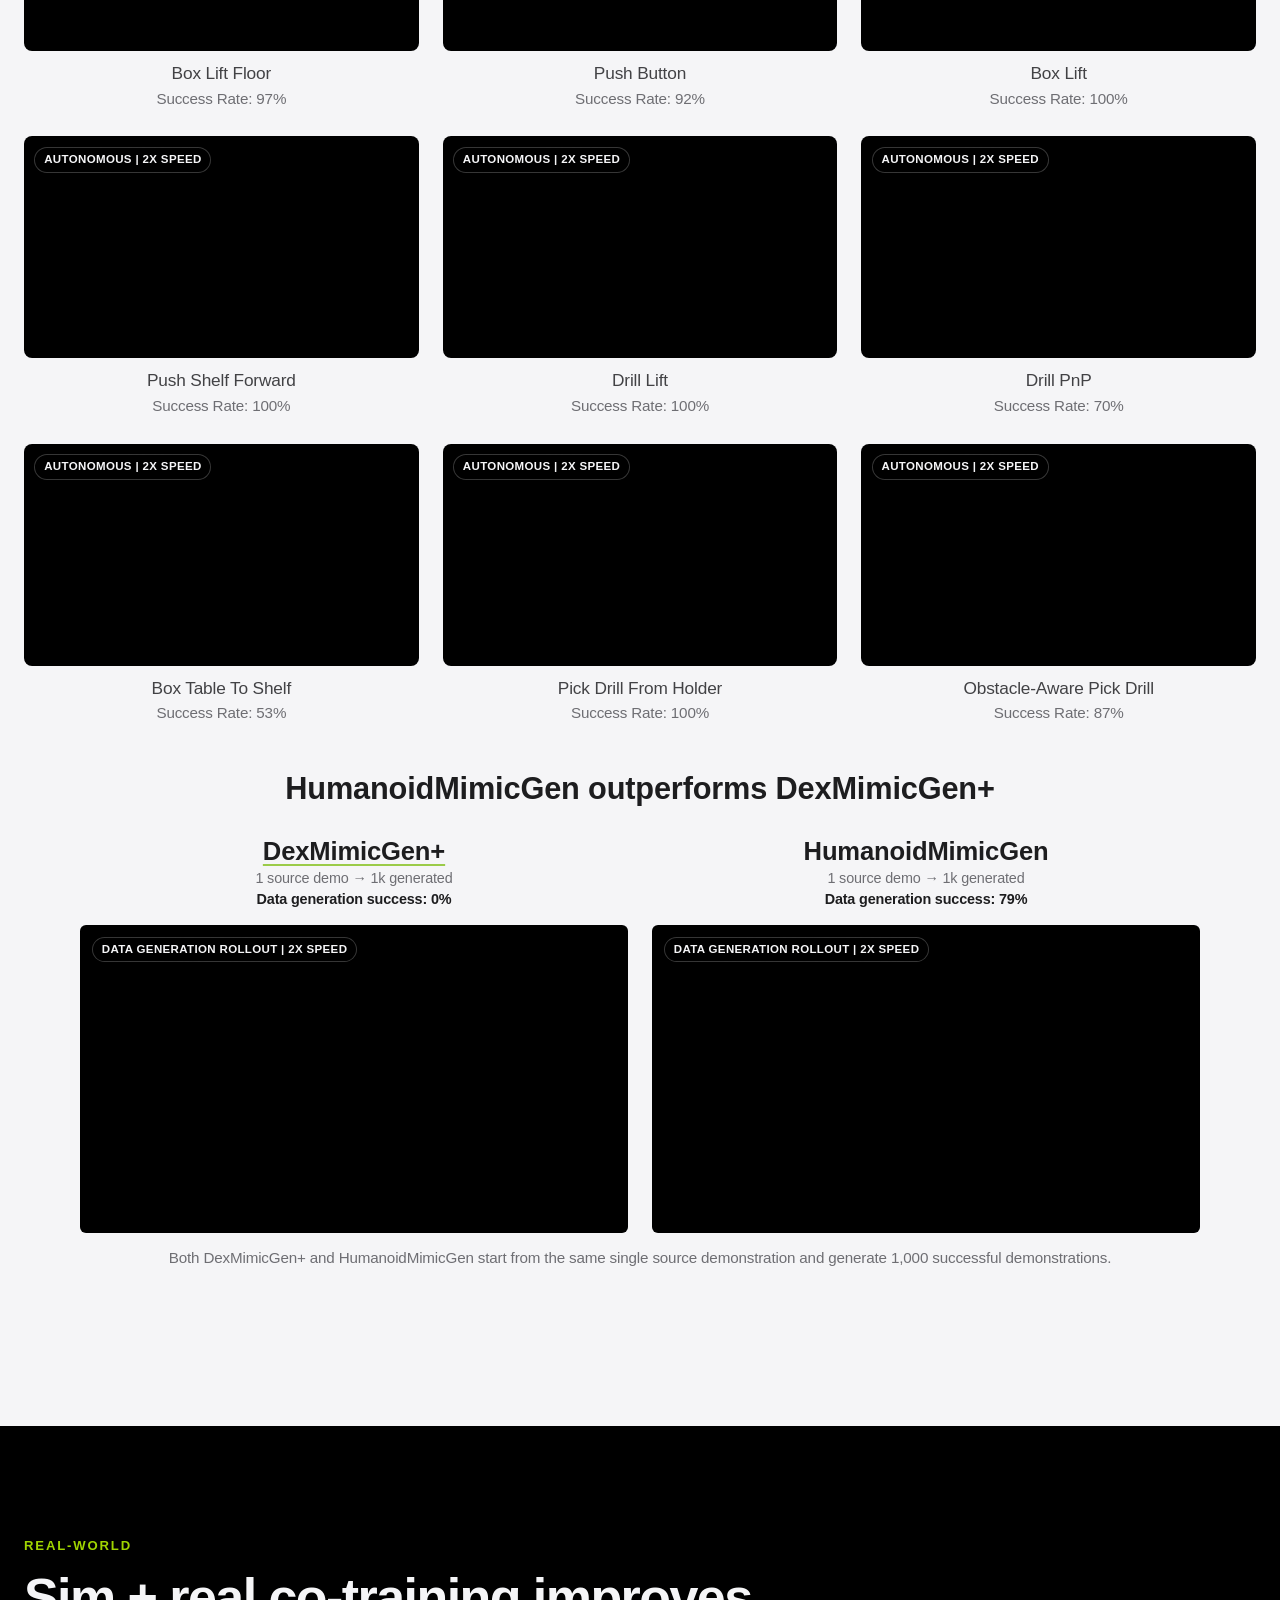
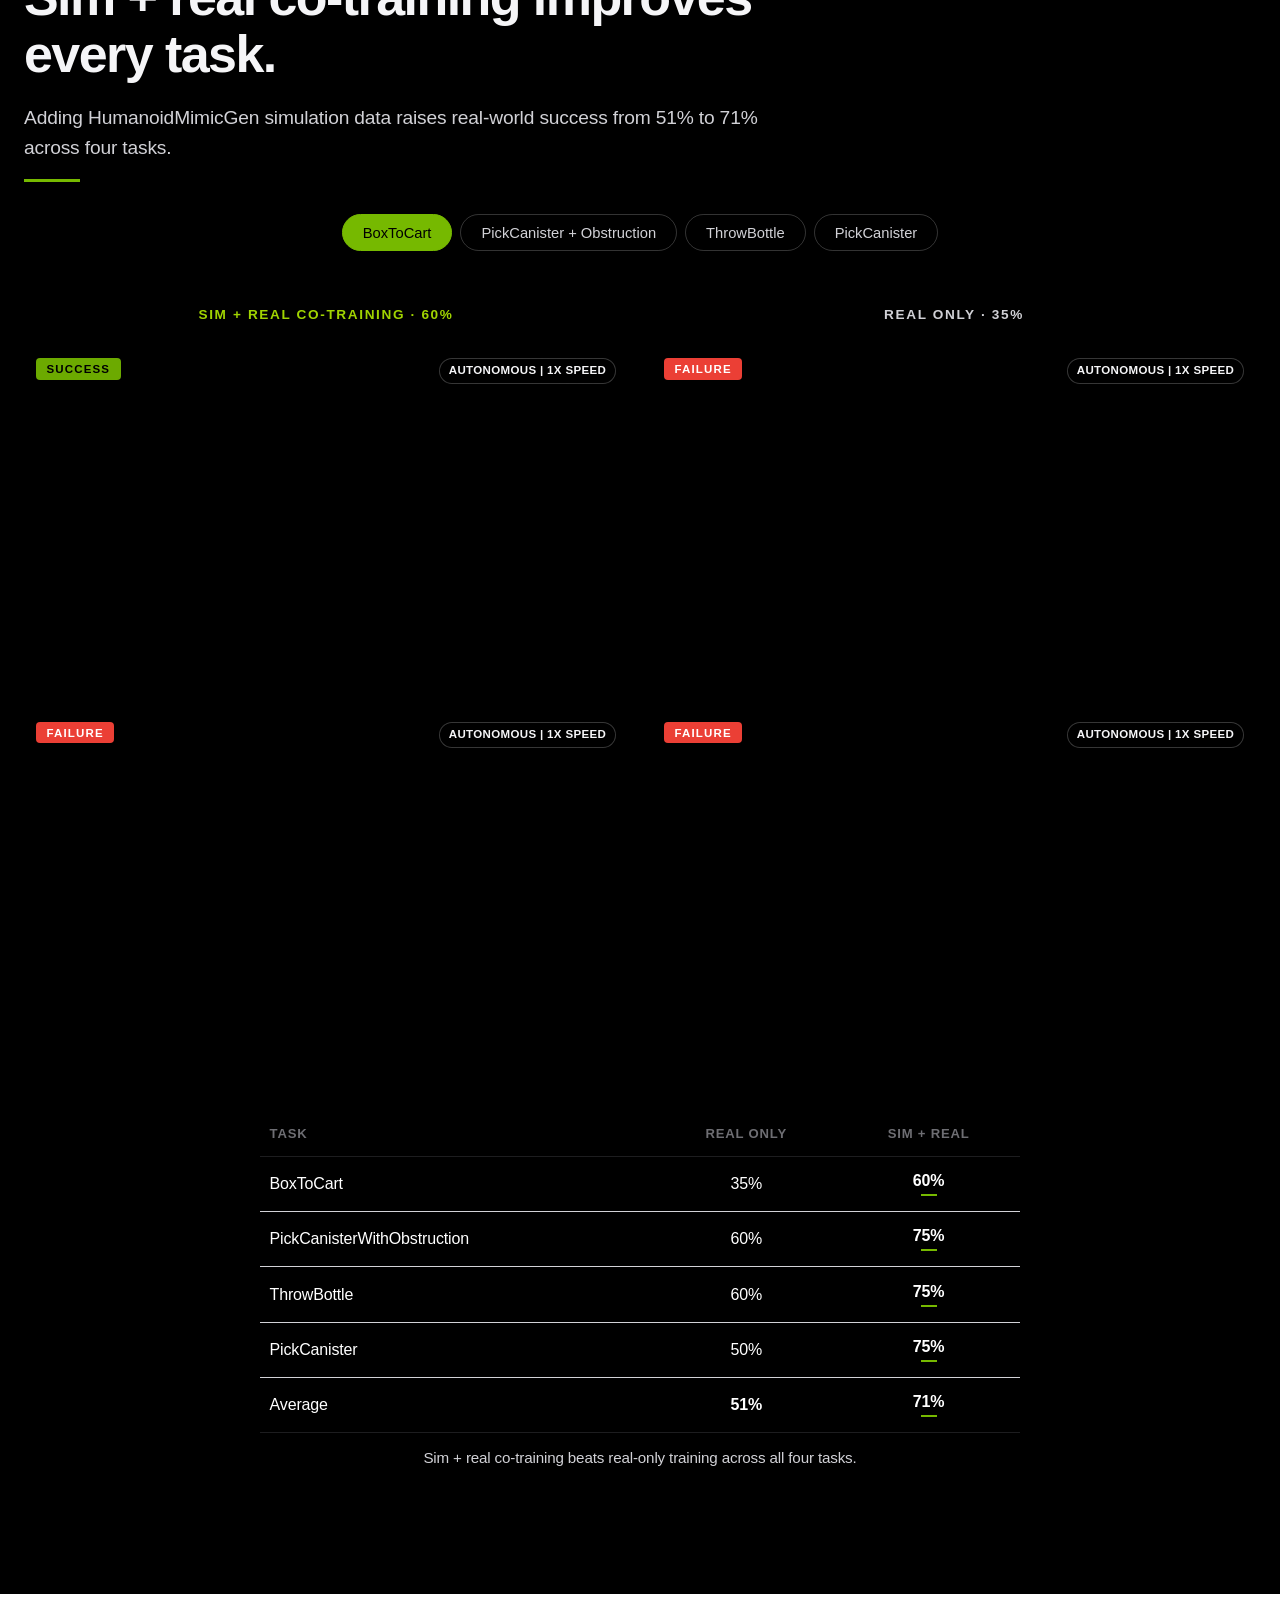
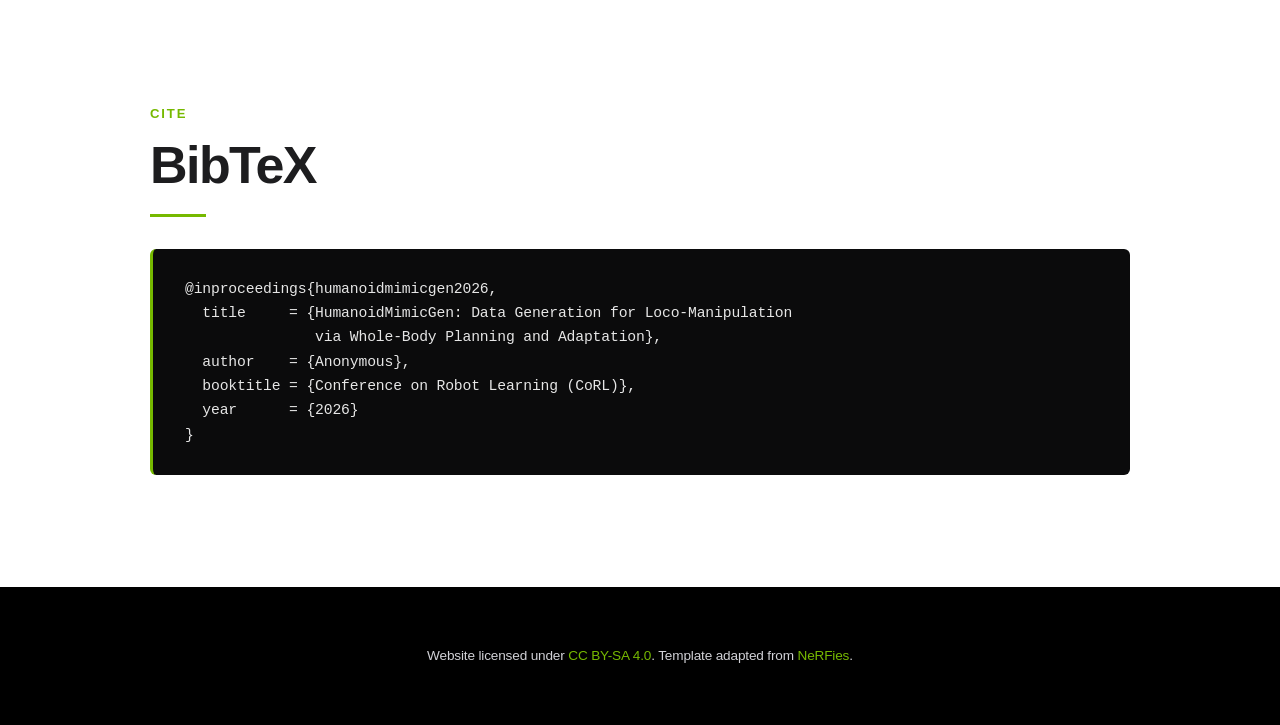
==== commit aeac3bf5: "Fit hero subtitle on one line" ====
--- a/arxiv.html
+++ b/arxiv.html
@@ -35,7 +35,7 @@
     <p class="eyebrow">CoRL 2026 — Under Review</p>
     <h1 class="display-1">
       <span class="accent">HumanoidMimicGen</span><br>
-      <span class="hero-title-detail">Data Generation for Loco-Manipulation<br>via Whole-Body Planning and Adaptation</span>
+      <span class="hero-title-detail">Data Generation for Loco-Manipulation via Whole-Body Planning and Adaptation</span>
     </h1>
     <p class="lede" style="max-width: 720px; margin: 0 auto;">
       Generate thousands of humanoid loco-manipulation demonstrations from a single teleoperated demonstration.
--- a/static/css/index.css
+++ b/static/css/index.css
@@ -192,8 +192,8 @@
 
 .hero-title-detail {
   display: inline-block;
-  max-width: 980px;
-  font-size: clamp(2rem, 4.2vw, 3.55rem);
+  max-width: 1280px;
+  font-size: clamp(1.55rem, 3vw, 2.95rem);
   line-height: 1.05;
   letter-spacing: -0.025em;
 }
@@ -257,6 +257,35 @@
   height: 100%;
 }
 
+.hero-authors {
+  max-width: 980px;
+  margin: 1.05rem auto 1.1rem;
+  color: rgba(255,255,255,0.92);
+  font-size: clamp(0.92rem, 1.55vw, 1.15rem);
+  line-height: 1.45;
+}
+
+.hero-authors p {
+  margin: 0;
+}
+
+.hero-authors a {
+  color: inherit;
+  text-decoration-color: rgba(118,185,0,0.78);
+  text-decoration-thickness: 1.5px;
+  text-underline-offset: 0.18em;
+}
+
+.hero-authors a:hover {
+  color: var(--nv-green);
+}
+
+.hero-affiliations {
+  margin-top: 0.35rem !important;
+  color: rgba(255,255,255,0.72);
+  font-size: 0.86em;
+}
+
 /* ----- Media ----- */
 
 .media-bleed {
@@ -460,10 +489,10 @@
 
 .planning-demo-copy h3 {
   color: var(--ink);
-  font-size: clamp(1.8rem, 3.4vw, 3rem);
-  font-weight: 500;
-  line-height: 1.18;
-  margin: 0 0 1rem;
+  font-size: clamp(1.25rem, 2.4vw, 2.2rem);
+  font-weight: 400;
+  line-height: 1.12;
+  margin: 0 0 0.8rem;
 }
 
 .planning-demo-copy p {
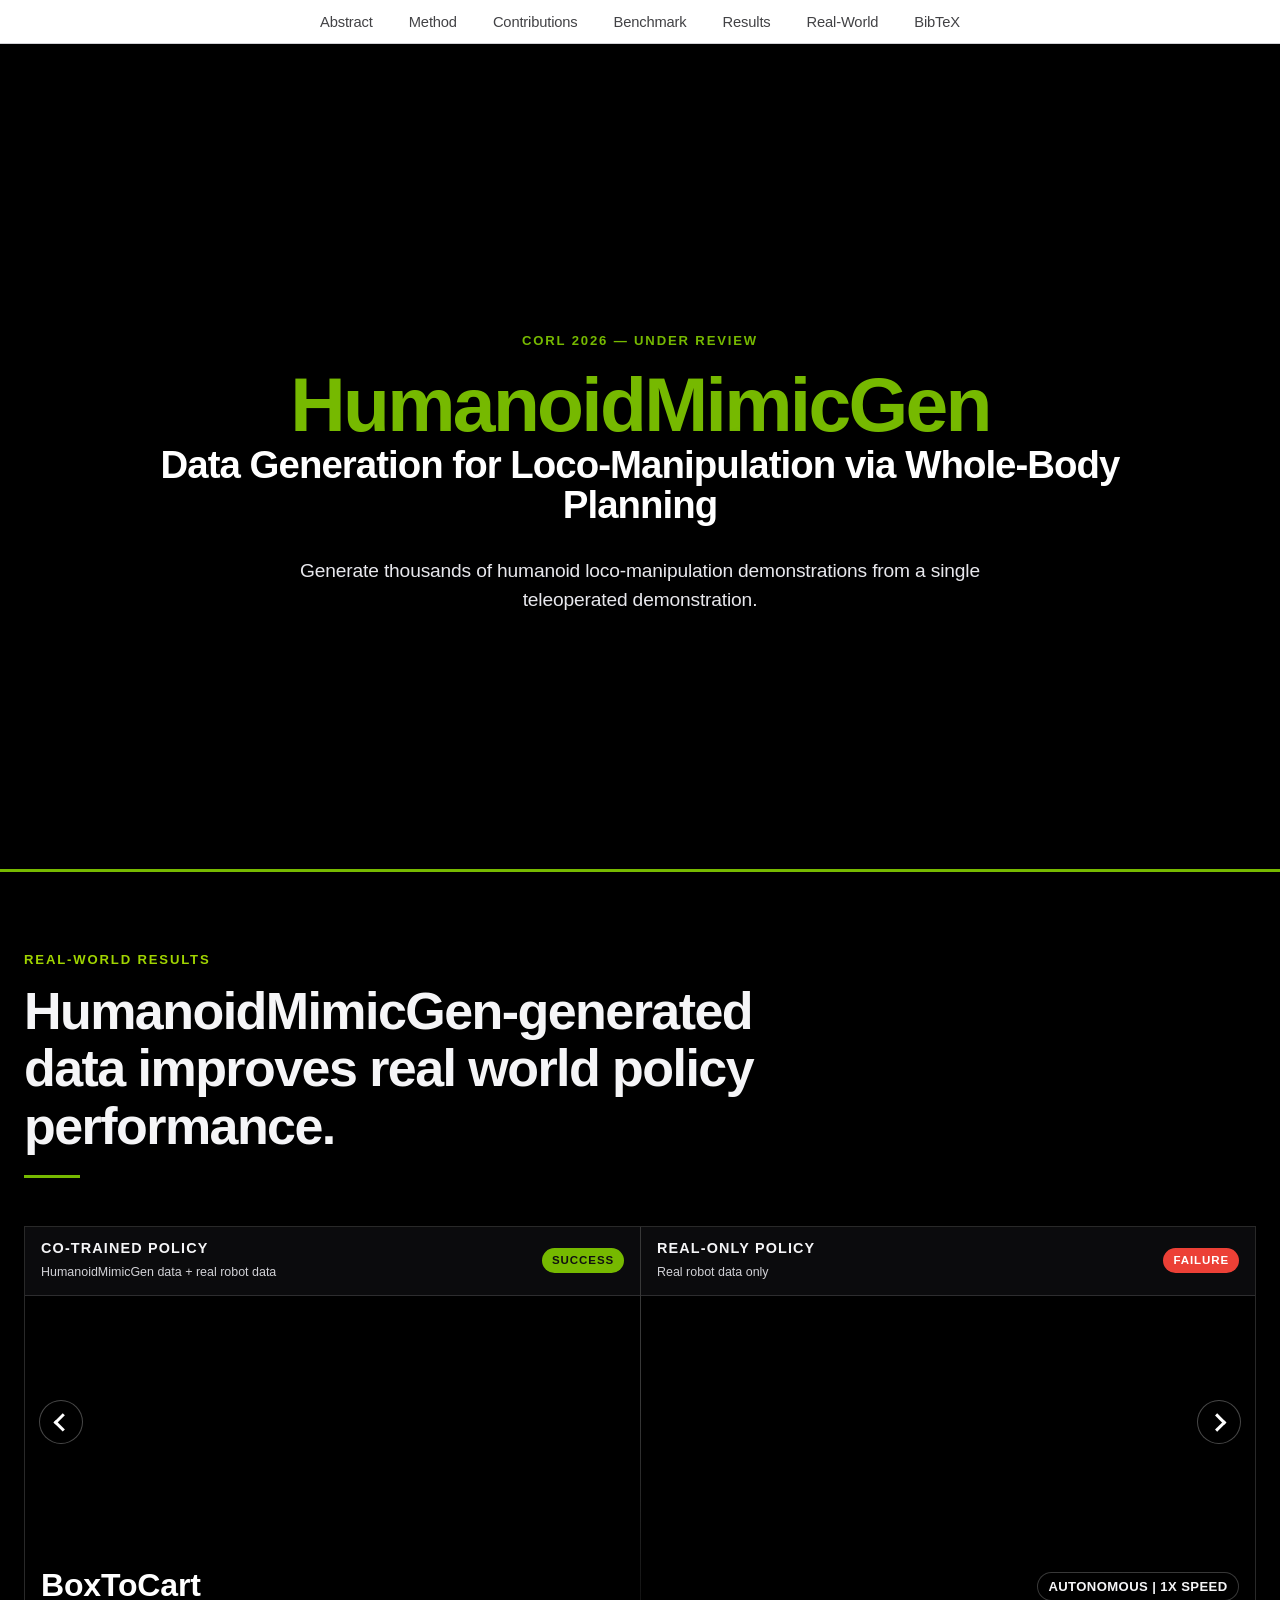
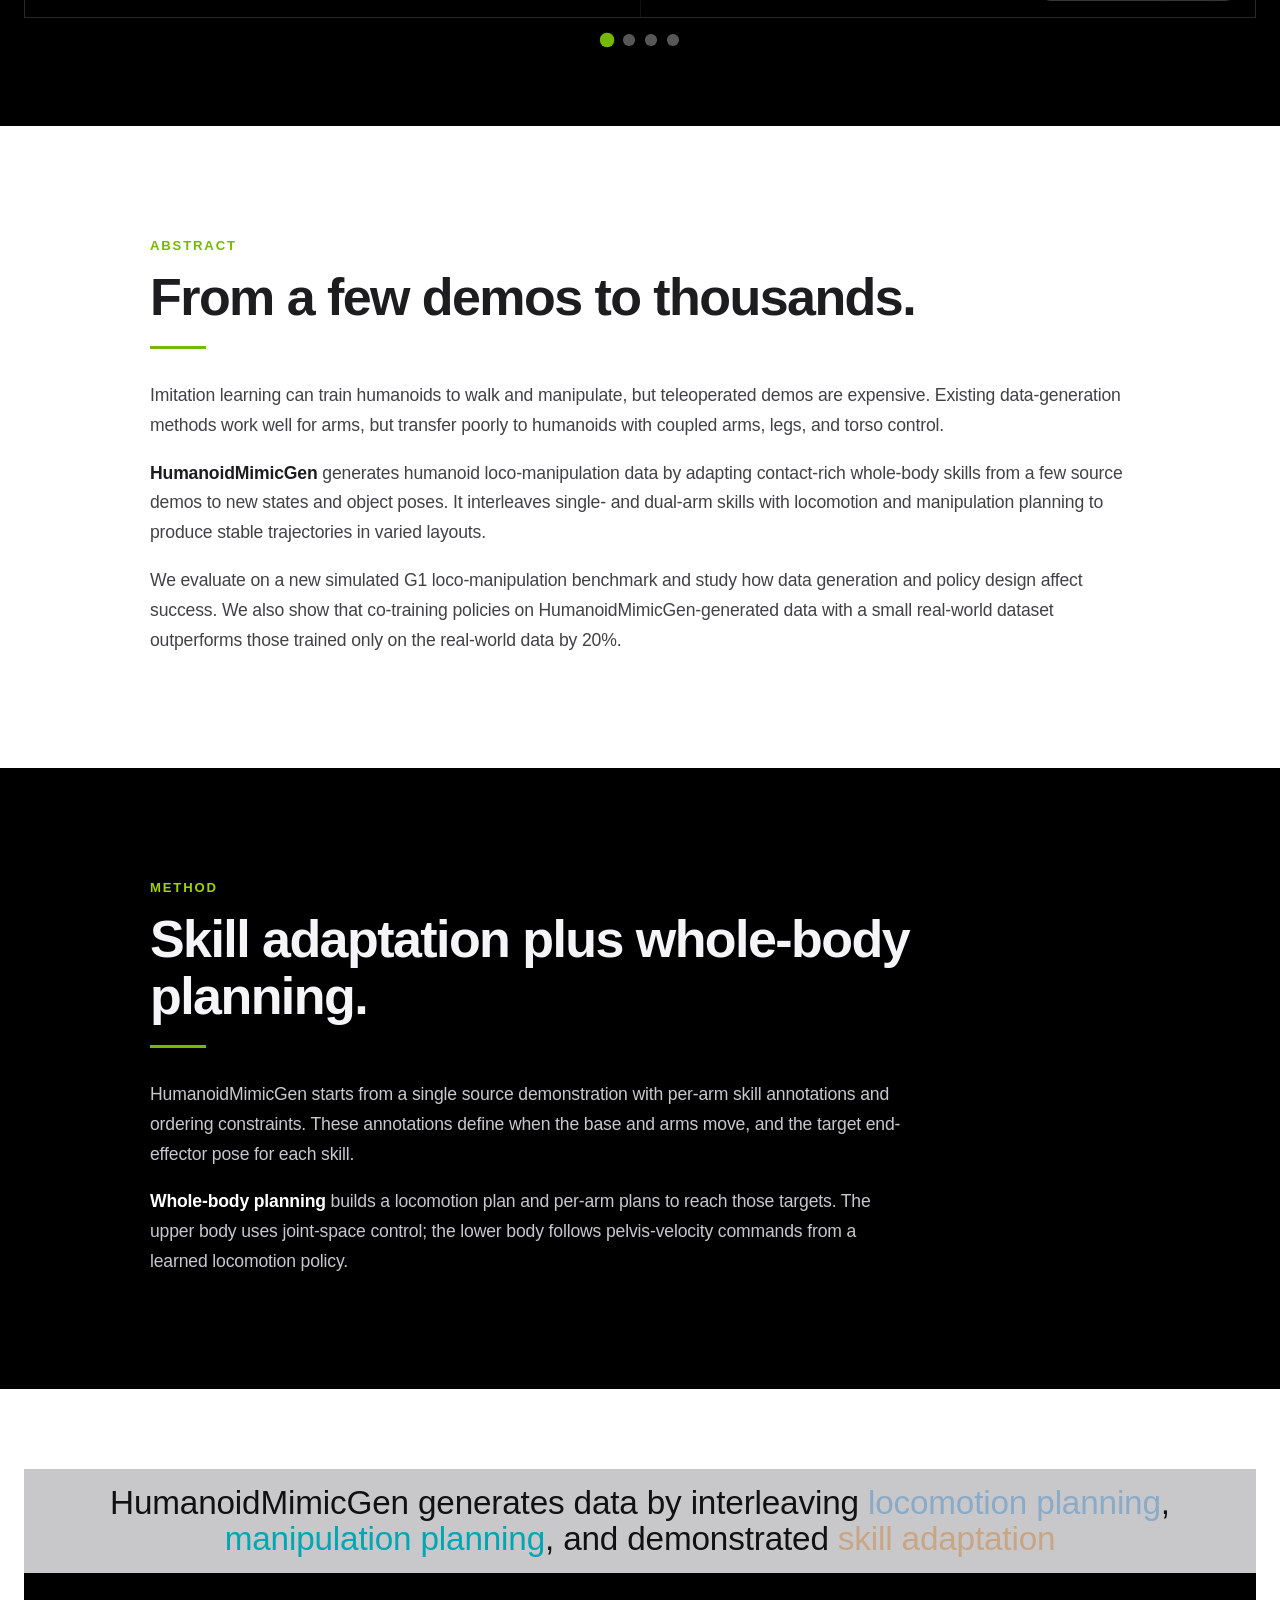
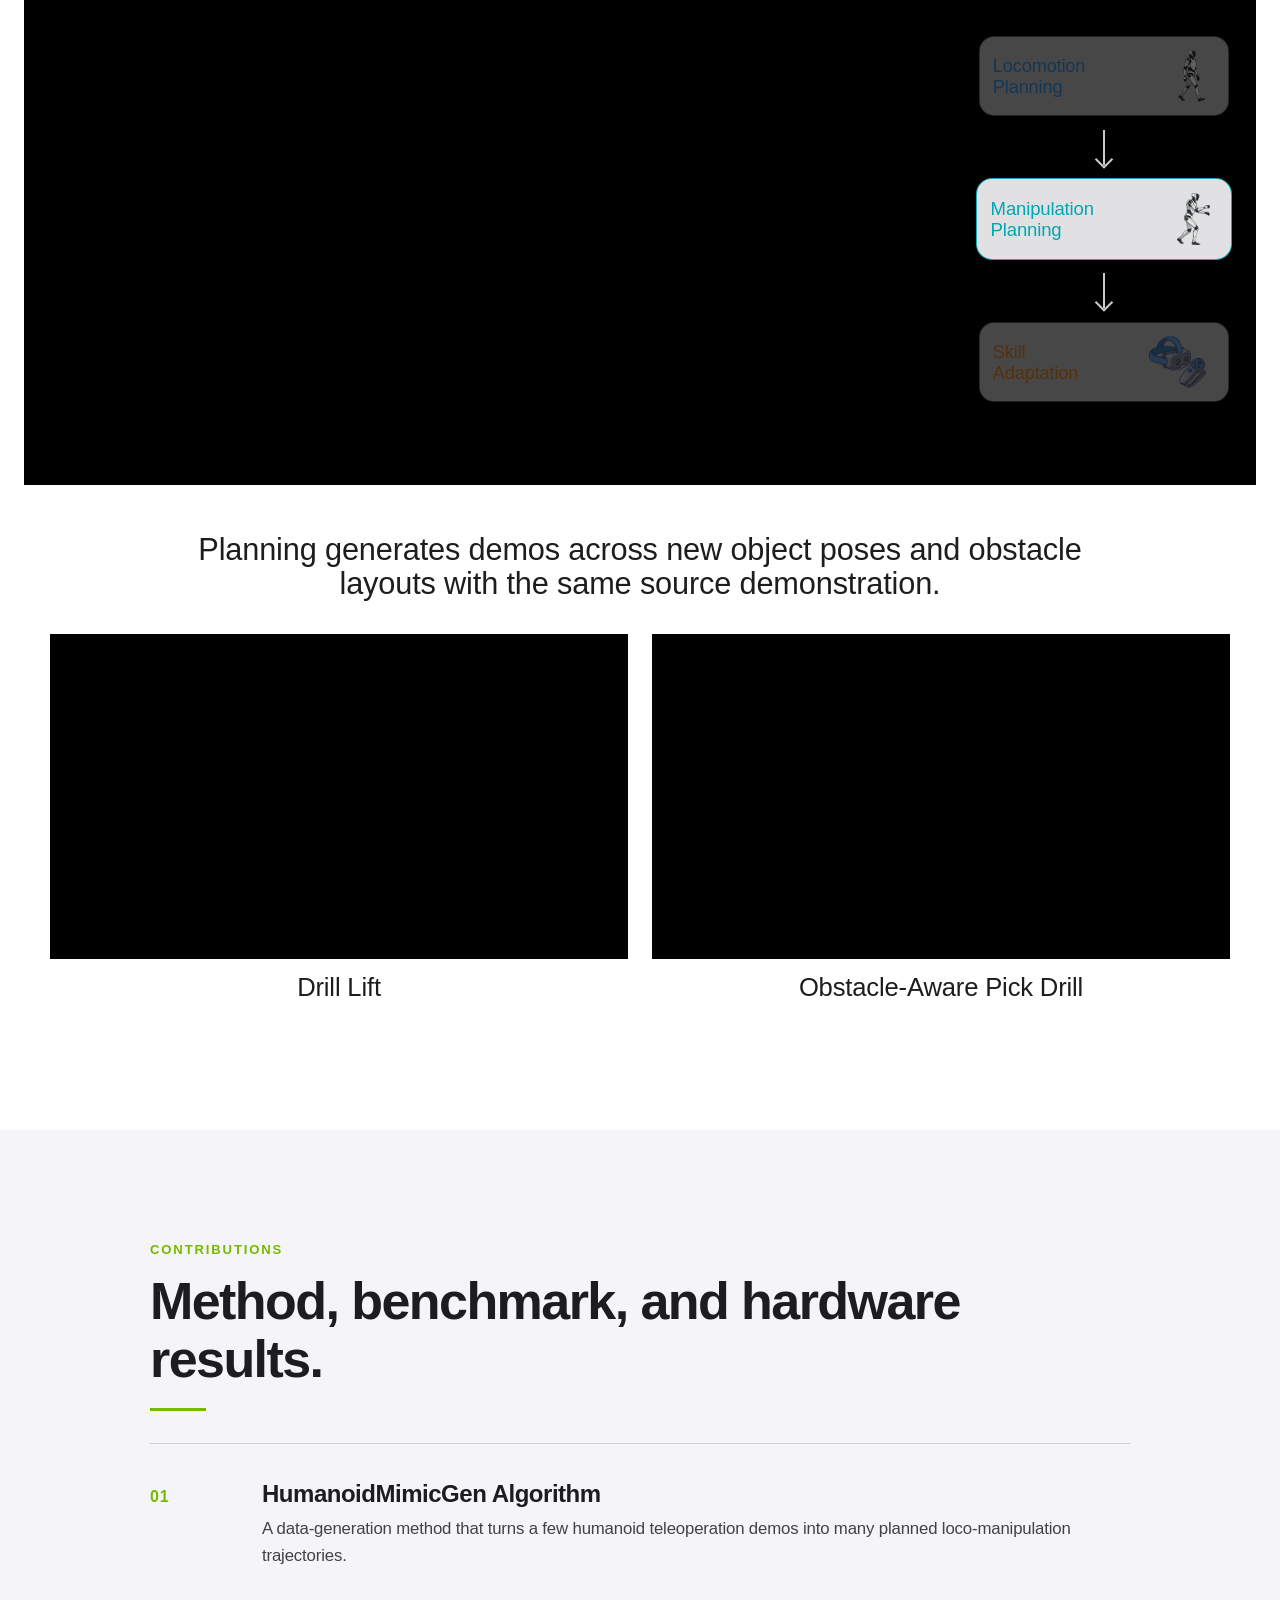
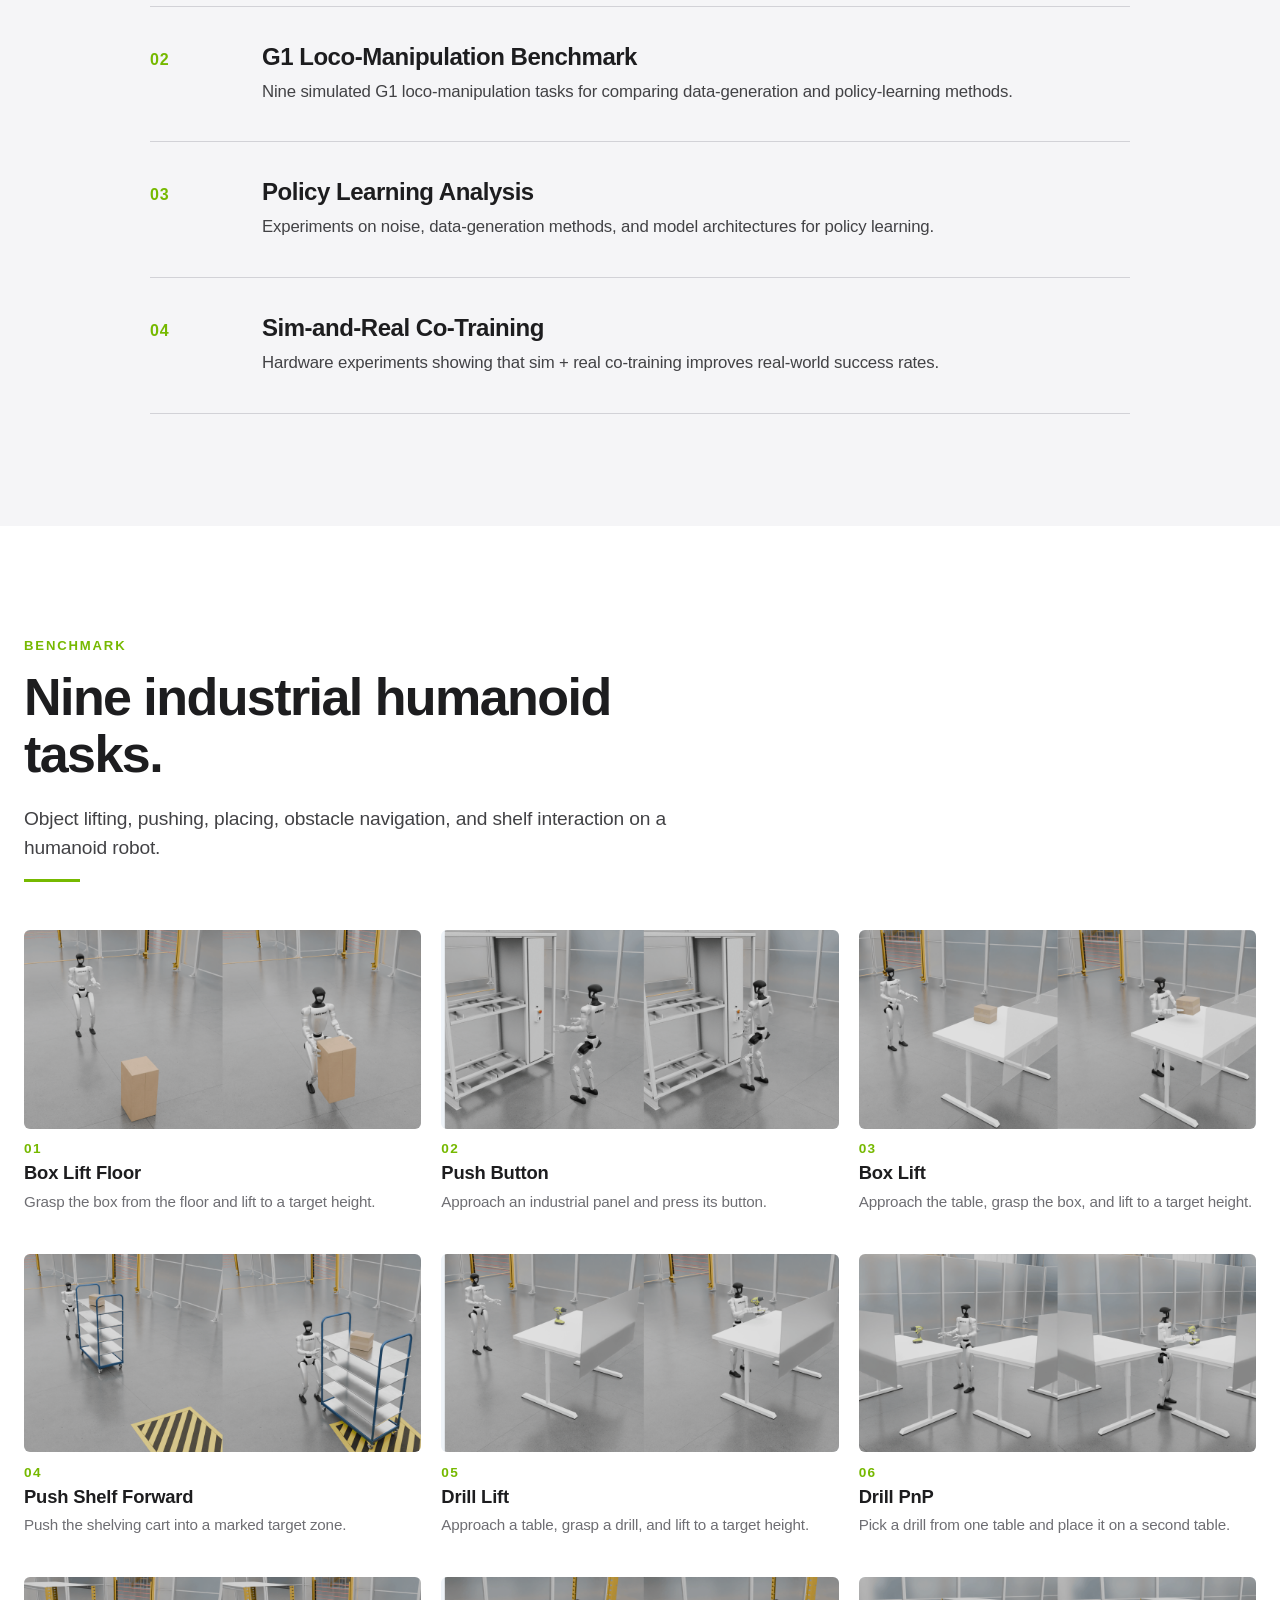
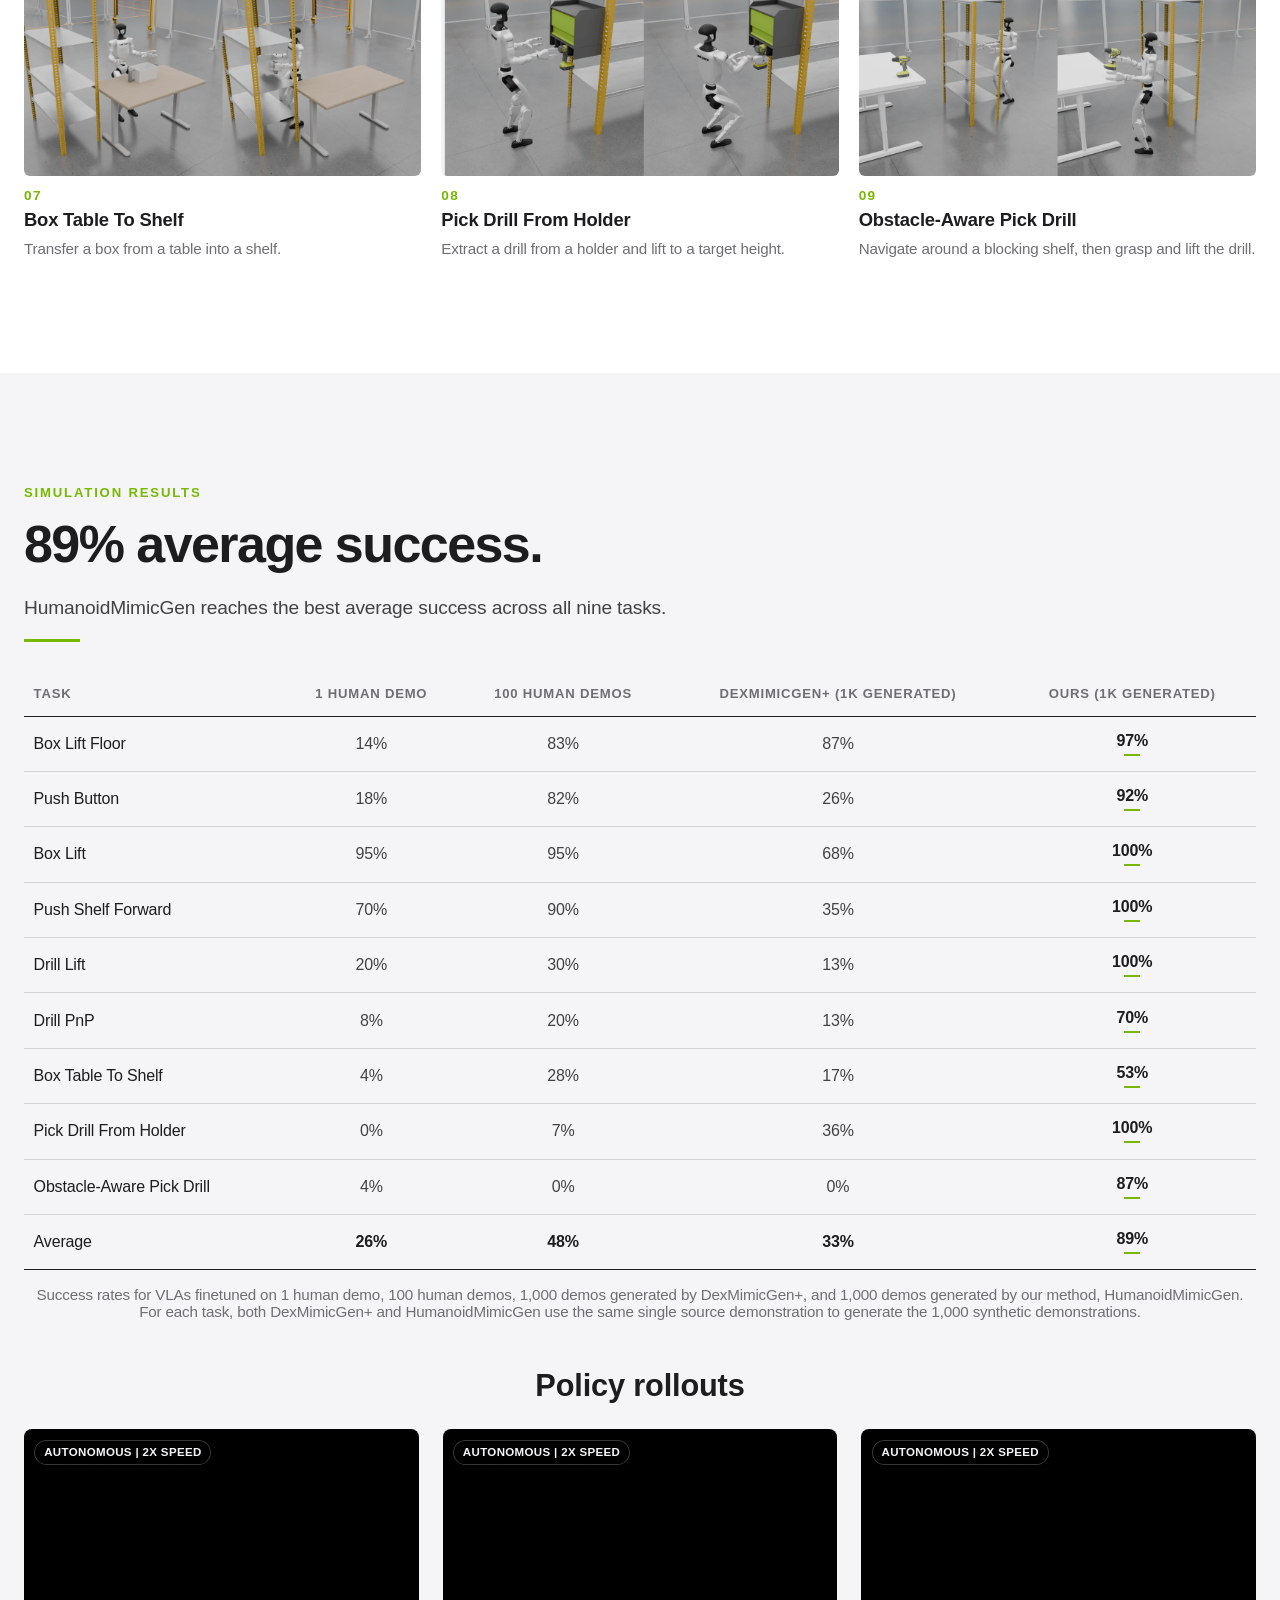
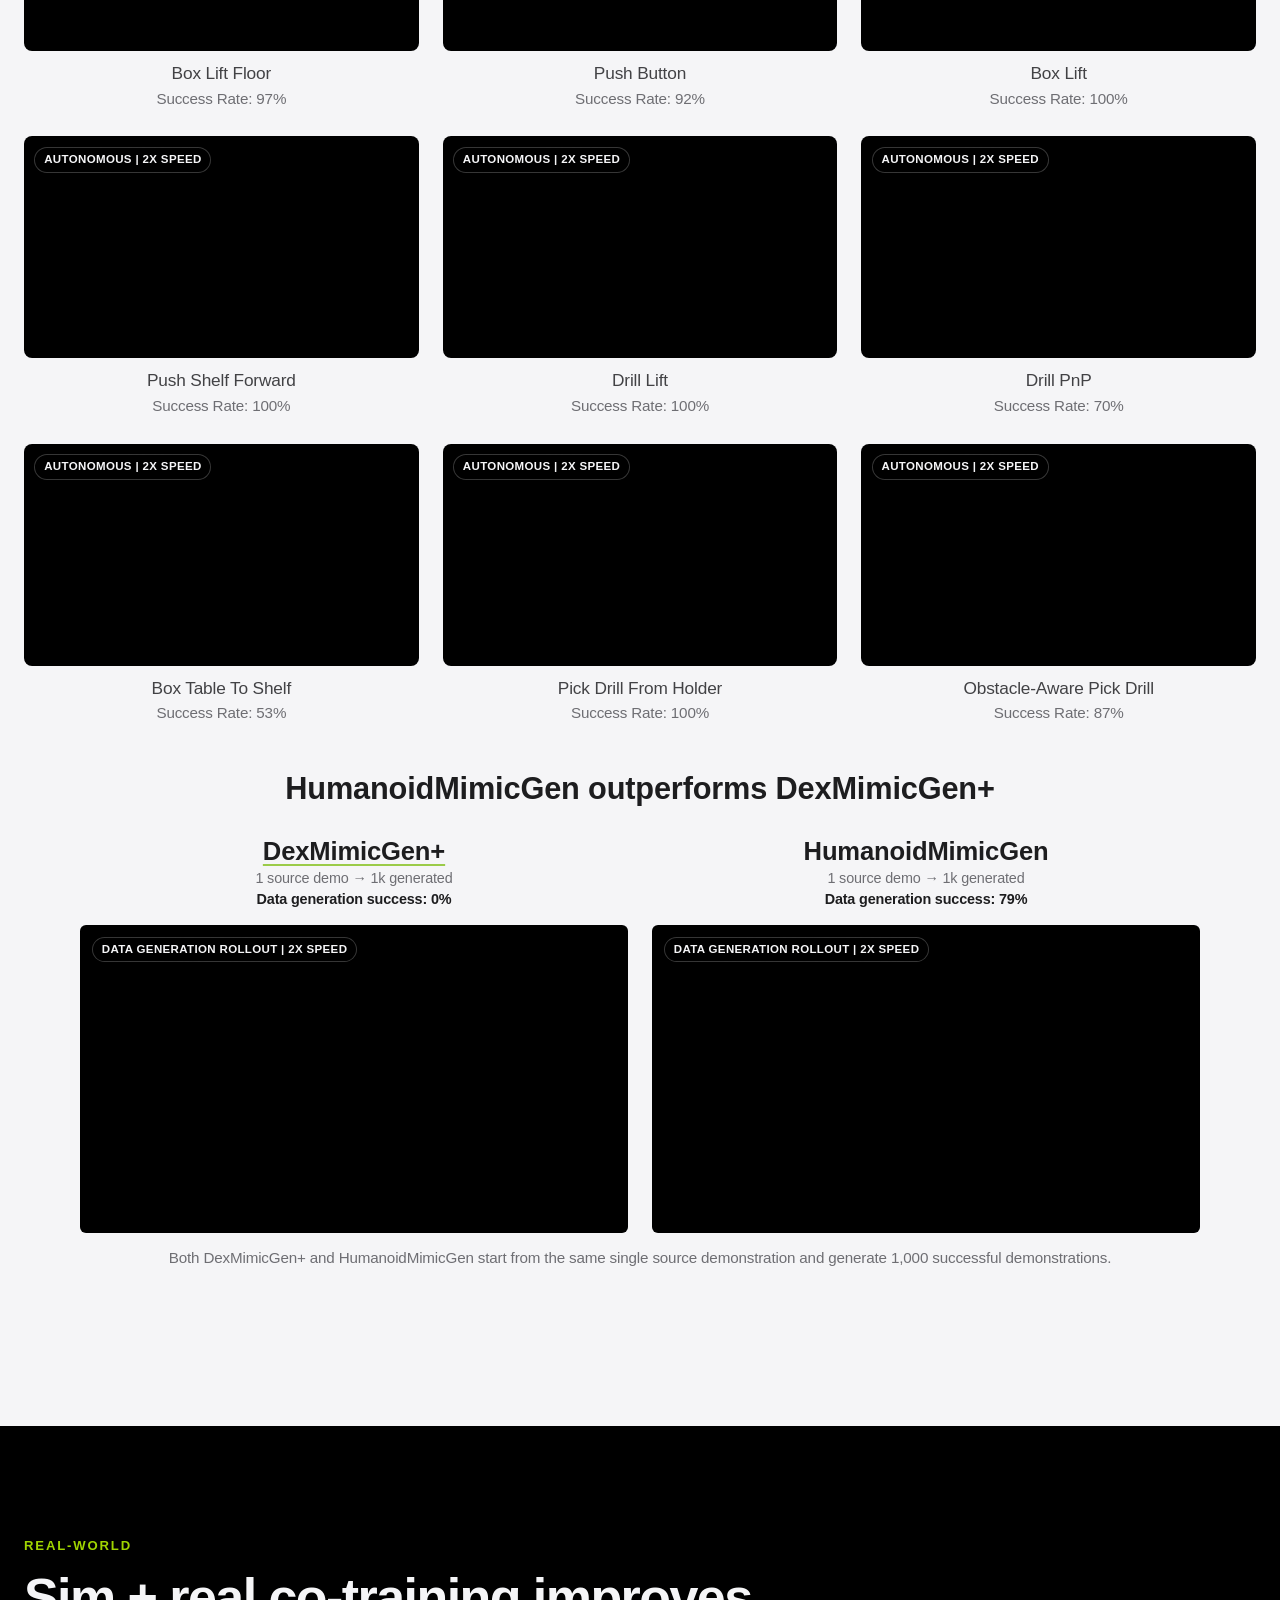
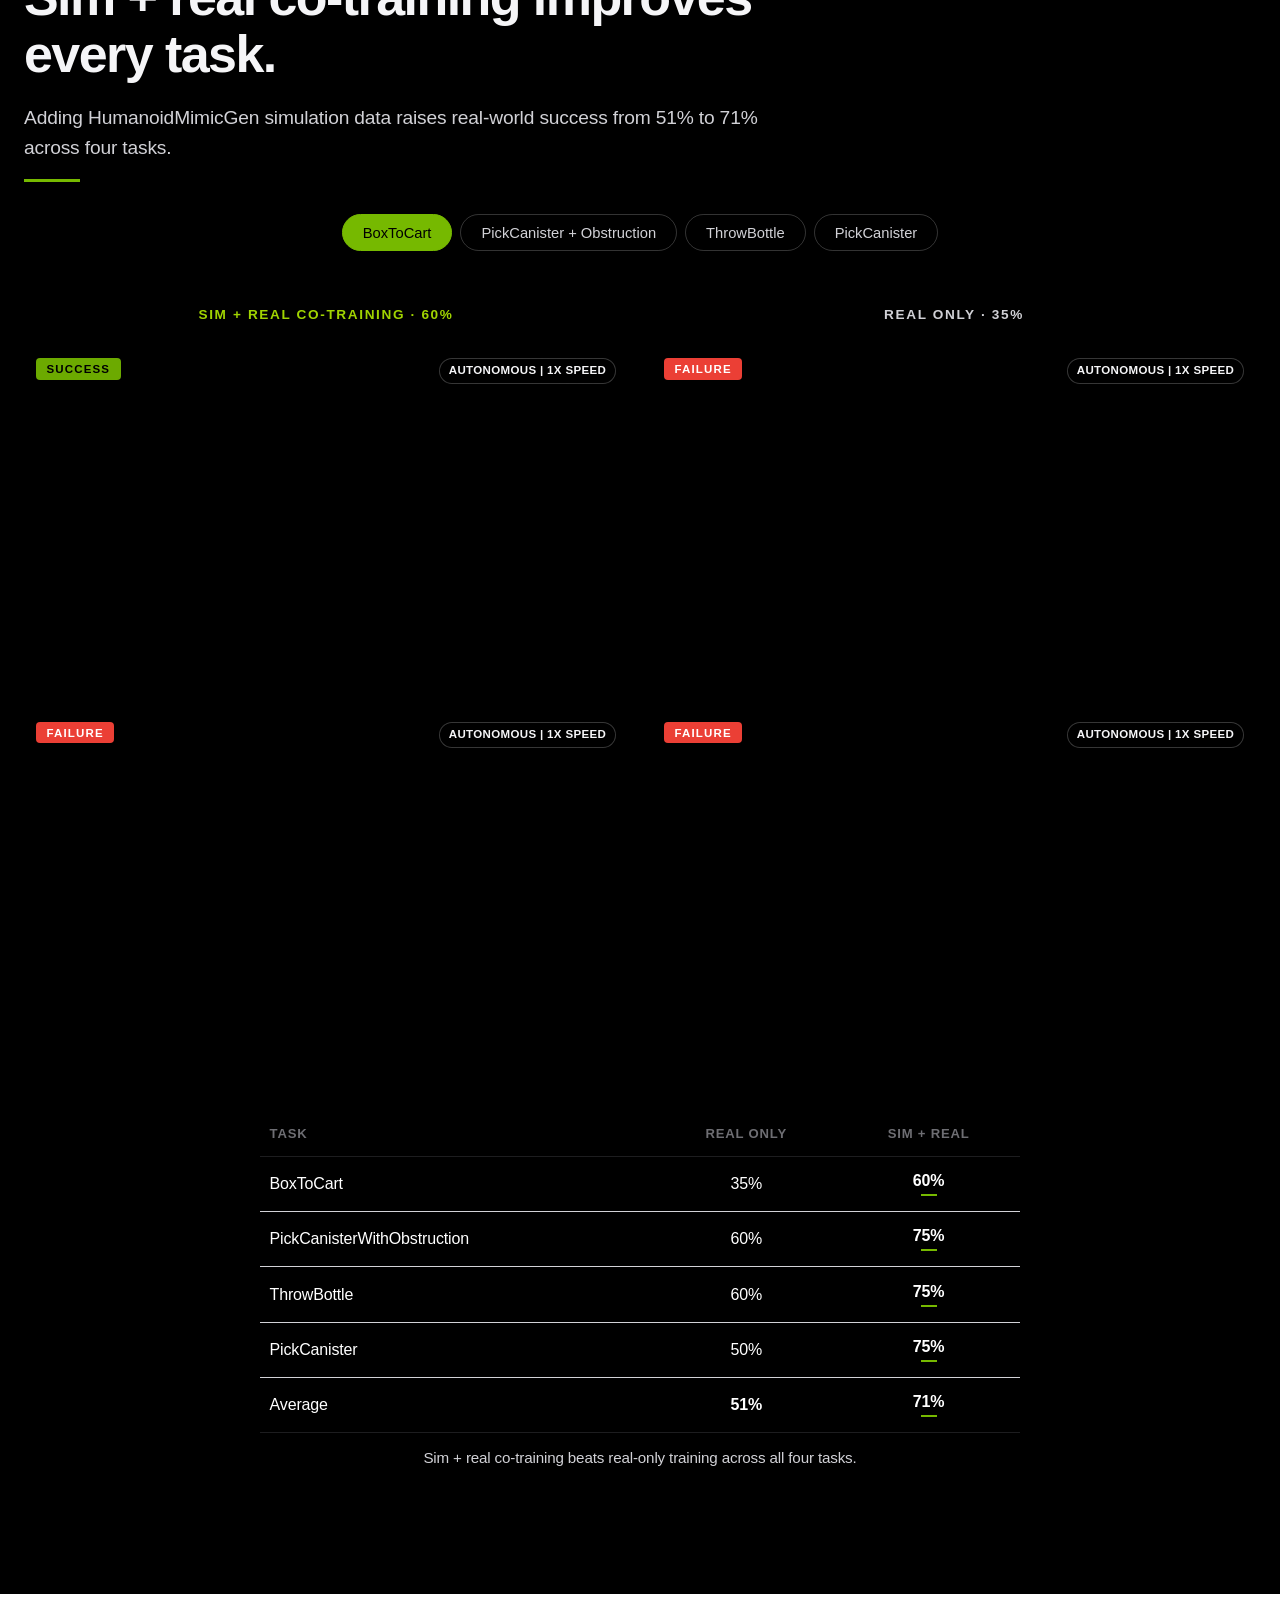
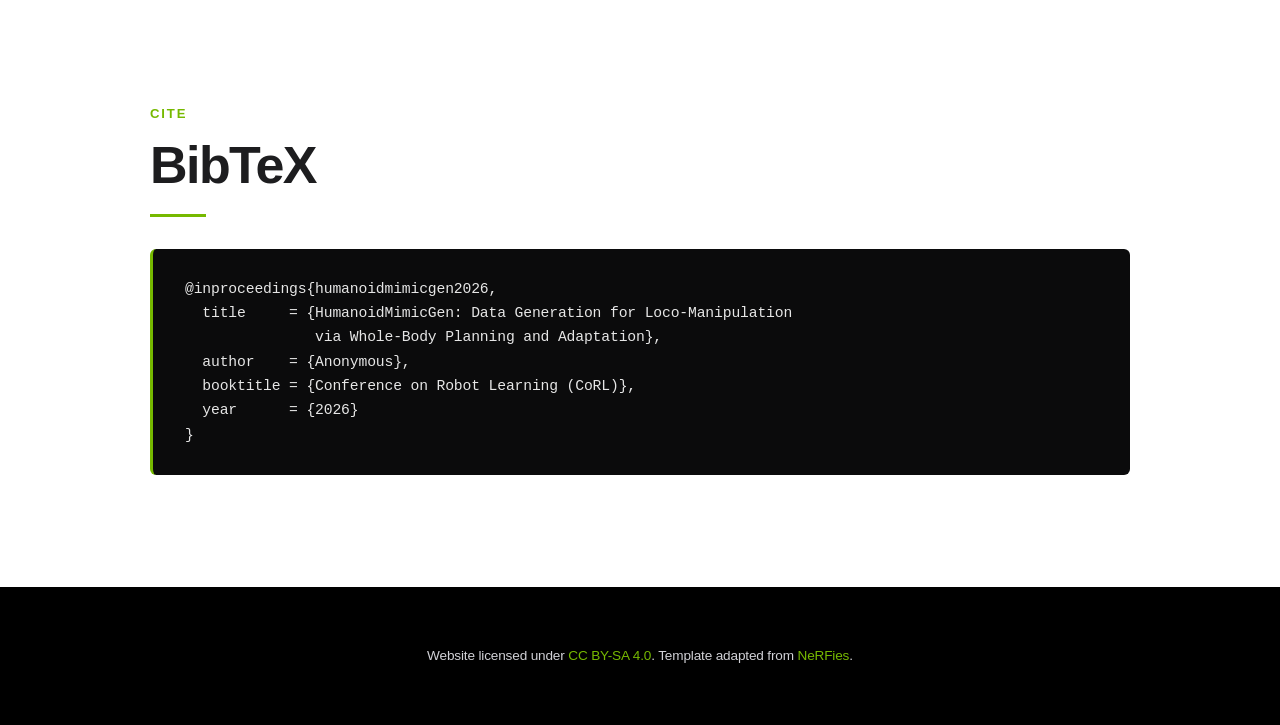
==== commit 2df5ee48: "Shorten HumanoidMimicGen paper title" ====
--- a/arxiv.html
+++ b/arxiv.html
@@ -3,10 +3,10 @@
 <head>
   <meta charset="utf-8">
   <meta name="description"
-        content="HumanoidMimicGen: Data Generation for Loco-Manipulation via Whole-Body Planning and Adaptation.">
+        content="HumanoidMimicGen: Data Generation for Loco-Manipulation via Whole-Body Planning.">
   <meta name="keywords" content="Imitation Learning, Loco-Manipulation, Humanoid Robots, Automated Data Generation, Whole-Body Control.">
   <meta name="viewport" content="width=device-width, initial-scale=1">
-  <title>HumanoidMimicGen — Data Generation for Loco-Manipulation via Whole-Body Planning and Adaptation</title>
+  <title>HumanoidMimicGen — Data Generation for Loco-Manipulation via Whole-Body Planning</title>
 
   <link rel="stylesheet" href="./static/css/index.css">
 </head>
@@ -35,7 +35,7 @@
     <p class="eyebrow">CoRL 2026 — Under Review</p>
     <h1 class="display-1">
       <span class="accent">HumanoidMimicGen</span><br>
-      <span class="hero-title-detail">Data Generation for Loco-Manipulation via Whole-Body Planning and Adaptation</span>
+      <span class="hero-title-detail">Data Generation for Loco-Manipulation via Whole-Body Planning</span>
     </h1>
     <p class="lede" style="max-width: 720px; margin: 0 auto;">
       Generate thousands of humanoid loco-manipulation demonstrations from a single teleoperated demonstration.
